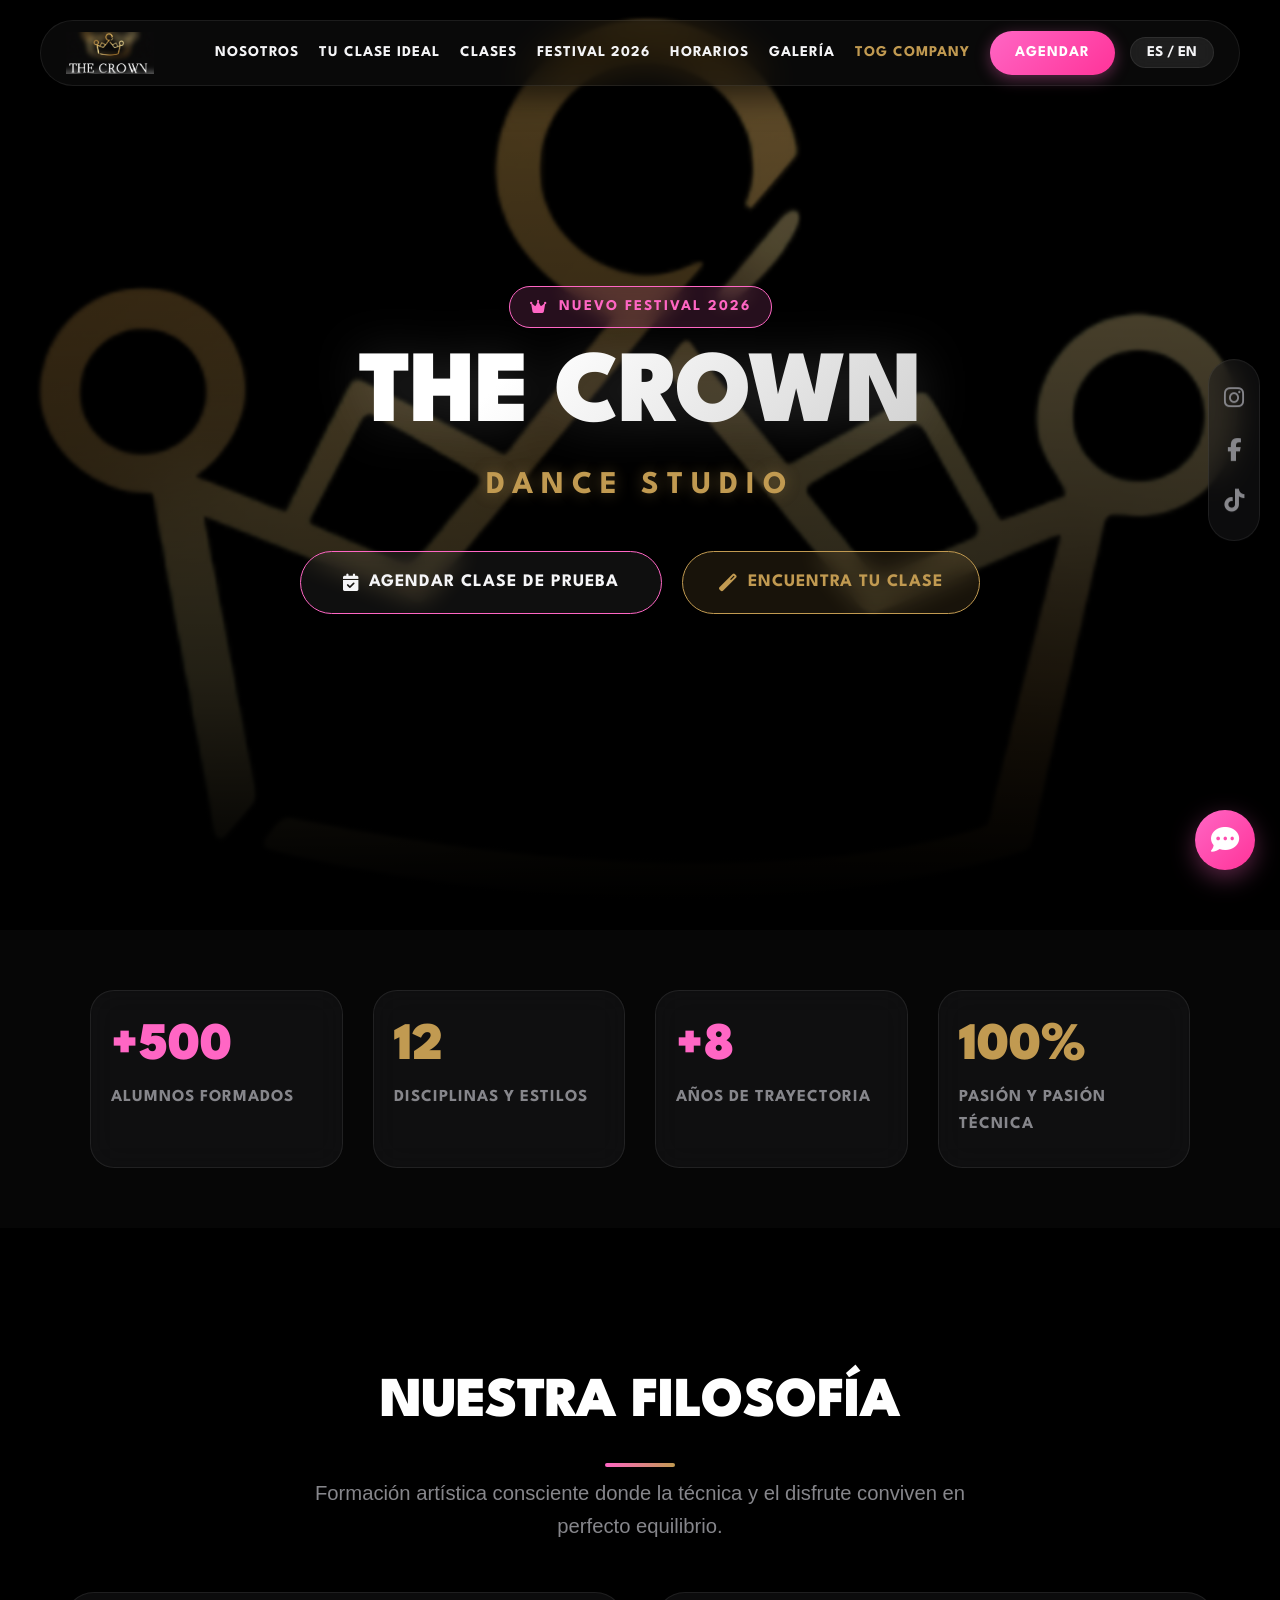
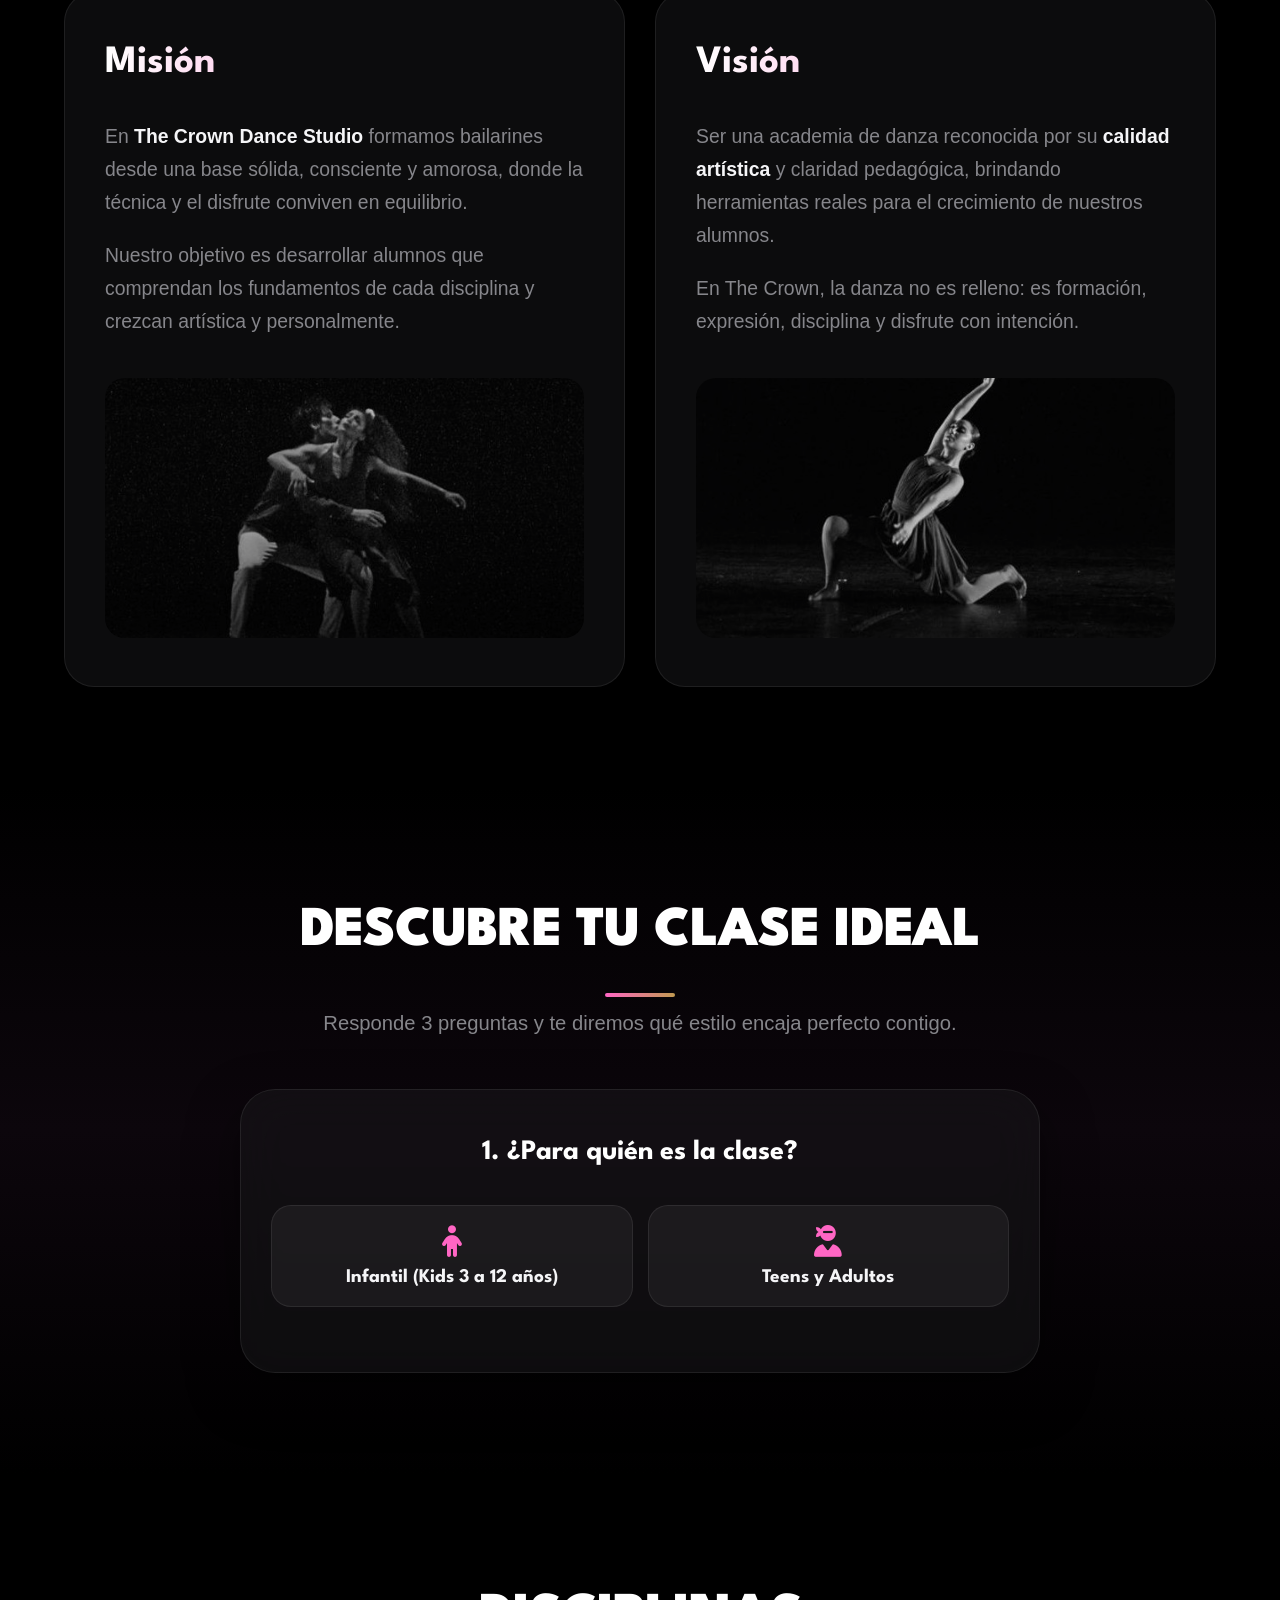
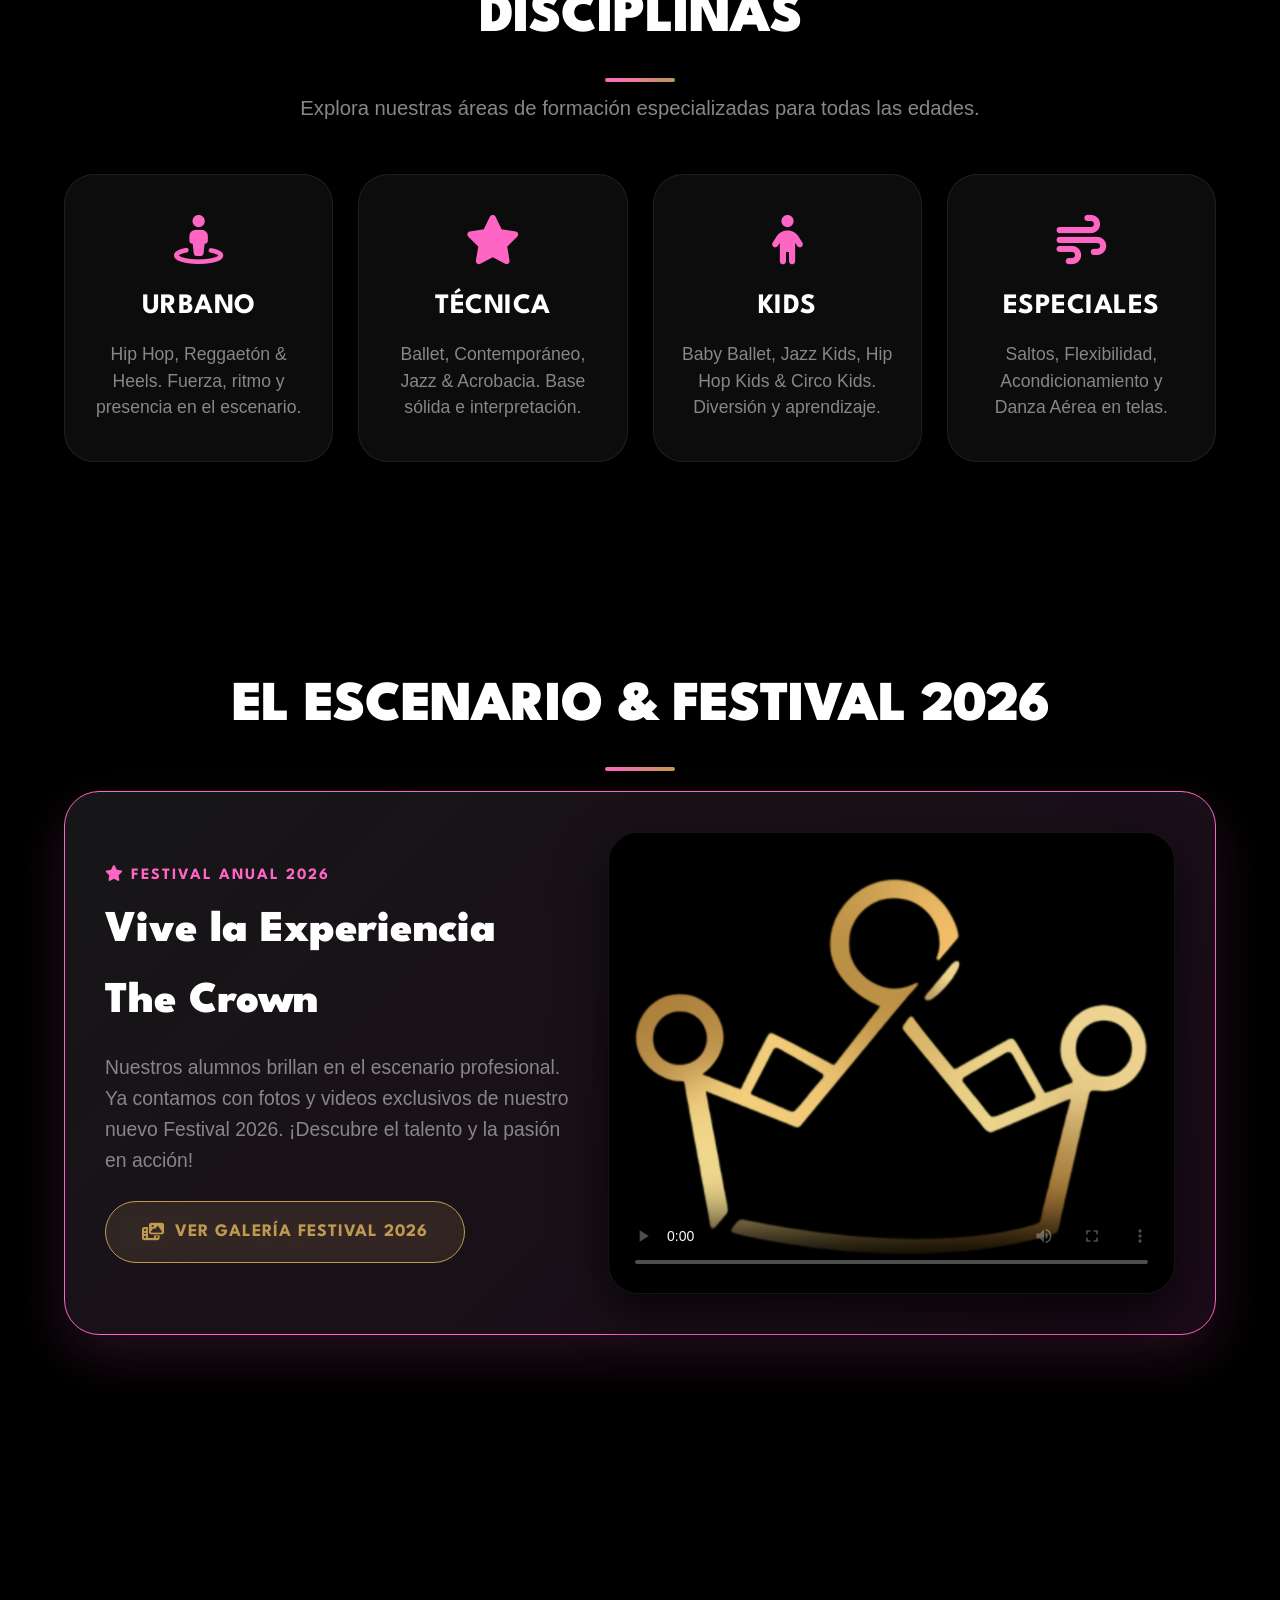
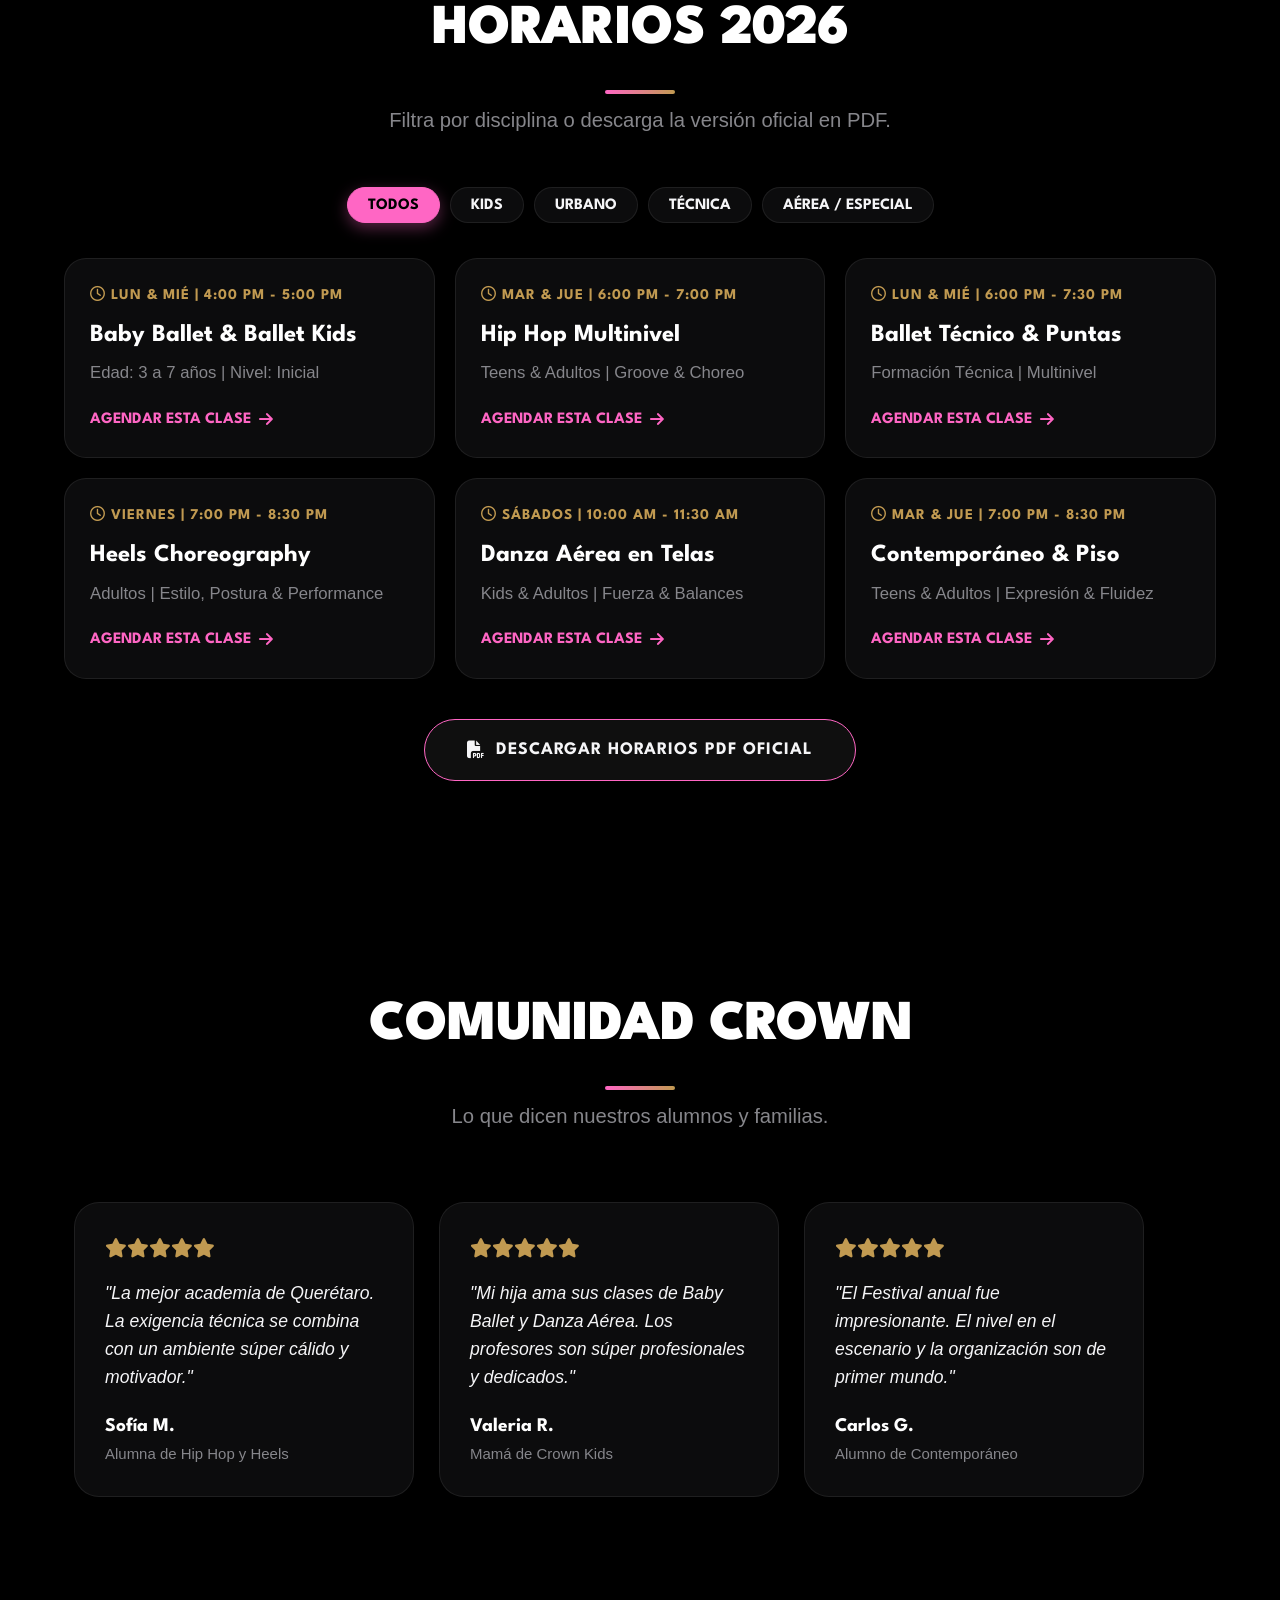
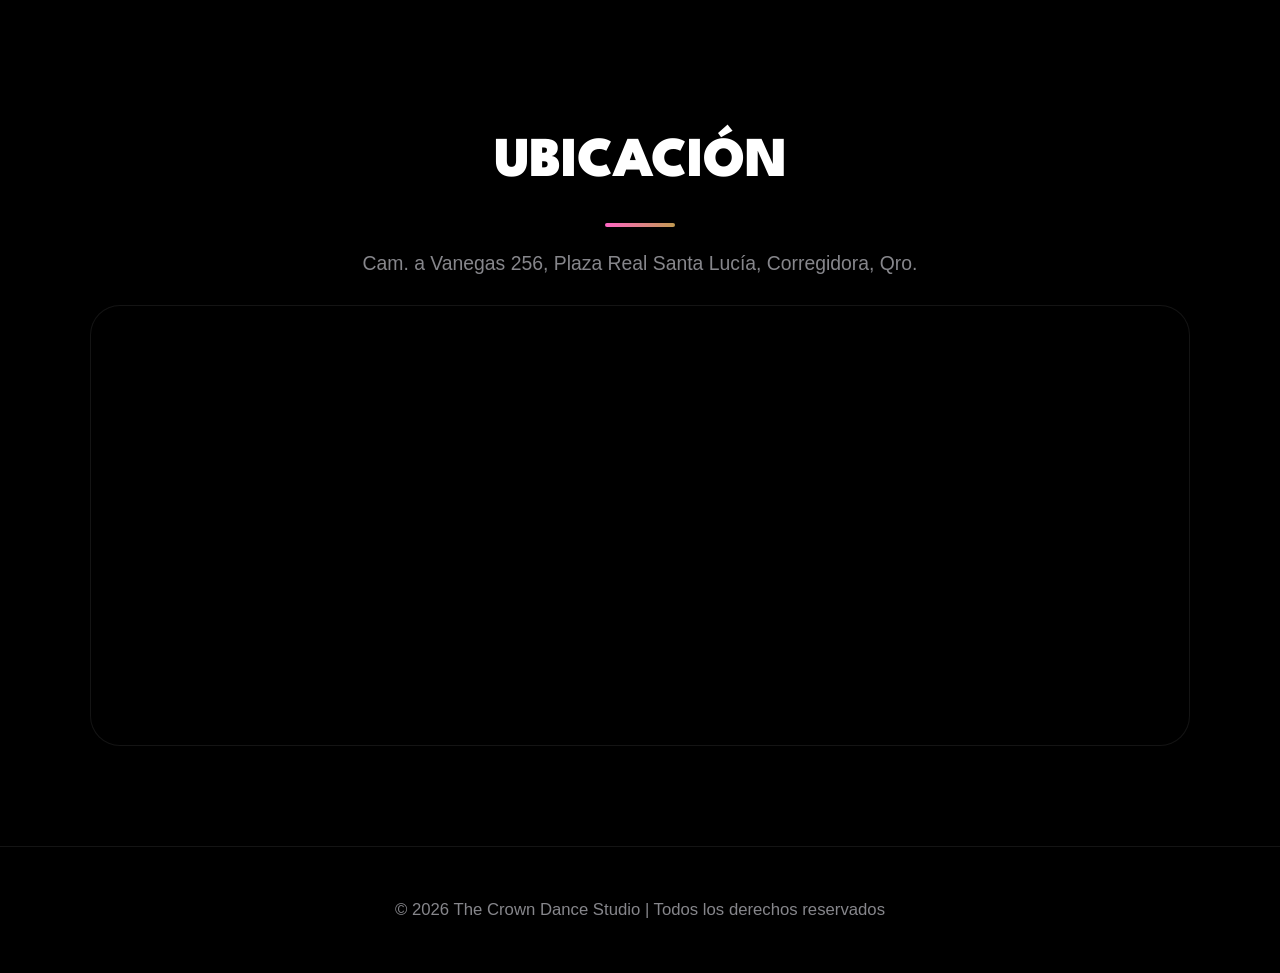
==== index.html @ 31aaa852 "Feat: Redisenio interactivo completo para The Crown Dance Studio - Quiz, Horarios 2026, Lightbox y F" ====
<!DOCTYPE html>
<html lang="es">
<head>
    <meta charset="UTF-8">
    <meta name="viewport" content="width=device-width, initial-scale=1.0">
    
    <title>The Crown Dance Studio | Clases de Baile en Corregidora, Querétaro</title>
    <meta name="description" content="Aprende a bailar en The Crown Dance Studio en Plaza Real Santa Lucía, Corregidora, Querétaro. Clases de Hip Hop, Ballet, Jazz, Reggaetón, Heels, Danza Aérea y Baby Ballet.">
    <meta name="robots" content="index, follow">
    
    <link rel="icon" type="image/png" href="logo_corona.png">
    
    <link rel="preconnect" href="https://fonts.googleapis.com">
    <link rel="preconnect" href="https://fonts.gstatic.com" crossorigin>
    <link href="https://fonts.googleapis.com/css2?family=League+Spartan:wght@400;600;700;900&display=swap" rel="stylesheet">
    <link href="https://fonts.cdnfonts.com/css/glacial-indifference-2" rel="stylesheet">
    <link rel="stylesheet" href="https://cdnjs.cloudflare.com/ajax/libs/font-awesome/6.4.0/css/all.min.css">
    
    <style>
        /* --- AJUSTE GLOBAL --- */
        * {
            box-sizing: border-box;
            margin: 0;
            padding: 0;
            -webkit-font-smoothing: antialiased;
        }

        /* --- PALETA DE COLORES INSTITUCIONAL (iOS 27 / NOON STYLE) --- */
        :root {
            --apple-dark: #000000;
            --apple-surface: rgba(28, 28, 30, 0.45);
            --apple-surface-hover: rgba(40, 40, 45, 0.65);
            --apple-border: rgba(255, 255, 255, 0.08);
            --apple-border-bright: rgba(255, 102, 196, 0.4);
            --rosa-neon: #FF66C4;
            --rosa-glow: rgba(255, 102, 196, 0.35);
            --dorado: #C19A51;
            --dorado-glow: rgba(193, 154, 81, 0.25);
            --text-primary: #f5f5f7;
            --text-secondary: #86868b;
            --mouse-x: 50vw;
            --mouse-y: 50vh;
        }
        
        html, body { 
            scroll-behavior: smooth; 
            max-width: 100vw; 
            overflow-x: hidden; 
            background-color: var(--apple-dark);
            color: var(--text-primary);
            font-family: 'Glacial Indifference', sans-serif;
            font-size: 1.1rem;
            line-height: 1.6;
        }

        /* LUZ AMBIENTAL DE FONDO INTERACTIVA (SPOTLIGHT CURSOR) */
        body::before {
            content: ''; position: fixed; top: -10%; left: -10%;
            width: 55vw; height: 55vw; background: radial-gradient(circle, var(--rosa-glow) 0%, transparent 70%);
            z-index: -3; pointer-events: none; filter: blur(90px); transition: transform 0.2s ease-out;
        }
        body::after {
            content: ''; position: fixed; bottom: -20%; right: -10%;
            width: 65vw; height: 65vw; background: radial-gradient(circle, var(--dorado-glow) 0%, transparent 70%);
            z-index: -3; pointer-events: none; filter: blur(100px);
        }

        .cursor-glow {
            position: fixed; width: 350px; height: 350px;
            background: radial-gradient(circle, rgba(255, 102, 196, 0.12) 0%, rgba(193, 154, 81, 0.05) 40%, transparent 70%);
            border-radius: 50%; pointer-events: none; z-index: -2;
            transform: translate(-50%, -50%);
            left: var(--mouse-x); top: var(--mouse-y);
            transition: width 0.3s, height 0.3s;
        }

        /* --- CLASES IDIOMA --- */
        .en { display: none; }
        .lang-btn {
            background: rgba(255,255,255,0.08); border: 1px solid var(--apple-border); color: var(--text-primary);
            padding: 8px 16px; cursor: pointer; font-family: 'League Spartan', sans-serif;
            font-weight: 700; font-size: 0.85rem; margin-left: 15px; 
            border-radius: 20px; transition: 0.3s cubic-bezier(0.25, 0.8, 0.25, 1);
            backdrop-filter: blur(10px);
        }
        .lang-btn:hover { background: var(--rosa-neon); color: #000; border-color: var(--rosa-neon); transform: scale(1.05); }

        /* --- NAV FLOTANTE --- */
        .navbar {
            position: fixed; top: 20px; left: 50%; transform: translateX(-50%);
            width: 95%; max-width: 1200px;
            background: rgba(15, 15, 15, 0.65);
            backdrop-filter: saturate(180%) blur(20px); -webkit-backdrop-filter: saturate(180%) blur(20px);
            border: 1px solid var(--apple-border); border-radius: 40px; padding: 10px 25px; 
            z-index: 1000;
            display: flex; justify-content: space-between; align-items: center;
            transition: top 0.4s cubic-bezier(0.25, 0.8, 0.25, 1), opacity 0.4s, border-color 0.3s;
            box-shadow: 0 10px 30px rgba(0,0,0,0.6);
        }
        .navbar:hover { border-color: rgba(255, 102, 196, 0.25); }
        .nav-hidden { top: -100px; opacity: 0; }

        .nav-logo { display: flex; align-items: center; text-decoration: none; }
        .nav-logo img { height: 42px; width: auto; transition: 0.3s; }
        .nav-logo img:hover { transform: scale(1.08) rotate(-2deg); }

        /* --- BOTÓN HAMBURGUESA --- */
        .hamburger {
            display: none; color: var(--text-primary); font-size: 1.5rem;
            cursor: pointer; transition: 0.3s; padding: 5px;
        }
        .hamburger:hover { color: var(--rosa-neon); transform: scale(1.1); }

        .nav-links { display: flex; align-items: center; }
        .nav-links a {
            color: var(--text-primary); text-decoration: none; margin-left: 20px;
            font-size: 0.85rem; text-transform: uppercase; letter-spacing: 1px;
            transition: 0.3s; font-weight: 700; font-family: 'League Spartan', sans-serif;
            position: relative;
        }
        .nav-links a:not(.nav-cta)::after {
            content: ''; position: absolute; bottom: -4px; left: 0; width: 0%; height: 2px;
            background: var(--rosa-neon); transition: width 0.3s ease; border-radius: 2px;
        }
        .nav-links a:not(.nav-cta):hover::after { width: 100%; }
        .nav-links a:not(.nav-cta):hover { color: var(--rosa-neon); }
        
        .nav-cta {
            background: linear-gradient(135deg, var(--rosa-neon), #ff3399);
            color: #fff !important; padding: 10px 25px; border-radius: 30px; margin-left: 20px;
            font-weight: 700; border: none; box-shadow: 0 4px 15px var(--rosa-glow);
            transition: 0.3s ease;
        }
        .nav-cta:hover { transform: translateY(-2px) scale(1.03); box-shadow: 0 8px 25px var(--rosa-glow); }

        /* --- HEADER HERO --- */
        header {
            position: relative; height: 100vh; min-height: 650px;
            display: flex; flex-direction: column; justify-content: center; align-items: center;
            text-align: center; overflow: hidden; z-index: 1;
        }
        .video-bg { position: absolute; top: 0; left: 0; width: 100%; height: 100%; object-fit: cover; z-index: 1; opacity: 0.68; filter: brightness(0.85); transition: transform 0.5s ease-out; }
        .video-overlay { position: absolute; top: 0; left: 0; width: 100%; height: 100%; background: linear-gradient(to bottom, rgba(0,0,0,0.25) 0%, rgba(0,0,0,0.75) 75%, #000 100%); z-index: 2; }
        .header-content { position: relative; z-index: 3; padding: 0 20px; max-width: 900px; }
        
        .badge-festival {
            display: inline-flex; align-items: center; gap: 10px; background: rgba(255, 102, 196, 0.15);
            border: 1px solid var(--rosa-neon); padding: 8px 20px; border-radius: 30px;
            font-family: 'League Spartan', sans-serif; font-size: 0.85rem; font-weight: 700;
            color: var(--rosa-neon); text-transform: uppercase; letter-spacing: 2px;
            margin-bottom: 20px; backdrop-filter: blur(10px);
            animation: pulse-badge 2.5s infinite;
        }
        @keyframes pulse-badge {
            0% { box-shadow: 0 0 0 0 rgba(255, 102, 196, 0.4); }
            70% { box-shadow: 0 0 0 15px rgba(255, 102, 196, 0); }
            100% { box-shadow: 0 0 0 0 rgba(255, 102, 196, 0); }
        }

        .brand-name {
            font-family: 'League Spartan', sans-serif; font-weight: 900; font-size: clamp(3.8rem, 8vw, 7rem); margin: 0; 
            letter-spacing: -2px; text-transform: uppercase; line-height: 0.95;
            background: linear-gradient(135deg, #ffffff 30%, #cccccc 100%);
            -webkit-background-clip: text; -webkit-text-fill-color: transparent; filter: drop-shadow(0 4px 25px rgba(255,255,255,0.15));
        }
        .tagline { font-family: 'League Spartan', sans-serif; font-size: clamp(1.2rem, 3vw, 1.8rem); letter-spacing: 8px; text-transform: uppercase; margin-top: 15px; color: var(--dorado); font-weight: 700; text-shadow: 0 0 15px rgba(193, 154, 81, 0.4); }
        
        .hero-actions { display: flex; gap: 20px; justify-content: center; align-items: center; margin-top: 40px; flex-wrap: wrap; }
        
        .main-btn {
            padding: 16px 42px; background: rgba(255,255,255,0.06); backdrop-filter: blur(12px);
            border: 1px solid var(--rosa-neon); color: var(--text-primary); text-decoration: none; font-weight: 700;
            border-radius: 35px; letter-spacing: 1px; transition: 0.4s cubic-bezier(0.25, 0.8, 0.25, 1); cursor: pointer; display: inline-flex; align-items: center; gap: 10px;
            font-family: 'League Spartan', sans-serif; font-size: 1rem; text-transform: uppercase;
        }
        .main-btn:hover { background: var(--rosa-neon); border-color: var(--rosa-neon); color: #000; box-shadow: 0 0 35px var(--rosa-glow); transform: translateY(-4px); }

        .btn-gold {
            padding: 16px 36px; background: rgba(193, 154, 81, 0.12); backdrop-filter: blur(12px);
            border: 1px solid var(--dorado); color: var(--dorado); text-decoration: none; font-weight: 700;
            border-radius: 35px; letter-spacing: 1px; transition: 0.4s cubic-bezier(0.25, 0.8, 0.25, 1); cursor: pointer; display: inline-flex; align-items: center; gap: 10px;
            font-family: 'League Spartan', sans-serif; font-size: 1rem; text-transform: uppercase;
        }
        .btn-gold:hover { background: var(--dorado); color: #000; box-shadow: 0 0 30px rgba(193, 154, 81, 0.4); transform: translateY(-4px); }

        /* --- SECCIONES REVEAL --- */
        section { padding: 100px 5%; text-align: center; position: relative; z-index: 1; }
        .reveal { opacity: 0; transform: translateY(35px); transition: opacity 0.8s ease, transform 0.8s ease; }
        .reveal.active { opacity: 1; transform: translateY(0); }

        .section-title { color: #fff; font-family: 'League Spartan', sans-serif; font-size: clamp(2.2rem, 5vw, 3.2rem); margin-bottom: 20px; display: inline-block; text-transform: uppercase; letter-spacing: -1px; font-weight: 900; }
        .section-title::after { content: ''; display: block; width: 70px; height: 4px; background: linear-gradient(90deg, var(--rosa-neon), var(--dorado)); margin: 15px auto 0; border-radius: 5px; }
        .section-subtitle { color: var(--text-secondary); max-width: 700px; margin: -10px auto 50px auto; font-size: 1.15rem; }

        /* --- CONTADORES ANIMADOS --- */
        .stats-section { padding: 60px 5%; background: rgba(15, 15, 15, 0.4); border-y: 1px solid var(--apple-border); margin: 30px 0; }
        .stats-grid { display: grid; grid-template-columns: repeat(auto-fit, minmax(200px, 1fr)); gap: 30px; max-width: 1100px; margin: 0 auto; }
        .stat-card { background: var(--apple-surface); border: 1px solid var(--apple-border); border-radius: 24px; padding: 30px 20px; backdrop-filter: blur(15px); transition: 0.3s ease; }
        .stat-card:hover { border-color: var(--rosa-neon); transform: translateY(-5px); box-shadow: 0 10px 25px rgba(0,0,0,0.5); }
        .stat-number { font-family: 'League Spartan', sans-serif; font-size: 3rem; font-weight: 900; color: var(--rosa-neon); line-height: 1; margin-bottom: 10px; }
        .stat-number.gold { color: var(--dorado); }
        .stat-label { font-family: 'League Spartan', sans-serif; font-size: 0.95rem; text-transform: uppercase; letter-spacing: 1px; color: var(--text-secondary); font-weight: 700; }

        /* --- GLASS CARDS (Misión/Visión) --- */
        .mv-wrapper { display: flex; justify-content: center; align-items: stretch; gap: 30px; flex-wrap: wrap; max-width: 1200px; margin: 0 auto; }
        .mv-container { flex: 1 1 320px; background: var(--apple-surface); backdrop-filter: saturate(180%) blur(20px); -webkit-backdrop-filter: saturate(180%) blur(20px); border: 1px solid var(--apple-border); border-radius: 30px; padding: 40px; text-align: left; transition: 0.4s cubic-bezier(0.25, 0.8, 0.25, 1); position: relative; overflow: hidden; }
        .mv-container:hover { border-color: rgba(255,102,196,0.3); transform: translateY(-6px); box-shadow: 0 20px 40px rgba(0,0,0,0.6); }
        .mv-title-neon { font-family: 'League Spartan', sans-serif; font-size: 2.2rem; font-weight: 700; background: linear-gradient(90deg, #fff, var(--rosa-neon)); -webkit-background-clip: text; -webkit-text-fill-color: transparent; margin-bottom: 25px; }
        .mv-text { font-size: 1.1rem; color: var(--text-secondary); margin-bottom: 20px; line-height: 1.7; }
        .mv-highlight { font-weight: bold; color: var(--text-primary); }
        .mv-image { width: 100%; height: 260px; border-radius: 20px; margin-top: 20px; object-fit: cover; opacity: 0.88; transition: 0.4s ease; }
        .mv-container:hover .mv-image { opacity: 1; transform: scale(1.03); }

        /* --- QUIZ INTERACTIVO: ENCUENTRA TU CLASE --- */
        .quiz-section { background: linear-gradient(180deg, rgba(0,0,0,0.8) 0%, rgba(20,10,20,0.6) 50%, rgba(0,0,0,0.8) 100%); border-y: 1px solid var(--apple-border); }
        .quiz-container { max-width: 800px; margin: 0 auto; background: var(--apple-surface); backdrop-filter: blur(25px); border: 1px solid var(--apple-border); border-radius: 35px; padding: 40px 30px; text-align: center; box-shadow: 0 20px 50px rgba(0,0,0,0.5); }
        
        .quiz-step { display: none; }
        .quiz-step.active { display: block; animation: fadeInStep 0.4s ease-out; }
        @keyframes fadeInStep { from { opacity: 0; transform: translateY(15px); } to { opacity: 1; transform: translateY(0); } }

        .quiz-question { font-family: 'League Spartan', sans-serif; font-size: 1.6rem; font-weight: 700; color: #fff; margin-bottom: 30px; }
        .quiz-options { display: grid; grid-template-columns: repeat(auto-fit, minmax(220px, 1fr)); gap: 15px; margin-bottom: 25px; }
        
        .quiz-option-btn {
            background: rgba(255, 255, 255, 0.05); border: 1px solid var(--apple-border); border-radius: 20px;
            padding: 20px 15px; color: var(--text-primary); cursor: pointer; text-align: center;
            transition: 0.3s cubic-bezier(0.25, 0.8, 0.25, 1); font-family: 'League Spartan', sans-serif; font-size: 1.1rem; font-weight: 700;
        }
        .quiz-option-btn i { font-size: 1.8rem; display: block; margin-bottom: 10px; color: var(--rosa-neon); transition: 0.3s; }
        .quiz-option-btn:hover { background: rgba(255, 102, 196, 0.15); border-color: var(--rosa-neon); transform: translateY(-4px); }
        .quiz-option-btn:hover i { transform: scale(1.2); }

        .quiz-result-card {
            background: rgba(255, 102, 196, 0.1); border: 1px solid var(--rosa-neon); border-radius: 25px;
            padding: 30px; text-align: center; margin-top: 20px; backdrop-filter: blur(15px);
        }
        .quiz-result-card h4 { font-family: 'League Spartan', sans-serif; font-size: 2rem; color: #fff; margin-bottom: 10px; }
        .quiz-result-card p { color: var(--text-secondary); margin-bottom: 20px; font-size: 1.1rem; }

        /* --- CLASES GRID --- */
        .classes-grid { display: grid; grid-template-columns: repeat(auto-fit, minmax(260px, 1fr)); gap: 25px; max-width: 1200px; margin: 0 auto; }
        .card { background: var(--apple-surface); backdrop-filter: blur(20px); border: 1px solid var(--apple-border); border-radius: 30px; padding: 40px 25px; transition: 0.4s cubic-bezier(0.25, 0.8, 0.25, 1); text-decoration: none; display: block; text-align: center; position: relative; overflow: hidden; }
        .card::before { content: ''; position: absolute; top: 0; left: -100%; width: 100%; height: 100%; background: linear-gradient(90deg, transparent, rgba(255, 102, 196, 0.1), transparent); transition: 0.6s; }
        .card:hover::before { left: 100%; }
        .card:hover { border-color: var(--rosa-neon); transform: translateY(-10px); background: rgba(32, 32, 36, 0.85); box-shadow: 0 20px 40px rgba(0,0,0,0.6); }
        .card i { color: var(--rosa-neon); font-size: 2.8rem; margin-bottom: 20px; transition: 0.4s ease; display: inline-block; }
        .card:hover i { transform: scale(1.15) rotate(5deg); filter: drop-shadow(0 0 12px var(--rosa-glow)); }
        .card h3 { font-family: 'League Spartan', sans-serif; font-weight: 700; color: #fff; margin-bottom: 12px; font-size: 1.6rem; letter-spacing: 0.5px; }
        .card p { color: var(--text-secondary); font-size: 1rem; line-height: 1.5; }

        /* --- FESTIVAL 2026 HIGHLIGHT --- */
        .festival-banner {
            max-width: 1200px; margin: 0 auto 50px auto; background: linear-gradient(135deg, rgba(28,28,30,0.8), rgba(40,15,35,0.7));
            border: 1px solid var(--rosa-neon); border-radius: 35px; padding: 40px; display: grid; grid-template-columns: 1fr 1.2fr;
            gap: 30px; align-items: center; text-align: left; box-shadow: 0 20px 50px rgba(255, 102, 196, 0.15); backdrop-filter: blur(20px);
        }
        .festival-text h3 { font-family: 'League Spartan', sans-serif; font-size: 2.5rem; font-weight: 900; color: #fff; margin-bottom: 15px; }
        .festival-text p { color: var(--text-secondary); font-size: 1.1rem; margin-bottom: 25px; line-height: 1.6; }
        .video-container-glass { max-width: 1000px; margin: 0 auto; border-radius: 30px; overflow: hidden; border: 1px solid var(--apple-border); box-shadow: 0 20px 50px rgba(0,0,0,0.7); background: #000; padding: 10px; }
        .video-container-glass video { border-radius: 20px; display: block; width: 100%; height: auto; }

        /* --- HORARIOS INTERACTIVOS --- */
        .schedule-controls { display: flex; justify-content: center; gap: 10px; flex-wrap: wrap; margin-bottom: 35px; }
        .sched-btn {
            background: var(--apple-surface); border: 1px solid var(--apple-border); color: var(--text-primary);
            padding: 10px 20px; border-radius: 25px; font-family: 'League Spartan', sans-serif; font-weight: 700;
            font-size: 0.9rem; text-transform: uppercase; cursor: pointer; transition: 0.3s ease;
        }
        .sched-btn:hover, .sched-btn.active { background: var(--rosa-neon); color: #000; border-color: var(--rosa-neon); box-shadow: 0 5px 15px var(--rosa-glow); }

        .schedule-grid { display: grid; grid-template-columns: repeat(auto-fit, minmax(280px, 1fr)); gap: 20px; max-width: 1200px; margin: 0 auto; text-align: left; }
        .sched-card {
            background: var(--apple-surface); border: 1px solid var(--apple-border); border-radius: 22px; padding: 25px;
            backdrop-filter: blur(20px); transition: 0.3s ease; display: flex; flex-direction: column; justify-content: space-between;
        }
        .sched-card:hover { border-color: rgba(193, 154, 81, 0.5); transform: translateY(-4px); }
        .sched-time { font-family: 'League Spartan', sans-serif; font-size: 0.85rem; font-weight: 700; color: var(--dorado); text-transform: uppercase; letter-spacing: 1px; margin-bottom: 8px; }
        .sched-title { font-family: 'League Spartan', sans-serif; font-size: 1.4rem; font-weight: 700; color: #fff; margin-bottom: 5px; }
        .sched-meta { font-size: 0.95rem; color: var(--text-secondary); margin-bottom: 20px; }
        .sched-link { display: inline-flex; align-items: center; gap: 8px; color: var(--rosa-neon); text-decoration: none; font-family: 'League Spartan', sans-serif; font-weight: 700; font-size: 0.9rem; text-transform: uppercase; }
        .sched-link:hover { text-decoration: underline; }

        /* --- REVIEWS / TESTIMONIOS CAROUSEL --- */
        .reviews-slider { display: flex; gap: 25px; overflow-x: auto; padding: 20px 10px; scroll-snap-type: x mandatory; max-width: 1200px; margin: 0 auto; -webkit-overflow-scrolling: touch; }
        .reviews-slider::-webkit-scrollbar { height: 6px; }
        .reviews-slider::-webkit-scrollbar-thumb { background: var(--rosa-neon); border-radius: 10px; }
        .review-card {
            flex: 0 0 340px; scroll-snap-align: center; background: var(--apple-surface); border: 1px solid var(--apple-border);
            border-radius: 25px; padding: 30px; text-align: left; backdrop-filter: blur(20px); transition: 0.3s;
        }
        .review-card:hover { border-color: var(--rosa-neon); transform: translateY(-5px); }
        .stars { color: var(--dorado); margin-bottom: 15px; font-size: 1.1rem; }
        .review-text { font-size: 1rem; color: var(--text-primary); font-style: italic; margin-bottom: 20px; line-height: 1.6; }
        .author-name { font-family: 'League Spartan', sans-serif; font-weight: 700; color: #fff; font-size: 1.1rem; }
        .author-role { font-size: 0.85rem; color: var(--text-secondary); }

        /* --- WIDGET FLOTANTE SPEED DIAL --- */
        .fab-container { position: fixed; bottom: 30px; right: 25px; z-index: 1050; display: flex; flex-direction: column; align-items: flex-end; gap: 12px; }
        .fab-btn {
            width: 60px; height: 60px; border-radius: 50%; background: linear-gradient(135deg, var(--rosa-neon), #ff3399);
            color: #fff; display: flex; align-items: center; justify-content: center; font-size: 1.6rem;
            box-shadow: 0 8px 25px var(--rosa-glow); border: none; cursor: pointer; transition: 0.3s cubic-bezier(0.25, 0.8, 0.25, 1);
        }
        .fab-btn:hover { transform: scale(1.1) rotate(15deg); box-shadow: 0 12px 35px var(--rosa-glow); }
        .fab-menu { display: flex; flex-direction: column; gap: 10px; opacity: 0; pointer-events: none; transform: translateY(15px); transition: 0.3s ease; }
        .fab-container.active .fab-menu { opacity: 1; pointer-events: all; transform: translateY(0); }
        .fab-item {
            background: rgba(20, 20, 25, 0.95); backdrop-filter: blur(15px); border: 1px solid var(--apple-border);
            color: #fff; padding: 10px 20px; border-radius: 30px; text-decoration: none; font-family: 'League Spartan', sans-serif;
            font-size: 0.9rem; font-weight: 700; display: flex; align-items: center; gap: 10px; box-shadow: 0 8px 20px rgba(0,0,0,0.5);
            transition: 0.3s; white-space: nowrap;
        }
        .fab-item:hover { background: var(--rosa-neon); color: #000; border-color: var(--rosa-neon); transform: translateX(-5px); }

        /* --- SIDEBAR REDES --- */
        .social-sidebar { position: fixed; top: 50%; right: 20px; transform: translateY(-50%); z-index: 990; display: flex; flex-direction: column; gap: 15px; background: var(--apple-surface); backdrop-filter: blur(15px); border-radius: 30px; padding: 20px 15px; border: 1px solid var(--apple-border); }
        .social-sidebar a { color: var(--text-secondary); font-size: 1.3rem; transition: 0.3s; text-align: center; }
        .social-sidebar a:hover { color: var(--rosa-neon); transform: scale(1.25); }

        footer { background: transparent; padding: 50px 20px; color: var(--text-secondary); font-size: 0.95rem; text-align: center; border-top: 1px solid var(--apple-border); }

        /* --- RESPONSIVO --- */
        @media (max-width: 900px) {
            .festival-banner { grid-template-columns: 1fr; text-align: center; }
        }

        @media (max-width: 768px) {
            .navbar { flex-wrap: wrap; justify-content: space-between; align-items: center; padding: 12px 20px; border-radius: 25px; width: 92%; top: 12px; }
            .hamburger { display: block; }
            .nav-links { position: absolute; top: 70px; right: 0; width: 100%; background: rgba(15, 15, 15, 0.96); backdrop-filter: blur(25px); -webkit-backdrop-filter: blur(25px); border: 1px solid var(--apple-border); border-radius: 25px; flex-direction: column; align-items: center; padding: 25px 0; gap: 22px; box-shadow: 0 15px 40px rgba(0,0,0,0.7); opacity: 0; transform: translateY(-15px); pointer-events: none; transition: 0.4s cubic-bezier(0.25, 0.8, 0.25, 1); margin-top: 0; }
            .nav-links.active { opacity: 1; transform: translateY(0); pointer-events: all; }
            .nav-links a { margin-left: 0; font-size: 1.1rem; }
            .social-sidebar { display: none; }
            section { padding: 70px 5%; }
            .mv-container { padding: 30px 20px; }
            .quiz-container { padding: 30px 20px; }
        }
    </style>
</head>
<body>

    <!-- LIGHT SPOTLIGHT CURSOR -->
    <div class="cursor-glow" id="cursorGlow"></div>

    <!-- NAVBAR FLOTANTE -->
    <nav class="navbar">
        <a href="#inicio" class="nav-logo">
            <img src="logo.png" alt="Logotipo The Crown Dance Studio">
        </a>
        
        <div class="hamburger">
            <i class="fas fa-bars"></i>
        </div>

        <div class="nav-links">
            <a href="#nosotros"><span class="es">Nosotros</span><span class="en">About</span></a>
            <a href="#quiz"><span class="es">Tu Clase Ideal</span><span class="en">Match Class</span></a>
            <a href="#disciplinas"><span class="es">Clases</span><span class="en">Classes</span></a>
            <a href="#festivales"><span class="es">Festival 2026</span><span class="en">Festival 2026</span></a>
            <a href="#horarios"><span class="es">Horarios</span><span class="en">Schedule</span></a>
            <a href="galeria.html"><span class="es">Galería</span><span class="en">Gallery</span></a>
            <a href="dancecompanytog.html" style="color: var(--dorado);"><span class="es">TOG Company</span><span class="en">TOG Company</span></a>
            <a href="agenda.html" class="nav-cta">AGENDAR</a>
            <button class="lang-btn" onclick="toggleLanguage()">ES / EN</button>
        </div>
    </nav>

    <!-- HEADER HERO -->
    <header id="inicio">
        <video class="video-bg" id="heroVideo" autoplay muted loop playsinline poster="logo_corona.png">
            <source src="video-fondo.mp4" type="video/mp4">
        </video>
        <div class="video-overlay"></div>
        <div class="header-content">
            <div class="badge-festival">
                <i class="fas fa-crown"></i>
                <span class="es">Nuevo Festival 2026</span>
                <span class="en">New Festival 2026</span>
            </div>
            <h1 class="brand-name">The Crown</h1>
            <p class="tagline">Dance Studio</p>
            
            <div class="hero-actions">
                <a href="agenda.html" class="main-btn">
                    <i class="fas fa-calendar-check"></i>
                    <span class="es">Agendar Clase de Prueba</span>
                    <span class="en">Book Trial Class</span>
                </a>
                <a href="#quiz" class="btn-gold">
                    <i class="fas fa-magic"></i>
                    <span class="es">Encuentra tu Clase</span>
                    <span class="en">Find Your Style</span>
                </a>
            </div>
        </div>
    </header>

    <!-- METRICAS / STATS ANIMADAS -->
    <div class="stats-section">
        <div class="stats-grid">
            <div class="stat-card">
                <div class="stat-number" data-target="500">+0</div>
                <div class="stat-label"><span class="es">Alumnos Formados</span><span class="en">Dancers Formed</span></div>
            </div>
            <div class="stat-card">
                <div class="stat-number gold" data-target="12">0</div>
                <div class="stat-label"><span class="es">Disciplinas y Estilos</span><span class="en">Disciplines & Styles</span></div>
            </div>
            <div class="stat-card">
                <div class="stat-number" data-target="8">+0</div>
                <div class="stat-label"><span class="es">Años de Trayectoria</span><span class="en">Years of Excellence</span></div>
            </div>
            <div class="stat-card">
                <div class="stat-number gold" data-target="100">0%</div>
                <div class="stat-label"><span class="es">Pasión y Pasión Técnica</span><span class="en">Passion & Excellence</span></div>
            </div>
        </div>
    </div>

    <!-- SECCIÓN NOSOTROS (MISIÓN / VISIÓN) -->
    <section id="nosotros" class="reveal">
        <h2 class="section-title"><span class="es">Nuestra Filosofía</span><span class="en">Our Philosophy</span></h2>
        <p class="section-subtitle"><span class="es">Formación artística consciente donde la técnica y el disfrute conviven en perfecto equilibrio.</span><span class="en">Conscious artistic education where technique and enjoyment coexist in perfect balance.</span></p>
        
        <div class="mv-wrapper">
            <div class="mv-container">
                <h3 class="mv-title-neon"><span class="es">Misión</span><span class="en">Mission</span></h3>
                <div class="es">
                    <p class="mv-text">En <span class="mv-highlight">The Crown Dance Studio</span> formamos bailarines desde una base sólida, consciente y amorosa, donde la técnica y el disfrute conviven en equilibrio.</p>
                    <p class="mv-text">Nuestro objetivo es desarrollar alumnos que comprendan los fundamentos de cada disciplina y crezcan artística y personalmente.</p>
                </div>
                <div class="en">
                    <p class="mv-text">At <span class="mv-highlight">The Crown</span>, we train dancers from a solid, conscious, and loving foundation in balance.</p>
                    <p class="mv-text">Our goal is to develop students who understand the fundamentals of each discipline and grow artistically and personally.</p>
                </div>
                <img src="imagenmision.jpg" alt="Clases de baile The Crown" class="mv-image">
            </div>
            
            <div class="mv-container">
                <h3 class="mv-title-neon"><span class="es">Visión</span><span class="en">Vision</span></h3>
                <div class="es">
                    <p class="mv-text">Ser una academia de danza reconocida por su <span class="mv-highlight">calidad artística</span> y claridad pedagógica, brindando herramientas reales para el crecimiento de nuestros alumnos.</p>
                    <p class="mv-text">En The Crown, la danza no es relleno: es formación, expresión, disciplina y disfrute con intención.</p>
                </div>
                <div class="en">
                    <p class="mv-text">To be a dance academy recognized for its <span class="mv-highlight">artistic quality</span> and pedagogical clarity, providing real tools for growth.</p>
                    <p class="mv-text">At The Crown, dance is training, expression, discipline, and intentional enjoyment.</p>
                </div>
                <img src="imagenvision.jpg" alt="Presentación The Crown" class="mv-image">
            </div>
        </div>
    </section>

    <!-- QUIZ INTERACTIVO: ENCUENTRA TU CLASE IDEAL -->
    <section id="quiz" class="quiz-section reveal">
        <h2 class="section-title"><span class="es">Descubre tu Clase Ideal</span><span class="en">Find Your Ideal Class</span></h2>
        <p class="section-subtitle"><span class="es">Responde 3 preguntas y te diremos qué estilo encaja perfecto contigo.</span><span class="en">Answer 3 questions and find out which discipline fits you best.</span></p>

        <div class="quiz-container">
            <!-- PASO 1 -->
            <div class="quiz-step active" id="quizStep1">
                <div class="quiz-question"><span class="es">1. ¿Para quién es la clase?</span><span class="en">1. Who is the class for?</span></div>
                <div class="quiz-options">
                    <button class="quiz-option-btn" onclick="selectQuiz(1, 'kids')">
                        <i class="fas fa-child"></i>
                        <span class="es">Infantil (Kids 3 a 12 años)</span>
                        <span class="en">Kids (3 to 12 yrs)</span>
                    </button>
                    <button class="quiz-option-btn" onclick="selectQuiz(1, 'teens_adults')">
                        <i class="fas fa-user-ninja"></i>
                        <span class="es">Teens y Adultos</span>
                        <span class="en">Teens & Adults</span>
                    </button>
                </div>
            </div>

            <!-- PASO 2 -->
            <div class="quiz-step" id="quizStep2">
                <div class="quiz-question"><span class="es">2. ¿Qué energía o estilo prefieres?</span><span class="en">2. What style or energy do you prefer?</span></div>
                <div class="quiz-options">
                    <button class="quiz-option-btn" onclick="selectQuiz(2, 'urbano')">
                        <i class="fas fa-fire"></i>
                        <span class="es">Urbano & Fuerza (Hip Hop / Reggaetón / Heels)</span>
                        <span class="en">Urban & Energy (Hip Hop / Reggaeton / Heels)</span>
                    </button>
                    <button class="quiz-option-btn" onclick="selectQuiz(2, 'tecnica')">
                        <i class="fas fa-gem"></i>
                        <span class="es">Técnica & Elegancia (Ballet / Jazz / Contemporáneo)</span>
                        <span class="en">Technique & Elegance (Ballet / Jazz / Modern)</span>
                    </button>
                    <button class="quiz-option-btn" onclick="selectQuiz(2, 'aerea')">
                        <i class="fas fa-wind"></i>
                        <span class="es">Altura & Desafío (Danza Aérea / Acrobacia)</span>
                        <span class="en">Aerial & Heights (Aerial Dance / Acro)</span>
                    </button>
                </div>
            </div>

            <!-- RESULTADO -->
            <div class="quiz-step" id="quizResultStep">
                <div class="quiz-result-card">
                    <i class="fas fa-crown" style="font-size: 3rem; color: var(--dorado); margin-bottom: 15px;"></i>
                    <h4 id="quizResultTitle">Tu Clase Ideal es...</h4>
                    <p id="quizResultDesc">Cargando recomendación...</p>
                    <a id="quizResultBtn" href="agenda.html" class="main-btn">
                        <i class="fas fa-calendar-plus"></i> <span class="es">Agendar esta Clase</span><span class="en">Book this Class</span>
                    </a>
                    <br><br>
                    <button onclick="resetQuiz()" style="background: none; border: none; color: var(--text-secondary); cursor: pointer; text-decoration: underline; font-family: 'League Spartan'; font-size: 0.9rem;">
                        <span class="es">Reiniciar Quiz</span><span class="en">Restart Quiz</span>
                    </button>
                </div>
            </div>
        </div>
    </section>

    <!-- SECCIÓN CLASES -->
    <section id="disciplinas" class="reveal">
        <h2 class="section-title"><span class="es">Disciplinas</span><span class="en">Disciplines</span></h2>
        <p class="section-subtitle"><span class="es">Explora nuestras áreas de formación especializadas para todas las edades.</span><span class="en">Explore our specialized training areas for all ages.</span></p>
        
        <div class="classes-grid">
            <a href="galeria.html#urbano" class="card">
                <i class="fas fa-street-view"></i>
                <h3>URBANO</h3>
                <p><span class="es">Hip Hop, Reggaetón & Heels. Fuerza, ritmo y presencia en el escenario.</span><span class="en">Hip Hop, Reggaeton & Heels. Power, rhythm and stage presence.</span></p>
            </a>
            <a href="galeria.html#tecnica" class="card">
                <i class="fas fa-star"></i>
                <h3>TÉCNICA</h3>
                <p><span class="es">Ballet, Contemporáneo, Jazz & Acrobacia. Base sólida e interpretación.</span><span class="en">Ballet, Contemporary, Jazz & Acrobatic skills. Solid base & expression.</span></p>
            </a>
            <a href="galeria.html#kids" class="card">
                <i class="fas fa-child"></i>
                <h3>KIDS</h3>
                <p><span class="es">Baby Ballet, Jazz Kids, Hip Hop Kids & Circo Kids. Diversión y aprendizaje.</span><span class="en">Baby Ballet, Jazz Kids, Hip Hop Kids & Circus Kids. Fun & foundation.</span></p>
            </a>
            <a href="galeria.html#tecnica" class="card">
                <i class="fas fa-wind"></i>
                <h3>ESPECIALES</h3>
                <p><span class="es">Saltos, Flexibilidad, Acondicionamiento y Danza Aérea en telas.</span><span class="en">Jumps, Flexibility, Conditioning & Aerial Silk Dance.</span></p>
            </a>
        </div>
    </section>

    <!-- FESTIVAL 2026 BANNER & VIDEO -->
    <section id="festivales" class="reveal">
        <h2 class="section-title"><span class="es">El Escenario & Festival 2026</span><span class="en">The Stage & 2026 Festival</span></h2>
        
        <div class="festival-banner">
            <div class="festival-text">
                <div style="color: var(--rosa-neon); font-family: 'League Spartan'; font-size: 0.9rem; font-weight: 700; letter-spacing: 2px; text-transform: uppercase; margin-bottom: 8px;">
                    <i class="fas fa-star"></i> Festival Anual 2026
                </div>
                <h3><span class="es">Vive la Experiencia The Crown</span><span class="en">Experience The Crown Live</span></h3>
                <p><span class="es">Nuestros alumnos brillan en el escenario profesional. Ya contamos con fotos y videos exclusivos de nuestro nuevo Festival 2026. ¡Descubre el talento y la pasión en acción!</span><span class="en">Our dancers shine on professional stages. Explore photos and videos from our 2026 Festival.</span></p>
                <a href="galeria.html#eventos" class="btn-gold">
                    <i class="fas fa-photo-video"></i> <span class="es">Ver Galería Festival 2026</span><span class="en">View 2026 Gallery</span>
                </a>
            </div>
            <div class="video-container-glass">
                <video controls controlsList="nodownload" poster="logo_corona.png" preload="metadata">
                    <source src="festivales.mp4" type="video/mp4">
                    Tu navegador no soporta reproducción de video.
                </video>
            </div>
        </div>
    </section>

    <!-- HORARIOS INTERACTIVOS -->
    <section id="horarios" class="reveal">
        <h2 class="section-title"><span class="es">Horarios 2026</span><span class="en">2026 Schedule</span></h2>
        <p class="section-subtitle"><span class="es">Filtra por disciplina o descarga la versión oficial en PDF.</span><span class="en">Filter by discipline or download the official PDF version.</span></p>
        
        <div class="schedule-controls">
            <button class="sched-btn active" onclick="filterSchedule('all')">Todos</button>
            <button class="sched-btn" onclick="filterSchedule('kids')">Kids</button>
            <button class="sched-btn" onclick="filterSchedule('urbano')">Urbano</button>
            <button class="sched-btn" onclick="filterSchedule('tecnica')">Técnica</button>
            <button class="sched-btn" onclick="filterSchedule('aerea')">Aérea / Especial</button>
        </div>

        <div class="schedule-grid" id="scheduleGrid">
            <div class="sched-card" data-category="kids">
                <div>
                    <div class="sched-time"><i class="far fa-clock"></i> Lun & Mié | 4:00 PM - 5:00 PM</div>
                    <div class="sched-title">Baby Ballet & Ballet Kids</div>
                    <div class="sched-meta">Edad: 3 a 7 años | Nivel: Inicial</div>
                </div>
                <a href="agenda.html" class="sched-link"><span class="es">Agendar esta clase</span><span class="en">Book class</span> <i class="fas fa-arrow-right"></i></a>
            </div>

            <div class="sched-card" data-category="urbano">
                <div>
                    <div class="sched-time"><i class="far fa-clock"></i> Mar & Jue | 6:00 PM - 7:00 PM</div>
                    <div class="sched-title">Hip Hop Multinivel</div>
                    <div class="sched-meta">Teens & Adultos | Groove & Choreo</div>
                </div>
                <a href="agenda.html" class="sched-link"><span class="es">Agendar esta clase</span><span class="en">Book class</span> <i class="fas fa-arrow-right"></i></a>
            </div>

            <div class="sched-card" data-category="tecnica">
                <div>
                    <div class="sched-time"><i class="far fa-clock"></i> Lun & Mié | 6:00 PM - 7:30 PM</div>
                    <div class="sched-title">Ballet Técnico & Puntas</div>
                    <div class="sched-meta">Formación Técnica | Multinivel</div>
                </div>
                <a href="agenda.html" class="sched-link"><span class="es">Agendar esta clase</span><span class="en">Book class</span> <i class="fas fa-arrow-right"></i></a>
            </div>

            <div class="sched-card" data-category="urbano">
                <div>
                    <div class="sched-time"><i class="far fa-clock"></i> Viernes | 7:00 PM - 8:30 PM</div>
                    <div class="sched-title">Heels Choreography</div>
                    <div class="sched-meta">Adultos | Estilo, Postura & Performance</div>
                </div>
                <a href="agenda.html" class="sched-link"><span class="es">Agendar esta clase</span><span class="en">Book class</span> <i class="fas fa-arrow-right"></i></a>
            </div>

            <div class="sched-card" data-category="aerea">
                <div>
                    <div class="sched-time"><i class="far fa-clock"></i> Sábados | 10:00 AM - 11:30 AM</div>
                    <div class="sched-title">Danza Aérea en Telas</div>
                    <div class="sched-meta">Kids & Adultos | Fuerza & Balances</div>
                </div>
                <a href="agenda.html" class="sched-link"><span class="es">Agendar esta clase</span><span class="en">Book class</span> <i class="fas fa-arrow-right"></i></a>
            </div>

            <div class="sched-card" data-category="tecnica">
                <div>
                    <div class="sched-time"><i class="far fa-clock"></i> Mar & Jue | 7:00 PM - 8:30 PM</div>
                    <div class="sched-title">Contemporáneo & Piso</div>
                    <div class="sched-meta">Teens & Adultos | Expresión & Fluidez</div>
                </div>
                <a href="agenda.html" class="sched-link"><span class="es">Agendar esta clase</span><span class="en">Book class</span> <i class="fas fa-arrow-right"></i></a>
            </div>
        </div>

        <div style="margin-top: 40px;">
            <a href="horarios2026.pdf" download="horarios2026.pdf" class="main-btn" onclick="redirigirAgenda()">
                <i class="fas fa-file-pdf"></i>
                <span class="es">Descargar Horarios PDF Oficial</span><span class="en">Download PDF Schedule</span>
            </a>
        </div>
    </section>

    <!-- TESTIMONIOS Y COMUNIDAD -->
    <section class="reveal">
        <h2 class="section-title"><span class="es">Comunidad Crown</span><span class="en">Crown Community</span></h2>
        <p class="section-subtitle"><span class="es">Lo que dicen nuestros alumnos y familias.</span><span class="en">What our students and families say.</span></p>

        <div class="reviews-slider">
            <div class="review-card">
                <div class="stars"><i class="fas fa-star"></i><i class="fas fa-star"></i><i class="fas fa-star"></i><i class="fas fa-star"></i><i class="fas fa-star"></i></div>
                <p class="review-text">"La mejor academia de Querétaro. La exigencia técnica se combina con un ambiente súper cálido y motivador."</p>
                <div class="author-name">Sofía M.</div>
                <div class="author-role">Alumna de Hip Hop y Heels</div>
            </div>

            <div class="review-card">
                <div class="stars"><i class="fas fa-star"></i><i class="fas fa-star"></i><i class="fas fa-star"></i><i class="fas fa-star"></i><i class="fas fa-star"></i></div>
                <p class="review-text">"Mi hija ama sus clases de Baby Ballet y Danza Aérea. Los profesores son súper profesionales y dedicados."</p>
                <div class="author-name">Valeria R.</div>
                <div class="author-role">Mamá de Crown Kids</div>
            </div>

            <div class="review-card">
                <div class="stars"><i class="fas fa-star"></i><i class="fas fa-star"></i><i class="fas fa-star"></i><i class="fas fa-star"></i><i class="fas fa-star"></i></div>
                <p class="review-text">"El Festival anual fue impresionante. El nivel en el escenario y la organización son de primer mundo."</p>
                <div class="author-name">Carlos G.</div>
                <div class="author-role">Alumno de Contemporáneo</div>
            </div>
        </div>
    </section>

    <!-- UBICACIÓN -->
    <section id="ubicacion" class="reveal">
        <h2 class="section-title"><span class="es">Ubicación</span><span class="en">Location</span></h2>
        <p class="mv-text" style="text-align: center; margin-bottom: 25px;">Cam. a Vanegas 256, Plaza Real Santa Lucía, Corregidora, Qro.</p>
        <div class="video-container-glass" style="padding: 5px; max-width: 1100px;">
            <iframe src="https://www.google.com/maps/embed?pb=!1m18!1m12!1m3!1d3735.617931326265!2d-100.43576422502685!3d20.562777680971556!2m3!1f0!2f0!3f0!3m2!1i1024!2i768!4f13.1!3m3!1m2!1s0x85d345a331825851%3A0xc3f8e58604724a2e!2sPlaza%20Real%20Santa%20Luc%C3%ADa!5e0!3m2!1ses!2smx!4v1700000000000!5m2!1ses!2smx" width="100%" height="420" style="border-radius: 20px; border:0; filter: grayscale(100%) invert(92%) contrast(83%);" allowfullscreen="" loading="lazy"></iframe>
        </div>
    </section>

    <!-- SIDEBAR SOCIAL -->
    <div class="social-sidebar">
        <a href="https://www.instagram.com/thecrown.dancestudio" target="_blank" title="Instagram"><i class="fab fa-instagram"></i></a>
        <a href="https://www.facebook.com/thecrown.dancestudio" target="_blank" title="Facebook"><i class="fab fa-facebook-f"></i></a>
        <a href="https://www.tiktok.com" target="_blank" title="TikTok"><i class="fab fa-tiktok"></i></a>
    </div>

    <!-- WIDGET FLOTANTE INTERACTIVO -->
    <div class="fab-container" id="fabContainer">
        <div class="fab-menu">
            <a href="https://wa.me/524423479755?text=¡Hola!%20Me%20gustaría%20agendar%20una%20clase%20de%20prueba%20en%20The%20Crown%20Studio%20👑" target="_blank" class="fab-item">
                <i class="fab fa-whatsapp" style="color: #25D366;"></i> WhatsApp Directo
            </a>
            <a href="agenda.html" class="fab-item">
                <i class="fas fa-calendar-check" style="color: var(--rosa-neon);"></i> Agendar Clase
            </a>
            <a href="dancecompanytog.html" class="fab-item">
                <i class="fas fa-crown" style="color: var(--dorado);"></i> Eventos TOG
            </a>
        </div>
        <button class="fab-btn" id="fabToggle" title="Ayuda y Agendado Rápido">
            <i class="fas fa-comment-dots"></i>
        </button>
    </div>

    <footer>
        <p>© 2026 The Crown Dance Studio | Todos los derechos reservados</p>
    </footer>

    <script>
        // --- SPOTLIGHT CURSOR GLOW EFFECT ---
        const cursorGlow = document.getElementById('cursorGlow');
        window.addEventListener('mousemove', (e) => {
            document.documentElement.style.setProperty('--mouse-x', `${e.clientX}px`);
            document.documentElement.style.setProperty('--mouse-y', `${e.clientY}px`);
        });

        // --- SMART NAVBAR FLOTANTE ---
        let lastScrollTop = 0;
        const navbar = document.querySelector('.navbar');
        window.addEventListener('scroll', function() {
            let scrollTop = window.pageYOffset || document.documentElement.scrollTop;
            if (scrollTop > lastScrollTop && scrollTop > 120) { 
                navbar.classList.add('nav-hidden'); 
            } else { 
                navbar.classList.remove('nav-hidden'); 
            }
            lastScrollTop = scrollTop;
        });

        // --- SCROLL REVEAL ANIMATIONS ---
        const reveals = document.querySelectorAll('.reveal');
        const revealObserver = new IntersectionObserver((entries) => {
            entries.forEach(entry => {
                if (entry.isIntersecting) {
                    entry.target.classList.add('active');
                }
            });
        }, { threshold: 0.1 });
        reveals.forEach(r => revealObserver.observe(r));

        // --- CONTADORES ANIMADOS ---
        const statNumbers = document.querySelectorAll('.stat-number');
        let animatedStats = false;
        const statsSection = document.querySelector('.stats-section');

        const statsObserver = new IntersectionObserver((entries) => {
            entries.forEach(entry => {
                if (entry.isIntersecting && !animatedStats) {
                    animatedStats = true;
                    statNumbers.forEach(stat => {
                        const target = parseInt(stat.getAttribute('data-target'));
                        const isPercentage = stat.innerText.includes('%');
                        const hasPlus = stat.innerText.includes('+');
                        let count = 0;
                        const speed = target / 40;

                        const updateCount = () => {
                            count += speed;
                            if (count < target) {
                                stat.innerText = (hasPlus ? '+' : '') + Math.ceil(count) + (isPercentage ? '%' : '');
                                setTimeout(updateCount, 30);
                            } else {
                                stat.innerText = (hasPlus ? '+' : '') + target + (isPercentage ? '%' : '');
                            }
                        };
                        updateCount();
                    });
                }
            });
        }, { threshold: 0.3 });
        if (statsSection) statsObserver.observe(statsSection);

        // --- QUIZ INTERACTIVO CLASS MATCHER ---
        let quizAnswers = {};

        function selectQuiz(step, value) {
            if (step === 1) {
                quizAnswers.target = value;
                document.getElementById('quizStep1').classList.remove('active');
                document.getElementById('quizStep2').classList.add('active');
            } else if (step === 2) {
                quizAnswers.style = value;
                document.getElementById('quizStep2').classList.remove('active');
                showQuizResult();
            }
        }

        function showQuizResult() {
            const resultStep = document.getElementById('quizResultStep');
            const resultTitle = document.getElementById('quizResultTitle');
            const resultDesc = document.getElementById('quizResultDesc');
            const resultBtn = document.getElementById('quizResultBtn');

            resultStep.classList.add('active');

            if (quizAnswers.target === 'kids') {
                if (quizAnswers.style === 'urbano') {
                    resultTitle.innerText = "¡Hip Hop Kids!";
                    resultDesc.innerText = "La combinación perfecta de ritmo, coordinación y diversión para los más jóvenes.";
                } else if (quizAnswers.style === 'tecnica') {
                    resultTitle.innerText = "¡Baby Ballet / Jazz Kids!";
                    resultDesc.innerText = "Desarrolla la postura, gracia y fundamentos desde una edad temprana.";
                } else {
                    resultTitle.innerText = "¡Circo & Danza Aérea Kids!";
                    resultDesc.innerText = "Para pequeños aventureros que quieren volar y desarrollar flexibilidad.";
                }
            } else {
                if (quizAnswers.style === 'urbano') {
                    resultTitle.innerText = "¡Hip Hop & Heels Choreography!";
                    resultDesc.innerText = "Potencia tu presencia escénica, fuerza y seguridad en cada movimiento.";
                } else if (quizAnswers.style === 'tecnica') {
                    resultTitle.innerText = "¡Ballet Técnico o Contemporáneo!";
                    resultDesc.innerText = "Base sólida, expresión corporal y técnica de alto nivel para tu crecimiento.";
                } else {
                    resultTitle.innerText = "¡Danza Aérea en Telas & Acrobacia!";
                    resultDesc.innerText = "Desafía tus límites en las alturas trabajando fuerza muscular y arte corporal.";
                }
            }
        }

        function resetQuiz() {
            quizAnswers = {};
            document.getElementById('quizResultStep').classList.remove('active');
            document.getElementById('quizStep2').classList.remove('active');
            document.getElementById('quizStep1').classList.add('active');
        }

        // --- FILTRO DE HORARIOS ---
        function filterSchedule(category) {
            const btns = document.querySelectorAll('.sched-btn');
            btns.forEach(b => b.classList.remove('active'));
            event.target.classList.add('active');

            const cards = document.querySelectorAll('.sched-card');
            cards.forEach(card => {
                if (category === 'all' || card.getAttribute('data-category') === category) {
                    card.style.display = 'flex';
                } else {
                    card.style.display = 'none';
                }
            });
        }

        // --- FAB WIDGET FLOTANTE ---
        const fabContainer = document.getElementById('fabContainer');
        const fabToggle = document.getElementById('fabToggle');

        if (fabToggle) {
            fabToggle.addEventListener('click', () => {
                fabContainer.classList.toggle('active');
                const icon = fabToggle.querySelector('i');
                if (fabContainer.classList.contains('active')) {
                    icon.className = 'fas fa-times';
                } else {
                    icon.className = 'fas fa-comment-dots';
                }
            });
        }

        // REDIRECCION AUTOMATICA AL DESCARGAR PDF
        function redirigirAgenda() {
            setTimeout(() => { window.location.href = 'agenda.html'; }, 1500);
        }

        // LANGUAGE TOGGLE
        let currentLang = 'es';
        function toggleLanguage() {
            currentLang = (currentLang === 'es') ? 'en' : 'es';
            const esElements = document.querySelectorAll('.es');
            const enElements = document.querySelectorAll('.en');
            if (currentLang === 'es') {
                esElements.forEach(el => el.style.display = 'inline-block');
                enElements.forEach(el => el.style.display = 'none');
            } else {
                esElements.forEach(el => el.style.display = 'none');
                enElements.forEach(el => el.style.display = 'inline-block');
            }
        }

        // MENÚ HAMBURGUESA
        const hamburger = document.querySelector('.hamburger');
        const navLinks = document.querySelector('.nav-links');

        if (hamburger) {
            hamburger.addEventListener('click', () => {
                navLinks.classList.toggle('active');
                const icon = hamburger.querySelector('i');
                if (navLinks.classList.contains('active')) {
                    icon.classList.remove('fa-bars');
                    icon.classList.add('fa-times');
                } else {
                    icon.classList.remove('fa-times');
                    icon.classList.add('fa-bars');
                }
            });

            const links = navLinks.querySelectorAll('a, button');
            links.forEach(link => {
                link.addEventListener('click', () => {
                    navLinks.classList.remove('active');
                    const icon = hamburger.querySelector('i');
                    icon.classList.remove('fa-times');
                    icon.classList.add('fa-bars');
                });
            });
        }
    </script>
</body>
</html>
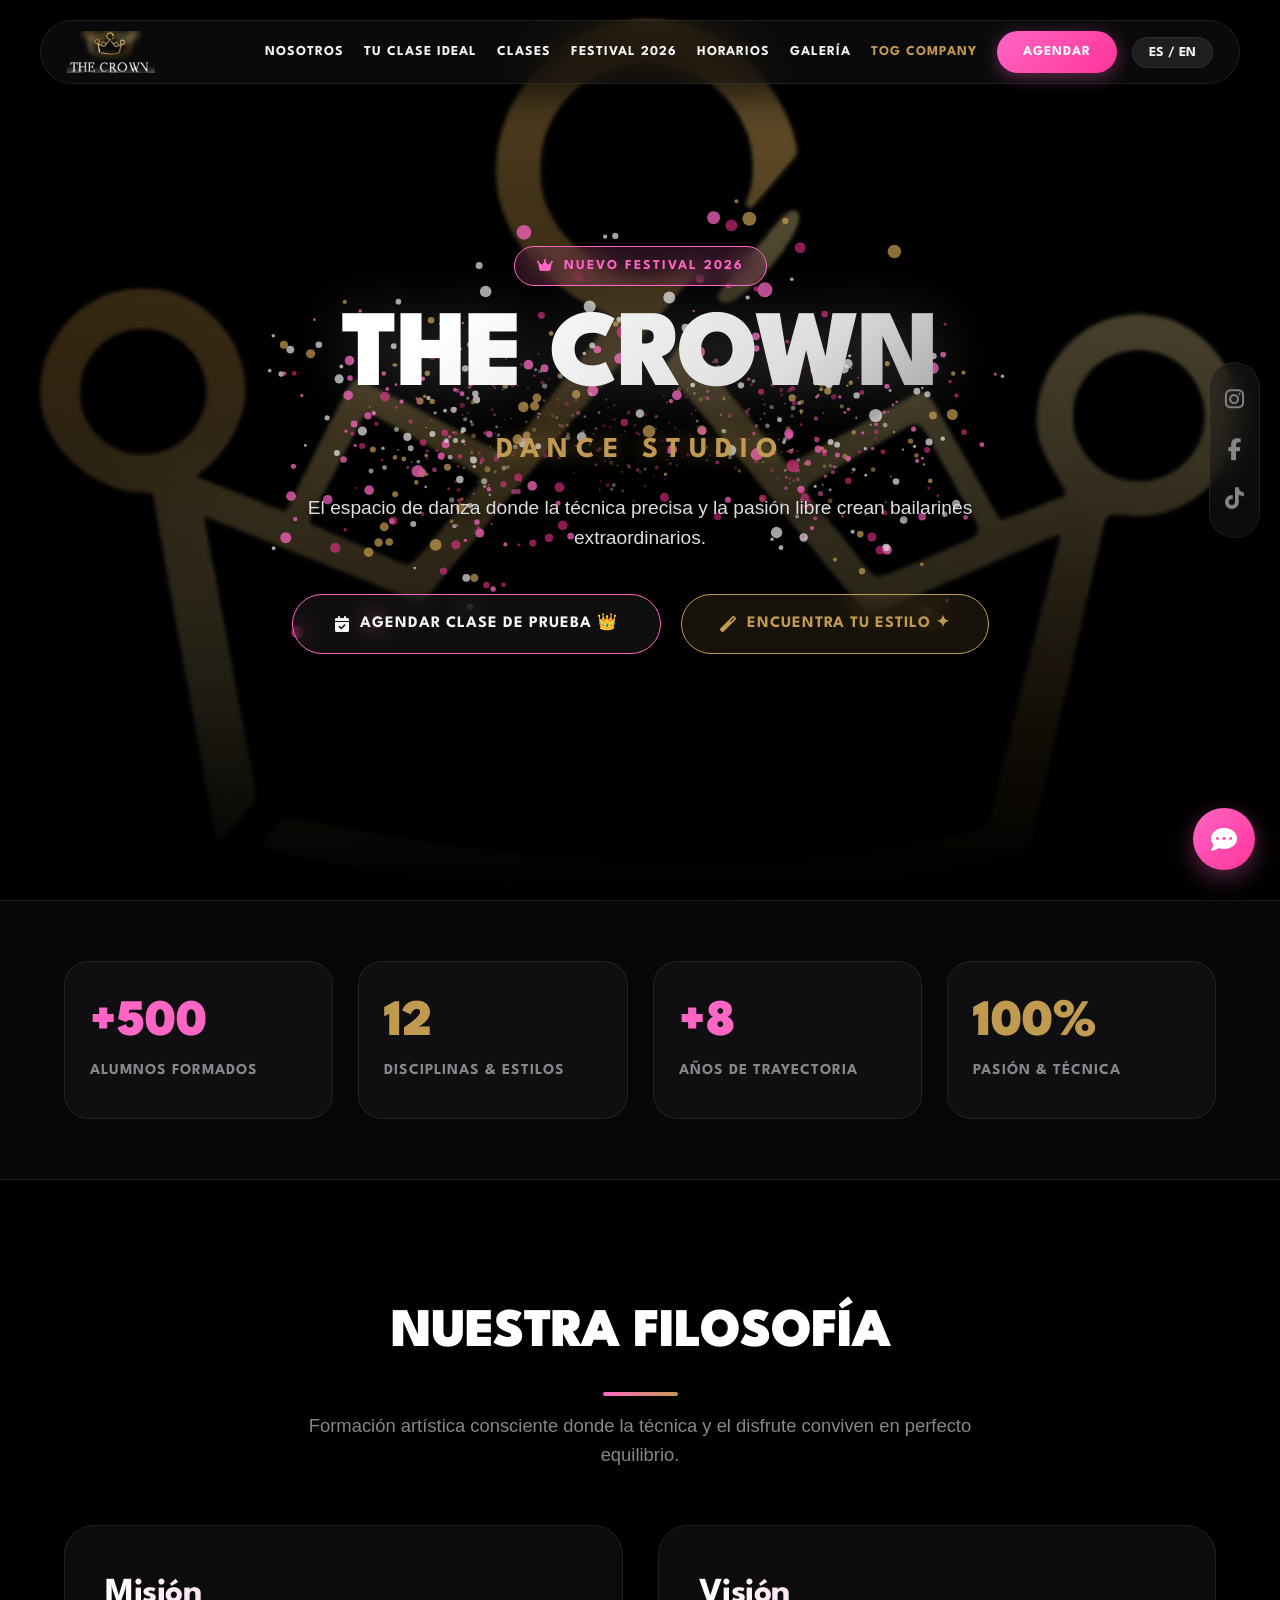
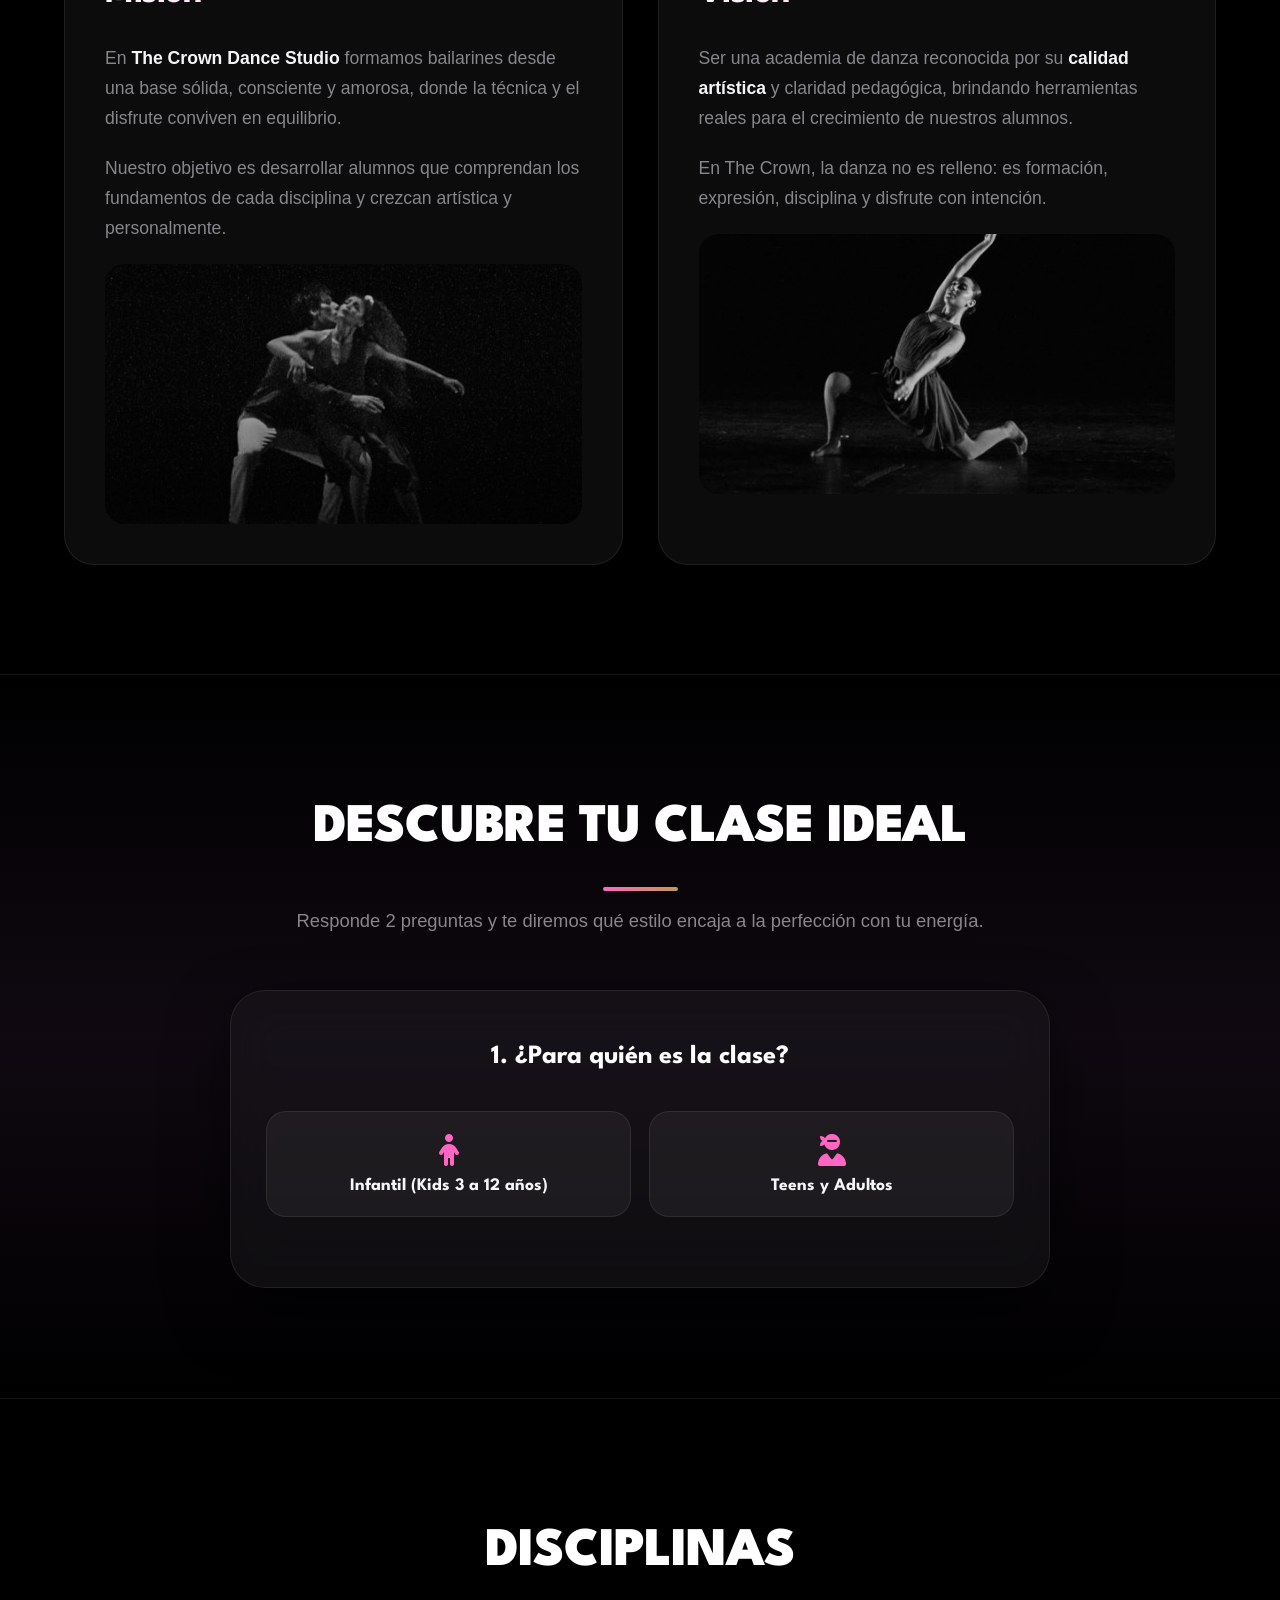
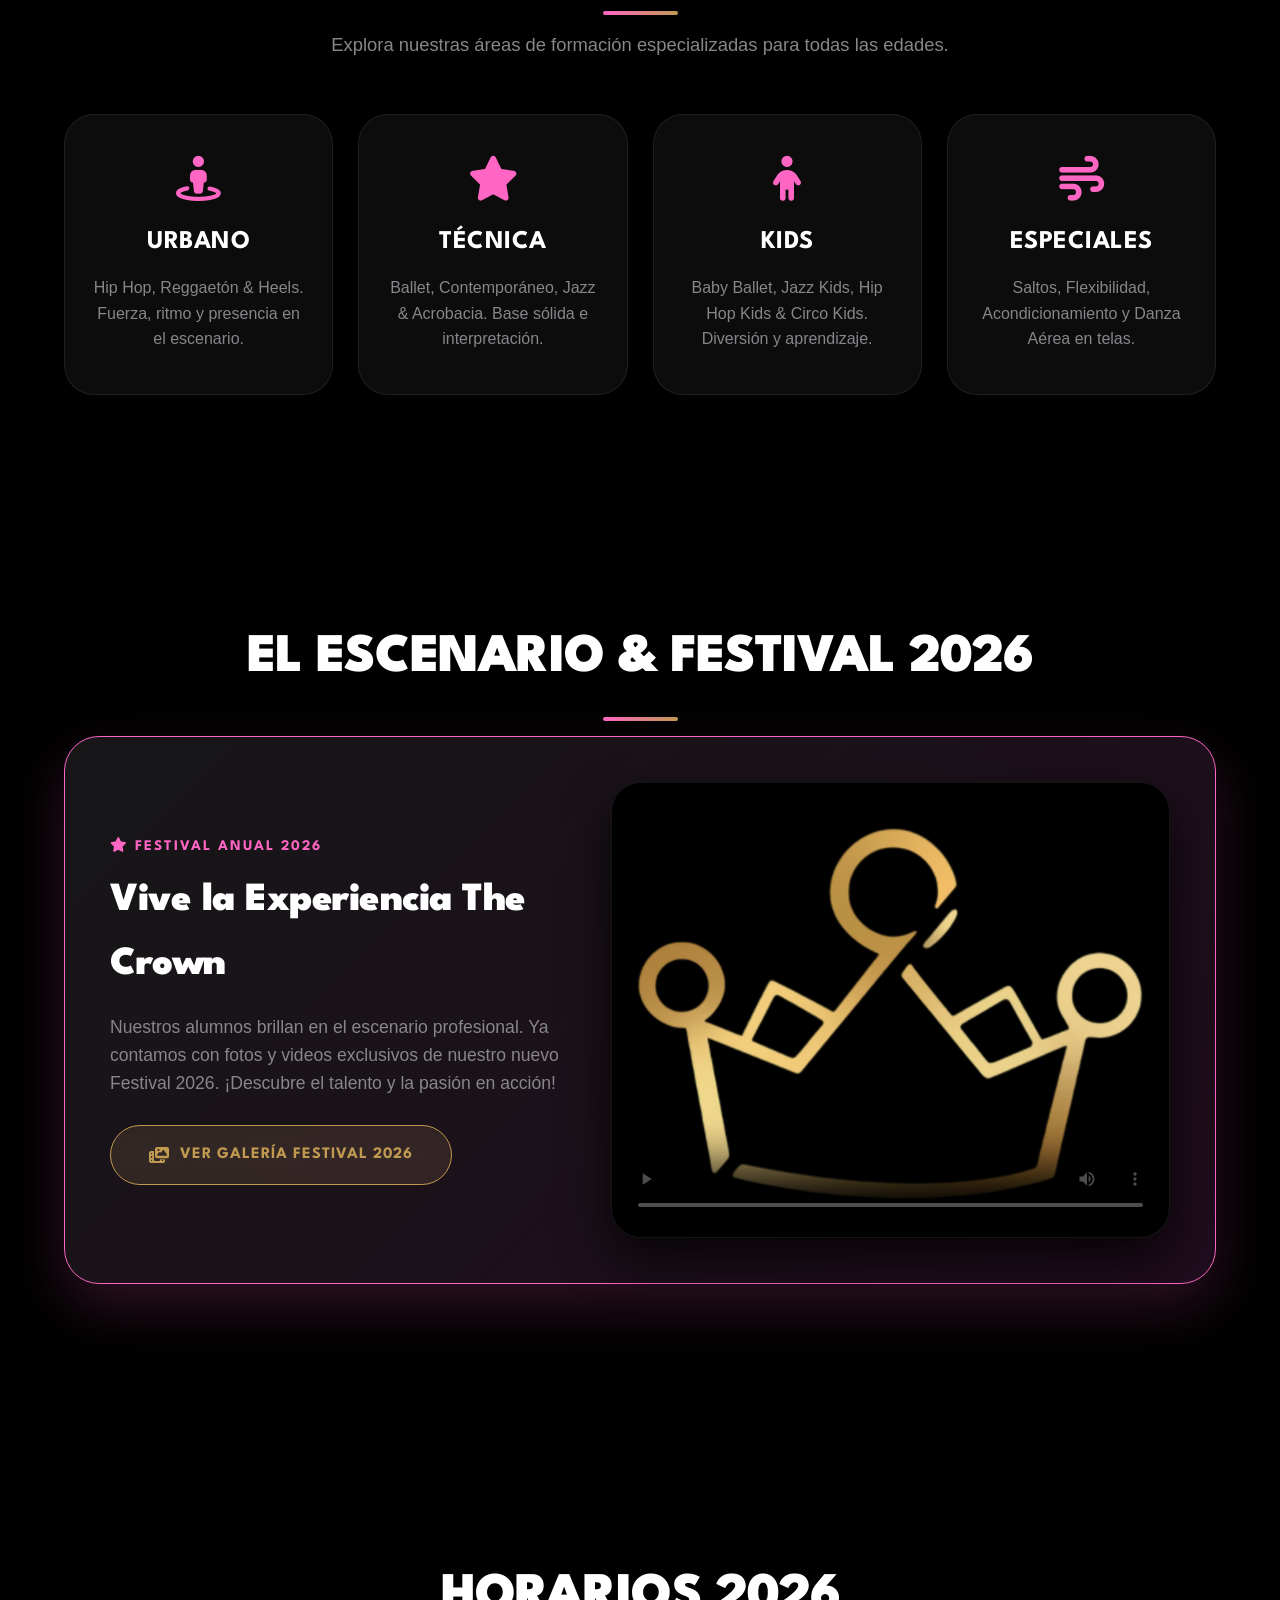
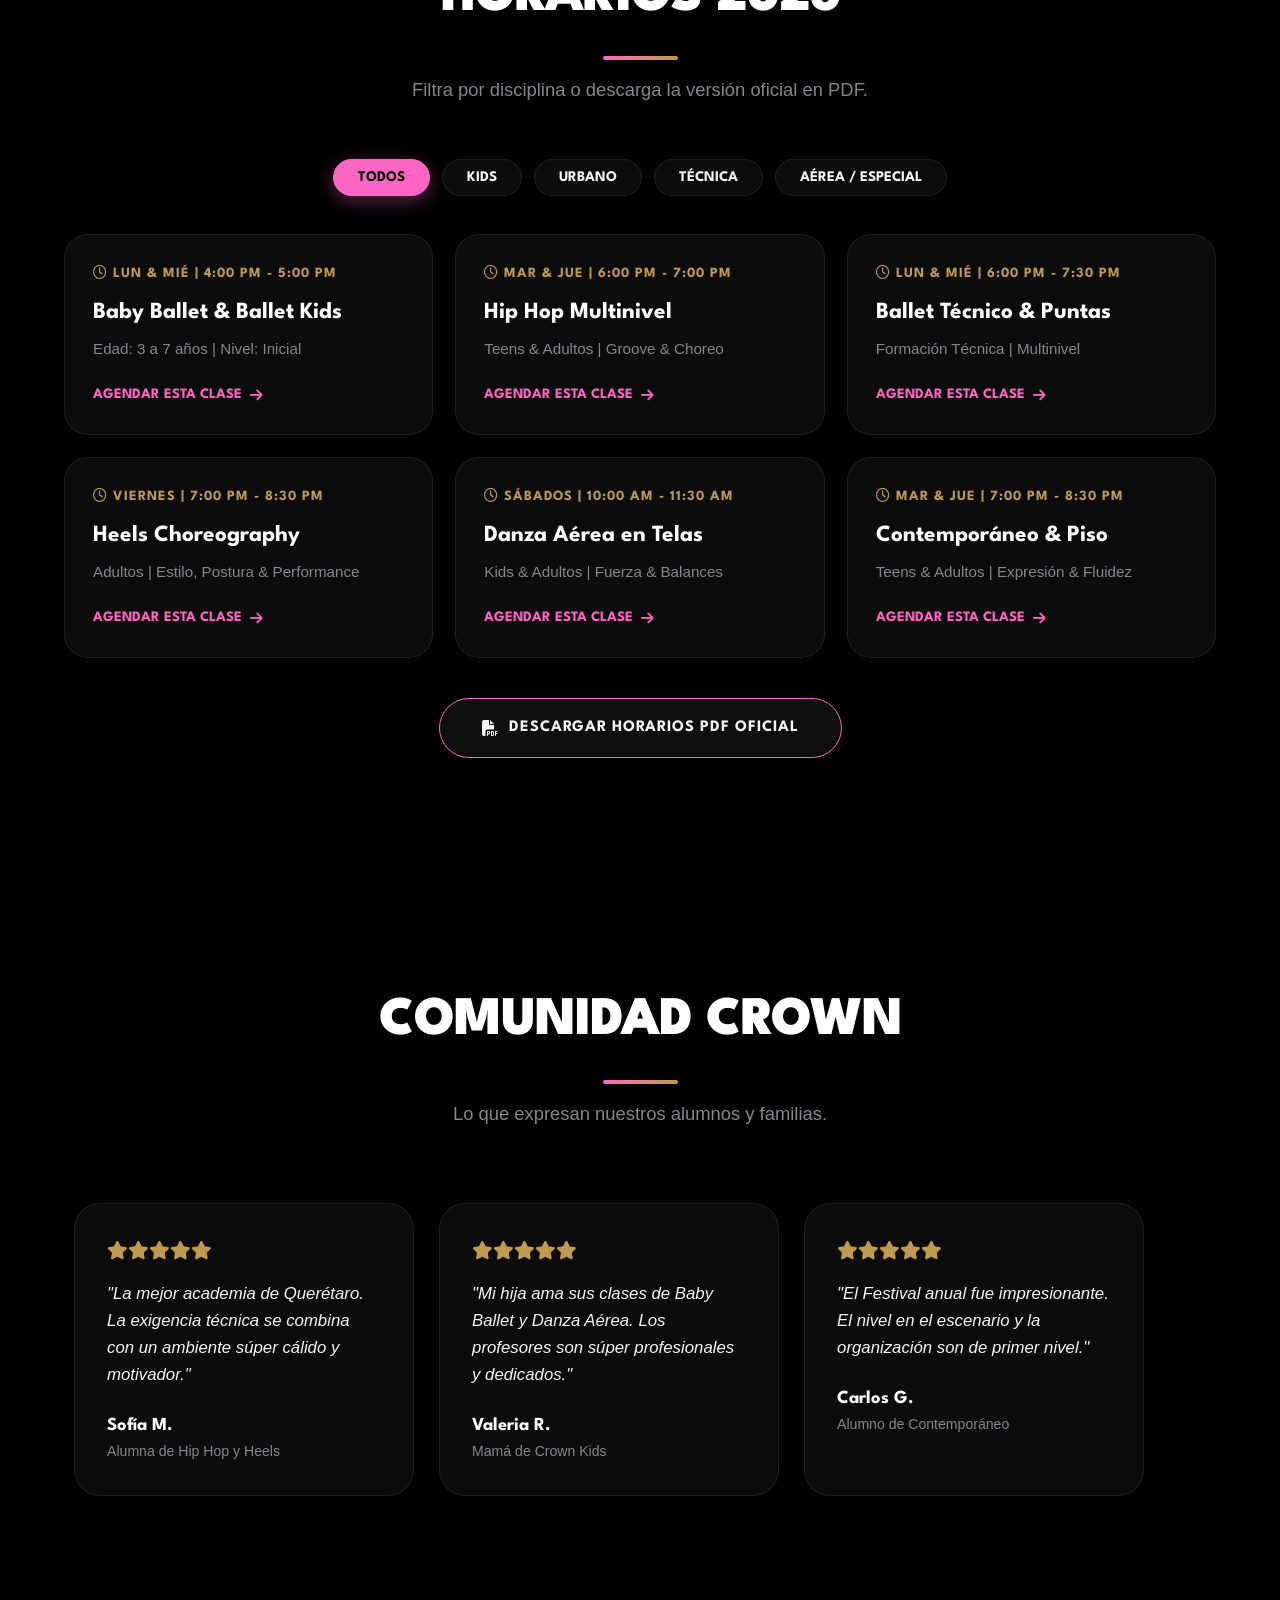
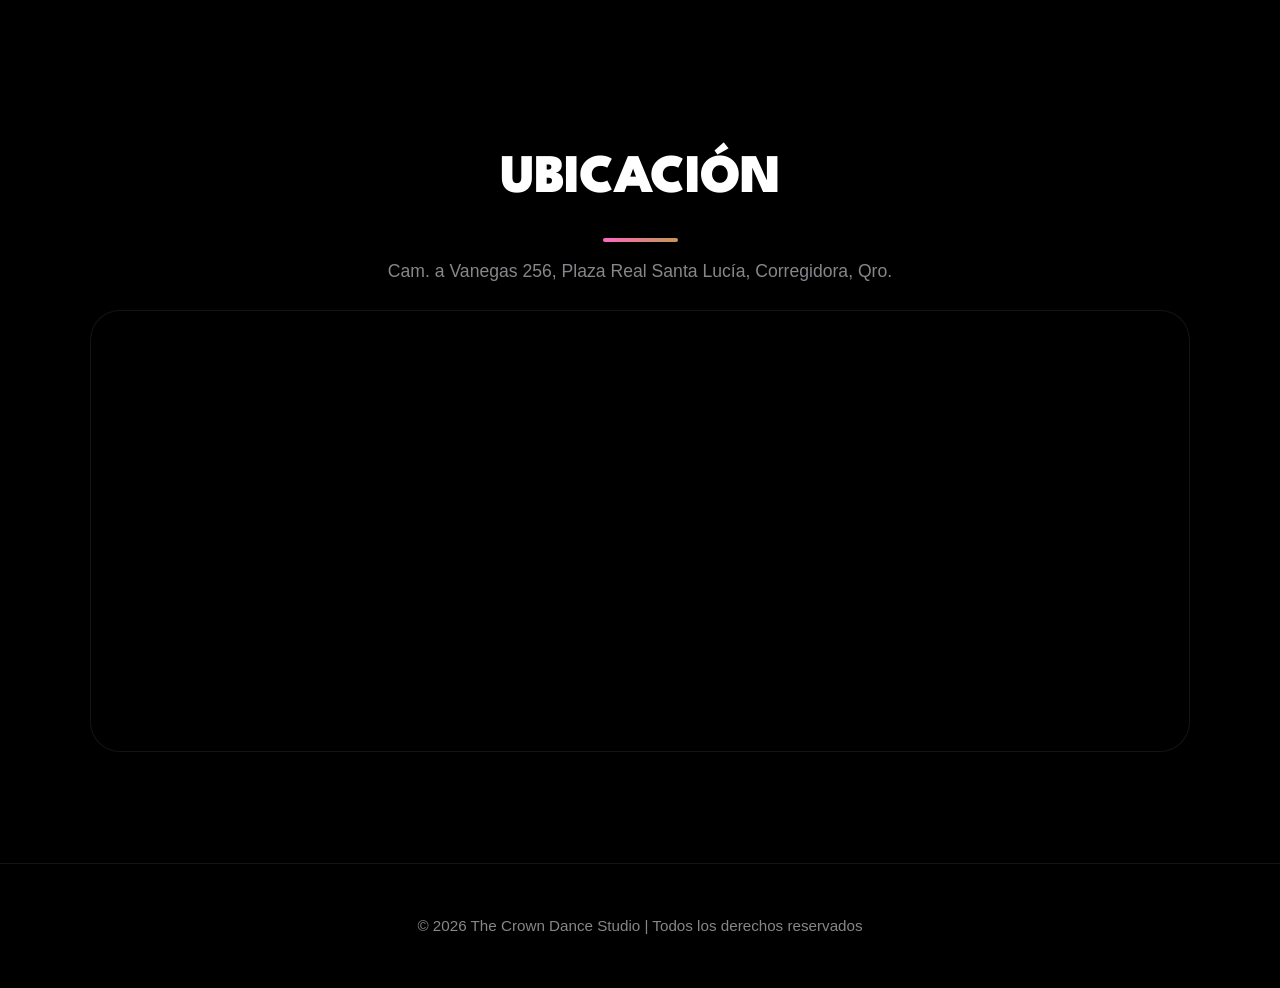
==== commit 046e03fe: "Feat: Arquitectura modular CSS/JS y Corona 3D interactiva en Canvas" ====
--- a/index.html
+++ b/index.html
@@ -10,346 +10,30 @@
     
     <link rel="icon" type="image/png" href="logo_corona.png">
     
+    <!-- Google Fonts Preconnect & Preload -->
     <link rel="preconnect" href="https://fonts.googleapis.com">
     <link rel="preconnect" href="https://fonts.gstatic.com" crossorigin>
     <link href="https://fonts.googleapis.com/css2?family=League+Spartan:wght@400;600;700;900&display=swap" rel="stylesheet">
     <link href="https://fonts.cdnfonts.com/css/glacial-indifference-2" rel="stylesheet">
     <link rel="stylesheet" href="https://cdnjs.cloudflare.com/ajax/libs/font-awesome/6.4.0/css/all.min.css">
     
-    <style>
-        /* --- AJUSTE GLOBAL --- */
-        * {
-            box-sizing: border-box;
-            margin: 0;
-            padding: 0;
-            -webkit-font-smoothing: antialiased;
-        }
-
-        /* --- PALETA DE COLORES INSTITUCIONAL (iOS 27 / NOON STYLE) --- */
-        :root {
-            --apple-dark: #000000;
-            --apple-surface: rgba(28, 28, 30, 0.45);
-            --apple-surface-hover: rgba(40, 40, 45, 0.65);
-            --apple-border: rgba(255, 255, 255, 0.08);
-            --apple-border-bright: rgba(255, 102, 196, 0.4);
-            --rosa-neon: #FF66C4;
-            --rosa-glow: rgba(255, 102, 196, 0.35);
-            --dorado: #C19A51;
-            --dorado-glow: rgba(193, 154, 81, 0.25);
-            --text-primary: #f5f5f7;
-            --text-secondary: #86868b;
-            --mouse-x: 50vw;
-            --mouse-y: 50vh;
-        }
-        
-        html, body { 
-            scroll-behavior: smooth; 
-            max-width: 100vw; 
-            overflow-x: hidden; 
-            background-color: var(--apple-dark);
-            color: var(--text-primary);
-            font-family: 'Glacial Indifference', sans-serif;
-            font-size: 1.1rem;
-            line-height: 1.6;
-        }
-
-        /* LUZ AMBIENTAL DE FONDO INTERACTIVA (SPOTLIGHT CURSOR) */
-        body::before {
-            content: ''; position: fixed; top: -10%; left: -10%;
-            width: 55vw; height: 55vw; background: radial-gradient(circle, var(--rosa-glow) 0%, transparent 70%);
-            z-index: -3; pointer-events: none; filter: blur(90px); transition: transform 0.2s ease-out;
-        }
-        body::after {
-            content: ''; position: fixed; bottom: -20%; right: -10%;
-            width: 65vw; height: 65vw; background: radial-gradient(circle, var(--dorado-glow) 0%, transparent 70%);
-            z-index: -3; pointer-events: none; filter: blur(100px);
-        }
-
-        .cursor-glow {
-            position: fixed; width: 350px; height: 350px;
-            background: radial-gradient(circle, rgba(255, 102, 196, 0.12) 0%, rgba(193, 154, 81, 0.05) 40%, transparent 70%);
-            border-radius: 50%; pointer-events: none; z-index: -2;
-            transform: translate(-50%, -50%);
-            left: var(--mouse-x); top: var(--mouse-y);
-            transition: width 0.3s, height 0.3s;
-        }
-
-        /* --- CLASES IDIOMA --- */
-        .en { display: none; }
-        .lang-btn {
-            background: rgba(255,255,255,0.08); border: 1px solid var(--apple-border); color: var(--text-primary);
-            padding: 8px 16px; cursor: pointer; font-family: 'League Spartan', sans-serif;
-            font-weight: 700; font-size: 0.85rem; margin-left: 15px; 
-            border-radius: 20px; transition: 0.3s cubic-bezier(0.25, 0.8, 0.25, 1);
-            backdrop-filter: blur(10px);
-        }
-        .lang-btn:hover { background: var(--rosa-neon); color: #000; border-color: var(--rosa-neon); transform: scale(1.05); }
-
-        /* --- NAV FLOTANTE --- */
-        .navbar {
-            position: fixed; top: 20px; left: 50%; transform: translateX(-50%);
-            width: 95%; max-width: 1200px;
-            background: rgba(15, 15, 15, 0.65);
-            backdrop-filter: saturate(180%) blur(20px); -webkit-backdrop-filter: saturate(180%) blur(20px);
-            border: 1px solid var(--apple-border); border-radius: 40px; padding: 10px 25px; 
-            z-index: 1000;
-            display: flex; justify-content: space-between; align-items: center;
-            transition: top 0.4s cubic-bezier(0.25, 0.8, 0.25, 1), opacity 0.4s, border-color 0.3s;
-            box-shadow: 0 10px 30px rgba(0,0,0,0.6);
-        }
-        .navbar:hover { border-color: rgba(255, 102, 196, 0.25); }
-        .nav-hidden { top: -100px; opacity: 0; }
-
-        .nav-logo { display: flex; align-items: center; text-decoration: none; }
-        .nav-logo img { height: 42px; width: auto; transition: 0.3s; }
-        .nav-logo img:hover { transform: scale(1.08) rotate(-2deg); }
-
-        /* --- BOTÓN HAMBURGUESA --- */
-        .hamburger {
-            display: none; color: var(--text-primary); font-size: 1.5rem;
-            cursor: pointer; transition: 0.3s; padding: 5px;
-        }
-        .hamburger:hover { color: var(--rosa-neon); transform: scale(1.1); }
-
-        .nav-links { display: flex; align-items: center; }
-        .nav-links a {
-            color: var(--text-primary); text-decoration: none; margin-left: 20px;
-            font-size: 0.85rem; text-transform: uppercase; letter-spacing: 1px;
-            transition: 0.3s; font-weight: 700; font-family: 'League Spartan', sans-serif;
-            position: relative;
-        }
-        .nav-links a:not(.nav-cta)::after {
-            content: ''; position: absolute; bottom: -4px; left: 0; width: 0%; height: 2px;
-            background: var(--rosa-neon); transition: width 0.3s ease; border-radius: 2px;
-        }
-        .nav-links a:not(.nav-cta):hover::after { width: 100%; }
-        .nav-links a:not(.nav-cta):hover { color: var(--rosa-neon); }
-        
-        .nav-cta {
-            background: linear-gradient(135deg, var(--rosa-neon), #ff3399);
-            color: #fff !important; padding: 10px 25px; border-radius: 30px; margin-left: 20px;
-            font-weight: 700; border: none; box-shadow: 0 4px 15px var(--rosa-glow);
-            transition: 0.3s ease;
-        }
-        .nav-cta:hover { transform: translateY(-2px) scale(1.03); box-shadow: 0 8px 25px var(--rosa-glow); }
-
-        /* --- HEADER HERO --- */
-        header {
-            position: relative; height: 100vh; min-height: 650px;
-            display: flex; flex-direction: column; justify-content: center; align-items: center;
-            text-align: center; overflow: hidden; z-index: 1;
-        }
-        .video-bg { position: absolute; top: 0; left: 0; width: 100%; height: 100%; object-fit: cover; z-index: 1; opacity: 0.68; filter: brightness(0.85); transition: transform 0.5s ease-out; }
-        .video-overlay { position: absolute; top: 0; left: 0; width: 100%; height: 100%; background: linear-gradient(to bottom, rgba(0,0,0,0.25) 0%, rgba(0,0,0,0.75) 75%, #000 100%); z-index: 2; }
-        .header-content { position: relative; z-index: 3; padding: 0 20px; max-width: 900px; }
-        
-        .badge-festival {
-            display: inline-flex; align-items: center; gap: 10px; background: rgba(255, 102, 196, 0.15);
-            border: 1px solid var(--rosa-neon); padding: 8px 20px; border-radius: 30px;
-            font-family: 'League Spartan', sans-serif; font-size: 0.85rem; font-weight: 700;
-            color: var(--rosa-neon); text-transform: uppercase; letter-spacing: 2px;
-            margin-bottom: 20px; backdrop-filter: blur(10px);
-            animation: pulse-badge 2.5s infinite;
-        }
-        @keyframes pulse-badge {
-            0% { box-shadow: 0 0 0 0 rgba(255, 102, 196, 0.4); }
-            70% { box-shadow: 0 0 0 15px rgba(255, 102, 196, 0); }
-            100% { box-shadow: 0 0 0 0 rgba(255, 102, 196, 0); }
-        }
-
-        .brand-name {
-            font-family: 'League Spartan', sans-serif; font-weight: 900; font-size: clamp(3.8rem, 8vw, 7rem); margin: 0; 
-            letter-spacing: -2px; text-transform: uppercase; line-height: 0.95;
-            background: linear-gradient(135deg, #ffffff 30%, #cccccc 100%);
-            -webkit-background-clip: text; -webkit-text-fill-color: transparent; filter: drop-shadow(0 4px 25px rgba(255,255,255,0.15));
-        }
-        .tagline { font-family: 'League Spartan', sans-serif; font-size: clamp(1.2rem, 3vw, 1.8rem); letter-spacing: 8px; text-transform: uppercase; margin-top: 15px; color: var(--dorado); font-weight: 700; text-shadow: 0 0 15px rgba(193, 154, 81, 0.4); }
-        
-        .hero-actions { display: flex; gap: 20px; justify-content: center; align-items: center; margin-top: 40px; flex-wrap: wrap; }
-        
-        .main-btn {
-            padding: 16px 42px; background: rgba(255,255,255,0.06); backdrop-filter: blur(12px);
-            border: 1px solid var(--rosa-neon); color: var(--text-primary); text-decoration: none; font-weight: 700;
-            border-radius: 35px; letter-spacing: 1px; transition: 0.4s cubic-bezier(0.25, 0.8, 0.25, 1); cursor: pointer; display: inline-flex; align-items: center; gap: 10px;
-            font-family: 'League Spartan', sans-serif; font-size: 1rem; text-transform: uppercase;
-        }
-        .main-btn:hover { background: var(--rosa-neon); border-color: var(--rosa-neon); color: #000; box-shadow: 0 0 35px var(--rosa-glow); transform: translateY(-4px); }
-
-        .btn-gold {
-            padding: 16px 36px; background: rgba(193, 154, 81, 0.12); backdrop-filter: blur(12px);
-            border: 1px solid var(--dorado); color: var(--dorado); text-decoration: none; font-weight: 700;
-            border-radius: 35px; letter-spacing: 1px; transition: 0.4s cubic-bezier(0.25, 0.8, 0.25, 1); cursor: pointer; display: inline-flex; align-items: center; gap: 10px;
-            font-family: 'League Spartan', sans-serif; font-size: 1rem; text-transform: uppercase;
-        }
-        .btn-gold:hover { background: var(--dorado); color: #000; box-shadow: 0 0 30px rgba(193, 154, 81, 0.4); transform: translateY(-4px); }
-
-        /* --- SECCIONES REVEAL --- */
-        section { padding: 100px 5%; text-align: center; position: relative; z-index: 1; }
-        .reveal { opacity: 0; transform: translateY(35px); transition: opacity 0.8s ease, transform 0.8s ease; }
-        .reveal.active { opacity: 1; transform: translateY(0); }
-
-        .section-title { color: #fff; font-family: 'League Spartan', sans-serif; font-size: clamp(2.2rem, 5vw, 3.2rem); margin-bottom: 20px; display: inline-block; text-transform: uppercase; letter-spacing: -1px; font-weight: 900; }
-        .section-title::after { content: ''; display: block; width: 70px; height: 4px; background: linear-gradient(90deg, var(--rosa-neon), var(--dorado)); margin: 15px auto 0; border-radius: 5px; }
-        .section-subtitle { color: var(--text-secondary); max-width: 700px; margin: -10px auto 50px auto; font-size: 1.15rem; }
-
-        /* --- CONTADORES ANIMADOS --- */
-        .stats-section { padding: 60px 5%; background: rgba(15, 15, 15, 0.4); border-y: 1px solid var(--apple-border); margin: 30px 0; }
-        .stats-grid { display: grid; grid-template-columns: repeat(auto-fit, minmax(200px, 1fr)); gap: 30px; max-width: 1100px; margin: 0 auto; }
-        .stat-card { background: var(--apple-surface); border: 1px solid var(--apple-border); border-radius: 24px; padding: 30px 20px; backdrop-filter: blur(15px); transition: 0.3s ease; }
-        .stat-card:hover { border-color: var(--rosa-neon); transform: translateY(-5px); box-shadow: 0 10px 25px rgba(0,0,0,0.5); }
-        .stat-number { font-family: 'League Spartan', sans-serif; font-size: 3rem; font-weight: 900; color: var(--rosa-neon); line-height: 1; margin-bottom: 10px; }
-        .stat-number.gold { color: var(--dorado); }
-        .stat-label { font-family: 'League Spartan', sans-serif; font-size: 0.95rem; text-transform: uppercase; letter-spacing: 1px; color: var(--text-secondary); font-weight: 700; }
-
-        /* --- GLASS CARDS (Misión/Visión) --- */
-        .mv-wrapper { display: flex; justify-content: center; align-items: stretch; gap: 30px; flex-wrap: wrap; max-width: 1200px; margin: 0 auto; }
-        .mv-container { flex: 1 1 320px; background: var(--apple-surface); backdrop-filter: saturate(180%) blur(20px); -webkit-backdrop-filter: saturate(180%) blur(20px); border: 1px solid var(--apple-border); border-radius: 30px; padding: 40px; text-align: left; transition: 0.4s cubic-bezier(0.25, 0.8, 0.25, 1); position: relative; overflow: hidden; }
-        .mv-container:hover { border-color: rgba(255,102,196,0.3); transform: translateY(-6px); box-shadow: 0 20px 40px rgba(0,0,0,0.6); }
-        .mv-title-neon { font-family: 'League Spartan', sans-serif; font-size: 2.2rem; font-weight: 700; background: linear-gradient(90deg, #fff, var(--rosa-neon)); -webkit-background-clip: text; -webkit-text-fill-color: transparent; margin-bottom: 25px; }
-        .mv-text { font-size: 1.1rem; color: var(--text-secondary); margin-bottom: 20px; line-height: 1.7; }
-        .mv-highlight { font-weight: bold; color: var(--text-primary); }
-        .mv-image { width: 100%; height: 260px; border-radius: 20px; margin-top: 20px; object-fit: cover; opacity: 0.88; transition: 0.4s ease; }
-        .mv-container:hover .mv-image { opacity: 1; transform: scale(1.03); }
-
-        /* --- QUIZ INTERACTIVO: ENCUENTRA TU CLASE --- */
-        .quiz-section { background: linear-gradient(180deg, rgba(0,0,0,0.8) 0%, rgba(20,10,20,0.6) 50%, rgba(0,0,0,0.8) 100%); border-y: 1px solid var(--apple-border); }
-        .quiz-container { max-width: 800px; margin: 0 auto; background: var(--apple-surface); backdrop-filter: blur(25px); border: 1px solid var(--apple-border); border-radius: 35px; padding: 40px 30px; text-align: center; box-shadow: 0 20px 50px rgba(0,0,0,0.5); }
-        
-        .quiz-step { display: none; }
-        .quiz-step.active { display: block; animation: fadeInStep 0.4s ease-out; }
-        @keyframes fadeInStep { from { opacity: 0; transform: translateY(15px); } to { opacity: 1; transform: translateY(0); } }
-
-        .quiz-question { font-family: 'League Spartan', sans-serif; font-size: 1.6rem; font-weight: 700; color: #fff; margin-bottom: 30px; }
-        .quiz-options { display: grid; grid-template-columns: repeat(auto-fit, minmax(220px, 1fr)); gap: 15px; margin-bottom: 25px; }
-        
-        .quiz-option-btn {
-            background: rgba(255, 255, 255, 0.05); border: 1px solid var(--apple-border); border-radius: 20px;
-            padding: 20px 15px; color: var(--text-primary); cursor: pointer; text-align: center;
-            transition: 0.3s cubic-bezier(0.25, 0.8, 0.25, 1); font-family: 'League Spartan', sans-serif; font-size: 1.1rem; font-weight: 700;
-        }
-        .quiz-option-btn i { font-size: 1.8rem; display: block; margin-bottom: 10px; color: var(--rosa-neon); transition: 0.3s; }
-        .quiz-option-btn:hover { background: rgba(255, 102, 196, 0.15); border-color: var(--rosa-neon); transform: translateY(-4px); }
-        .quiz-option-btn:hover i { transform: scale(1.2); }
-
-        .quiz-result-card {
-            background: rgba(255, 102, 196, 0.1); border: 1px solid var(--rosa-neon); border-radius: 25px;
-            padding: 30px; text-align: center; margin-top: 20px; backdrop-filter: blur(15px);
-        }
-        .quiz-result-card h4 { font-family: 'League Spartan', sans-serif; font-size: 2rem; color: #fff; margin-bottom: 10px; }
-        .quiz-result-card p { color: var(--text-secondary); margin-bottom: 20px; font-size: 1.1rem; }
-
-        /* --- CLASES GRID --- */
-        .classes-grid { display: grid; grid-template-columns: repeat(auto-fit, minmax(260px, 1fr)); gap: 25px; max-width: 1200px; margin: 0 auto; }
-        .card { background: var(--apple-surface); backdrop-filter: blur(20px); border: 1px solid var(--apple-border); border-radius: 30px; padding: 40px 25px; transition: 0.4s cubic-bezier(0.25, 0.8, 0.25, 1); text-decoration: none; display: block; text-align: center; position: relative; overflow: hidden; }
-        .card::before { content: ''; position: absolute; top: 0; left: -100%; width: 100%; height: 100%; background: linear-gradient(90deg, transparent, rgba(255, 102, 196, 0.1), transparent); transition: 0.6s; }
-        .card:hover::before { left: 100%; }
-        .card:hover { border-color: var(--rosa-neon); transform: translateY(-10px); background: rgba(32, 32, 36, 0.85); box-shadow: 0 20px 40px rgba(0,0,0,0.6); }
-        .card i { color: var(--rosa-neon); font-size: 2.8rem; margin-bottom: 20px; transition: 0.4s ease; display: inline-block; }
-        .card:hover i { transform: scale(1.15) rotate(5deg); filter: drop-shadow(0 0 12px var(--rosa-glow)); }
-        .card h3 { font-family: 'League Spartan', sans-serif; font-weight: 700; color: #fff; margin-bottom: 12px; font-size: 1.6rem; letter-spacing: 0.5px; }
-        .card p { color: var(--text-secondary); font-size: 1rem; line-height: 1.5; }
-
-        /* --- FESTIVAL 2026 HIGHLIGHT --- */
-        .festival-banner {
-            max-width: 1200px; margin: 0 auto 50px auto; background: linear-gradient(135deg, rgba(28,28,30,0.8), rgba(40,15,35,0.7));
-            border: 1px solid var(--rosa-neon); border-radius: 35px; padding: 40px; display: grid; grid-template-columns: 1fr 1.2fr;
-            gap: 30px; align-items: center; text-align: left; box-shadow: 0 20px 50px rgba(255, 102, 196, 0.15); backdrop-filter: blur(20px);
-        }
-        .festival-text h3 { font-family: 'League Spartan', sans-serif; font-size: 2.5rem; font-weight: 900; color: #fff; margin-bottom: 15px; }
-        .festival-text p { color: var(--text-secondary); font-size: 1.1rem; margin-bottom: 25px; line-height: 1.6; }
-        .video-container-glass { max-width: 1000px; margin: 0 auto; border-radius: 30px; overflow: hidden; border: 1px solid var(--apple-border); box-shadow: 0 20px 50px rgba(0,0,0,0.7); background: #000; padding: 10px; }
-        .video-container-glass video { border-radius: 20px; display: block; width: 100%; height: auto; }
-
-        /* --- HORARIOS INTERACTIVOS --- */
-        .schedule-controls { display: flex; justify-content: center; gap: 10px; flex-wrap: wrap; margin-bottom: 35px; }
-        .sched-btn {
-            background: var(--apple-surface); border: 1px solid var(--apple-border); color: var(--text-primary);
-            padding: 10px 20px; border-radius: 25px; font-family: 'League Spartan', sans-serif; font-weight: 700;
-            font-size: 0.9rem; text-transform: uppercase; cursor: pointer; transition: 0.3s ease;
-        }
-        .sched-btn:hover, .sched-btn.active { background: var(--rosa-neon); color: #000; border-color: var(--rosa-neon); box-shadow: 0 5px 15px var(--rosa-glow); }
-
-        .schedule-grid { display: grid; grid-template-columns: repeat(auto-fit, minmax(280px, 1fr)); gap: 20px; max-width: 1200px; margin: 0 auto; text-align: left; }
-        .sched-card {
-            background: var(--apple-surface); border: 1px solid var(--apple-border); border-radius: 22px; padding: 25px;
-            backdrop-filter: blur(20px); transition: 0.3s ease; display: flex; flex-direction: column; justify-content: space-between;
-        }
-        .sched-card:hover { border-color: rgba(193, 154, 81, 0.5); transform: translateY(-4px); }
-        .sched-time { font-family: 'League Spartan', sans-serif; font-size: 0.85rem; font-weight: 700; color: var(--dorado); text-transform: uppercase; letter-spacing: 1px; margin-bottom: 8px; }
-        .sched-title { font-family: 'League Spartan', sans-serif; font-size: 1.4rem; font-weight: 700; color: #fff; margin-bottom: 5px; }
-        .sched-meta { font-size: 0.95rem; color: var(--text-secondary); margin-bottom: 20px; }
-        .sched-link { display: inline-flex; align-items: center; gap: 8px; color: var(--rosa-neon); text-decoration: none; font-family: 'League Spartan', sans-serif; font-weight: 700; font-size: 0.9rem; text-transform: uppercase; }
-        .sched-link:hover { text-decoration: underline; }
-
-        /* --- REVIEWS / TESTIMONIOS CAROUSEL --- */
-        .reviews-slider { display: flex; gap: 25px; overflow-x: auto; padding: 20px 10px; scroll-snap-type: x mandatory; max-width: 1200px; margin: 0 auto; -webkit-overflow-scrolling: touch; }
-        .reviews-slider::-webkit-scrollbar { height: 6px; }
-        .reviews-slider::-webkit-scrollbar-thumb { background: var(--rosa-neon); border-radius: 10px; }
-        .review-card {
-            flex: 0 0 340px; scroll-snap-align: center; background: var(--apple-surface); border: 1px solid var(--apple-border);
-            border-radius: 25px; padding: 30px; text-align: left; backdrop-filter: blur(20px); transition: 0.3s;
-        }
-        .review-card:hover { border-color: var(--rosa-neon); transform: translateY(-5px); }
-        .stars { color: var(--dorado); margin-bottom: 15px; font-size: 1.1rem; }
-        .review-text { font-size: 1rem; color: var(--text-primary); font-style: italic; margin-bottom: 20px; line-height: 1.6; }
-        .author-name { font-family: 'League Spartan', sans-serif; font-weight: 700; color: #fff; font-size: 1.1rem; }
-        .author-role { font-size: 0.85rem; color: var(--text-secondary); }
-
-        /* --- WIDGET FLOTANTE SPEED DIAL --- */
-        .fab-container { position: fixed; bottom: 30px; right: 25px; z-index: 1050; display: flex; flex-direction: column; align-items: flex-end; gap: 12px; }
-        .fab-btn {
-            width: 60px; height: 60px; border-radius: 50%; background: linear-gradient(135deg, var(--rosa-neon), #ff3399);
-            color: #fff; display: flex; align-items: center; justify-content: center; font-size: 1.6rem;
-            box-shadow: 0 8px 25px var(--rosa-glow); border: none; cursor: pointer; transition: 0.3s cubic-bezier(0.25, 0.8, 0.25, 1);
-        }
-        .fab-btn:hover { transform: scale(1.1) rotate(15deg); box-shadow: 0 12px 35px var(--rosa-glow); }
-        .fab-menu { display: flex; flex-direction: column; gap: 10px; opacity: 0; pointer-events: none; transform: translateY(15px); transition: 0.3s ease; }
-        .fab-container.active .fab-menu { opacity: 1; pointer-events: all; transform: translateY(0); }
-        .fab-item {
-            background: rgba(20, 20, 25, 0.95); backdrop-filter: blur(15px); border: 1px solid var(--apple-border);
-            color: #fff; padding: 10px 20px; border-radius: 30px; text-decoration: none; font-family: 'League Spartan', sans-serif;
-            font-size: 0.9rem; font-weight: 700; display: flex; align-items: center; gap: 10px; box-shadow: 0 8px 20px rgba(0,0,0,0.5);
-            transition: 0.3s; white-space: nowrap;
-        }
-        .fab-item:hover { background: var(--rosa-neon); color: #000; border-color: var(--rosa-neon); transform: translateX(-5px); }
-
-        /* --- SIDEBAR REDES --- */
-        .social-sidebar { position: fixed; top: 50%; right: 20px; transform: translateY(-50%); z-index: 990; display: flex; flex-direction: column; gap: 15px; background: var(--apple-surface); backdrop-filter: blur(15px); border-radius: 30px; padding: 20px 15px; border: 1px solid var(--apple-border); }
-        .social-sidebar a { color: var(--text-secondary); font-size: 1.3rem; transition: 0.3s; text-align: center; }
-        .social-sidebar a:hover { color: var(--rosa-neon); transform: scale(1.25); }
-
-        footer { background: transparent; padding: 50px 20px; color: var(--text-secondary); font-size: 0.95rem; text-align: center; border-top: 1px solid var(--apple-border); }
-
-        /* --- RESPONSIVO --- */
-        @media (max-width: 900px) {
-            .festival-banner { grid-template-columns: 1fr; text-align: center; }
-        }
-
-        @media (max-width: 768px) {
-            .navbar { flex-wrap: wrap; justify-content: space-between; align-items: center; padding: 12px 20px; border-radius: 25px; width: 92%; top: 12px; }
-            .hamburger { display: block; }
-            .nav-links { position: absolute; top: 70px; right: 0; width: 100%; background: rgba(15, 15, 15, 0.96); backdrop-filter: blur(25px); -webkit-backdrop-filter: blur(25px); border: 1px solid var(--apple-border); border-radius: 25px; flex-direction: column; align-items: center; padding: 25px 0; gap: 22px; box-shadow: 0 15px 40px rgba(0,0,0,0.7); opacity: 0; transform: translateY(-15px); pointer-events: none; transition: 0.4s cubic-bezier(0.25, 0.8, 0.25, 1); margin-top: 0; }
-            .nav-links.active { opacity: 1; transform: translateY(0); pointer-events: all; }
-            .nav-links a { margin-left: 0; font-size: 1.1rem; }
-            .social-sidebar { display: none; }
-            section { padding: 70px 5%; }
-            .mv-container { padding: 30px 20px; }
-            .quiz-container { padding: 30px 20px; }
-        }
-    </style>
+    <!-- Modular CSS System -->
+    <link rel="stylesheet" href="css/base.css">
+    <link rel="stylesheet" href="css/components.css">
+    <link rel="stylesheet" href="css/3d-effects.css">
 </head>
 <body>
 
-    <!-- LIGHT SPOTLIGHT CURSOR -->
+    <!-- SPOTLIGHT CURSOR GLOW -->
     <div class="cursor-glow" id="cursorGlow"></div>
 
-    <!-- NAVBAR FLOTANTE -->
+    <!-- NAVBAR FLOTANTE GLASS -->
     <nav class="navbar">
-        <a href="#inicio" class="nav-logo">
+        <a href="#inicio" class="nav-logo" title="The Crown Dance Studio">
             <img src="logo.png" alt="Logotipo The Crown Dance Studio">
         </a>
         
-        <div class="hamburger">
+        <div class="hamburger" aria-label="Abrir Menú">
             <i class="fas fa-bars"></i>
         </div>
 
@@ -366,31 +50,41 @@
         </div>
     </nav>
 
-    <!-- HEADER HERO -->
+    <!-- HEADER HERO CON CORONA 3D Y VIDEO -->
     <header id="inicio">
-        <video class="video-bg" id="heroVideo" autoplay muted loop playsinline poster="logo_corona.png">
+        <video class="video-bg" autoplay muted loop playsinline poster="logo_corona.png">
             <source src="video-fondo.mp4" type="video/mp4">
         </video>
         <div class="video-overlay"></div>
+        
+        <!-- CANVAS 3D INTERACTIVO CROWN PARTICLES -->
+        <canvas id="crown3dCanvas"></canvas>
+
         <div class="header-content">
             <div class="badge-festival">
                 <i class="fas fa-crown"></i>
                 <span class="es">Nuevo Festival 2026</span>
-                <span class="en">New Festival 2026</span>
-            </div>
+                <span class="en">New 2026 Festival</span>
+            </div>
+            
             <h1 class="brand-name">The Crown</h1>
             <p class="tagline">Dance Studio</p>
             
+            <p style="max-width: 680px; margin: 20px auto 0 auto; font-size: 1.2rem; color: #ddd; text-shadow: 0 2px 10px rgba(0,0,0,0.8);">
+                <span class="es">El espacio de danza donde la técnica precisa y la pasión libre crean bailarines extraordinarios.</span>
+                <span class="en">The dance space where solid technique and artistic passion build extraordinary dancers.</span>
+            </p>
+
             <div class="hero-actions">
                 <a href="agenda.html" class="main-btn">
                     <i class="fas fa-calendar-check"></i>
-                    <span class="es">Agendar Clase de Prueba</span>
-                    <span class="en">Book Trial Class</span>
+                    <span class="es">Agendar Clase de Prueba 👑</span>
+                    <span class="en">Book Trial Class 👑</span>
                 </a>
                 <a href="#quiz" class="btn-gold">
                     <i class="fas fa-magic"></i>
-                    <span class="es">Encuentra tu Clase</span>
-                    <span class="en">Find Your Style</span>
+                    <span class="es">Encuentra tu Estilo ✦</span>
+                    <span class="en">Find Your Style ✦</span>
                 </a>
             </div>
         </div>
@@ -401,11 +95,11 @@
         <div class="stats-grid">
             <div class="stat-card">
                 <div class="stat-number" data-target="500">+0</div>
-                <div class="stat-label"><span class="es">Alumnos Formados</span><span class="en">Dancers Formed</span></div>
+                <div class="stat-label"><span class="es">Alumnos Formados</span><span class="en">Dancers Trained</span></div>
             </div>
             <div class="stat-card">
                 <div class="stat-number gold" data-target="12">0</div>
-                <div class="stat-label"><span class="es">Disciplinas y Estilos</span><span class="en">Disciplines & Styles</span></div>
+                <div class="stat-label"><span class="es">Disciplinas & Estilos</span><span class="en">Disciplines & Styles</span></div>
             </div>
             <div class="stat-card">
                 <div class="stat-number" data-target="8">+0</div>
@@ -413,7 +107,7 @@
             </div>
             <div class="stat-card">
                 <div class="stat-number gold" data-target="100">0%</div>
-                <div class="stat-label"><span class="es">Pasión y Pasión Técnica</span><span class="en">Passion & Excellence</span></div>
+                <div class="stat-label"><span class="es">Pasión & Técnica</span><span class="en">Passion & Technique</span></div>
             </div>
         </div>
     </div>
@@ -421,7 +115,10 @@
     <!-- SECCIÓN NOSOTROS (MISIÓN / VISIÓN) -->
     <section id="nosotros" class="reveal">
         <h2 class="section-title"><span class="es">Nuestra Filosofía</span><span class="en">Our Philosophy</span></h2>
-        <p class="section-subtitle"><span class="es">Formación artística consciente donde la técnica y el disfrute conviven en perfecto equilibrio.</span><span class="en">Conscious artistic education where technique and enjoyment coexist in perfect balance.</span></p>
+        <p class="section-subtitle">
+            <span class="es">Formación artística consciente donde la técnica y el disfrute conviven en perfecto equilibrio.</span>
+            <span class="en">Conscious artistic education where technique and joy coexist in perfect balance.</span>
+        </p>
         
         <div class="mv-wrapper">
             <div class="mv-container">
@@ -455,7 +152,10 @@
     <!-- QUIZ INTERACTIVO: ENCUENTRA TU CLASE IDEAL -->
     <section id="quiz" class="quiz-section reveal">
         <h2 class="section-title"><span class="es">Descubre tu Clase Ideal</span><span class="en">Find Your Ideal Class</span></h2>
-        <p class="section-subtitle"><span class="es">Responde 3 preguntas y te diremos qué estilo encaja perfecto contigo.</span><span class="en">Answer 3 questions and find out which discipline fits you best.</span></p>
+        <p class="section-subtitle">
+            <span class="es">Responde 2 preguntas y te diremos qué estilo encaja a la perfección con tu energía.</span>
+            <span class="en">Answer 2 questions and discover which discipline best fits your energy.</span>
+        </p>
 
         <div class="quiz-container">
             <!-- PASO 1 -->
@@ -482,17 +182,17 @@
                     <button class="quiz-option-btn" onclick="selectQuiz(2, 'urbano')">
                         <i class="fas fa-fire"></i>
                         <span class="es">Urbano & Fuerza (Hip Hop / Reggaetón / Heels)</span>
-                        <span class="en">Urban & Energy (Hip Hop / Reggaeton / Heels)</span>
+                        <span class="en">Urban & Power (Hip Hop / Reggaeton / Heels)</span>
                     </button>
                     <button class="quiz-option-btn" onclick="selectQuiz(2, 'tecnica')">
                         <i class="fas fa-gem"></i>
                         <span class="es">Técnica & Elegancia (Ballet / Jazz / Contemporáneo)</span>
-                        <span class="en">Technique & Elegance (Ballet / Jazz / Modern)</span>
+                        <span class="en">Technique & Grace (Ballet / Jazz / Contemporary)</span>
                     </button>
                     <button class="quiz-option-btn" onclick="selectQuiz(2, 'aerea')">
                         <i class="fas fa-wind"></i>
                         <span class="es">Altura & Desafío (Danza Aérea / Acrobacia)</span>
-                        <span class="en">Aerial & Heights (Aerial Dance / Acro)</span>
+                        <span class="en">Aerial & Heights (Aerial Silk / Acro)</span>
                     </button>
                 </div>
             </div>
@@ -500,14 +200,14 @@
             <!-- RESULTADO -->
             <div class="quiz-step" id="quizResultStep">
                 <div class="quiz-result-card">
-                    <i class="fas fa-crown" style="font-size: 3rem; color: var(--dorado); margin-bottom: 15px;"></i>
+                    <i class="fas fa-crown" style="font-size: 3.2rem; color: var(--dorado); margin-bottom: 15px;"></i>
                     <h4 id="quizResultTitle">Tu Clase Ideal es...</h4>
                     <p id="quizResultDesc">Cargando recomendación...</p>
                     <a id="quizResultBtn" href="agenda.html" class="main-btn">
                         <i class="fas fa-calendar-plus"></i> <span class="es">Agendar esta Clase</span><span class="en">Book this Class</span>
                     </a>
                     <br><br>
-                    <button onclick="resetQuiz()" style="background: none; border: none; color: var(--text-secondary); cursor: pointer; text-decoration: underline; font-family: 'League Spartan'; font-size: 0.9rem;">
+                    <button onclick="resetQuiz()" style="background: none; border: none; color: var(--text-secondary); cursor: pointer; text-decoration: underline; font-family: var(--font-heading); font-size: 0.95rem;">
                         <span class="es">Reiniciar Quiz</span><span class="en">Restart Quiz</span>
                     </button>
                 </div>
@@ -518,7 +218,10 @@
     <!-- SECCIÓN CLASES -->
     <section id="disciplinas" class="reveal">
         <h2 class="section-title"><span class="es">Disciplinas</span><span class="en">Disciplines</span></h2>
-        <p class="section-subtitle"><span class="es">Explora nuestras áreas de formación especializadas para todas las edades.</span><span class="en">Explore our specialized training areas for all ages.</span></p>
+        <p class="section-subtitle">
+            <span class="es">Explora nuestras áreas de formación especializadas para todas las edades.</span>
+            <span class="en">Explore our specialized training areas for dancers of all ages.</span>
+        </p>
         
         <div class="classes-grid">
             <a href="galeria.html#urbano" class="card">
@@ -550,12 +253,12 @@
         
         <div class="festival-banner">
             <div class="festival-text">
-                <div style="color: var(--rosa-neon); font-family: 'League Spartan'; font-size: 0.9rem; font-weight: 700; letter-spacing: 2px; text-transform: uppercase; margin-bottom: 8px;">
+                <div style="color: var(--rosa-neon); font-family: var(--font-heading); font-size: 0.92rem; font-weight: 700; letter-spacing: 2px; text-transform: uppercase; margin-bottom: 10px;">
                     <i class="fas fa-star"></i> Festival Anual 2026
                 </div>
                 <h3><span class="es">Vive la Experiencia The Crown</span><span class="en">Experience The Crown Live</span></h3>
                 <p><span class="es">Nuestros alumnos brillan en el escenario profesional. Ya contamos con fotos y videos exclusivos de nuestro nuevo Festival 2026. ¡Descubre el talento y la pasión en acción!</span><span class="en">Our dancers shine on professional stages. Explore photos and videos from our 2026 Festival.</span></p>
-                <a href="galeria.html#eventos" class="btn-gold">
+                <a href="galeria.html#festival2026" class="btn-gold">
                     <i class="fas fa-photo-video"></i> <span class="es">Ver Galería Festival 2026</span><span class="en">View 2026 Gallery</span>
                 </a>
             </div>
@@ -571,14 +274,17 @@
     <!-- HORARIOS INTERACTIVOS -->
     <section id="horarios" class="reveal">
         <h2 class="section-title"><span class="es">Horarios 2026</span><span class="en">2026 Schedule</span></h2>
-        <p class="section-subtitle"><span class="es">Filtra por disciplina o descarga la versión oficial en PDF.</span><span class="en">Filter by discipline or download the official PDF version.</span></p>
+        <p class="section-subtitle">
+            <span class="es">Filtra por disciplina o descarga la versión oficial en PDF.</span>
+            <span class="en">Filter by discipline or download the official PDF schedule.</span>
+        </p>
         
         <div class="schedule-controls">
-            <button class="sched-btn active" onclick="filterSchedule('all')">Todos</button>
-            <button class="sched-btn" onclick="filterSchedule('kids')">Kids</button>
-            <button class="sched-btn" onclick="filterSchedule('urbano')">Urbano</button>
-            <button class="sched-btn" onclick="filterSchedule('tecnica')">Técnica</button>
-            <button class="sched-btn" onclick="filterSchedule('aerea')">Aérea / Especial</button>
+            <button class="sched-btn active" onclick="filterSchedule('all', this)">Todos</button>
+            <button class="sched-btn" onclick="filterSchedule('kids', this)">Kids</button>
+            <button class="sched-btn" onclick="filterSchedule('urbano', this)">Urbano</button>
+            <button class="sched-btn" onclick="filterSchedule('tecnica', this)">Técnica</button>
+            <button class="sched-btn" onclick="filterSchedule('aerea', this)">Aérea / Especial</button>
         </div>
 
         <div class="schedule-grid" id="scheduleGrid">
@@ -588,7 +294,7 @@
                     <div class="sched-title">Baby Ballet & Ballet Kids</div>
                     <div class="sched-meta">Edad: 3 a 7 años | Nivel: Inicial</div>
                 </div>
-                <a href="agenda.html" class="sched-link"><span class="es">Agendar esta clase</span><span class="en">Book class</span> <i class="fas fa-arrow-right"></i></a>
+                <a href="agenda.html?disciplina=baby_ballet" class="sched-link"><span class="es">Agendar esta clase</span><span class="en">Book class</span> <i class="fas fa-arrow-right"></i></a>
             </div>
 
             <div class="sched-card" data-category="urbano">
@@ -597,7 +303,7 @@
                     <div class="sched-title">Hip Hop Multinivel</div>
                     <div class="sched-meta">Teens & Adultos | Groove & Choreo</div>
                 </div>
-                <a href="agenda.html" class="sched-link"><span class="es">Agendar esta clase</span><span class="en">Book class</span> <i class="fas fa-arrow-right"></i></a>
+                <a href="agenda.html?disciplina=hip_hop_multinivel" class="sched-link"><span class="es">Agendar esta clase</span><span class="en">Book class</span> <i class="fas fa-arrow-right"></i></a>
             </div>
 
             <div class="sched-card" data-category="tecnica">
@@ -606,7 +312,7 @@
                     <div class="sched-title">Ballet Técnico & Puntas</div>
                     <div class="sched-meta">Formación Técnica | Multinivel</div>
                 </div>
-                <a href="agenda.html" class="sched-link"><span class="es">Agendar esta clase</span><span class="en">Book class</span> <i class="fas fa-arrow-right"></i></a>
+                <a href="agenda.html?disciplina=ballet_1" class="sched-link"><span class="es">Agendar esta clase</span><span class="en">Book class</span> <i class="fas fa-arrow-right"></i></a>
             </div>
 
             <div class="sched-card" data-category="urbano">
@@ -615,7 +321,7 @@
                     <div class="sched-title">Heels Choreography</div>
                     <div class="sched-meta">Adultos | Estilo, Postura & Performance</div>
                 </div>
-                <a href="agenda.html" class="sched-link"><span class="es">Agendar esta clase</span><span class="en">Book class</span> <i class="fas fa-arrow-right"></i></a>
+                <a href="agenda.html?disciplina=heels" class="sched-link"><span class="es">Agendar esta clase</span><span class="en">Book class</span> <i class="fas fa-arrow-right"></i></a>
             </div>
 
             <div class="sched-card" data-category="aerea">
@@ -624,7 +330,7 @@
                     <div class="sched-title">Danza Aérea en Telas</div>
                     <div class="sched-meta">Kids & Adultos | Fuerza & Balances</div>
                 </div>
-                <a href="agenda.html" class="sched-link"><span class="es">Agendar esta clase</span><span class="en">Book class</span> <i class="fas fa-arrow-right"></i></a>
+                <a href="agenda.html?disciplina=danza_aerea_multinivel" class="sched-link"><span class="es">Agendar esta clase</span><span class="en">Book class</span> <i class="fas fa-arrow-right"></i></a>
             </div>
 
             <div class="sched-card" data-category="tecnica">
@@ -633,12 +339,12 @@
                     <div class="sched-title">Contemporáneo & Piso</div>
                     <div class="sched-meta">Teens & Adultos | Expresión & Fluidez</div>
                 </div>
-                <a href="agenda.html" class="sched-link"><span class="es">Agendar esta clase</span><span class="en">Book class</span> <i class="fas fa-arrow-right"></i></a>
+                <a href="agenda.html?disciplina=contemporaneo_multinivel" class="sched-link"><span class="es">Agendar esta clase</span><span class="en">Book class</span> <i class="fas fa-arrow-right"></i></a>
             </div>
         </div>
 
         <div style="margin-top: 40px;">
-            <a href="horarios2026.pdf" download="horarios2026.pdf" class="main-btn" onclick="redirigirAgenda()">
+            <a href="horarios2026.pdf" download="horarios2026.pdf" class="main-btn" onclick="setTimeout(() => { window.location.href = 'agenda.html'; }, 1500)">
                 <i class="fas fa-file-pdf"></i>
                 <span class="es">Descargar Horarios PDF Oficial</span><span class="en">Download PDF Schedule</span>
             </a>
@@ -648,7 +354,10 @@
     <!-- TESTIMONIOS Y COMUNIDAD -->
     <section class="reveal">
         <h2 class="section-title"><span class="es">Comunidad Crown</span><span class="en">Crown Community</span></h2>
-        <p class="section-subtitle"><span class="es">Lo que dicen nuestros alumnos y familias.</span><span class="en">What our students and families say.</span></p>
+        <p class="section-subtitle">
+            <span class="es">Lo que expresan nuestros alumnos y familias.</span>
+            <span class="en">What our students and families share.</span>
+        </p>
 
         <div class="reviews-slider">
             <div class="review-card">
@@ -667,7 +376,7 @@
 
             <div class="review-card">
                 <div class="stars"><i class="fas fa-star"></i><i class="fas fa-star"></i><i class="fas fa-star"></i><i class="fas fa-star"></i><i class="fas fa-star"></i></div>
-                <p class="review-text">"El Festival anual fue impresionante. El nivel en el escenario y la organización son de primer mundo."</p>
+                <p class="review-text">"El Festival anual fue impresionante. El nivel en el escenario y la organización son de primer nivel."</p>
                 <div class="author-name">Carlos G.</div>
                 <div class="author-role">Alumno de Contemporáneo</div>
             </div>
@@ -677,8 +386,8 @@
     <!-- UBICACIÓN -->
     <section id="ubicacion" class="reveal">
         <h2 class="section-title"><span class="es">Ubicación</span><span class="en">Location</span></h2>
-        <p class="mv-text" style="text-align: center; margin-bottom: 25px;">Cam. a Vanegas 256, Plaza Real Santa Lucía, Corregidora, Qro.</p>
-        <div class="video-container-glass" style="padding: 5px; max-width: 1100px;">
+        <p style="text-align: center; margin-bottom: 25px; color: var(--text-secondary);">Cam. a Vanegas 256, Plaza Real Santa Lucía, Corregidora, Qro.</p>
+        <div class="video-container-glass" style="padding: 6px; max-width: 1100px;">
             <iframe src="https://www.google.com/maps/embed?pb=!1m18!1m12!1m3!1d3735.617931326265!2d-100.43576422502685!3d20.562777680971556!2m3!1f0!2f0!3f0!3m2!1i1024!2i768!4f13.1!3m3!1m2!1s0x85d345a331825851%3A0xc3f8e58604724a2e!2sPlaza%20Real%20Santa%20Luc%C3%ADa!5e0!3m2!1ses!2smx!4v1700000000000!5m2!1ses!2smx" width="100%" height="420" style="border-radius: 20px; border:0; filter: grayscale(100%) invert(92%) contrast(83%);" allowfullscreen="" loading="lazy"></iframe>
         </div>
     </section>
@@ -690,7 +399,7 @@
         <a href="https://www.tiktok.com" target="_blank" title="TikTok"><i class="fab fa-tiktok"></i></a>
     </div>
 
-    <!-- WIDGET FLOTANTE INTERACTIVO -->
+    <!-- WIDGET FLOTANTE INTERACTIVO (FAB SPEED DIAL) -->
     <div class="fab-container" id="fabContainer">
         <div class="fab-menu">
             <a href="https://wa.me/524423479755?text=¡Hola!%20Me%20gustaría%20agendar%20una%20clase%20de%20prueba%20en%20The%20Crown%20Studio%20👑" target="_blank" class="fab-item">
@@ -712,204 +421,7 @@
         <p>© 2026 The Crown Dance Studio | Todos los derechos reservados</p>
     </footer>
 
-    <script>
-        // --- SPOTLIGHT CURSOR GLOW EFFECT ---
-        const cursorGlow = document.getElementById('cursorGlow');
-        window.addEventListener('mousemove', (e) => {
-            document.documentElement.style.setProperty('--mouse-x', `${e.clientX}px`);
-            document.documentElement.style.setProperty('--mouse-y', `${e.clientY}px`);
-        });
-
-        // --- SMART NAVBAR FLOTANTE ---
-        let lastScrollTop = 0;
-        const navbar = document.querySelector('.navbar');
-        window.addEventListener('scroll', function() {
-            let scrollTop = window.pageYOffset || document.documentElement.scrollTop;
-            if (scrollTop > lastScrollTop && scrollTop > 120) { 
-                navbar.classList.add('nav-hidden'); 
-            } else { 
-                navbar.classList.remove('nav-hidden'); 
-            }
-            lastScrollTop = scrollTop;
-        });
-
-        // --- SCROLL REVEAL ANIMATIONS ---
-        const reveals = document.querySelectorAll('.reveal');
-        const revealObserver = new IntersectionObserver((entries) => {
-            entries.forEach(entry => {
-                if (entry.isIntersecting) {
-                    entry.target.classList.add('active');
-                }
-            });
-        }, { threshold: 0.1 });
-        reveals.forEach(r => revealObserver.observe(r));
-
-        // --- CONTADORES ANIMADOS ---
-        const statNumbers = document.querySelectorAll('.stat-number');
-        let animatedStats = false;
-        const statsSection = document.querySelector('.stats-section');
-
-        const statsObserver = new IntersectionObserver((entries) => {
-            entries.forEach(entry => {
-                if (entry.isIntersecting && !animatedStats) {
-                    animatedStats = true;
-                    statNumbers.forEach(stat => {
-                        const target = parseInt(stat.getAttribute('data-target'));
-                        const isPercentage = stat.innerText.includes('%');
-                        const hasPlus = stat.innerText.includes('+');
-                        let count = 0;
-                        const speed = target / 40;
-
-                        const updateCount = () => {
-                            count += speed;
-                            if (count < target) {
-                                stat.innerText = (hasPlus ? '+' : '') + Math.ceil(count) + (isPercentage ? '%' : '');
-                                setTimeout(updateCount, 30);
-                            } else {
-                                stat.innerText = (hasPlus ? '+' : '') + target + (isPercentage ? '%' : '');
-                            }
-                        };
-                        updateCount();
-                    });
-                }
-            });
-        }, { threshold: 0.3 });
-        if (statsSection) statsObserver.observe(statsSection);
-
-        // --- QUIZ INTERACTIVO CLASS MATCHER ---
-        let quizAnswers = {};
-
-        function selectQuiz(step, value) {
-            if (step === 1) {
-                quizAnswers.target = value;
-                document.getElementById('quizStep1').classList.remove('active');
-                document.getElementById('quizStep2').classList.add('active');
-            } else if (step === 2) {
-                quizAnswers.style = value;
-                document.getElementById('quizStep2').classList.remove('active');
-                showQuizResult();
-            }
-        }
-
-        function showQuizResult() {
-            const resultStep = document.getElementById('quizResultStep');
-            const resultTitle = document.getElementById('quizResultTitle');
-            const resultDesc = document.getElementById('quizResultDesc');
-            const resultBtn = document.getElementById('quizResultBtn');
-
-            resultStep.classList.add('active');
-
-            if (quizAnswers.target === 'kids') {
-                if (quizAnswers.style === 'urbano') {
-                    resultTitle.innerText = "¡Hip Hop Kids!";
-                    resultDesc.innerText = "La combinación perfecta de ritmo, coordinación y diversión para los más jóvenes.";
-                } else if (quizAnswers.style === 'tecnica') {
-                    resultTitle.innerText = "¡Baby Ballet / Jazz Kids!";
-                    resultDesc.innerText = "Desarrolla la postura, gracia y fundamentos desde una edad temprana.";
-                } else {
-                    resultTitle.innerText = "¡Circo & Danza Aérea Kids!";
-                    resultDesc.innerText = "Para pequeños aventureros que quieren volar y desarrollar flexibilidad.";
-                }
-            } else {
-                if (quizAnswers.style === 'urbano') {
-                    resultTitle.innerText = "¡Hip Hop & Heels Choreography!";
-                    resultDesc.innerText = "Potencia tu presencia escénica, fuerza y seguridad en cada movimiento.";
-                } else if (quizAnswers.style === 'tecnica') {
-                    resultTitle.innerText = "¡Ballet Técnico o Contemporáneo!";
-                    resultDesc.innerText = "Base sólida, expresión corporal y técnica de alto nivel para tu crecimiento.";
-                } else {
-                    resultTitle.innerText = "¡Danza Aérea en Telas & Acrobacia!";
-                    resultDesc.innerText = "Desafía tus límites en las alturas trabajando fuerza muscular y arte corporal.";
-                }
-            }
-        }
-
-        function resetQuiz() {
-            quizAnswers = {};
-            document.getElementById('quizResultStep').classList.remove('active');
-            document.getElementById('quizStep2').classList.remove('active');
-            document.getElementById('quizStep1').classList.add('active');
-        }
-
-        // --- FILTRO DE HORARIOS ---
-        function filterSchedule(category) {
-            const btns = document.querySelectorAll('.sched-btn');
-            btns.forEach(b => b.classList.remove('active'));
-            event.target.classList.add('active');
-
-            const cards = document.querySelectorAll('.sched-card');
-            cards.forEach(card => {
-                if (category === 'all' || card.getAttribute('data-category') === category) {
-                    card.style.display = 'flex';
-                } else {
-                    card.style.display = 'none';
-                }
-            });
-        }
-
-        // --- FAB WIDGET FLOTANTE ---
-        const fabContainer = document.getElementById('fabContainer');
-        const fabToggle = document.getElementById('fabToggle');
-
-        if (fabToggle) {
-            fabToggle.addEventListener('click', () => {
-                fabContainer.classList.toggle('active');
-                const icon = fabToggle.querySelector('i');
-                if (fabContainer.classList.contains('active')) {
-                    icon.className = 'fas fa-times';
-                } else {
-                    icon.className = 'fas fa-comment-dots';
-                }
-            });
-        }
-
-        // REDIRECCION AUTOMATICA AL DESCARGAR PDF
-        function redirigirAgenda() {
-            setTimeout(() => { window.location.href = 'agenda.html'; }, 1500);
-        }
-
-        // LANGUAGE TOGGLE
-        let currentLang = 'es';
-        function toggleLanguage() {
-            currentLang = (currentLang === 'es') ? 'en' : 'es';
-            const esElements = document.querySelectorAll('.es');
-            const enElements = document.querySelectorAll('.en');
-            if (currentLang === 'es') {
-                esElements.forEach(el => el.style.display = 'inline-block');
-                enElements.forEach(el => el.style.display = 'none');
-            } else {
-                esElements.forEach(el => el.style.display = 'none');
-                enElements.forEach(el => el.style.display = 'inline-block');
-            }
-        }
-
-        // MENÚ HAMBURGUESA
-        const hamburger = document.querySelector('.hamburger');
-        const navLinks = document.querySelector('.nav-links');
-
-        if (hamburger) {
-            hamburger.addEventListener('click', () => {
-                navLinks.classList.toggle('active');
-                const icon = hamburger.querySelector('i');
-                if (navLinks.classList.contains('active')) {
-                    icon.classList.remove('fa-bars');
-                    icon.classList.add('fa-times');
-                } else {
-                    icon.classList.remove('fa-times');
-                    icon.classList.add('fa-bars');
-                }
-            });
-
-            const links = navLinks.querySelectorAll('a, button');
-            links.forEach(link => {
-                link.addEventListener('click', () => {
-                    navLinks.classList.remove('active');
-                    const icon = hamburger.querySelector('i');
-                    icon.classList.remove('fa-times');
-                    icon.classList.add('fa-bars');
-                });
-            });
-        }
-    </script>
+    <!-- MAIN JAVASCRIPT MODULE -->
+    <script type="module" src="js/main.js"></script>
 </body>
 </html>
--- a/css/base.css
+++ b/css/base.css
@@ -0,0 +1,153 @@
+/* ==========================================================================
+   THE CROWN DANCE STUDIO - BASE & DESIGN SYSTEM (iOS 27 / APPLE DARK GLASS)
+   ========================================================================== */
+
+:root {
+    /* Paleta Institucional */
+    --apple-dark: #000000;
+    --apple-surface: rgba(28, 28, 30, 0.45);
+    --apple-surface-hover: rgba(38, 38, 44, 0.75);
+    --apple-border: rgba(255, 255, 255, 0.08);
+    --apple-border-bright: rgba(255, 102, 196, 0.4);
+    
+    /* Neón & Acentos */
+    --rosa-neon: #FF66C4;
+    --rosa-glow: rgba(255, 102, 196, 0.35);
+    --dorado: #C19A51;
+    --dorado-glow: rgba(193, 154, 81, 0.25);
+    
+    /* TOG Corporate */
+    --tog-red: #8B0000;
+    --tog-red-light: #FF2E2E;
+    
+    /* Tipografía & UI */
+    --text-primary: #f5f5f7;
+    --text-secondary: #86868b;
+    --font-heading: 'League Spartan', -apple-system, BlinkMacSystemFont, sans-serif;
+    --font-body: 'Glacial Indifference', sans-serif;
+    --font-cinzel: 'Cinzel Decorative', serif;
+    
+    /* Variables de interacción */
+    --mouse-x: 50vw;
+    --mouse-y: 50vh;
+    --transition-smooth: 0.4s cubic-bezier(0.25, 0.8, 0.25, 1);
+}
+
+/* Reset Global */
+*, *::before, *::after {
+    box-sizing: border-box;
+    margin: 0;
+    padding: 0;
+    -webkit-font-smoothing: antialiased;
+    -moz-osx-font-smoothing: grayscale;
+}
+
+html {
+    scroll-behavior: smooth;
+    font-size: 16px;
+    background-color: var(--apple-dark);
+}
+
+body {
+    max-width: 100vw;
+    overflow-x: hidden;
+    background-color: var(--apple-dark);
+    color: var(--text-primary);
+    font-family: var(--font-body);
+    font-size: 1.1rem;
+    line-height: 1.6;
+    position: relative;
+    min-height: 100vh;
+}
+
+/* Luces Ambientales de Fondo */
+body::before {
+    content: '';
+    position: fixed;
+    top: -15%;
+    left: -10%;
+    width: 60vw;
+    height: 60vw;
+    background: radial-gradient(circle, var(--rosa-glow) 0%, transparent 70%);
+    z-index: -3;
+    pointer-events: none;
+    filter: blur(100px);
+    transition: transform 0.2s ease-out;
+}
+
+body::after {
+    content: '';
+    position: fixed;
+    bottom: -20%;
+    right: -10%;
+    width: 65vw;
+    height: 65vw;
+    background: radial-gradient(circle, var(--dorado-glow) 0%, transparent 70%);
+    z-index: -3;
+    pointer-events: none;
+    filter: blur(110px);
+}
+
+/* Tipografías Globales */
+h1, h2, h3, h4, h5, h6 {
+    font-family: var(--font-heading);
+    font-weight: 700;
+    color: var(--text-primary);
+    letter-spacing: -0.5px;
+}
+
+p {
+    color: var(--text-secondary);
+}
+
+a {
+    color: inherit;
+    text-decoration: none;
+    transition: var(--transition-smooth);
+}
+
+img, video {
+    max-width: 100%;
+    height: auto;
+    display: block;
+}
+
+/* Soporte Multilenguaje */
+.en {
+    display: none;
+}
+
+body.lang-en .en {
+    display: inline-block;
+}
+
+body.lang-en .es {
+    display: none !important;
+}
+
+body.lang-en div.en,
+body.lang-en p.en,
+body.lang-en section.en,
+body.lang-en h2.en,
+body.lang-en h3.en {
+    display: block;
+}
+
+/* Scrollbar Personalizado */
+::-webkit-scrollbar {
+    width: 8px;
+    height: 8px;
+}
+
+::-webkit-scrollbar-track {
+    background: rgba(10, 10, 12, 0.9);
+}
+
+::-webkit-scrollbar-thumb {
+    background: rgba(255, 102, 196, 0.4);
+    border-radius: 4px;
+}
+
+::-webkit-scrollbar-thumb:hover {
+    background: var(--rosa-neon);
+}
--- a/css/components.css
+++ b/css/components.css
@@ -0,0 +1,1024 @@
+/* ==========================================================================
+   THE CROWN DANCE STUDIO - COMPONENTS & UI ELEMENTS
+   ========================================================================== */
+
+/* --- NAVBAR FLOTANTE (Pill Glass) --- */
+.navbar {
+    position: fixed;
+    top: 20px;
+    left: 50%;
+    transform: translateX(-50%);
+    width: 95%;
+    max-width: 1200px;
+    background: rgba(15, 15, 18, 0.7);
+    backdrop-filter: saturate(180%) blur(22px);
+    -webkit-backdrop-filter: saturate(180%) blur(22px);
+    border: 1px solid var(--apple-border);
+    border-radius: 40px;
+    padding: 10px 26px;
+    z-index: 1000;
+    display: flex;
+    justify-content: space-between;
+    align-items: center;
+    transition: top 0.4s var(--transition-smooth), opacity 0.4s, border-color 0.3s;
+    box-shadow: 0 12px 35px rgba(0, 0, 0, 0.65);
+}
+
+.navbar:hover {
+    border-color: rgba(255, 102, 196, 0.3);
+}
+
+.nav-hidden {
+    top: -100px;
+    opacity: 0;
+}
+
+.nav-logo {
+    display: flex;
+    align-items: center;
+}
+
+.nav-logo img {
+    height: 42px;
+    width: auto;
+    transition: transform 0.3s ease;
+}
+
+.nav-logo img:hover {
+    transform: scale(1.08) rotate(-2deg);
+}
+
+.hamburger {
+    display: none;
+    color: var(--text-primary);
+    font-size: 1.5rem;
+    cursor: pointer;
+    padding: 6px;
+    transition: color 0.3s, transform 0.3s;
+}
+
+.hamburger:hover {
+    color: var(--rosa-neon);
+    transform: scale(1.1);
+}
+
+.nav-links {
+    display: flex;
+    align-items: center;
+}
+
+.nav-links a {
+    color: var(--text-primary);
+    font-family: var(--font-heading);
+    font-size: 0.85rem;
+    font-weight: 700;
+    text-transform: uppercase;
+    letter-spacing: 1px;
+    margin-left: 20px;
+    position: relative;
+    padding: 4px 0;
+}
+
+.nav-links a:not(.nav-cta)::after {
+    content: '';
+    position: absolute;
+    bottom: -2px;
+    left: 0;
+    width: 0%;
+    height: 2px;
+    background: var(--rosa-neon);
+    transition: width 0.3s ease;
+    border-radius: 2px;
+}
+
+.nav-links a:not(.nav-cta):hover::after {
+    width: 100%;
+}
+
+.nav-links a:not(.nav-cta):hover {
+    color: var(--rosa-neon);
+}
+
+.nav-cta {
+    background: linear-gradient(135deg, var(--rosa-neon), #ff3399);
+    color: #fff !important;
+    padding: 10px 26px !important;
+    border-radius: 30px;
+    margin-left: 20px;
+    font-weight: 700;
+    box-shadow: 0 4px 18px var(--rosa-glow);
+    transition: transform 0.3s ease, box-shadow 0.3s ease;
+}
+
+.nav-cta:hover {
+    transform: translateY(-2px) scale(1.04);
+    box-shadow: 0 8px 25px var(--rosa-glow);
+}
+
+.lang-btn {
+    background: rgba(255, 255, 255, 0.08);
+    border: 1px solid var(--apple-border);
+    color: var(--text-primary);
+    padding: 8px 16px;
+    cursor: pointer;
+    font-family: var(--font-heading);
+    font-weight: 700;
+    font-size: 0.85rem;
+    margin-left: 15px;
+    border-radius: 20px;
+    transition: 0.3s;
+    backdrop-filter: blur(10px);
+}
+
+.lang-btn:hover {
+    background: var(--rosa-neon);
+    color: #000;
+    border-color: var(--rosa-neon);
+    transform: scale(1.05);
+}
+
+/* --- HEADER HERO --- */
+header#inicio {
+    position: relative;
+    height: 100vh;
+    min-height: 680px;
+    display: flex;
+    flex-direction: column;
+    justify-content: center;
+    align-items: center;
+    text-align: center;
+    overflow: hidden;
+    z-index: 1;
+}
+
+.video-bg {
+    position: absolute;
+    top: 0;
+    left: 0;
+    width: 100%;
+    height: 100%;
+    object-fit: cover;
+    z-index: 1;
+    opacity: 0.65;
+    filter: brightness(0.85);
+}
+
+.video-overlay {
+    position: absolute;
+    top: 0;
+    left: 0;
+    width: 100%;
+    height: 100%;
+    background: linear-gradient(to bottom, rgba(0,0,0,0.2) 0%, rgba(0,0,0,0.75) 75%, #000 100%);
+    z-index: 2;
+}
+
+.header-content {
+    position: relative;
+    z-index: 4;
+    padding: 0 20px;
+    max-width: 960px;
+}
+
+/* Badge Festival 2026 */
+.badge-festival {
+    display: inline-flex;
+    align-items: center;
+    gap: 10px;
+    background: rgba(255, 102, 196, 0.15);
+    border: 1px solid var(--rosa-neon);
+    padding: 8px 22px;
+    border-radius: 30px;
+    font-family: var(--font-heading);
+    font-size: 0.85rem;
+    font-weight: 700;
+    color: var(--rosa-neon);
+    text-transform: uppercase;
+    letter-spacing: 2px;
+    margin-bottom: 22px;
+    backdrop-filter: blur(12px);
+    animation: pulse-badge 2.5s infinite;
+}
+
+@keyframes pulse-badge {
+    0% { box-shadow: 0 0 0 0 rgba(255, 102, 196, 0.4); }
+    70% { box-shadow: 0 0 0 16px rgba(255, 102, 196, 0); }
+    100% { box-shadow: 0 0 0 0 rgba(255, 102, 196, 0); }
+}
+
+.brand-name {
+    font-family: var(--font-heading);
+    font-weight: 900;
+    font-size: clamp(3.8rem, 8.5vw, 7.5rem);
+    letter-spacing: -2.5px;
+    text-transform: uppercase;
+    line-height: 0.95;
+    margin: 0;
+    background: linear-gradient(135deg, #ffffff 20%, #dddddd 70%, #999999 100%);
+    -webkit-background-clip: text;
+    -webkit-text-fill-color: transparent;
+    filter: drop-shadow(0 6px 30px rgba(255, 255, 255, 0.18));
+}
+
+.tagline {
+    font-family: var(--font-heading);
+    font-size: clamp(1.2rem, 3vw, 1.8rem);
+    letter-spacing: 8px;
+    text-transform: uppercase;
+    margin-top: 15px;
+    color: var(--dorado);
+    font-weight: 700;
+    text-shadow: 0 0 20px rgba(193, 154, 81, 0.5);
+}
+
+.hero-actions {
+    display: flex;
+    gap: 20px;
+    justify-content: center;
+    align-items: center;
+    margin-top: 40px;
+    flex-wrap: wrap;
+}
+
+/* Botones Principales */
+.main-btn {
+    padding: 16px 42px;
+    background: rgba(255, 255, 255, 0.06);
+    backdrop-filter: blur(12px);
+    border: 1px solid var(--rosa-neon);
+    color: var(--text-primary);
+    font-family: var(--font-heading);
+    font-weight: 700;
+    font-size: 1rem;
+    text-transform: uppercase;
+    letter-spacing: 1px;
+    border-radius: 35px;
+    cursor: pointer;
+    display: inline-flex;
+    align-items: center;
+    gap: 10px;
+    transition: var(--transition-smooth);
+}
+
+.main-btn:hover {
+    background: var(--rosa-neon);
+    border-color: var(--rosa-neon);
+    color: #000;
+    box-shadow: 0 0 35px var(--rosa-glow);
+    transform: translateY(-4px);
+}
+
+.btn-gold {
+    padding: 16px 38px;
+    background: rgba(193, 154, 81, 0.12);
+    backdrop-filter: blur(12px);
+    border: 1px solid var(--dorado);
+    color: var(--dorado);
+    font-family: var(--font-heading);
+    font-weight: 700;
+    font-size: 1rem;
+    text-transform: uppercase;
+    letter-spacing: 1px;
+    border-radius: 35px;
+    cursor: pointer;
+    display: inline-flex;
+    align-items: center;
+    gap: 10px;
+    transition: var(--transition-smooth);
+}
+
+.btn-gold:hover {
+    background: var(--dorado);
+    color: #000;
+    box-shadow: 0 0 30px rgba(193, 154, 81, 0.45);
+    transform: translateY(-4px);
+}
+
+/* --- SECCIONES & ENCABEZADOS --- */
+section {
+    padding: 110px 5%;
+    text-align: center;
+    position: relative;
+    z-index: 1;
+}
+
+.section-title {
+    color: #fff;
+    font-family: var(--font-heading);
+    font-size: clamp(2.3rem, 5vw, 3.4rem);
+    margin-bottom: 15px;
+    display: inline-block;
+    text-transform: uppercase;
+    letter-spacing: -1px;
+    font-weight: 900;
+}
+
+.section-title::after {
+    content: '';
+    display: block;
+    width: 75px;
+    height: 4px;
+    background: linear-gradient(90deg, var(--rosa-neon), var(--dorado));
+    margin: 15px auto 0;
+    border-radius: 4px;
+}
+
+.section-subtitle {
+    color: var(--text-secondary);
+    max-width: 720px;
+    margin: 0 auto 55px auto;
+    font-size: 1.15rem;
+    line-height: 1.6;
+}
+
+/* --- STATS SECTION --- */
+.stats-section {
+    padding: 60px 5%;
+    background: rgba(15, 15, 18, 0.5);
+    border-top: 1px solid var(--apple-border);
+    border-bottom: 1px solid var(--apple-border);
+    position: relative;
+    z-index: 2;
+}
+
+.stats-grid {
+    display: grid;
+    grid-template-columns: repeat(auto-fit, minmax(220px, 1fr));
+    gap: 25px;
+    max-width: 1200px;
+    margin: 0 auto;
+}
+
+.stat-card {
+    background: var(--apple-surface);
+    border: 1px solid var(--apple-border);
+    border-radius: 24px;
+    padding: 35px 25px;
+    backdrop-filter: blur(15px);
+    transition: transform 0.3s ease, border-color 0.3s ease;
+}
+
+.stat-card:hover {
+    border-color: var(--rosa-neon);
+    transform: translateY(-6px);
+    box-shadow: 0 12px 30px rgba(0, 0, 0, 0.5);
+}
+
+.stat-number {
+    font-family: var(--font-heading);
+    font-size: 3.2rem;
+    font-weight: 900;
+    color: var(--rosa-neon);
+    line-height: 1;
+    margin-bottom: 10px;
+}
+
+.stat-number.gold {
+    color: var(--dorado);
+}
+
+.stat-label {
+    font-family: var(--font-heading);
+    font-size: 0.95rem;
+    text-transform: uppercase;
+    letter-spacing: 1px;
+    color: var(--text-secondary);
+    font-weight: 700;
+}
+
+/* --- GLASS CARDS (Misión/Visión) --- */
+.mv-wrapper {
+    display: flex;
+    justify-content: center;
+    align-items: stretch;
+    gap: 35px;
+    flex-wrap: wrap;
+    max-width: 1200px;
+    margin: 0 auto;
+}
+
+.mv-container {
+    flex: 1 1 340px;
+    background: var(--apple-surface);
+    backdrop-filter: saturate(180%) blur(20px);
+    -webkit-backdrop-filter: saturate(180%) blur(20px);
+    border: 1px solid var(--apple-border);
+    border-radius: 30px;
+    padding: 40px;
+    text-align: left;
+    transition: var(--transition-smooth);
+    position: relative;
+    overflow: hidden;
+}
+
+.mv-container:hover {
+    border-color: rgba(255, 102, 196, 0.35);
+    transform: translateY(-8px);
+    box-shadow: 0 22px 45px rgba(0, 0, 0, 0.65);
+}
+
+.mv-title-neon {
+    font-family: var(--font-heading);
+    font-size: 2.2rem;
+    font-weight: 700;
+    background: linear-gradient(90deg, #ffffff, var(--rosa-neon));
+    -webkit-background-clip: text;
+    -webkit-text-fill-color: transparent;
+    margin-bottom: 22px;
+}
+
+.mv-text {
+    font-size: 1.1rem;
+    color: var(--text-secondary);
+    margin-bottom: 20px;
+    line-height: 1.7;
+}
+
+.mv-highlight {
+    font-weight: bold;
+    color: var(--text-primary);
+}
+
+.mv-image {
+    width: 100%;
+    height: 260px;
+    border-radius: 20px;
+    margin-top: 20px;
+    object-fit: cover;
+    opacity: 0.88;
+    transition: 0.4s ease;
+}
+
+.mv-container:hover .mv-image {
+    opacity: 1;
+    transform: scale(1.03);
+}
+
+/* --- QUIZ INTERACTIVO: ENCUENTRA TU CLASE --- */
+.quiz-section {
+    background: linear-gradient(180deg, rgba(0,0,0,0.85) 0%, rgba(22,12,24,0.7) 50%, rgba(0,0,0,0.85) 100%);
+    border-top: 1px solid var(--apple-border);
+    border-bottom: 1px solid var(--apple-border);
+}
+
+.quiz-container {
+    max-width: 820px;
+    margin: 0 auto;
+    background: var(--apple-surface);
+    backdrop-filter: blur(25px);
+    border: 1px solid var(--apple-border);
+    border-radius: 35px;
+    padding: 45px 35px;
+    text-align: center;
+    box-shadow: 0 25px 60px rgba(0, 0, 0, 0.6);
+}
+
+.quiz-step {
+    display: none;
+}
+
+.quiz-step.active {
+    display: block;
+    animation: fadeInStep 0.4s ease-out;
+}
+
+@keyframes fadeInStep {
+    from { opacity: 0; transform: translateY(18px); }
+    to { opacity: 1; transform: translateY(0); }
+}
+
+.quiz-question {
+    font-family: var(--font-heading);
+    font-size: 1.65rem;
+    font-weight: 700;
+    color: #fff;
+    margin-bottom: 32px;
+}
+
+.quiz-options {
+    display: grid;
+    grid-template-columns: repeat(auto-fit, minmax(230px, 1fr));
+    gap: 18px;
+    margin-bottom: 25px;
+}
+
+.quiz-option-btn {
+    background: rgba(255, 255, 255, 0.05);
+    border: 1px solid var(--apple-border);
+    border-radius: 20px;
+    padding: 22px 18px;
+    color: var(--text-primary);
+    cursor: pointer;
+    text-align: center;
+    transition: var(--transition-smooth);
+    font-family: var(--font-heading);
+    font-size: 1.1rem;
+    font-weight: 700;
+}
+
+.quiz-option-btn i {
+    font-size: 2rem;
+    display: block;
+    margin-bottom: 12px;
+    color: var(--rosa-neon);
+    transition: transform 0.3s ease;
+}
+
+.quiz-option-btn:hover {
+    background: rgba(255, 102, 196, 0.16);
+    border-color: var(--rosa-neon);
+    transform: translateY(-5px);
+    box-shadow: 0 8px 25px rgba(255, 102, 196, 0.2);
+}
+
+.quiz-option-btn:hover i {
+    transform: scale(1.2);
+}
+
+.quiz-result-card {
+    background: rgba(255, 102, 196, 0.1);
+    border: 1px solid var(--rosa-neon);
+    border-radius: 28px;
+    padding: 35px 25px;
+    text-align: center;
+    margin-top: 20px;
+    backdrop-filter: blur(15px);
+}
+
+.quiz-result-card h4 {
+    font-family: var(--font-heading);
+    font-size: 2.2rem;
+    color: #fff;
+    margin-bottom: 12px;
+}
+
+.quiz-result-card p {
+    color: var(--text-secondary);
+    margin-bottom: 25px;
+    font-size: 1.15rem;
+}
+
+/* --- CLASES GRID --- */
+.classes-grid {
+    display: grid;
+    grid-template-columns: repeat(auto-fit, minmax(260px, 1fr));
+    gap: 25px;
+    max-width: 1200px;
+    margin: 0 auto;
+}
+
+.card {
+    background: var(--apple-surface);
+    backdrop-filter: blur(20px);
+    border: 1px solid var(--apple-border);
+    border-radius: 30px;
+    padding: 42px 26px;
+    transition: var(--transition-smooth);
+    text-decoration: none;
+    display: block;
+    text-align: center;
+    position: relative;
+    overflow: hidden;
+}
+
+.card::before {
+    content: '';
+    position: absolute;
+    top: 0;
+    left: -100%;
+    width: 100%;
+    height: 100%;
+    background: linear-gradient(90deg, transparent, rgba(255, 102, 196, 0.12), transparent);
+    transition: 0.6s;
+}
+
+.card:hover::before {
+    left: 100%;
+}
+
+.card:hover {
+    border-color: var(--rosa-neon);
+    transform: translateY(-10px);
+    background: rgba(35, 35, 42, 0.85);
+    box-shadow: 0 20px 45px rgba(0, 0, 0, 0.65);
+}
+
+.card i {
+    color: var(--rosa-neon);
+    font-size: 2.8rem;
+    margin-bottom: 20px;
+    transition: transform 0.4s ease, filter 0.3s;
+    display: inline-block;
+}
+
+.card:hover i {
+    transform: scale(1.15) rotate(5deg);
+    filter: drop-shadow(0 0 14px var(--rosa-glow));
+}
+
+.card h3 {
+    font-family: var(--font-heading);
+    font-weight: 700;
+    color: #fff;
+    margin-bottom: 12px;
+    font-size: 1.6rem;
+    letter-spacing: 0.5px;
+}
+
+.card p {
+    color: var(--text-secondary);
+    font-size: 1rem;
+    line-height: 1.6;
+}
+
+/* --- FESTIVAL 2026 BANNER --- */
+.festival-banner {
+    max-width: 1200px;
+    margin: 0 auto 50px auto;
+    background: linear-gradient(135deg, rgba(28, 28, 30, 0.8), rgba(42, 16, 38, 0.75));
+    border: 1px solid var(--rosa-neon);
+    border-radius: 35px;
+    padding: 45px;
+    display: grid;
+    grid-template-columns: 1fr 1.2fr;
+    gap: 35px;
+    align-items: center;
+    text-align: left;
+    box-shadow: 0 22px 55px rgba(255, 102, 196, 0.18);
+    backdrop-filter: blur(20px);
+}
+
+.festival-text h3 {
+    font-family: var(--font-heading);
+    font-size: 2.5rem;
+    font-weight: 900;
+    color: #fff;
+    margin-bottom: 16px;
+}
+
+.festival-text p {
+    color: var(--text-secondary);
+    font-size: 1.1rem;
+    margin-bottom: 28px;
+    line-height: 1.6;
+}
+
+.video-container-glass {
+    max-width: 1000px;
+    margin: 0 auto;
+    border-radius: 30px;
+    overflow: hidden;
+    border: 1px solid var(--apple-border);
+    box-shadow: 0 22px 50px rgba(0, 0, 0, 0.75);
+    background: #000;
+    padding: 10px;
+}
+
+.video-container-glass video {
+    border-radius: 20px;
+    display: block;
+    width: 100%;
+    height: auto;
+}
+
+/* --- HORARIOS INTERACTIVOS --- */
+.schedule-controls {
+    display: flex;
+    justify-content: center;
+    gap: 12px;
+    flex-wrap: wrap;
+    margin-bottom: 38px;
+}
+
+.sched-btn {
+    background: var(--apple-surface);
+    border: 1px solid var(--apple-border);
+    color: var(--text-primary);
+    padding: 11px 24px;
+    border-radius: 25px;
+    font-family: var(--font-heading);
+    font-weight: 700;
+    font-size: 0.92rem;
+    text-transform: uppercase;
+    cursor: pointer;
+    transition: var(--transition-smooth);
+}
+
+.sched-btn:hover, .sched-btn.active {
+    background: var(--rosa-neon);
+    color: #000;
+    border-color: var(--rosa-neon);
+    box-shadow: 0 5px 18px var(--rosa-glow);
+}
+
+.schedule-grid {
+    display: grid;
+    grid-template-columns: repeat(auto-fit, minmax(280px, 1fr));
+    gap: 22px;
+    max-width: 1200px;
+    margin: 0 auto;
+    text-align: left;
+}
+
+.sched-card {
+    background: var(--apple-surface);
+    border: 1px solid var(--apple-border);
+    border-radius: 24px;
+    padding: 28px;
+    backdrop-filter: blur(20px);
+    transition: var(--transition-smooth);
+    display: flex;
+    flex-direction: column;
+    justify-content: space-between;
+}
+
+.sched-card:hover {
+    border-color: rgba(193, 154, 81, 0.5);
+    transform: translateY(-5px);
+    box-shadow: 0 12px 30px rgba(0, 0, 0, 0.55);
+}
+
+.sched-time {
+    font-family: var(--font-heading);
+    font-size: 0.88rem;
+    font-weight: 700;
+    color: var(--dorado);
+    text-transform: uppercase;
+    letter-spacing: 1px;
+    margin-bottom: 8px;
+}
+
+.sched-title {
+    font-family: var(--font-heading);
+    font-size: 1.45rem;
+    font-weight: 700;
+    color: #fff;
+    margin-bottom: 6px;
+}
+
+.sched-meta {
+    font-size: 0.95rem;
+    color: var(--text-secondary);
+    margin-bottom: 22px;
+}
+
+.sched-link {
+    display: inline-flex;
+    align-items: center;
+    gap: 8px;
+    color: var(--rosa-neon);
+    font-family: var(--font-heading);
+    font-weight: 700;
+    font-size: 0.9rem;
+    text-transform: uppercase;
+}
+
+.sched-link:hover {
+    text-decoration: underline;
+}
+
+/* --- REVIEWS / TESTIMONIOS SLIDER --- */
+.reviews-slider {
+    display: flex;
+    gap: 25px;
+    overflow-x: auto;
+    padding: 20px 10px;
+    scroll-snap-type: x mandatory;
+    max-width: 1200px;
+    margin: 0 auto;
+    -webkit-overflow-scrolling: touch;
+}
+
+.reviews-slider::-webkit-scrollbar {
+    height: 6px;
+}
+
+.reviews-slider::-webkit-scrollbar-thumb {
+    background: var(--rosa-neon);
+    border-radius: 10px;
+}
+
+.review-card {
+    flex: 0 0 340px;
+    scroll-snap-align: center;
+    background: var(--apple-surface);
+    border: 1px solid var(--apple-border);
+    border-radius: 26px;
+    padding: 32px;
+    text-align: left;
+    backdrop-filter: blur(20px);
+    transition: var(--transition-smooth);
+}
+
+.review-card:hover {
+    border-color: var(--rosa-neon);
+    transform: translateY(-6px);
+}
+
+.stars {
+    color: var(--dorado);
+    margin-bottom: 16px;
+    font-size: 1.15rem;
+}
+
+.review-text {
+    font-size: 1.05rem;
+    color: var(--text-primary);
+    font-style: italic;
+    margin-bottom: 22px;
+    line-height: 1.6;
+}
+
+.author-name {
+    font-family: var(--font-heading);
+    font-weight: 700;
+    color: #fff;
+    font-size: 1.15rem;
+}
+
+.author-role {
+    font-size: 0.88rem;
+    color: var(--text-secondary);
+}
+
+/* --- FAB SPEED DIAL FLOTANTE --- */
+.fab-container {
+    position: fixed;
+    bottom: 30px;
+    right: 25px;
+    z-index: 1050;
+    display: flex;
+    flex-direction: column;
+    align-items: flex-end;
+    gap: 12px;
+}
+
+.fab-btn {
+    width: 62px;
+    height: 62px;
+    border-radius: 50%;
+    background: linear-gradient(135deg, var(--rosa-neon), #ff3399);
+    color: #fff;
+    display: flex;
+    align-items: center;
+    justify-content: center;
+    font-size: 1.65rem;
+    box-shadow: 0 8px 25px var(--rosa-glow);
+    border: none;
+    cursor: pointer;
+    transition: transform 0.3s cubic-bezier(0.25, 0.8, 0.25, 1), box-shadow 0.3s;
+}
+
+.fab-btn:hover {
+    transform: scale(1.1) rotate(15deg);
+    box-shadow: 0 12px 35px var(--rosa-glow);
+}
+
+.fab-menu {
+    display: flex;
+    flex-direction: column;
+    gap: 10px;
+    opacity: 0;
+    pointer-events: none;
+    transform: translateY(15px);
+    transition: var(--transition-smooth);
+}
+
+.fab-container.active .fab-menu {
+    opacity: 1;
+    pointer-events: all;
+    transform: translateY(0);
+}
+
+.fab-item {
+    background: rgba(20, 20, 25, 0.95);
+    backdrop-filter: blur(15px);
+    border: 1px solid var(--apple-border);
+    color: #fff;
+    padding: 11px 22px;
+    border-radius: 30px;
+    font-family: var(--font-heading);
+    font-size: 0.92rem;
+    font-weight: 700;
+    display: flex;
+    align-items: center;
+    gap: 10px;
+    box-shadow: 0 8px 22px rgba(0, 0, 0, 0.55);
+    transition: var(--transition-smooth);
+    white-space: nowrap;
+}
+
+.fab-item:hover {
+    background: var(--rosa-neon);
+    color: #000;
+    border-color: var(--rosa-neon);
+    transform: translateX(-5px);
+}
+
+/* --- SIDEBAR SOCIAL & FOOTER --- */
+.social-sidebar {
+    position: fixed;
+    top: 50%;
+    right: 20px;
+    transform: translateY(-50%);
+    z-index: 990;
+    display: flex;
+    flex-direction: column;
+    gap: 15px;
+    background: var(--apple-surface);
+    backdrop-filter: blur(15px);
+    border-radius: 30px;
+    padding: 20px 15px;
+    border: 1px solid var(--apple-border);
+}
+
+.social-sidebar a {
+    color: var(--text-secondary);
+    font-size: 1.35rem;
+    transition: 0.3s;
+    text-align: center;
+}
+
+.social-sidebar a:hover {
+    color: var(--rosa-neon);
+    transform: scale(1.25);
+}
+
+footer {
+    background: transparent;
+    padding: 50px 20px;
+    color: var(--text-secondary);
+    font-size: 0.95rem;
+    text-align: center;
+    border-top: 1px solid var(--apple-border);
+}
+
+/* --- RESPONSIVIDAD --- */
+@media (max-width: 900px) {
+    .festival-banner {
+        grid-template-columns: 1fr;
+        text-align: center;
+    }
+}
+
+@media (max-width: 768px) {
+    .navbar {
+        flex-wrap: wrap;
+        padding: 12px 20px;
+        border-radius: 25px;
+        width: 92%;
+        top: 12px;
+    }
+    
+    .hamburger {
+        display: block;
+    }
+    
+    .nav-links {
+        position: absolute;
+        top: 70px;
+        right: 0;
+        width: 100%;
+        background: rgba(15, 15, 18, 0.96);
+        backdrop-filter: blur(25px);
+        -webkit-backdrop-filter: blur(25px);
+        border: 1px solid var(--apple-border);
+        border-radius: 25px;
+        flex-direction: column;
+        align-items: center;
+        padding: 26px 0;
+        gap: 22px;
+        box-shadow: 0 15px 40px rgba(0, 0, 0, 0.7);
+        opacity: 0;
+        transform: translateY(-15px);
+        pointer-events: none;
+        transition: 0.4s cubic-bezier(0.25, 0.8, 0.25, 1);
+    }
+    
+    .nav-links.active {
+        opacity: 1;
+        transform: translateY(0);
+        pointer-events: all;
+    }
+    
+    .nav-links a {
+        margin-left: 0;
+        font-size: 1.1rem;
+    }
+    
+    .social-sidebar {
+        display: none;
+    }
+    
+    section {
+        padding: 75px 5%;
+    }
+    
+    .mv-container {
+        padding: 32px 22px;
+    }
+    
+    .quiz-container {
+        padding: 32px 20px;
+    }
+}
--- a/css/3d-effects.css
+++ b/css/3d-effects.css
@@ -0,0 +1,165 @@
+/* ==========================================================================
+   THE CROWN DANCE STUDIO - 3D EFFECTS, SPOTLIGHT GLOW & LIGHTBOX
+   ========================================================================== */
+
+/* --- CANVAS 3D INTERACTIVO HERO (Crown Particle WebGL/Canvas) --- */
+#crown3dCanvas {
+    position: absolute;
+    top: 0;
+    left: 0;
+    width: 100%;
+    height: 100%;
+    z-index: 3;
+    pointer-events: none;
+    opacity: 0.85;
+}
+
+/* --- SPOTLIGHT CURSOR GLOW --- */
+.cursor-glow {
+    position: fixed;
+    width: 380px;
+    height: 380px;
+    background: radial-gradient(circle, rgba(255, 102, 196, 0.14) 0%, rgba(193, 154, 81, 0.06) 45%, transparent 70%);
+    border-radius: 50%;
+    pointer-events: none;
+    z-index: -2;
+    transform: translate(-50%, -50%);
+    left: var(--mouse-x);
+    top: var(--mouse-y);
+    transition: width 0.3s ease, height 0.3s ease, opacity 0.3s ease;
+    will-change: left, top;
+}
+
+/* --- PERSPECTIVA Y TILT 3D EN CARDS --- */
+.tilt-card-container {
+    perspective: 1200px;
+}
+
+.tilt-3d {
+    transform-style: preserve-3d;
+    transition: transform 0.15s ease-out, box-shadow 0.3s ease, border-color 0.3s ease;
+    will-change: transform;
+}
+
+.tilt-3d-inner {
+    transform: translateZ(30px);
+    transition: transform 0.3s ease;
+}
+
+/* --- SCROLL REVEAL ANIMATIONS --- */
+.reveal {
+    opacity: 0;
+    transform: translateY(35px);
+    transition: opacity 0.8s cubic-bezier(0.25, 0.8, 0.25, 1), transform 0.8s cubic-bezier(0.25, 0.8, 0.25, 1);
+    will-change: opacity, transform;
+}
+
+.reveal.active {
+    opacity: 1;
+    transform: translateY(0);
+}
+
+/* --- MODAL LIGHTBOX 3D (Galería) --- */
+.lightbox-modal {
+    position: fixed;
+    top: 0;
+    left: 0;
+    width: 100vw;
+    height: 100vh;
+    background: rgba(0, 0, 0, 0.94);
+    backdrop-filter: blur(25px);
+    -webkit-backdrop-filter: blur(25px);
+    z-index: 2000;
+    display: flex;
+    justify-content: center;
+    align-items: center;
+    opacity: 0;
+    pointer-events: none;
+    transition: opacity 0.35s ease;
+    padding: 20px;
+}
+
+.lightbox-modal.active {
+    opacity: 1;
+    pointer-events: all;
+}
+
+.lightbox-content {
+    max-width: 960px;
+    width: 100%;
+    max-height: 90vh;
+    background: rgba(22, 22, 28, 0.88);
+    border: 1px solid var(--apple-border-bright);
+    border-radius: 30px;
+    overflow: hidden;
+    display: flex;
+    flex-direction: column;
+    position: relative;
+    box-shadow: 0 30px 70px rgba(0, 0, 0, 0.95);
+    transform: scale(0.95);
+    transition: transform 0.35s cubic-bezier(0.25, 0.8, 0.25, 1);
+}
+
+.lightbox-modal.active .lightbox-content {
+    transform: scale(1);
+}
+
+.lightbox-close {
+    position: absolute;
+    top: 15px;
+    right: 20px;
+    background: rgba(255, 255, 255, 0.12);
+    border: 1px solid var(--apple-border);
+    color: #fff;
+    width: 42px;
+    height: 42px;
+    border-radius: 50%;
+    display: flex;
+    align-items: center;
+    justify-content: center;
+    font-size: 1.25rem;
+    cursor: pointer;
+    z-index: 10;
+    transition: 0.3s;
+}
+
+.lightbox-close:hover {
+    background: var(--rosa-neon);
+    color: #000;
+    transform: scale(1.1);
+}
+
+.lightbox-media-container {
+    width: 100%;
+    max-height: 65vh;
+    background: #000;
+    display: flex;
+    align-items: center;
+    justify-content: center;
+    overflow: hidden;
+}
+
+.lightbox-media-container img,
+.lightbox-media-container video {
+    max-width: 100%;
+    max-height: 65vh;
+    object-fit: contain;
+}
+
+.lightbox-info {
+    padding: 25px 30px;
+    text-align: left;
+}
+
+.lightbox-info h3 {
+    font-family: var(--font-heading);
+    font-size: 1.85rem;
+    font-weight: 700;
+    color: #fff;
+    margin-bottom: 6px;
+}
+
+.lightbox-info p {
+    color: var(--text-secondary);
+    font-size: 1.05rem;
+}
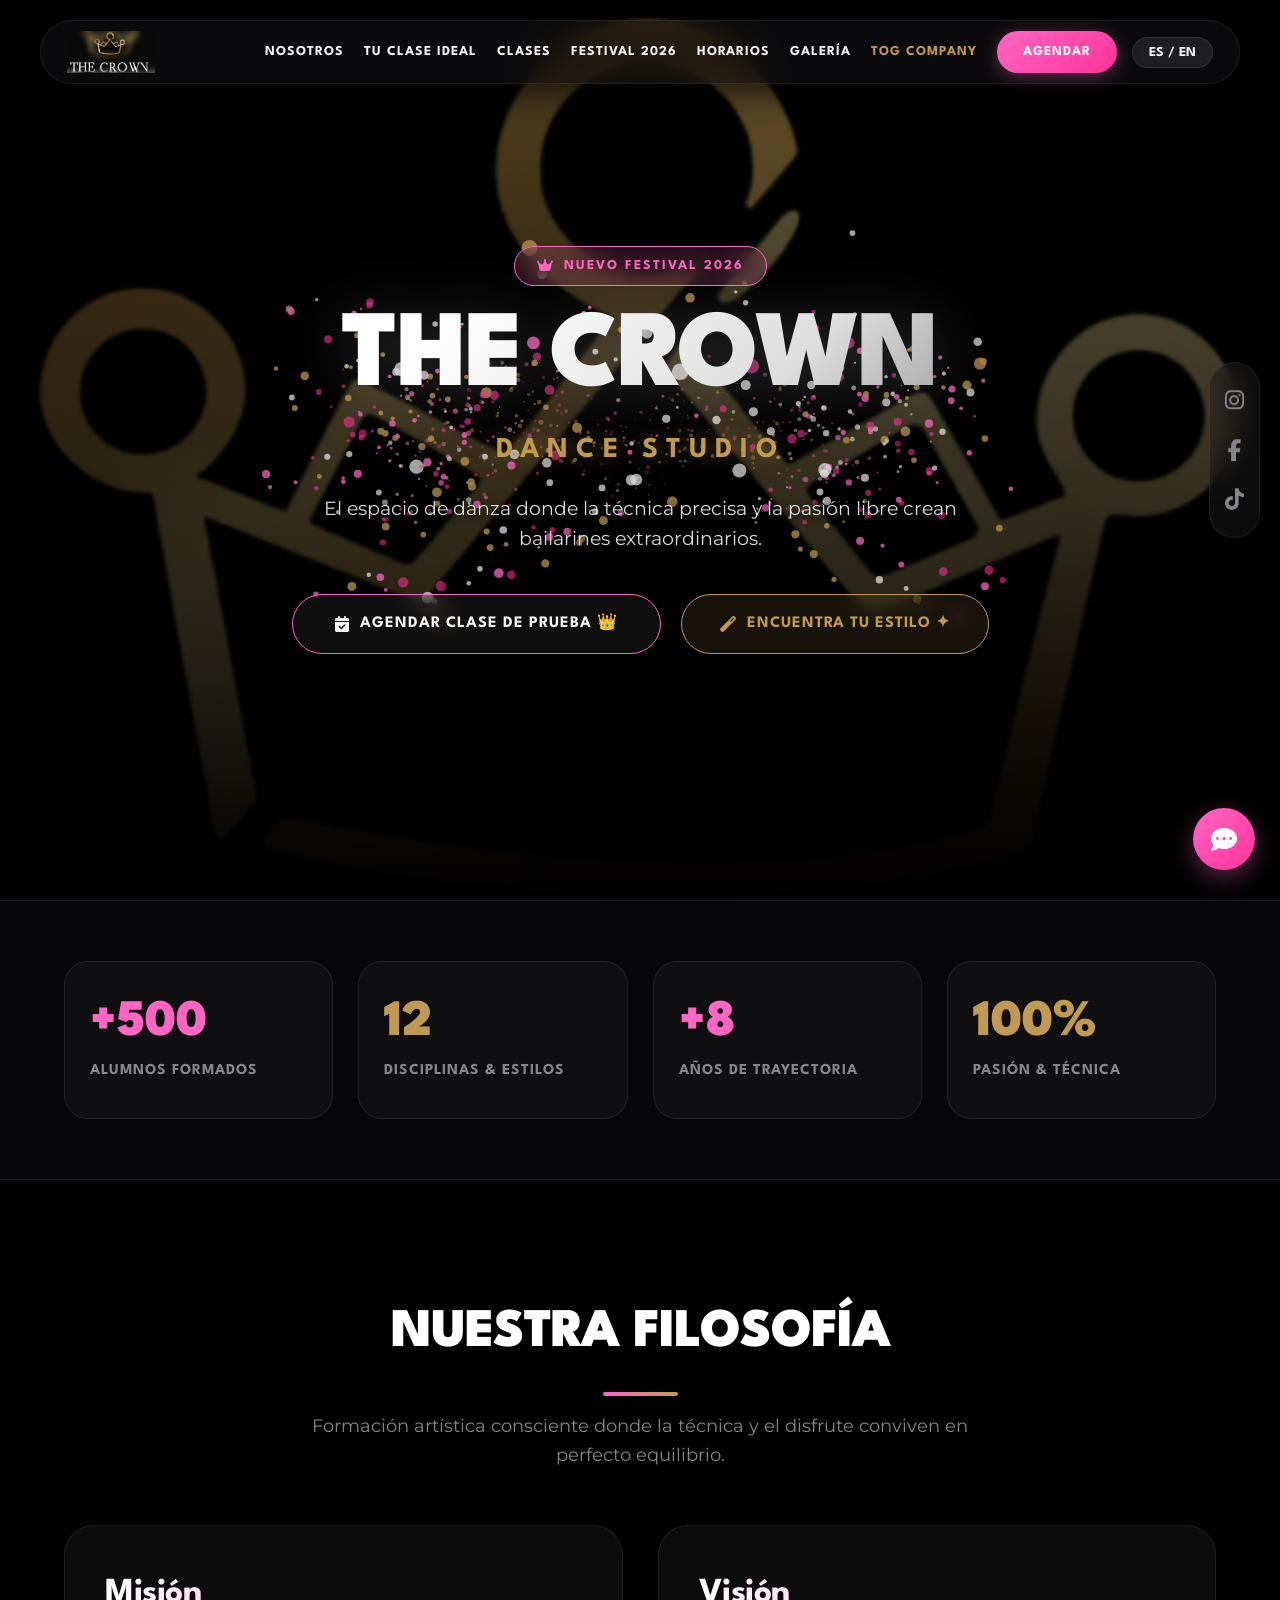
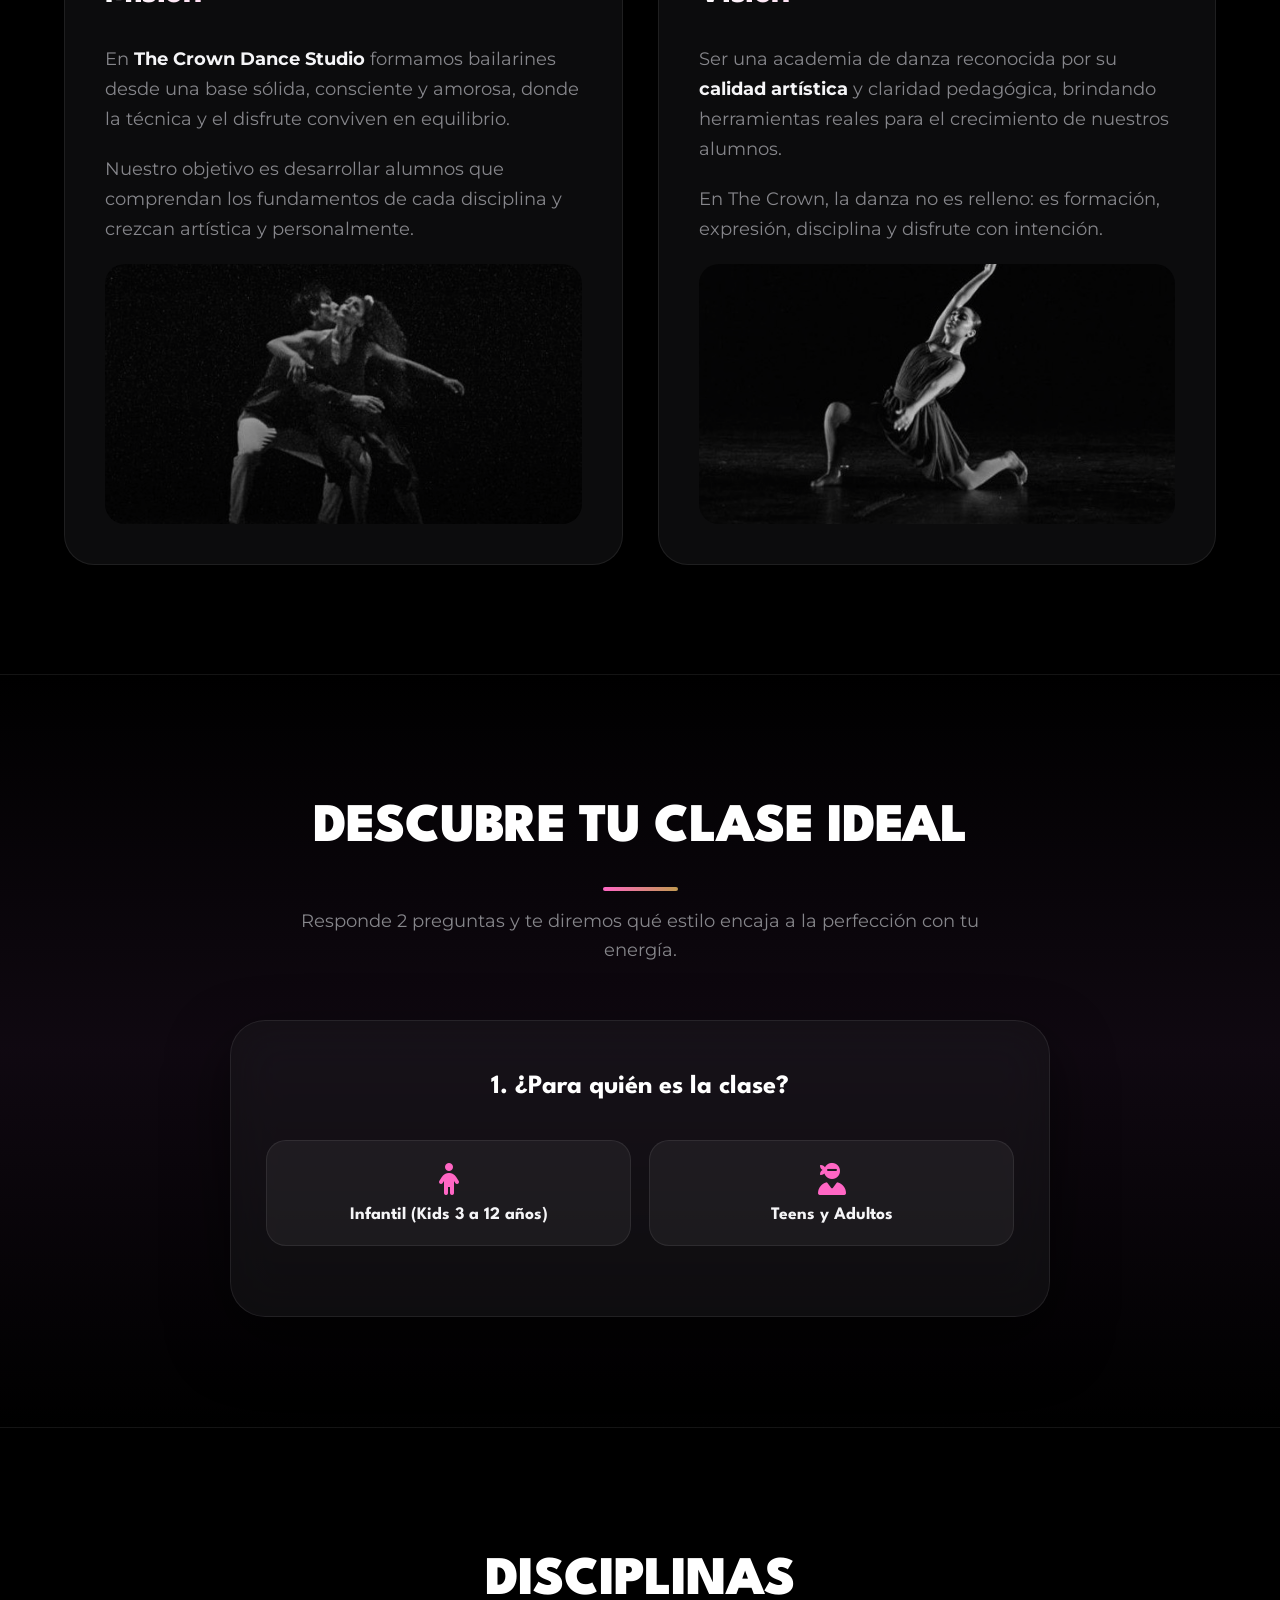
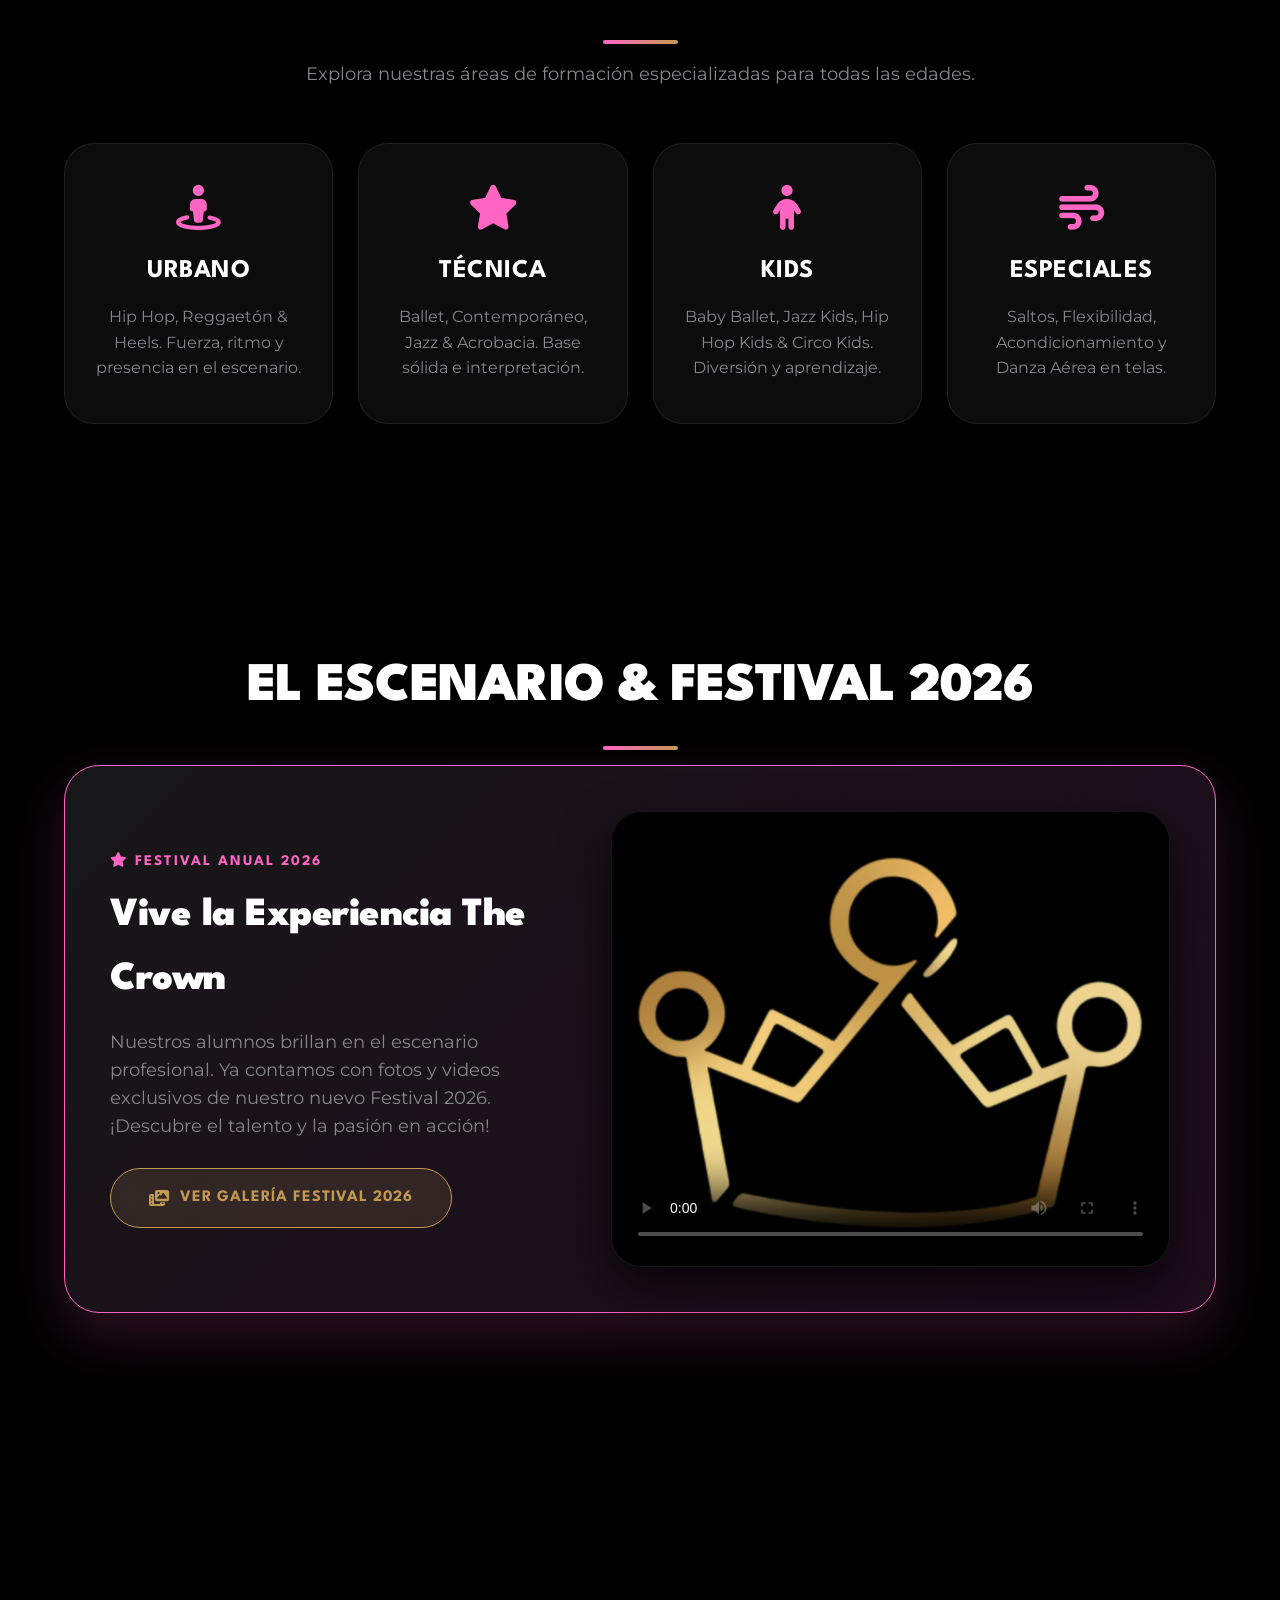
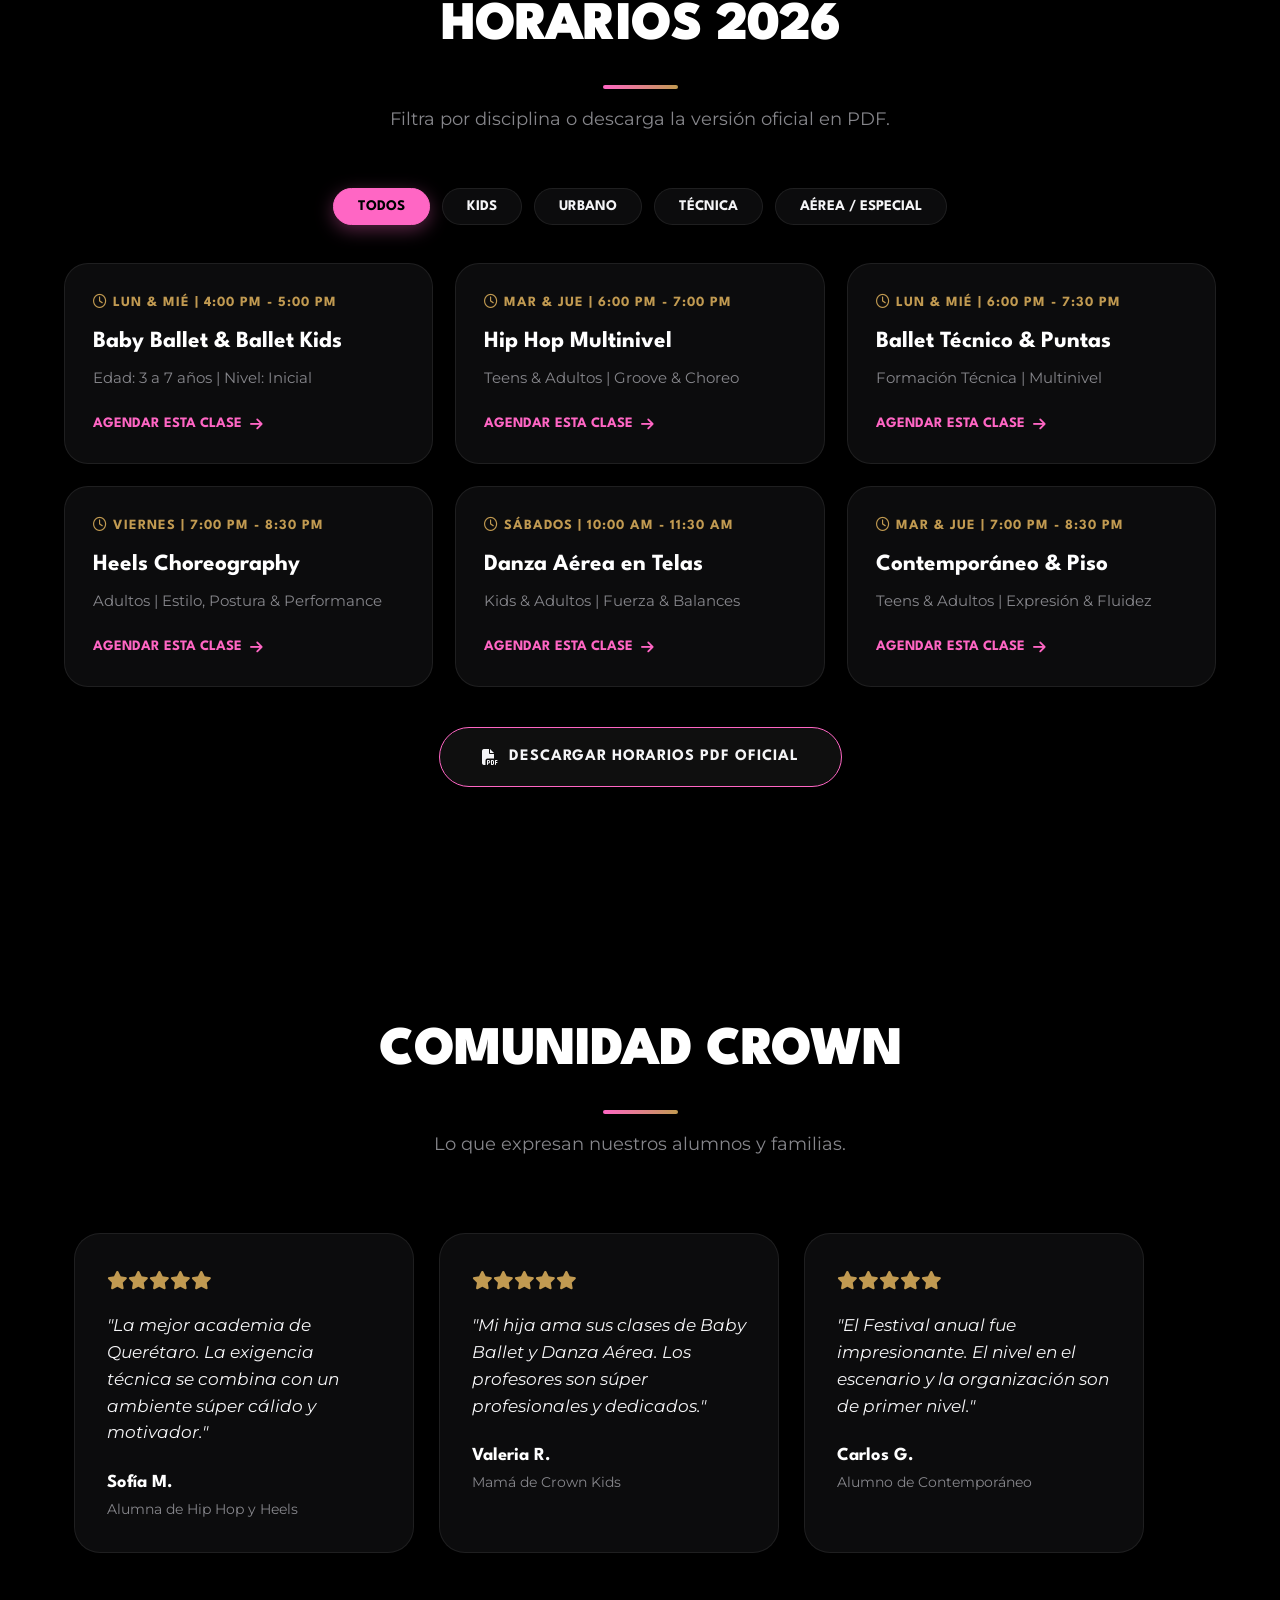
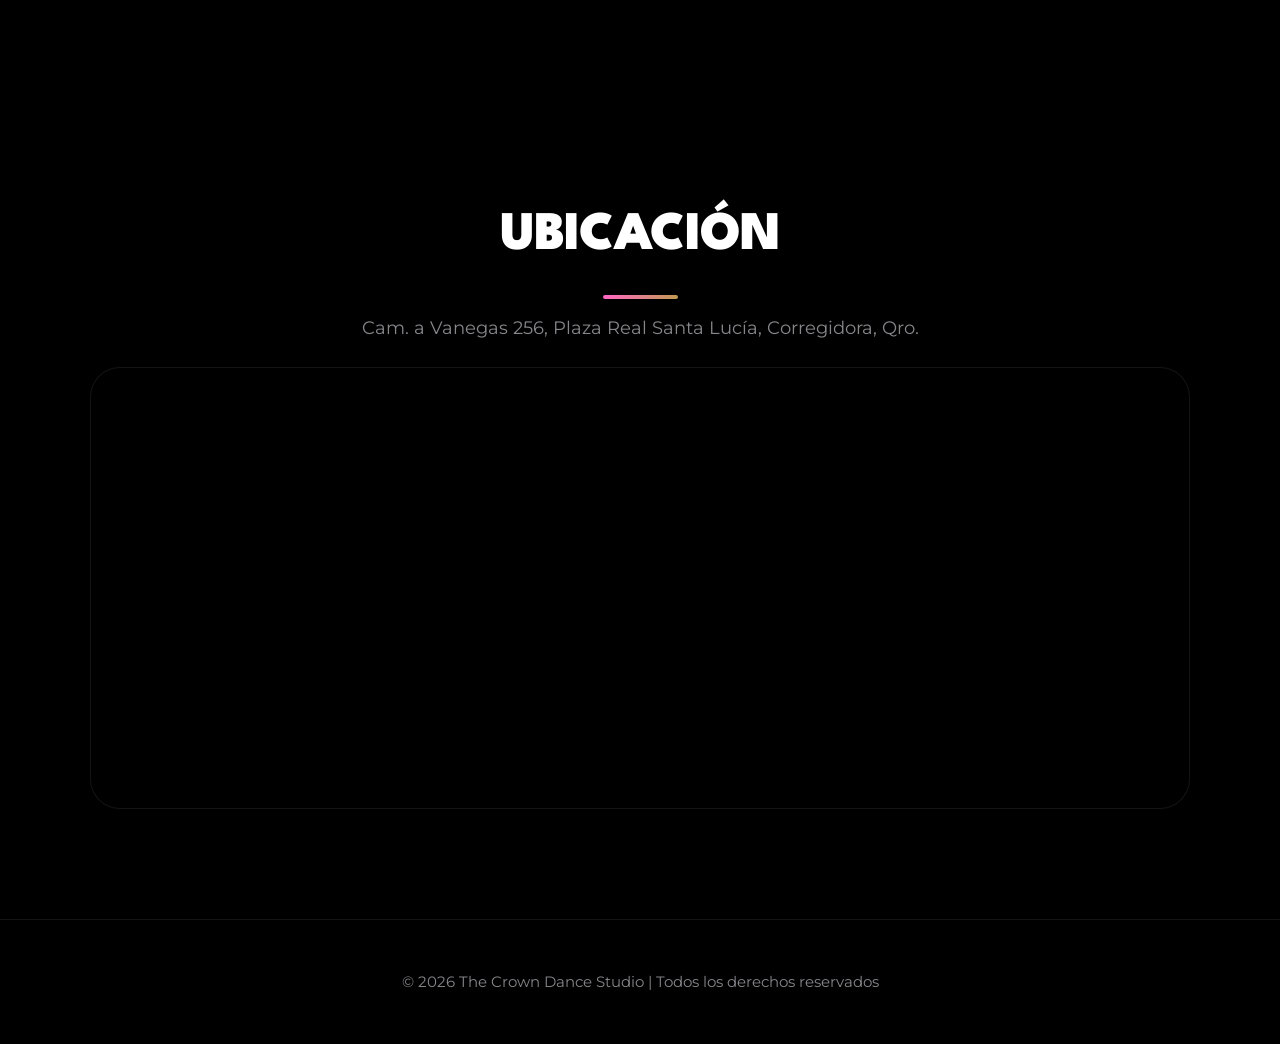
==== commit 32086460: "Fix: Optimizar carga en Safari móvil - eliminar bloqueo de cdnfonts, video preload y fallback reveal" ====
--- a/index.html
+++ b/index.html
@@ -13,8 +13,7 @@
     <!-- Google Fonts Preconnect & Preload -->
     <link rel="preconnect" href="https://fonts.googleapis.com">
     <link rel="preconnect" href="https://fonts.gstatic.com" crossorigin>
-    <link href="https://fonts.googleapis.com/css2?family=League+Spartan:wght@400;600;700;900&display=swap" rel="stylesheet">
-    <link href="https://fonts.cdnfonts.com/css/glacial-indifference-2" rel="stylesheet">
+    <link href="https://fonts.googleapis.com/css2?family=League+Spartan:wght@400;600;700;900&family=Montserrat:wght@300;400;500;700&display=swap" rel="stylesheet">
     <link rel="stylesheet" href="https://cdnjs.cloudflare.com/ajax/libs/font-awesome/6.4.0/css/all.min.css">
     
     <!-- Modular CSS System -->
@@ -52,7 +51,7 @@
 
     <!-- HEADER HERO CON CORONA 3D Y VIDEO -->
     <header id="inicio">
-        <video class="video-bg" autoplay muted loop playsinline poster="logo_corona.png">
+        <video class="video-bg" autoplay muted loop playsinline webkit-playsinline preload="metadata" poster="logo_corona.png">
             <source src="video-fondo.mp4" type="video/mp4">
         </video>
         <div class="video-overlay"></div>
--- a/css/base.css
+++ b/css/base.css
@@ -24,7 +24,7 @@
     --text-primary: #f5f5f7;
     --text-secondary: #86868b;
     --font-heading: 'League Spartan', -apple-system, BlinkMacSystemFont, sans-serif;
-    --font-body: 'Glacial Indifference', sans-serif;
+    --font-body: 'Glacial Indifference', 'Montserrat', -apple-system, BlinkMacSystemFont, 'Segoe UI', Roboto, sans-serif;
     --font-cinzel: 'Cinzel Decorative', serif;
     
     /* Variables de interacción */
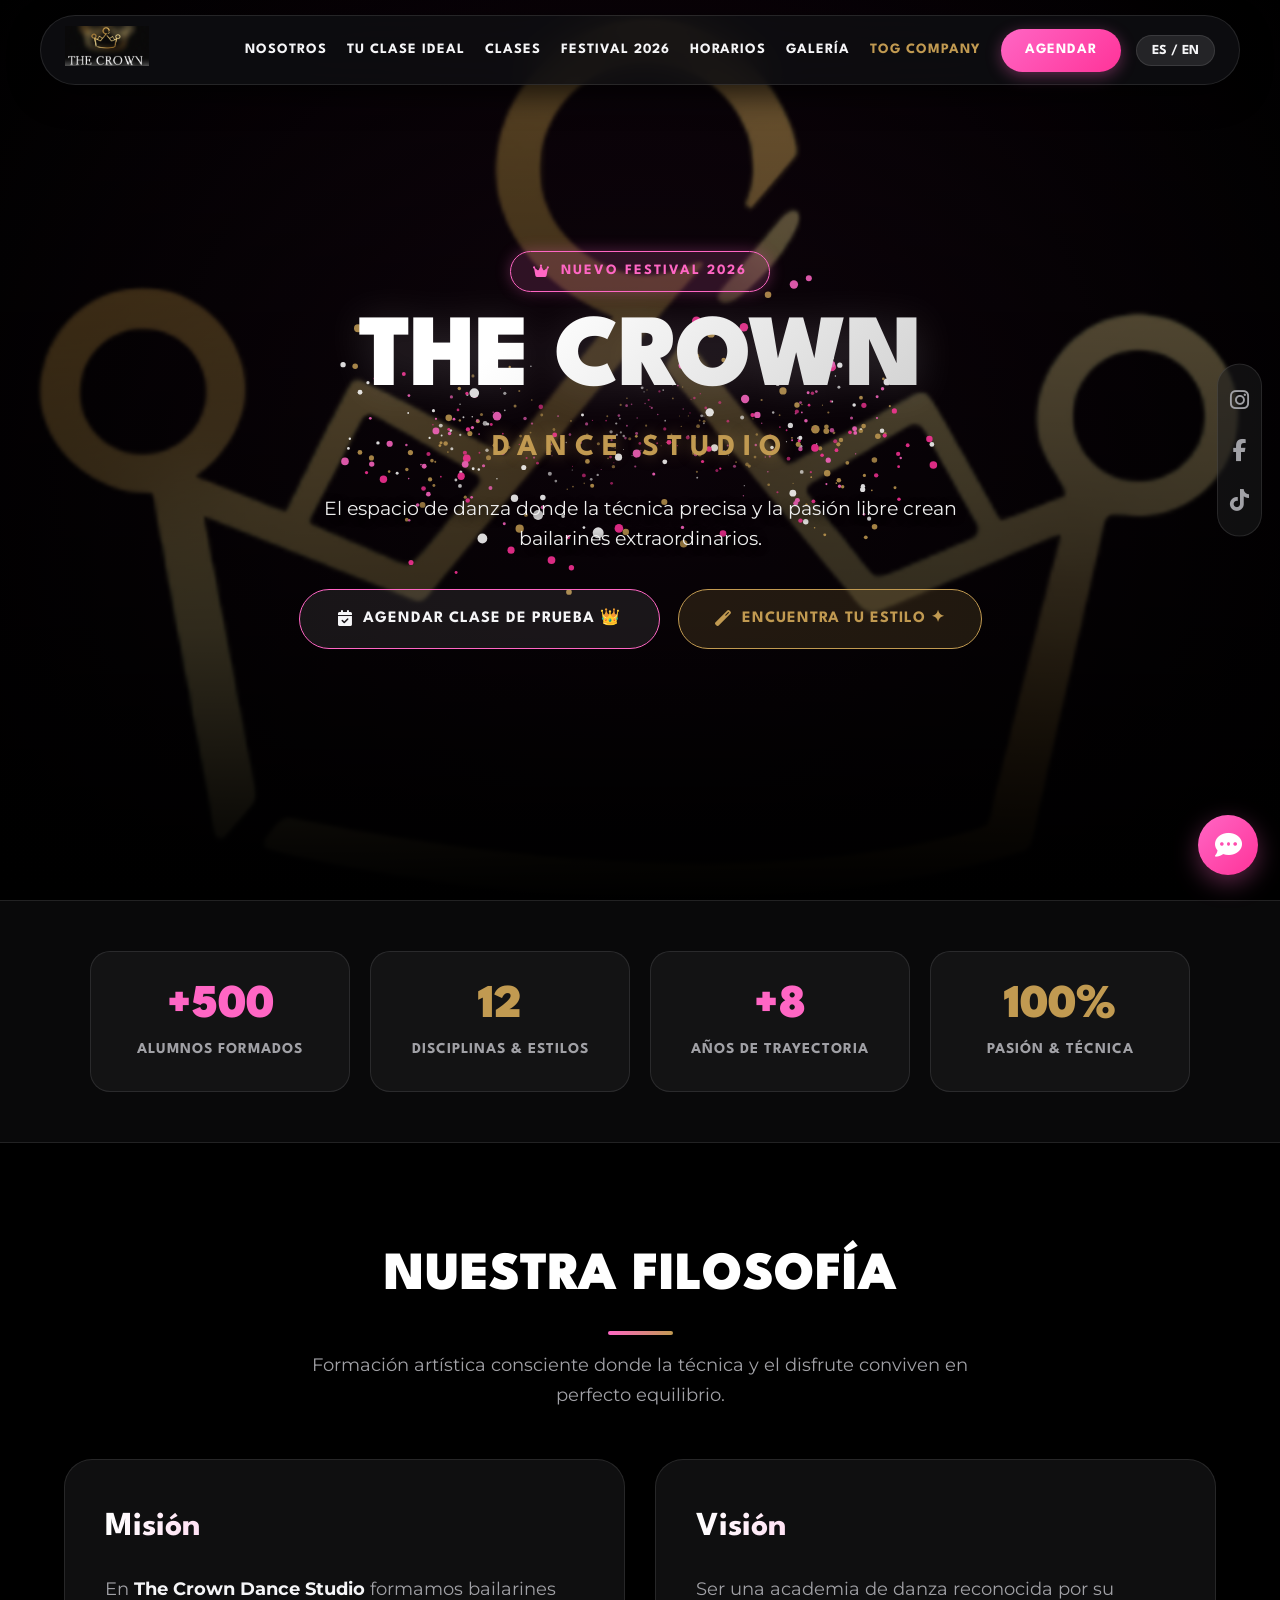
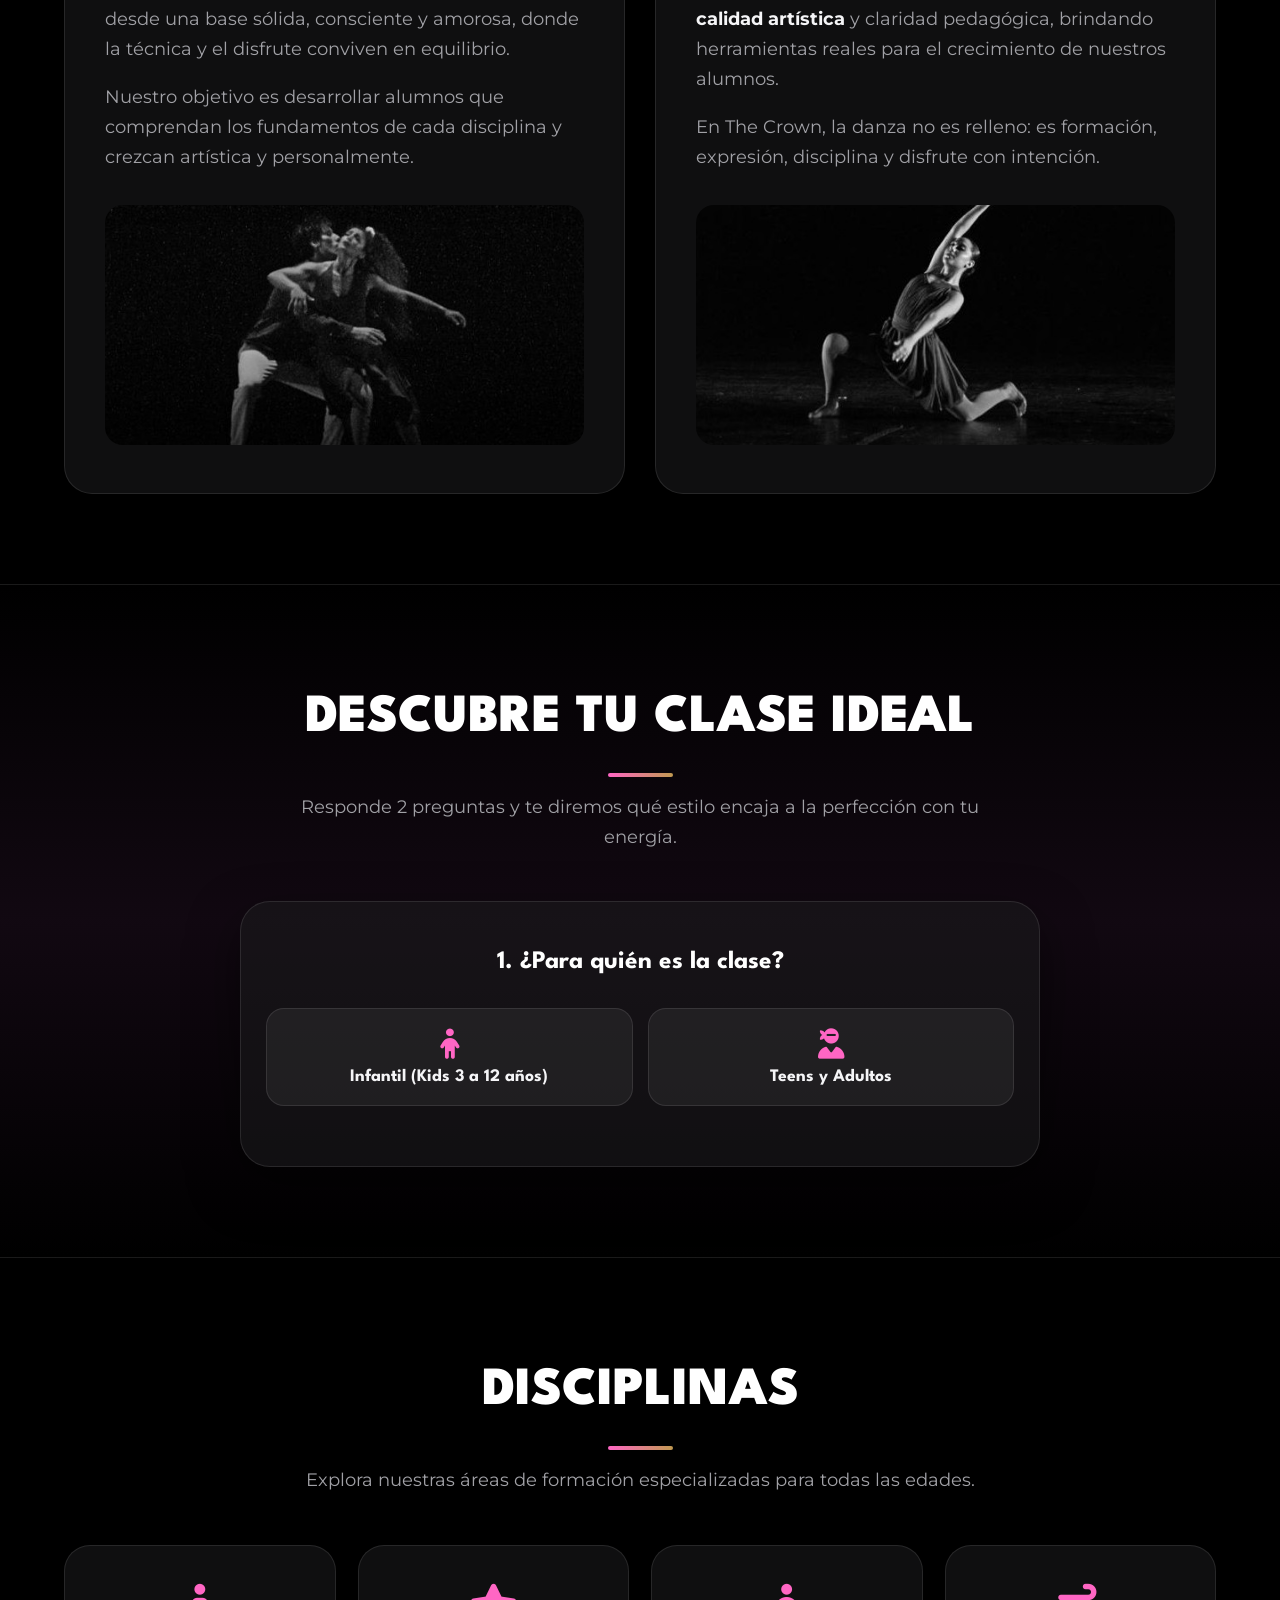
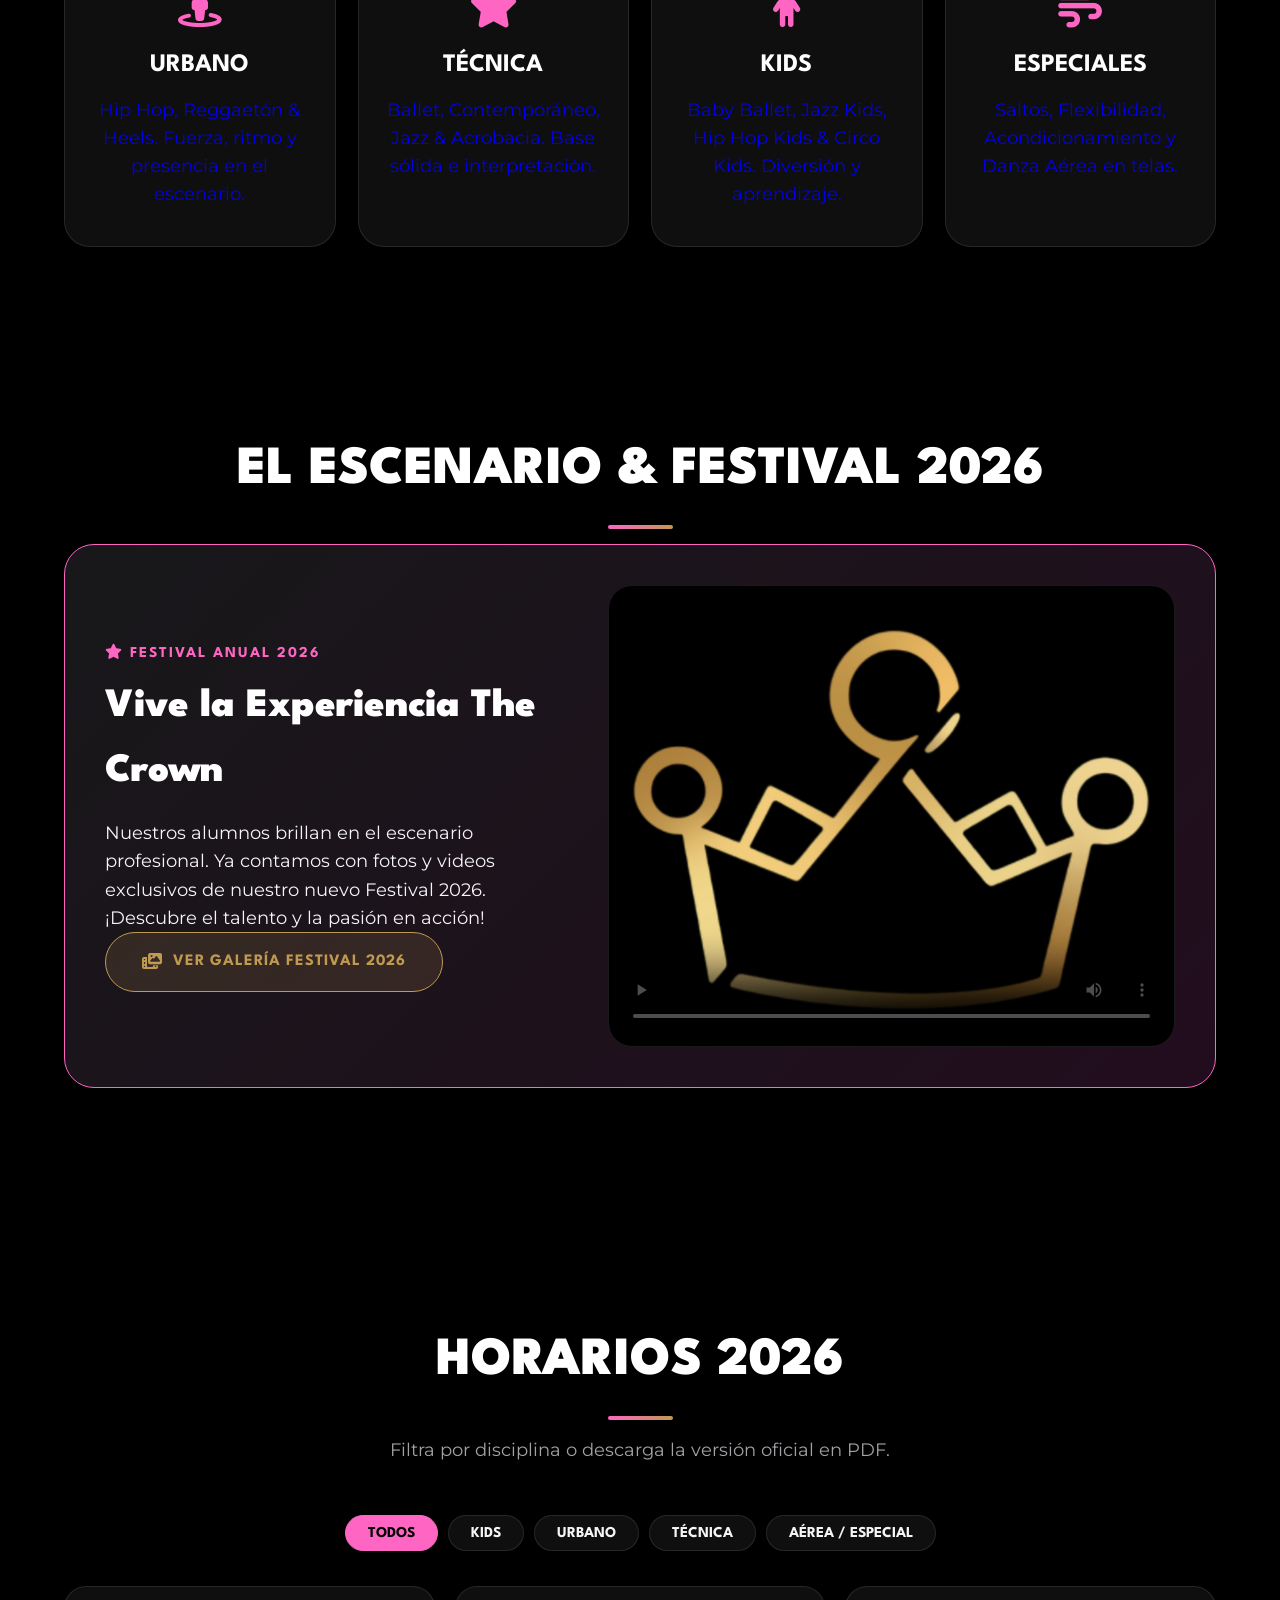
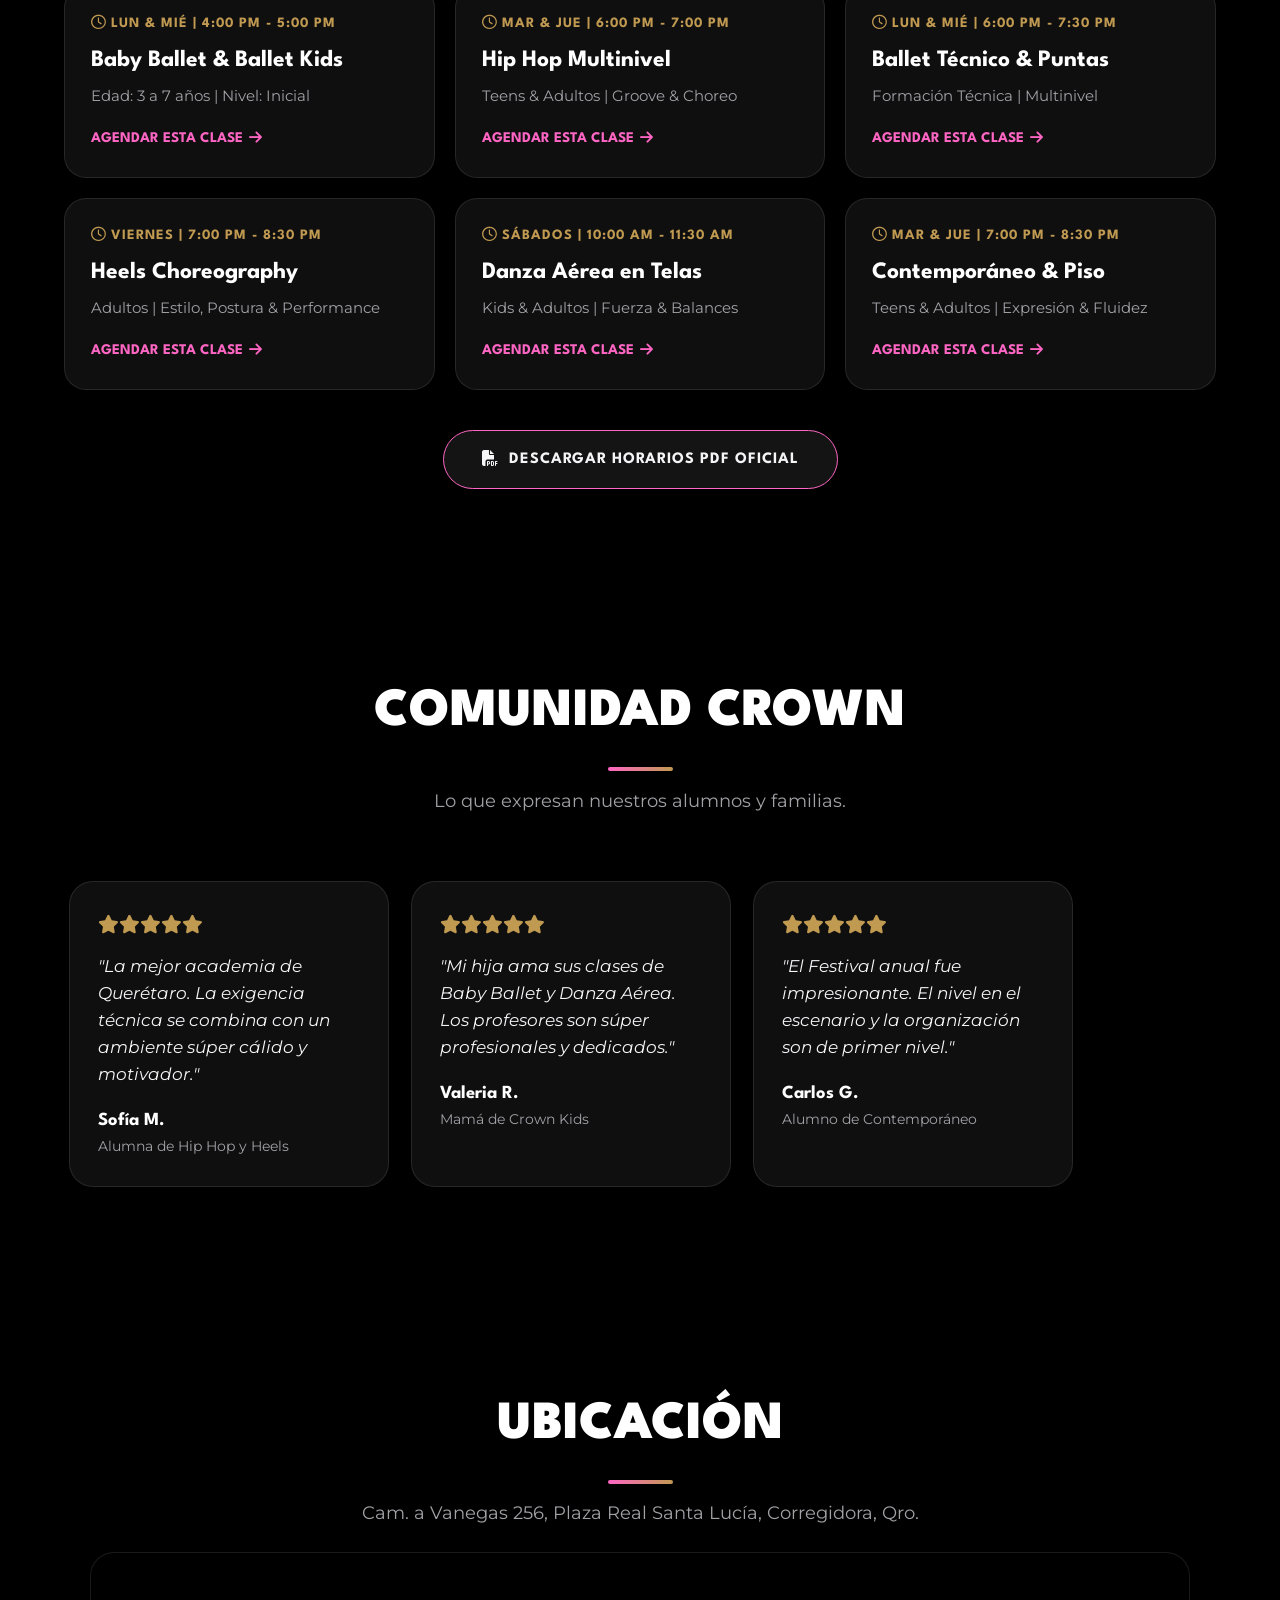
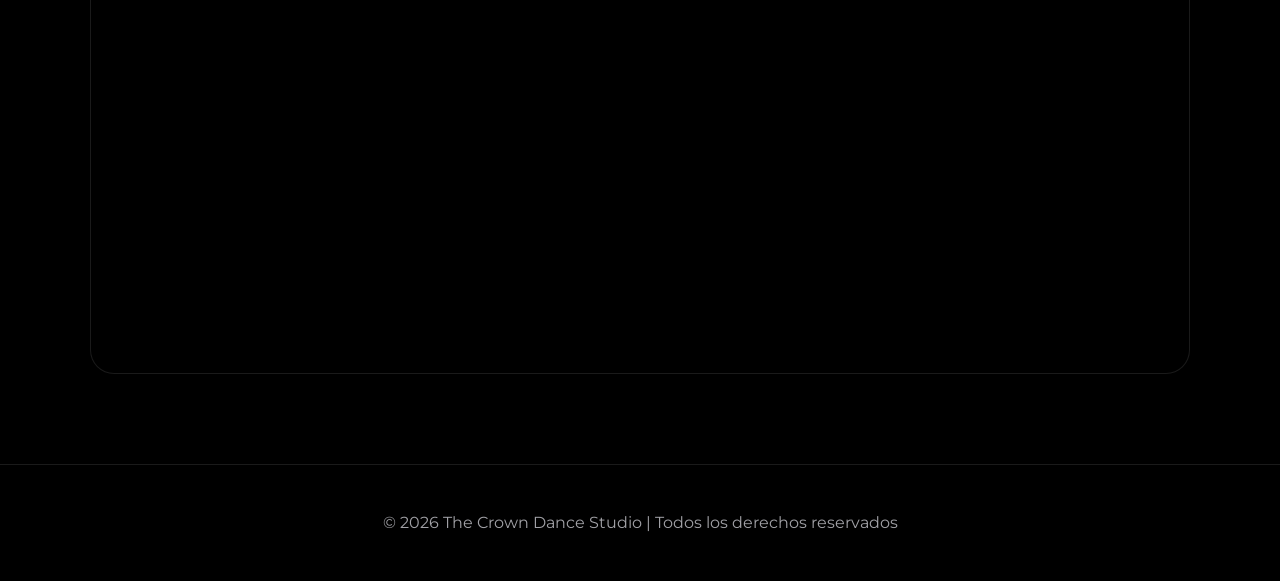
==== commit 5c819d25: "Fix: Versión auto-contenida ultra-compatible con Safari iOS móvil sin bloqueos de red" ====
--- a/index.html
+++ b/index.html
@@ -2,7 +2,7 @@
 <html lang="es">
 <head>
     <meta charset="UTF-8">
-    <meta name="viewport" content="width=device-width, initial-scale=1.0">
+    <meta name="viewport" content="width=device-width, initial-scale=1.0, maximum-scale=5.0">
     
     <title>The Crown Dance Studio | Clases de Baile en Corregidora, Querétaro</title>
     <meta name="description" content="Aprende a bailar en The Crown Dance Studio en Plaza Real Santa Lucía, Corregidora, Querétaro. Clases de Hip Hop, Ballet, Jazz, Reggaetón, Heels, Danza Aérea y Baby Ballet.">
@@ -10,16 +10,857 @@
     
     <link rel="icon" type="image/png" href="logo_corona.png">
     
-    <!-- Google Fonts Preconnect & Preload -->
+    <!-- Fuentes Google Fonts de Alta Velocidad (No Bloqueantes) -->
     <link rel="preconnect" href="https://fonts.googleapis.com">
     <link rel="preconnect" href="https://fonts.gstatic.com" crossorigin>
     <link href="https://fonts.googleapis.com/css2?family=League+Spartan:wght@400;600;700;900&family=Montserrat:wght@300;400;500;700&display=swap" rel="stylesheet">
     <link rel="stylesheet" href="https://cdnjs.cloudflare.com/ajax/libs/font-awesome/6.4.0/css/all.min.css">
     
-    <!-- Modular CSS System -->
-    <link rel="stylesheet" href="css/base.css">
-    <link rel="stylesheet" href="css/components.css">
-    <link rel="stylesheet" href="css/3d-effects.css">
+    <style>
+        /* --- VARIABLES GLOBALES INSTITUCIONALES --- */
+        :root {
+            --apple-dark: #000000;
+            --apple-surface: rgba(28, 28, 30, 0.55);
+            --apple-border: rgba(255, 255, 255, 0.1);
+            --apple-border-bright: rgba(255, 102, 196, 0.45);
+            --rosa-neon: #FF66C4;
+            --rosa-glow: rgba(255, 102, 196, 0.35);
+            --dorado: #C19A51;
+            --dorado-glow: rgba(193, 154, 81, 0.25);
+            --text-primary: #f5f5f7;
+            --text-secondary: #a1a1a6;
+            --font-heading: 'League Spartan', -apple-system, BlinkMacSystemFont, sans-serif;
+            --font-body: 'Montserrat', -apple-system, BlinkMacSystemFont, sans-serif;
+        }
+
+        /* --- RESET GLOBAL --- */
+        * {
+            box-sizing: border-box;
+            margin: 0;
+            padding: 0;
+            -webkit-font-smoothing: antialiased;
+        }
+
+        html, body {
+            max-width: 100vw;
+            overflow-x: hidden;
+            background-color: var(--apple-dark);
+            color: var(--text-primary);
+            font-family: var(--font-body);
+            font-size: 1.05rem;
+            line-height: 1.6;
+            scroll-behavior: smooth;
+        }
+
+        /* Luces ambientales seguras (sin bugs de blur en GPU móvil) */
+        body::before {
+            content: '';
+            position: fixed;
+            top: -10%;
+            left: -10%;
+            width: 50vw;
+            height: 50vw;
+            background: radial-gradient(circle, rgba(255, 102, 196, 0.2) 0%, transparent 70%);
+            z-index: -3;
+            pointer-events: none;
+        }
+
+        body::after {
+            content: '';
+            position: fixed;
+            bottom: -10%;
+            right: -10%;
+            width: 50vw;
+            height: 50vw;
+            background: radial-gradient(circle, rgba(193, 154, 81, 0.15) 0%, transparent 70%);
+            z-index: -3;
+            pointer-events: none;
+        }
+
+        /* Spotlight Cursor Glow */
+        .cursor-glow {
+            position: fixed;
+            width: 320px;
+            height: 320px;
+            background: radial-gradient(circle, rgba(255, 102, 196, 0.15) 0%, transparent 70%);
+            border-radius: 50%;
+            pointer-events: none;
+            z-index: -2;
+            transform: translate(-50%, -50%);
+            left: var(--mouse-x, -500px);
+            top: var(--mouse-y, -500px);
+            transition: width 0.3s, height 0.3s;
+        }
+
+        /* Soporte Idioma */
+        .en { display: none; }
+        body.lang-en .en { display: inline-block; }
+        body.lang-en .es { display: none !important; }
+        body.lang-en div.en, body.lang-en p.en, body.lang-en h2.en, body.lang-en h3.en { display: block; }
+
+        /* --- NAVBAR FLOTANTE --- */
+        .navbar {
+            position: fixed;
+            top: 15px;
+            left: 50%;
+            transform: translateX(-50%);
+            width: 95%;
+            max-width: 1200px;
+            background: rgba(15, 15, 18, 0.85);
+            backdrop-filter: blur(20px);
+            -webkit-backdrop-filter: blur(20px);
+            border: 1px solid var(--apple-border);
+            border-radius: 40px;
+            padding: 10px 24px;
+            z-index: 1000;
+            display: flex;
+            justify-content: space-between;
+            align-items: center;
+            box-shadow: 0 10px 30px rgba(0, 0, 0, 0.7);
+            transition: top 0.4s ease, opacity 0.4s ease;
+        }
+
+        .nav-hidden { top: -100px; opacity: 0; }
+
+        .nav-logo img {
+            height: 40px;
+            width: auto;
+            transition: transform 0.3s;
+        }
+        .nav-logo img:hover { transform: scale(1.05); }
+
+        .hamburger {
+            display: none;
+            color: #fff;
+            font-size: 1.5rem;
+            cursor: pointer;
+            padding: 5px;
+        }
+
+        .nav-links {
+            display: flex;
+            align-items: center;
+        }
+
+        .nav-links a {
+            color: var(--text-primary);
+            text-decoration: none;
+            margin-left: 20px;
+            font-size: 0.85rem;
+            text-transform: uppercase;
+            font-family: var(--font-heading);
+            font-weight: 700;
+            letter-spacing: 1px;
+            transition: color 0.3s;
+        }
+
+        .nav-links a:hover:not(.nav-cta) { color: var(--rosa-neon); }
+
+        .nav-cta {
+            background: linear-gradient(135deg, var(--rosa-neon), #ff3399);
+            color: #fff !important;
+            padding: 10px 24px;
+            border-radius: 30px;
+            margin-left: 20px;
+            font-weight: 700;
+            box-shadow: 0 4px 15px var(--rosa-glow);
+            transition: transform 0.3s, box-shadow 0.3s;
+        }
+        .nav-cta:hover { transform: translateY(-2px); box-shadow: 0 8px 25px var(--rosa-glow); }
+
+        .lang-btn {
+            background: rgba(255, 255, 255, 0.1);
+            border: 1px solid var(--apple-border);
+            color: var(--text-primary);
+            padding: 8px 15px;
+            cursor: pointer;
+            font-family: var(--font-heading);
+            font-weight: 700;
+            font-size: 0.82rem;
+            margin-left: 15px;
+            border-radius: 20px;
+            transition: 0.3s;
+        }
+        .lang-btn:hover { background: var(--rosa-neon); color: #000; }
+
+        /* --- HEADER HERO --- */
+        header#inicio {
+            position: relative;
+            height: 100vh;
+            min-height: 620px;
+            display: flex;
+            flex-direction: column;
+            justify-content: center;
+            align-items: center;
+            text-align: center;
+            overflow: hidden;
+            background: radial-gradient(circle at center, #1b0716 0%, #000000 100%);
+            z-index: 1;
+        }
+
+        .video-bg {
+            position: absolute;
+            top: 0;
+            left: 0;
+            width: 100%;
+            height: 100%;
+            object-fit: cover;
+            z-index: 1;
+            opacity: 0.65;
+        }
+
+        .video-overlay {
+            position: absolute;
+            top: 0;
+            left: 0;
+            width: 100%;
+            height: 100%;
+            background: linear-gradient(to bottom, rgba(0,0,0,0.3) 0%, rgba(0,0,0,0.7) 70%, #000 100%);
+            z-index: 2;
+        }
+
+        #crown3dCanvas {
+            position: absolute;
+            top: 0;
+            left: 0;
+            width: 100%;
+            height: 100%;
+            z-index: 3;
+            pointer-events: none;
+            opacity: 0.85;
+        }
+
+        .header-content {
+            position: relative;
+            z-index: 4;
+            padding: 0 20px;
+            max-width: 900px;
+        }
+
+        .badge-festival {
+            display: inline-flex;
+            align-items: center;
+            gap: 10px;
+            background: rgba(255, 102, 196, 0.15);
+            border: 1px solid var(--rosa-neon);
+            padding: 8px 22px;
+            border-radius: 30px;
+            font-family: var(--font-heading);
+            font-size: 0.85rem;
+            font-weight: 700;
+            color: var(--rosa-neon);
+            text-transform: uppercase;
+            letter-spacing: 2px;
+            margin-bottom: 20px;
+            box-shadow: 0 0 15px rgba(255, 102, 196, 0.3);
+        }
+
+        .brand-name {
+            font-family: var(--font-heading);
+            font-weight: 900;
+            font-size: clamp(3.5rem, 8vw, 7rem);
+            margin: 0;
+            letter-spacing: -2px;
+            text-transform: uppercase;
+            line-height: 0.95;
+            background: linear-gradient(135deg, #ffffff 30%, #cccccc 100%);
+            -webkit-background-clip: text;
+            -webkit-text-fill-color: transparent;
+            filter: drop-shadow(0 4px 20px rgba(255,255,255,0.15));
+        }
+
+        .tagline {
+            font-family: var(--font-heading);
+            font-size: clamp(1.1rem, 3vw, 1.8rem);
+            letter-spacing: 8px;
+            text-transform: uppercase;
+            margin-top: 15px;
+            color: var(--dorado);
+            font-weight: 700;
+            text-shadow: 0 0 15px rgba(193, 154, 81, 0.4);
+        }
+
+        .hero-actions {
+            display: flex;
+            gap: 18px;
+            justify-content: center;
+            align-items: center;
+            margin-top: 35px;
+            flex-wrap: wrap;
+        }
+
+        .main-btn {
+            padding: 16px 38px;
+            background: rgba(255, 255, 255, 0.08);
+            border: 1px solid var(--rosa-neon);
+            color: var(--text-primary);
+            text-decoration: none;
+            font-weight: 700;
+            border-radius: 35px;
+            letter-spacing: 1px;
+            cursor: pointer;
+            display: inline-flex;
+            align-items: center;
+            gap: 10px;
+            font-family: var(--font-heading);
+            font-size: 0.95rem;
+            text-transform: uppercase;
+            transition: 0.3s;
+        }
+        .main-btn:hover {
+            background: var(--rosa-neon);
+            color: #000;
+            box-shadow: 0 0 30px var(--rosa-glow);
+            transform: translateY(-3px);
+        }
+
+        .btn-gold {
+            padding: 16px 36px;
+            background: rgba(193, 154, 81, 0.15);
+            border: 1px solid var(--dorado);
+            color: var(--dorado);
+            text-decoration: none;
+            font-weight: 700;
+            border-radius: 35px;
+            letter-spacing: 1px;
+            cursor: pointer;
+            display: inline-flex;
+            align-items: center;
+            gap: 10px;
+            font-family: var(--font-heading);
+            font-size: 0.95rem;
+            text-transform: uppercase;
+            transition: 0.3s;
+        }
+        .btn-gold:hover {
+            background: var(--dorado);
+            color: #000;
+            box-shadow: 0 0 25px rgba(193, 154, 81, 0.4);
+            transform: translateY(-3px);
+        }
+
+        /* --- STATS SECTION --- */
+        .stats-section {
+            padding: 50px 5%;
+            background: rgba(15, 15, 18, 0.6);
+            border-top: 1px solid var(--apple-border);
+            border-bottom: 1px solid var(--apple-border);
+        }
+
+        .stats-grid {
+            display: grid;
+            grid-template-columns: repeat(auto-fit, minmax(200px, 1fr));
+            gap: 20px;
+            max-width: 1100px;
+            margin: 0 auto;
+        }
+
+        .stat-card {
+            background: var(--apple-surface);
+            border: 1px solid var(--apple-border);
+            border-radius: 20px;
+            padding: 30px 20px;
+            text-align: center;
+            transition: transform 0.3s;
+        }
+        .stat-card:hover { transform: translateY(-5px); border-color: var(--rosa-neon); }
+
+        .stat-number {
+            font-family: var(--font-heading);
+            font-size: 2.8rem;
+            font-weight: 900;
+            color: var(--rosa-neon);
+            line-height: 1;
+            margin-bottom: 8px;
+        }
+        .stat-number.gold { color: var(--dorado); }
+
+        .stat-label {
+            font-family: var(--font-heading);
+            font-size: 0.9rem;
+            text-transform: uppercase;
+            letter-spacing: 1px;
+            color: var(--text-secondary);
+            font-weight: 700;
+        }
+
+        /* --- SECCIONES --- */
+        section {
+            padding: 90px 5%;
+            text-align: center;
+            position: relative;
+            z-index: 1;
+        }
+
+        .section-title {
+            color: #fff;
+            font-family: var(--font-heading);
+            font-size: clamp(2.2rem, 5vw, 3.2rem);
+            margin-bottom: 15px;
+            display: inline-block;
+            text-transform: uppercase;
+            font-weight: 900;
+        }
+        .section-title::after {
+            content: '';
+            display: block;
+            width: 65px;
+            height: 4px;
+            background: linear-gradient(90deg, var(--rosa-neon), var(--dorado));
+            margin: 12px auto 0;
+            border-radius: 4px;
+        }
+
+        .section-subtitle {
+            color: var(--text-secondary);
+            max-width: 700px;
+            margin: 0 auto 50px auto;
+            font-size: 1.1rem;
+        }
+
+        /* --- GLASS CARDS (Misión/Visión) --- */
+        .mv-wrapper {
+            display: flex;
+            justify-content: center;
+            align-items: stretch;
+            gap: 30px;
+            flex-wrap: wrap;
+            max-width: 1200px;
+            margin: 0 auto;
+        }
+
+        .mv-container {
+            flex: 1 1 320px;
+            background: var(--apple-surface);
+            border: 1px solid var(--apple-border);
+            border-radius: 28px;
+            padding: 40px;
+            text-align: left;
+            transition: transform 0.3s, border-color 0.3s;
+        }
+        .mv-container:hover {
+            border-color: rgba(255, 102, 196, 0.4);
+            transform: translateY(-5px);
+        }
+
+        .mv-title-neon {
+            font-family: var(--font-heading);
+            font-size: 2rem;
+            font-weight: 700;
+            background: linear-gradient(90deg, #fff, var(--rosa-neon));
+            -webkit-background-clip: text;
+            -webkit-text-fill-color: transparent;
+            margin-bottom: 20px;
+        }
+
+        .mv-text {
+            font-size: 1.05rem;
+            color: var(--text-secondary);
+            margin-bottom: 18px;
+            line-height: 1.7;
+        }
+
+        .mv-highlight {
+            font-weight: bold;
+            color: var(--text-primary);
+        }
+
+        .mv-image {
+            width: 100%;
+            height: 240px;
+            border-radius: 18px;
+            margin-top: 15px;
+            object-fit: cover;
+        }
+
+        /* --- QUIZ INTERACTIVO --- */
+        .quiz-section {
+            background: linear-gradient(180deg, rgba(0,0,0,0.9) 0%, rgba(25, 12, 25, 0.7) 50%, rgba(0,0,0,0.9) 100%);
+            border-top: 1px solid var(--apple-border);
+            border-bottom: 1px solid var(--apple-border);
+        }
+
+        .quiz-container {
+            max-width: 800px;
+            margin: 0 auto;
+            background: var(--apple-surface);
+            border: 1px solid var(--apple-border);
+            border-radius: 30px;
+            padding: 40px 25px;
+            text-align: center;
+            box-shadow: 0 20px 50px rgba(0,0,0,0.5);
+        }
+
+        .quiz-step { display: none; }
+        .quiz-step.active { display: block; animation: fadeIn 0.4s ease-out; }
+        @keyframes fadeIn { from { opacity: 0; transform: translateY(10px); } to { opacity: 1; transform: translateY(0); } }
+
+        .quiz-question {
+            font-family: var(--font-heading);
+            font-size: 1.5rem;
+            font-weight: 700;
+            color: #fff;
+            margin-bottom: 25px;
+        }
+
+        .quiz-options {
+            display: grid;
+            grid-template-columns: repeat(auto-fit, minmax(220px, 1fr));
+            gap: 15px;
+            margin-bottom: 20px;
+        }
+
+        .quiz-option-btn {
+            background: rgba(255, 255, 255, 0.06);
+            border: 1px solid var(--apple-border);
+            border-radius: 18px;
+            padding: 20px 15px;
+            color: var(--text-primary);
+            cursor: pointer;
+            font-family: var(--font-heading);
+            font-size: 1.05rem;
+            font-weight: 700;
+            transition: 0.3s;
+        }
+        .quiz-option-btn i {
+            font-size: 1.8rem;
+            display: block;
+            margin-bottom: 10px;
+            color: var(--rosa-neon);
+        }
+        .quiz-option-btn:hover {
+            background: rgba(255, 102, 196, 0.18);
+            border-color: var(--rosa-neon);
+            transform: translateY(-4px);
+        }
+
+        .quiz-result-card {
+            background: rgba(255, 102, 196, 0.12);
+            border: 1px solid var(--rosa-neon);
+            border-radius: 24px;
+            padding: 30px 20px;
+            margin-top: 15px;
+        }
+        .quiz-result-card h4 {
+            font-family: var(--font-heading);
+            font-size: 2rem;
+            color: #fff;
+            margin-bottom: 10px;
+        }
+
+        /* --- CLASES GRID --- */
+        .classes-grid {
+            display: grid;
+            grid-template-columns: repeat(auto-fit, minmax(260px, 1fr));
+            gap: 22px;
+            max-width: 1200px;
+            margin: 0 auto;
+        }
+
+        .card {
+            background: var(--apple-surface);
+            border: 1px solid var(--apple-border);
+            border-radius: 26px;
+            padding: 38px 24px;
+            text-decoration: none;
+            display: block;
+            text-align: center;
+            transition: transform 0.3s, border-color 0.3s;
+        }
+        .card:hover {
+            border-color: var(--rosa-neon);
+            transform: translateY(-8px);
+            box-shadow: 0 15px 35px rgba(0,0,0,0.6);
+        }
+        .card i {
+            color: var(--rosa-neon);
+            font-size: 2.6rem;
+            margin-bottom: 18px;
+            display: inline-block;
+        }
+        .card h3 {
+            font-family: var(--font-heading);
+            font-weight: 700;
+            color: #fff;
+            margin-bottom: 10px;
+            font-size: 1.5rem;
+        }
+
+        /* --- FESTIVAL BANNER --- */
+        .festival-banner {
+            max-width: 1200px;
+            margin: 0 auto 50px auto;
+            background: linear-gradient(135deg, rgba(28,28,30,0.85), rgba(42, 16, 38, 0.8));
+            border: 1px solid var(--rosa-neon);
+            border-radius: 30px;
+            padding: 40px;
+            display: grid;
+            grid-template-columns: 1fr 1.2fr;
+            gap: 30px;
+            align-items: center;
+            text-align: left;
+        }
+
+        .festival-text h3 {
+            font-family: var(--font-heading);
+            font-size: 2.4rem;
+            font-weight: 900;
+            color: #fff;
+            margin-bottom: 15px;
+        }
+
+        .video-container-glass {
+            max-width: 1000px;
+            margin: 0 auto;
+            border-radius: 24px;
+            overflow: hidden;
+            border: 1px solid var(--apple-border);
+            background: #000;
+            padding: 8px;
+        }
+        .video-container-glass video {
+            border-radius: 18px;
+            display: block;
+            width: 100%;
+            height: auto;
+        }
+
+        /* --- HORARIOS GRID --- */
+        .schedule-controls {
+            display: flex;
+            justify-content: center;
+            gap: 10px;
+            flex-wrap: wrap;
+            margin-bottom: 35px;
+        }
+
+        .sched-btn {
+            background: var(--apple-surface);
+            border: 1px solid var(--apple-border);
+            color: var(--text-primary);
+            padding: 10px 22px;
+            border-radius: 25px;
+            font-family: var(--font-heading);
+            font-weight: 700;
+            font-size: 0.9rem;
+            text-transform: uppercase;
+            cursor: pointer;
+            transition: 0.3s;
+        }
+        .sched-btn:hover, .sched-btn.active {
+            background: var(--rosa-neon);
+            color: #000;
+            border-color: var(--rosa-neon);
+        }
+
+        .schedule-grid {
+            display: grid;
+            grid-template-columns: repeat(auto-fit, minmax(280px, 1fr));
+            gap: 20px;
+            max-width: 1200px;
+            margin: 0 auto;
+            text-align: left;
+        }
+
+        .sched-card {
+            background: var(--apple-surface);
+            border: 1px solid var(--apple-border);
+            border-radius: 22px;
+            padding: 26px;
+            display: flex;
+            flex-direction: column;
+            justify-content: space-between;
+            transition: transform 0.3s;
+        }
+        .sched-card:hover { transform: translateY(-4px); border-color: rgba(193, 154, 81, 0.6); }
+
+        .sched-time {
+            font-family: var(--font-heading);
+            font-size: 0.85rem;
+            font-weight: 700;
+            color: var(--dorado);
+            text-transform: uppercase;
+            letter-spacing: 1px;
+            margin-bottom: 6px;
+        }
+        .sched-title {
+            font-family: var(--font-heading);
+            font-size: 1.4rem;
+            font-weight: 700;
+            color: #fff;
+            margin-bottom: 5px;
+        }
+        .sched-meta {
+            font-size: 0.92rem;
+            color: var(--text-secondary);
+            margin-bottom: 18px;
+        }
+        .sched-link {
+            color: var(--rosa-neon);
+            font-family: var(--font-heading);
+            font-weight: 700;
+            font-size: 0.88rem;
+            text-transform: uppercase;
+            text-decoration: none;
+            display: inline-flex;
+            align-items: center;
+            gap: 6px;
+        }
+        .sched-link:hover { text-decoration: underline; }
+
+        /* --- REVIEWS SLIDER --- */
+        .reviews-slider {
+            display: flex;
+            gap: 22px;
+            overflow-x: auto;
+            padding: 15px 5px;
+            scroll-snap-type: x mandatory;
+            max-width: 1200px;
+            margin: 0 auto;
+            -webkit-overflow-scrolling: touch;
+        }
+        .reviews-slider::-webkit-scrollbar { height: 6px; }
+        .reviews-slider::-webkit-scrollbar-thumb { background: var(--rosa-neon); border-radius: 10px; }
+
+        .review-card {
+            flex: 0 0 320px;
+            scroll-snap-align: center;
+            background: var(--apple-surface);
+            border: 1px solid var(--apple-border);
+            border-radius: 24px;
+            padding: 28px;
+            text-align: left;
+        }
+        .stars { color: var(--dorado); margin-bottom: 14px; font-size: 1.1rem; }
+        .review-text { font-size: 1rem; color: var(--text-primary); font-style: italic; margin-bottom: 18px; }
+        .author-name { font-family: var(--font-heading); font-weight: 700; color: #fff; font-size: 1.1rem; }
+        .author-role { font-size: 0.85rem; color: var(--text-secondary); }
+
+        /* --- FAB WIDGET FLOTANTE --- */
+        .fab-container {
+            position: fixed;
+            bottom: 25px;
+            right: 22px;
+            z-index: 1050;
+            display: flex;
+            flex-direction: column;
+            align-items: flex-end;
+            gap: 10px;
+        }
+
+        .fab-btn {
+            width: 60px;
+            height: 60px;
+            border-radius: 50%;
+            background: linear-gradient(135deg, var(--rosa-neon), #ff3399);
+            color: #fff;
+            display: flex;
+            align-items: center;
+            justify-content: center;
+            font-size: 1.6rem;
+            box-shadow: 0 8px 25px var(--rosa-glow);
+            border: none;
+            cursor: pointer;
+            transition: transform 0.3s;
+        }
+        .fab-btn:hover { transform: scale(1.1); }
+
+        .fab-menu {
+            display: flex;
+            flex-direction: column;
+            gap: 8px;
+            opacity: 0;
+            pointer-events: none;
+            transform: translateY(15px);
+            transition: 0.3s;
+        }
+        .fab-container.active .fab-menu {
+            opacity: 1;
+            pointer-events: all;
+            transform: translateY(0);
+        }
+
+        .fab-item {
+            background: rgba(20, 20, 25, 0.95);
+            border: 1px solid var(--apple-border);
+            color: #fff;
+            padding: 10px 20px;
+            border-radius: 30px;
+            font-family: var(--font-heading);
+            font-size: 0.9rem;
+            font-weight: 700;
+            display: flex;
+            align-items: center;
+            gap: 10px;
+            text-decoration: none;
+            box-shadow: 0 6px 20px rgba(0,0,0,0.6);
+            white-space: nowrap;
+        }
+        .fab-item:hover { background: var(--rosa-neon); color: #000; }
+
+        /* Sidebar Redes & Footer */
+        .social-sidebar {
+            position: fixed;
+            top: 50%;
+            right: 18px;
+            transform: translateY(-50%);
+            z-index: 990;
+            display: flex;
+            flex-direction: column;
+            gap: 15px;
+            background: var(--apple-surface);
+            border-radius: 30px;
+            padding: 18px 12px;
+            border: 1px solid var(--apple-border);
+        }
+        .social-sidebar a { color: var(--text-secondary); font-size: 1.3rem; transition: 0.3s; text-align: center; }
+        .social-sidebar a:hover { color: var(--rosa-neon); transform: scale(1.2); }
+
+        footer {
+            background: transparent;
+            padding: 45px 20px;
+            color: var(--text-secondary);
+            font-size: 0.95rem;
+            text-align: center;
+            border-top: 1px solid var(--apple-border);
+        }
+
+        /* --- RESPONSIVO --- */
+        @media (max-width: 900px) {
+            .festival-banner { grid-template-columns: 1fr; text-align: center; }
+        }
+
+        @media (max-width: 768px) {
+            .navbar { width: 92%; padding: 12px 18px; }
+            .hamburger { display: block; }
+            .nav-links {
+                position: absolute;
+                top: 65px;
+                right: 0;
+                width: 100%;
+                background: rgba(15, 15, 18, 0.98);
+                border: 1px solid var(--apple-border);
+                border-radius: 20px;
+                flex-direction: column;
+                align-items: center;
+                padding: 24px 0;
+                gap: 20px;
+                opacity: 0;
+                transform: translateY(-15px);
+                pointer-events: none;
+                transition: 0.3s;
+            }
+            .nav-links.active {
+                opacity: 1;
+                transform: translateY(0);
+                pointer-events: all;
+            }
+            .nav-links a { margin-left: 0; font-size: 1.1rem; }
+            .social-sidebar { display: none; }
+            section { padding: 70px 5%; }
+            .mv-container { padding: 30px 20px; }
+        }
+    </style>
 </head>
 <body>
 
@@ -32,11 +873,11 @@
             <img src="logo.png" alt="Logotipo The Crown Dance Studio">
         </a>
         
-        <div class="hamburger" aria-label="Abrir Menú">
+        <div class="hamburger" aria-label="Abrir Menú" onclick="toggleMenu()">
             <i class="fas fa-bars"></i>
         </div>
 
-        <div class="nav-links">
+        <div class="nav-links" id="navLinks">
             <a href="#nosotros"><span class="es">Nosotros</span><span class="en">About</span></a>
             <a href="#quiz"><span class="es">Tu Clase Ideal</span><span class="en">Match Class</span></a>
             <a href="#disciplinas"><span class="es">Clases</span><span class="en">Classes</span></a>
@@ -69,7 +910,7 @@
             <h1 class="brand-name">The Crown</h1>
             <p class="tagline">Dance Studio</p>
             
-            <p style="max-width: 680px; margin: 20px auto 0 auto; font-size: 1.2rem; color: #ddd; text-shadow: 0 2px 10px rgba(0,0,0,0.8);">
+            <p style="max-width: 680px; margin: 20px auto 0 auto; font-size: 1.15rem; color: #eee; text-shadow: 0 2px 10px rgba(0,0,0,0.9);">
                 <span class="es">El espacio de danza donde la técnica precisa y la pasión libre crean bailarines extraordinarios.</span>
                 <span class="en">The dance space where solid technique and artistic passion build extraordinary dancers.</span>
             </p>
@@ -89,30 +930,30 @@
         </div>
     </header>
 
-    <!-- METRICAS / STATS ANIMADAS -->
+    <!-- METRICAS / STATS -->
     <div class="stats-section">
         <div class="stats-grid">
             <div class="stat-card">
-                <div class="stat-number" data-target="500">+0</div>
+                <div class="stat-number" data-target="500">+500</div>
                 <div class="stat-label"><span class="es">Alumnos Formados</span><span class="en">Dancers Trained</span></div>
             </div>
             <div class="stat-card">
-                <div class="stat-number gold" data-target="12">0</div>
+                <div class="stat-number gold" data-target="12">12</div>
                 <div class="stat-label"><span class="es">Disciplinas & Estilos</span><span class="en">Disciplines & Styles</span></div>
             </div>
             <div class="stat-card">
-                <div class="stat-number" data-target="8">+0</div>
+                <div class="stat-number" data-target="8">+8</div>
                 <div class="stat-label"><span class="es">Años de Trayectoria</span><span class="en">Years of Excellence</span></div>
             </div>
             <div class="stat-card">
-                <div class="stat-number gold" data-target="100">0%</div>
+                <div class="stat-number gold" data-target="100">100%</div>
                 <div class="stat-label"><span class="es">Pasión & Técnica</span><span class="en">Passion & Technique</span></div>
             </div>
         </div>
     </div>
 
     <!-- SECCIÓN NOSOTROS (MISIÓN / VISIÓN) -->
-    <section id="nosotros" class="reveal">
+    <section id="nosotros">
         <h2 class="section-title"><span class="es">Nuestra Filosofía</span><span class="en">Our Philosophy</span></h2>
         <p class="section-subtitle">
             <span class="es">Formación artística consciente donde la técnica y el disfrute conviven en perfecto equilibrio.</span>
@@ -149,7 +990,7 @@
     </section>
 
     <!-- QUIZ INTERACTIVO: ENCUENTRA TU CLASE IDEAL -->
-    <section id="quiz" class="quiz-section reveal">
+    <section id="quiz" class="quiz-section">
         <h2 class="section-title"><span class="es">Descubre tu Clase Ideal</span><span class="en">Find Your Ideal Class</span></h2>
         <p class="section-subtitle">
             <span class="es">Responde 2 preguntas y te diremos qué estilo encaja a la perfección con tu energía.</span>
@@ -199,9 +1040,9 @@
             <!-- RESULTADO -->
             <div class="quiz-step" id="quizResultStep">
                 <div class="quiz-result-card">
-                    <i class="fas fa-crown" style="font-size: 3.2rem; color: var(--dorado); margin-bottom: 15px;"></i>
+                    <i class="fas fa-crown" style="font-size: 3rem; color: var(--dorado); margin-bottom: 15px;"></i>
                     <h4 id="quizResultTitle">Tu Clase Ideal es...</h4>
-                    <p id="quizResultDesc">Cargando recomendación...</p>
+                    <p id="quizResultDesc" style="color: var(--text-secondary); margin-bottom: 20px;">Cargando recomendación...</p>
                     <a id="quizResultBtn" href="agenda.html" class="main-btn">
                         <i class="fas fa-calendar-plus"></i> <span class="es">Agendar esta Clase</span><span class="en">Book this Class</span>
                     </a>
@@ -215,7 +1056,7 @@
     </section>
 
     <!-- SECCIÓN CLASES -->
-    <section id="disciplinas" class="reveal">
+    <section id="disciplinas">
         <h2 class="section-title"><span class="es">Disciplinas</span><span class="en">Disciplines</span></h2>
         <p class="section-subtitle">
             <span class="es">Explora nuestras áreas de formación especializadas para todas las edades.</span>
@@ -247,12 +1088,12 @@
     </section>
 
     <!-- FESTIVAL 2026 BANNER & VIDEO -->
-    <section id="festivales" class="reveal">
+    <section id="festivales">
         <h2 class="section-title"><span class="es">El Escenario & Festival 2026</span><span class="en">The Stage & 2026 Festival</span></h2>
         
         <div class="festival-banner">
             <div class="festival-text">
-                <div style="color: var(--rosa-neon); font-family: var(--font-heading); font-size: 0.92rem; font-weight: 700; letter-spacing: 2px; text-transform: uppercase; margin-bottom: 10px;">
+                <div style="color: var(--rosa-neon); font-family: var(--font-heading); font-size: 0.9rem; font-weight: 700; letter-spacing: 2px; text-transform: uppercase; margin-bottom: 10px;">
                     <i class="fas fa-star"></i> Festival Anual 2026
                 </div>
                 <h3><span class="es">Vive la Experiencia The Crown</span><span class="en">Experience The Crown Live</span></h3>
@@ -271,7 +1112,7 @@
     </section>
 
     <!-- HORARIOS INTERACTIVOS -->
-    <section id="horarios" class="reveal">
+    <section id="horarios">
         <h2 class="section-title"><span class="es">Horarios 2026</span><span class="en">2026 Schedule</span></h2>
         <p class="section-subtitle">
             <span class="es">Filtra por disciplina o descarga la versión oficial en PDF.</span>
@@ -351,7 +1192,7 @@
     </section>
 
     <!-- TESTIMONIOS Y COMUNIDAD -->
-    <section class="reveal">
+    <section>
         <h2 class="section-title"><span class="es">Comunidad Crown</span><span class="en">Crown Community</span></h2>
         <p class="section-subtitle">
             <span class="es">Lo que expresan nuestros alumnos y familias.</span>
@@ -383,11 +1224,11 @@
     </section>
 
     <!-- UBICACIÓN -->
-    <section id="ubicacion" class="reveal">
+    <section id="ubicacion">
         <h2 class="section-title"><span class="es">Ubicación</span><span class="en">Location</span></h2>
         <p style="text-align: center; margin-bottom: 25px; color: var(--text-secondary);">Cam. a Vanegas 256, Plaza Real Santa Lucía, Corregidora, Qro.</p>
         <div class="video-container-glass" style="padding: 6px; max-width: 1100px;">
-            <iframe src="https://www.google.com/maps/embed?pb=!1m18!1m12!1m3!1d3735.617931326265!2d-100.43576422502685!3d20.562777680971556!2m3!1f0!2f0!3f0!3m2!1i1024!2i768!4f13.1!3m3!1m2!1s0x85d345a331825851%3A0xc3f8e58604724a2e!2sPlaza%20Real%20Santa%20Luc%C3%ADa!5e0!3m2!1ses!2smx!4v1700000000000!5m2!1ses!2smx" width="100%" height="420" style="border-radius: 20px; border:0; filter: grayscale(100%) invert(92%) contrast(83%);" allowfullscreen="" loading="lazy"></iframe>
+            <iframe src="https://www.google.com/maps/embed?pb=!1m18!1m12!1m3!1d3735.617931326265!2d-100.43576422502685!3d20.562777680971556!2m3!1f0!2f0!3f0!3m2!1i1024!2i768!4f13.1!3m3!1m2!1s0x85d345a331825851%3A0xc3f8e58604724a2e!2sPlaza%20Real%20Santa%20Luc%C3%ADa!5e0!3m2!1ses!2smx!4v1700000000000!5m2!1ses!2smx" width="100%" height="400" style="border-radius: 18px; border:0; filter: grayscale(100%) invert(92%) contrast(83%);" allowfullscreen="" loading="lazy"></iframe>
         </div>
     </section>
 
@@ -420,7 +1261,227 @@
         <p>© 2026 The Crown Dance Studio | Todos los derechos reservados</p>
     </footer>
 
-    <!-- MAIN JAVASCRIPT MODULE -->
-    <script type="module" src="js/main.js"></script>
+    <!-- JAVASCRIPT DIRECTO SIN ES MODULES EXTERNOS (COMPATIBILIDAD TOTAL) -->
+    <script>
+        // 1. Spotlight Cursor Glow
+        window.addEventListener('mousemove', function(e) {
+            document.documentElement.style.setProperty('--mouse-x', e.clientX + 'px');
+            document.documentElement.style.setProperty('--mouse-y', e.clientY + 'px');
+        }, { passive: true });
+
+        // 2. Smart Floating Navbar
+        var lastScrollTop = 0;
+        var navbar = document.querySelector('.navbar');
+        window.addEventListener('scroll', function() {
+            var scrollTop = window.pageYOffset || document.documentElement.scrollTop;
+            if (navbar) {
+                if (scrollTop > lastScrollTop && scrollTop > 100) {
+                    navbar.classList.add('nav-hidden');
+                } else {
+                    navbar.classList.remove('nav-hidden');
+                }
+            }
+            lastScrollTop = scrollTop;
+        }, { passive: true });
+
+        // 3. Menú Hamburguesa
+        function toggleMenu() {
+            var navLinks = document.getElementById('navLinks');
+            var icon = document.querySelector('.hamburger i');
+            if (navLinks) {
+                navLinks.classList.toggle('active');
+                if (icon) {
+                    if (navLinks.classList.contains('active')) {
+                        icon.classList.remove('fa-bars');
+                        icon.classList.add('fa-times');
+                    } else {
+                        icon.classList.remove('fa-times');
+                        icon.classList.add('fa-bars');
+                    }
+                }
+            }
+        }
+
+        // 4. Idioma
+        function toggleLanguage() {
+            document.body.classList.toggle('lang-en');
+        }
+
+        // 5. FAB Speed Dial
+        var fabContainer = document.getElementById('fabContainer');
+        var fabToggle = document.getElementById('fabToggle');
+        if (fabToggle && fabContainer) {
+            fabToggle.addEventListener('click', function() {
+                fabContainer.classList.toggle('active');
+                var icon = fabToggle.querySelector('i');
+                if (icon) {
+                    icon.className = fabContainer.classList.contains('active') ? 'fas fa-times' : 'fas fa-comment-dots';
+                }
+            });
+        }
+
+        // 6. Quiz Interactivo
+        var quizAnswers = {};
+        function selectQuiz(step, value) {
+            if (step === 1) {
+                quizAnswers.target = value;
+                document.getElementById('quizStep1').classList.remove('active');
+                document.getElementById('quizStep2').classList.add('active');
+            } else if (step === 2) {
+                quizAnswers.style = value;
+                document.getElementById('quizStep2').classList.remove('active');
+                showQuizResult();
+            }
+        }
+
+        function showQuizResult() {
+            var resStep = document.getElementById('quizResultStep');
+            var resTitle = document.getElementById('quizResultTitle');
+            var resDesc = document.getElementById('quizResultDesc');
+            var resBtn = document.getElementById('quizResultBtn');
+
+            if (!resStep || !resTitle || !resDesc || !resBtn) return;
+            resStep.classList.add('active');
+
+            var disc = 'hip_hop_multinivel';
+            if (quizAnswers.target === 'kids') {
+                if (quizAnswers.style === 'urbano') {
+                    resTitle.innerText = "¡Hip Hop Kids!";
+                    resDesc.innerText = "Ritmo, coordinación y diversión pura para los más jóvenes.";
+                    disc = 'hip_hop_kids';
+                } else if (quizAnswers.style === 'tecnica') {
+                    resTitle.innerText = "¡Baby Ballet / Jazz Kids!";
+                    resDesc.innerText = "Postura, gracia y fundamentos técnicos desde una edad temprana.";
+                    disc = 'baby_ballet';
+                } else {
+                    resTitle.innerText = "¡Circo & Danza Aérea Kids!";
+                    resDesc.innerText = "Fuerza, flexibilidad y diversión en telas para niños aventureros.";
+                    disc = 'danza_aerea_kids';
+                }
+            } else {
+                if (quizAnswers.style === 'urbano') {
+                    resTitle.innerText = "¡Hip Hop & Heels!";
+                    resDesc.innerText = "Presencia escénica, fuerza, ritmo y seguridad en el escenario.";
+                    disc = 'heels';
+                } else if (quizAnswers.style === 'tecnica') {
+                    resTitle.innerText = "¡Ballet o Contemporáneo!";
+                    resDesc.innerText = "Base técnica sólida, expresión corporal y movimiento consciente.";
+                    disc = 'ballet_1';
+                } else {
+                    resTitle.innerText = "¡Danza Aérea & Acrobacia!";
+                    resDesc.innerText = "Fuerza muscular, balances en las alturas y arte corporal.";
+                    disc = 'danza_aerea_multinivel';
+                }
+            }
+            resBtn.href = "agenda.html?disciplina=" + disc;
+        }
+
+        function resetQuiz() {
+            quizAnswers = {};
+            document.getElementById('quizResultStep').classList.remove('active');
+            document.getElementById('quizStep2').classList.remove('active');
+            document.getElementById('quizStep1').classList.add('active');
+        }
+
+        // 7. Filtro de Horarios
+        function filterSchedule(category, btnElement) {
+            var btns = document.querySelectorAll('.sched-btn');
+            btns.forEach(function(b) { b.classList.remove('active'); });
+            if (btnElement) btnElement.classList.add('active');
+
+            var cards = document.querySelectorAll('.sched-card');
+            cards.forEach(function(card) {
+                if (category === 'all' || card.getAttribute('data-category') === category) {
+                    card.style.display = 'flex';
+                } else {
+                    card.style.display = 'none';
+                }
+            });
+        }
+
+        // 8. Corona 3D Interactiva de Partículas (Canvas Nativo Ultraligero)
+        (function() {
+            var canvas = document.getElementById('crown3dCanvas');
+            if (!canvas) return;
+            var ctx = canvas.getContext('2d');
+            if (!ctx) return;
+
+            var width = (canvas.width = canvas.parentElement.offsetWidth || window.innerWidth);
+            var height = (canvas.height = canvas.parentElement.offsetHeight || window.innerHeight);
+
+            var isMobile = width < 768;
+            var particleCount = isMobile ? 180 : 450;
+            var particles = [];
+            var rotation = 0;
+            var tiltX = 0, tiltY = 0;
+            var targetTiltX = 0, targetTiltY = 0;
+
+            var colors = ['#FF66C4', '#C19A51', '#FFFFFF', '#FF3399'];
+
+            for (var i = 0; i < particleCount; i++) {
+                var theta = Math.random() * Math.PI * 2;
+                var radius = 160 + Math.random() * 110;
+                var crownH = (Math.random() - 0.5) * 120;
+                particles.push({
+                    x: Math.cos(theta) * radius,
+                    z: Math.sin(theta) * radius,
+                    y: crownH + Math.sin(theta * 5) * 35,
+                    size: Math.random() * 2 + 0.8,
+                    color: colors[Math.floor(Math.random() * colors.length)],
+                    pulse: Math.random() * Math.PI
+                });
+            }
+
+            window.addEventListener('mousemove', function(e) {
+                targetTiltY = (e.clientX / width - 0.5) * 0.35;
+                targetTiltX = (e.clientY / height - 0.5) * 0.35;
+            }, { passive: true });
+
+            window.addEventListener('resize', function() {
+                width = canvas.width = canvas.parentElement.offsetWidth || window.innerWidth;
+                height = canvas.height = canvas.parentElement.offsetHeight || window.innerHeight;
+            });
+
+            function render() {
+                ctx.clearRect(0, 0, width, height);
+
+                tiltX += (targetTiltX - tiltX) * 0.05;
+                tiltY += (targetTiltY - tiltY) * 0.05;
+                rotation += 0.007;
+
+                var cosR = Math.cos(rotation);
+                var sinR = Math.sin(rotation);
+                var cosT = Math.cos(tiltX);
+                var sinT = Math.sin(tiltX);
+
+                for (var j = 0; j < particles.length; j++) {
+                    var p = particles[j];
+                    var rx = p.x * cosR - p.z * sinR;
+                    var rz = p.x * sinR + p.z * cosR;
+                    var ry = p.y * cosT - rz * sinT;
+                    var rz2 = p.y * sinT + rz * cosT;
+
+                    var fov = 400;
+                    var scale = fov / (450 + rz2);
+
+                    if (scale > 0) {
+                        var px = width / 2 + rx * scale;
+                        var py = height / 2 + ry * scale - 15;
+                        p.pulse += 0.03;
+                        var sz = p.size * scale * (1 + Math.sin(p.pulse) * 0.2);
+
+                        ctx.beginPath();
+                        ctx.arc(px, py, Math.max(0.5, sz), 0, Math.PI * 2);
+                        ctx.fillStyle = p.color;
+                        ctx.globalAlpha = Math.min(1, Math.max(0.1, scale));
+                        ctx.fill();
+                    }
+                }
+                ctx.globalAlpha = 1;
+                requestAnimationFrame(render);
+            }
+            render();
+        })();
+    </script>
 </body>
 </html>
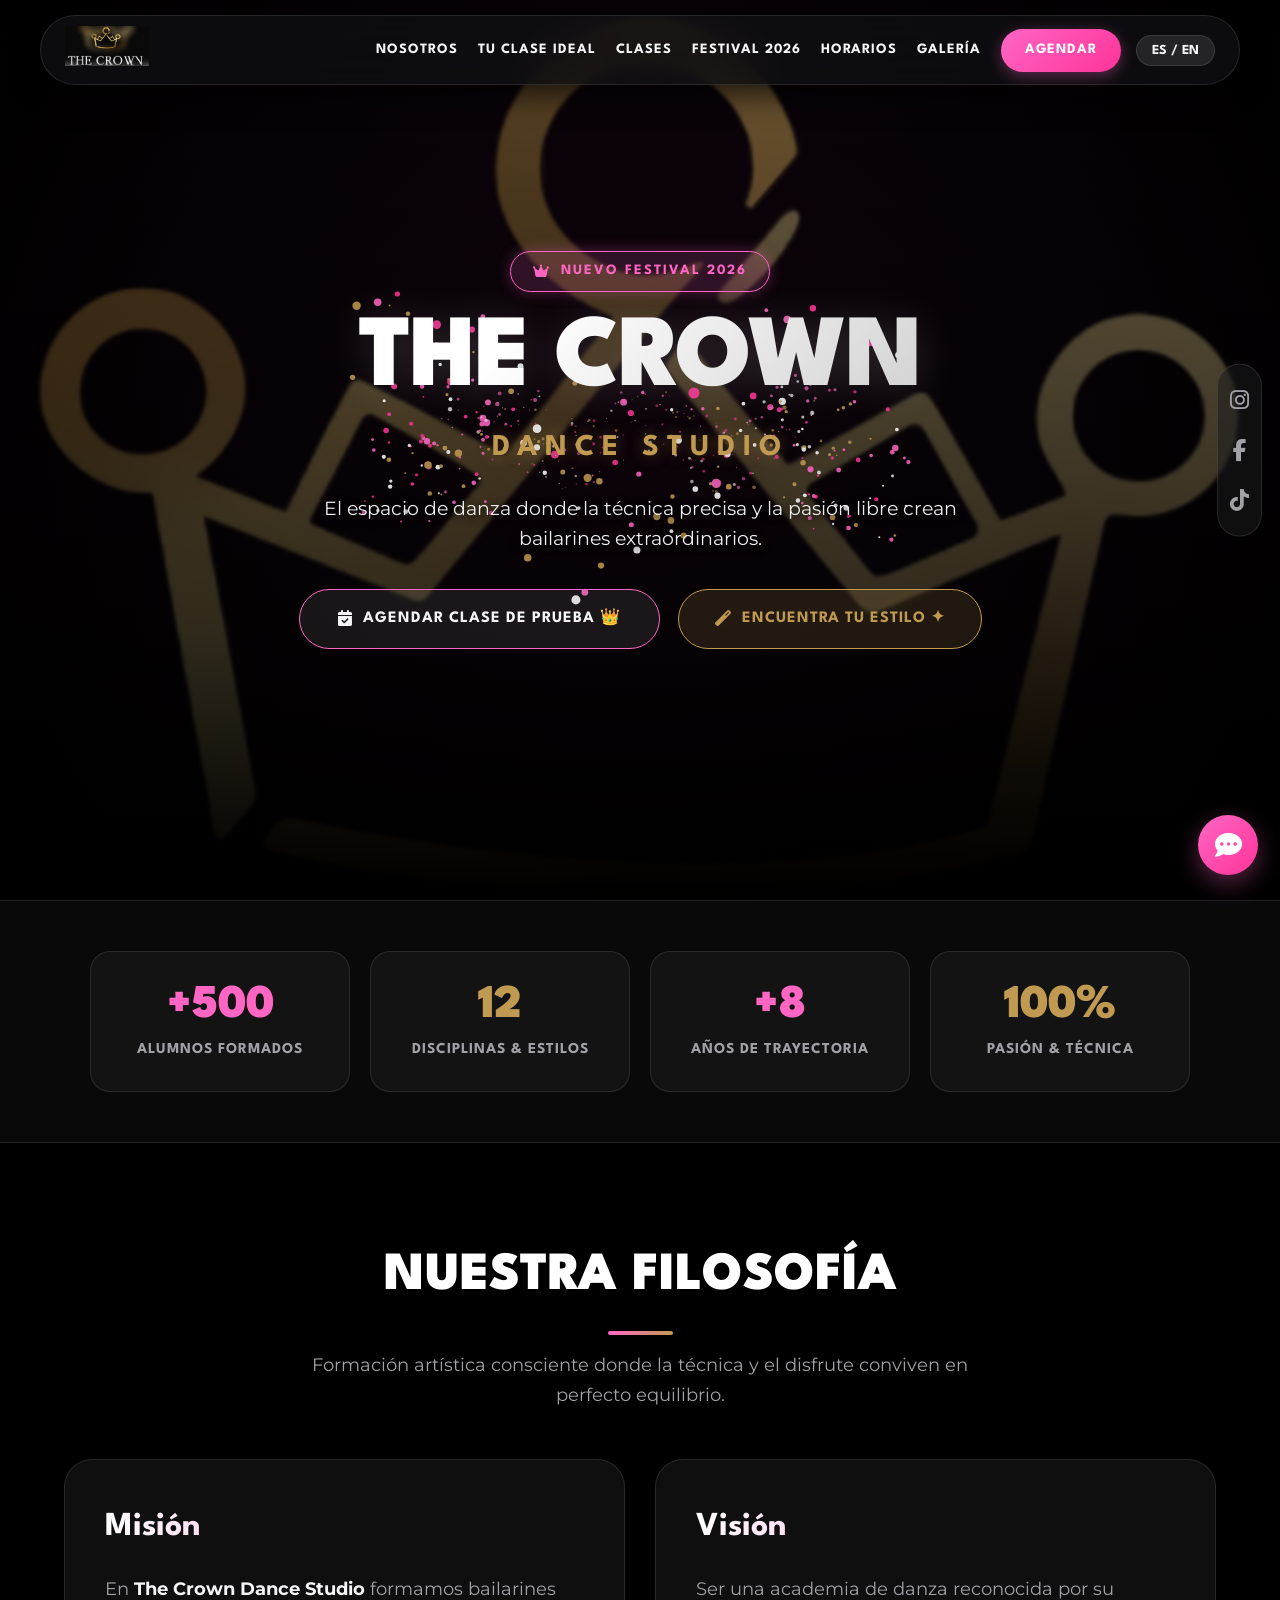
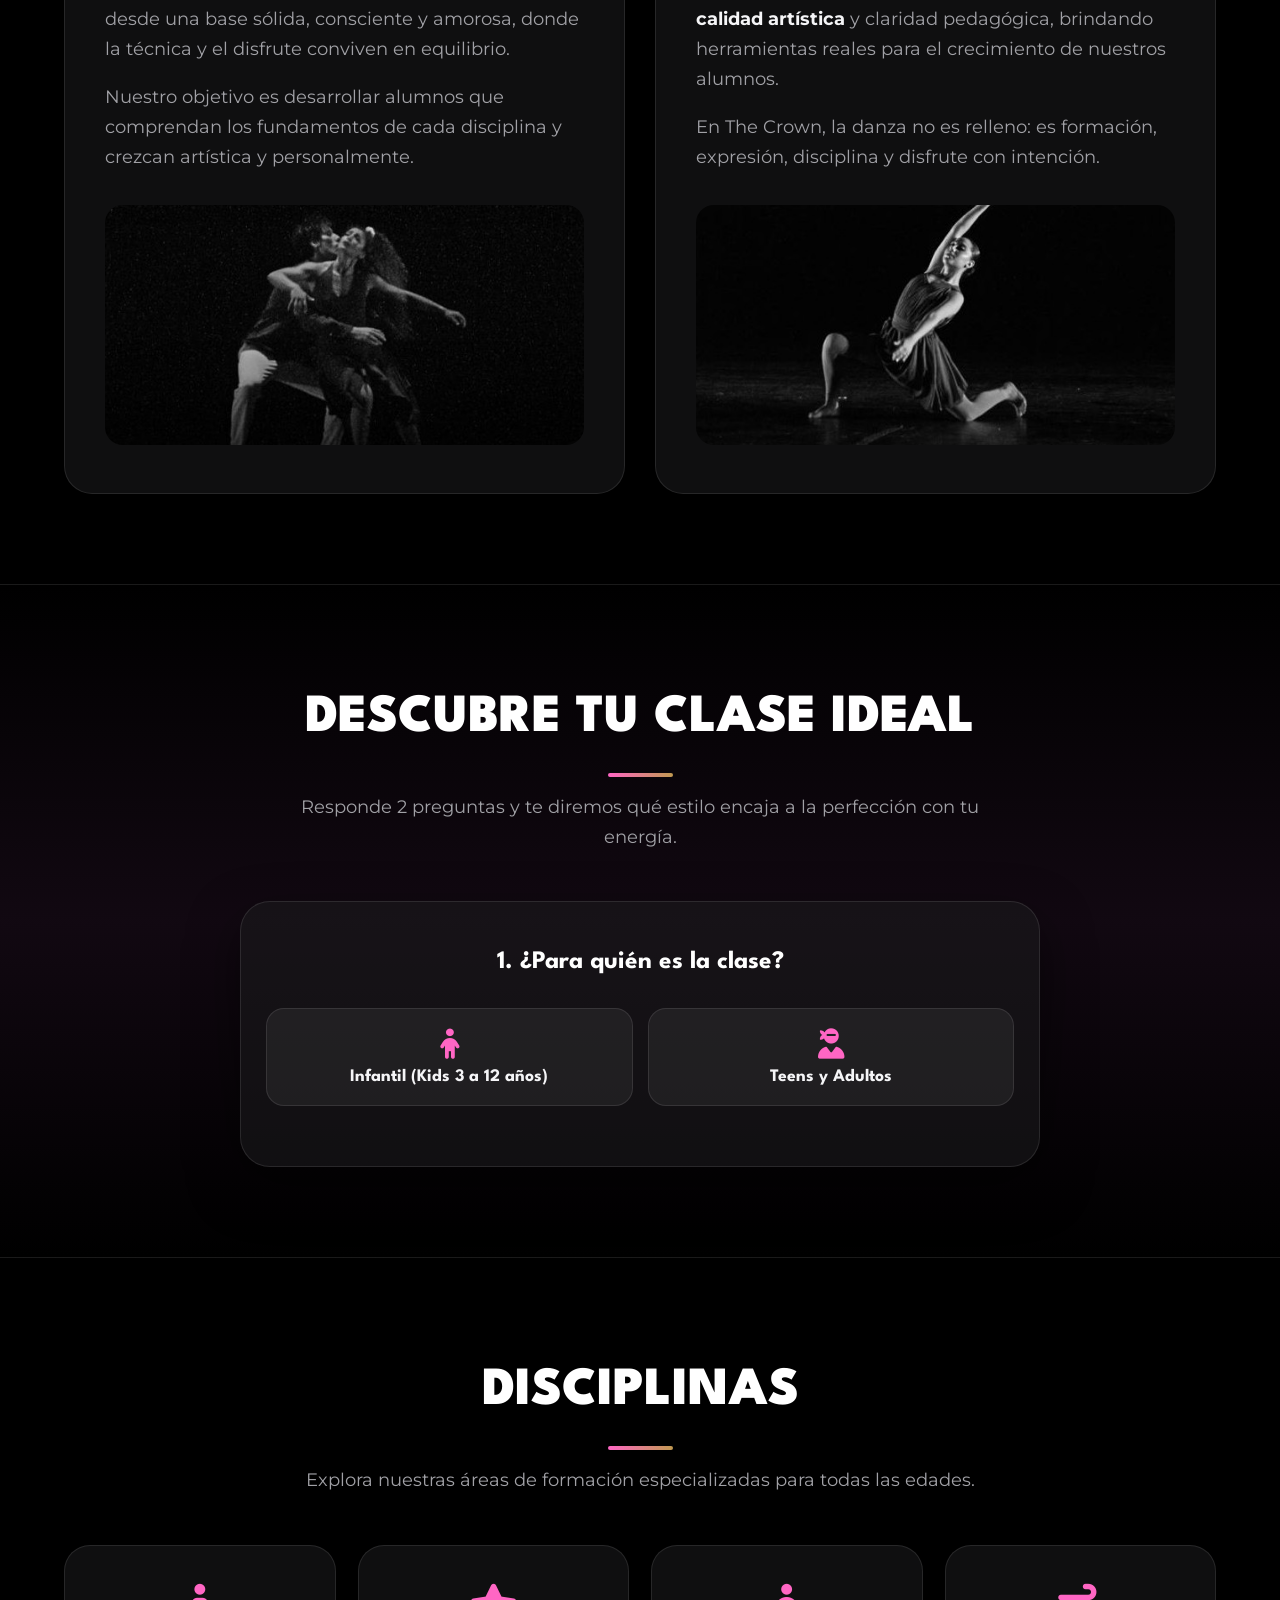
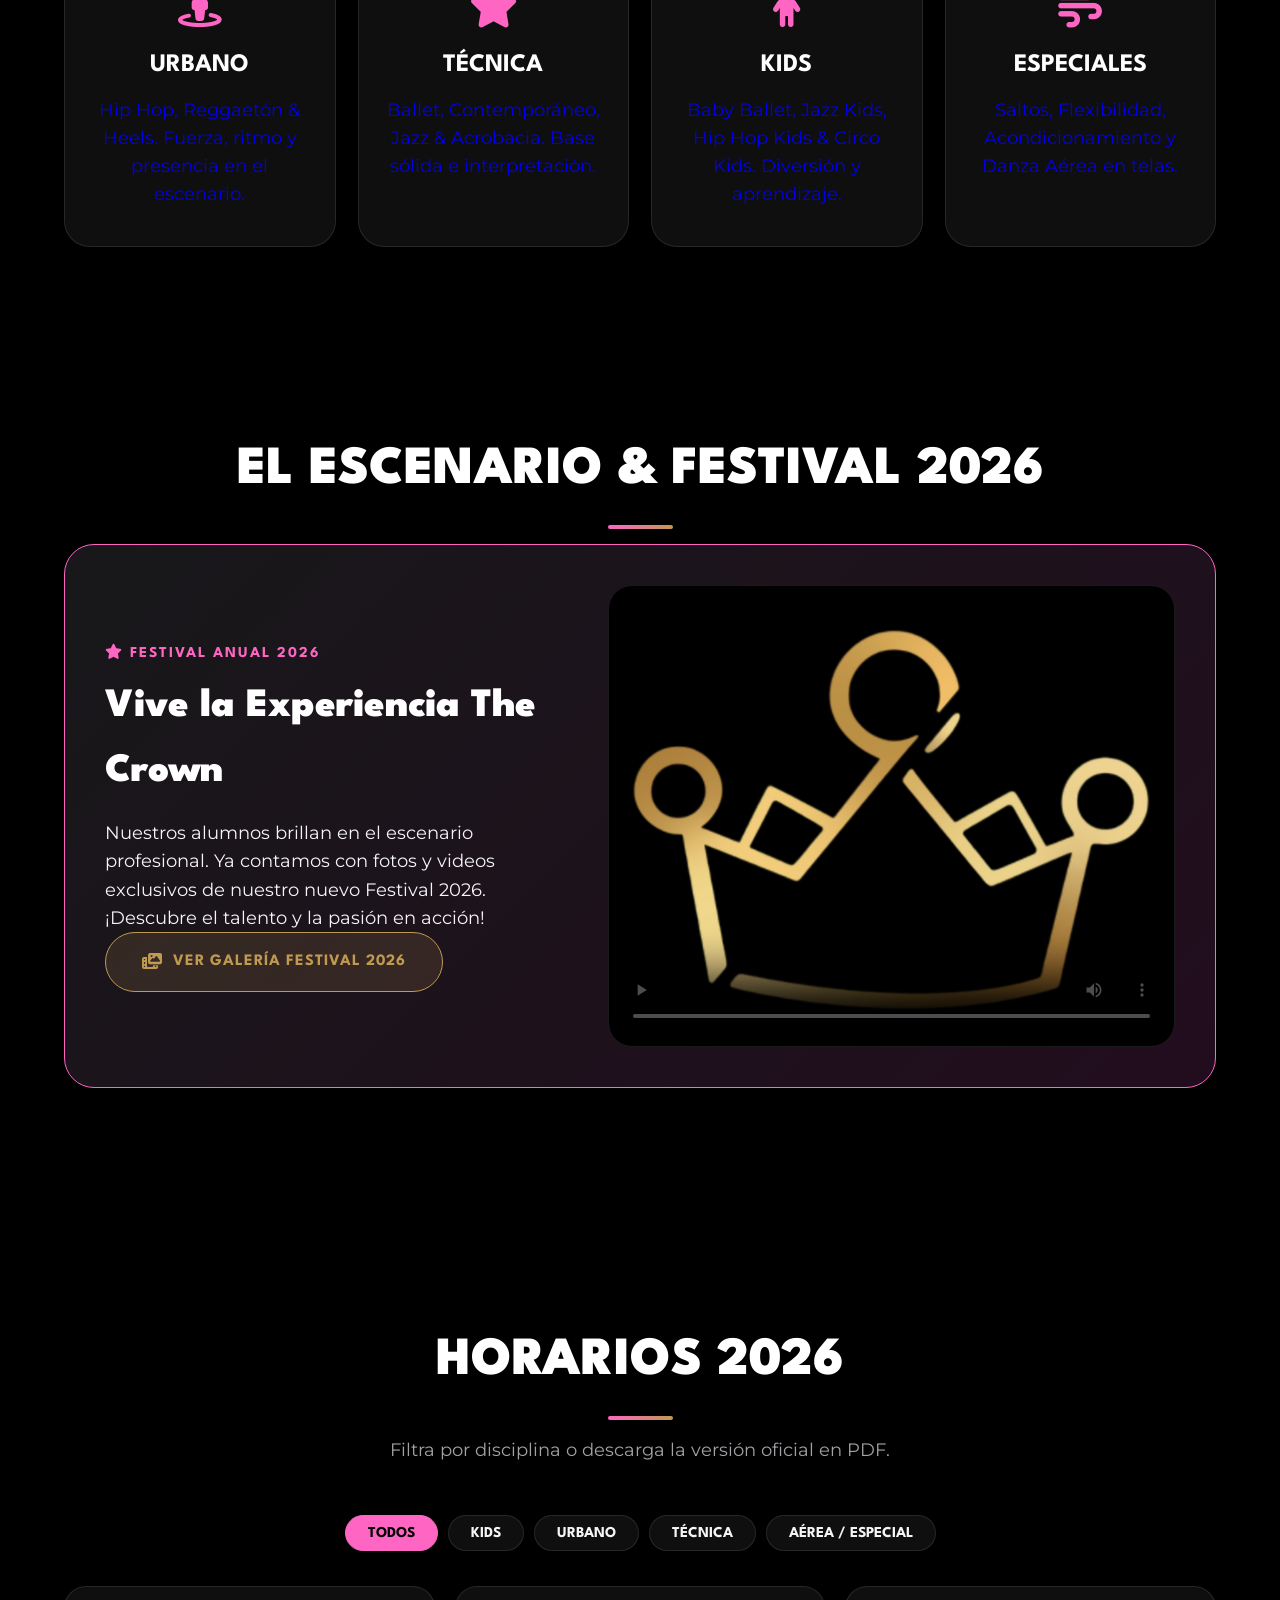
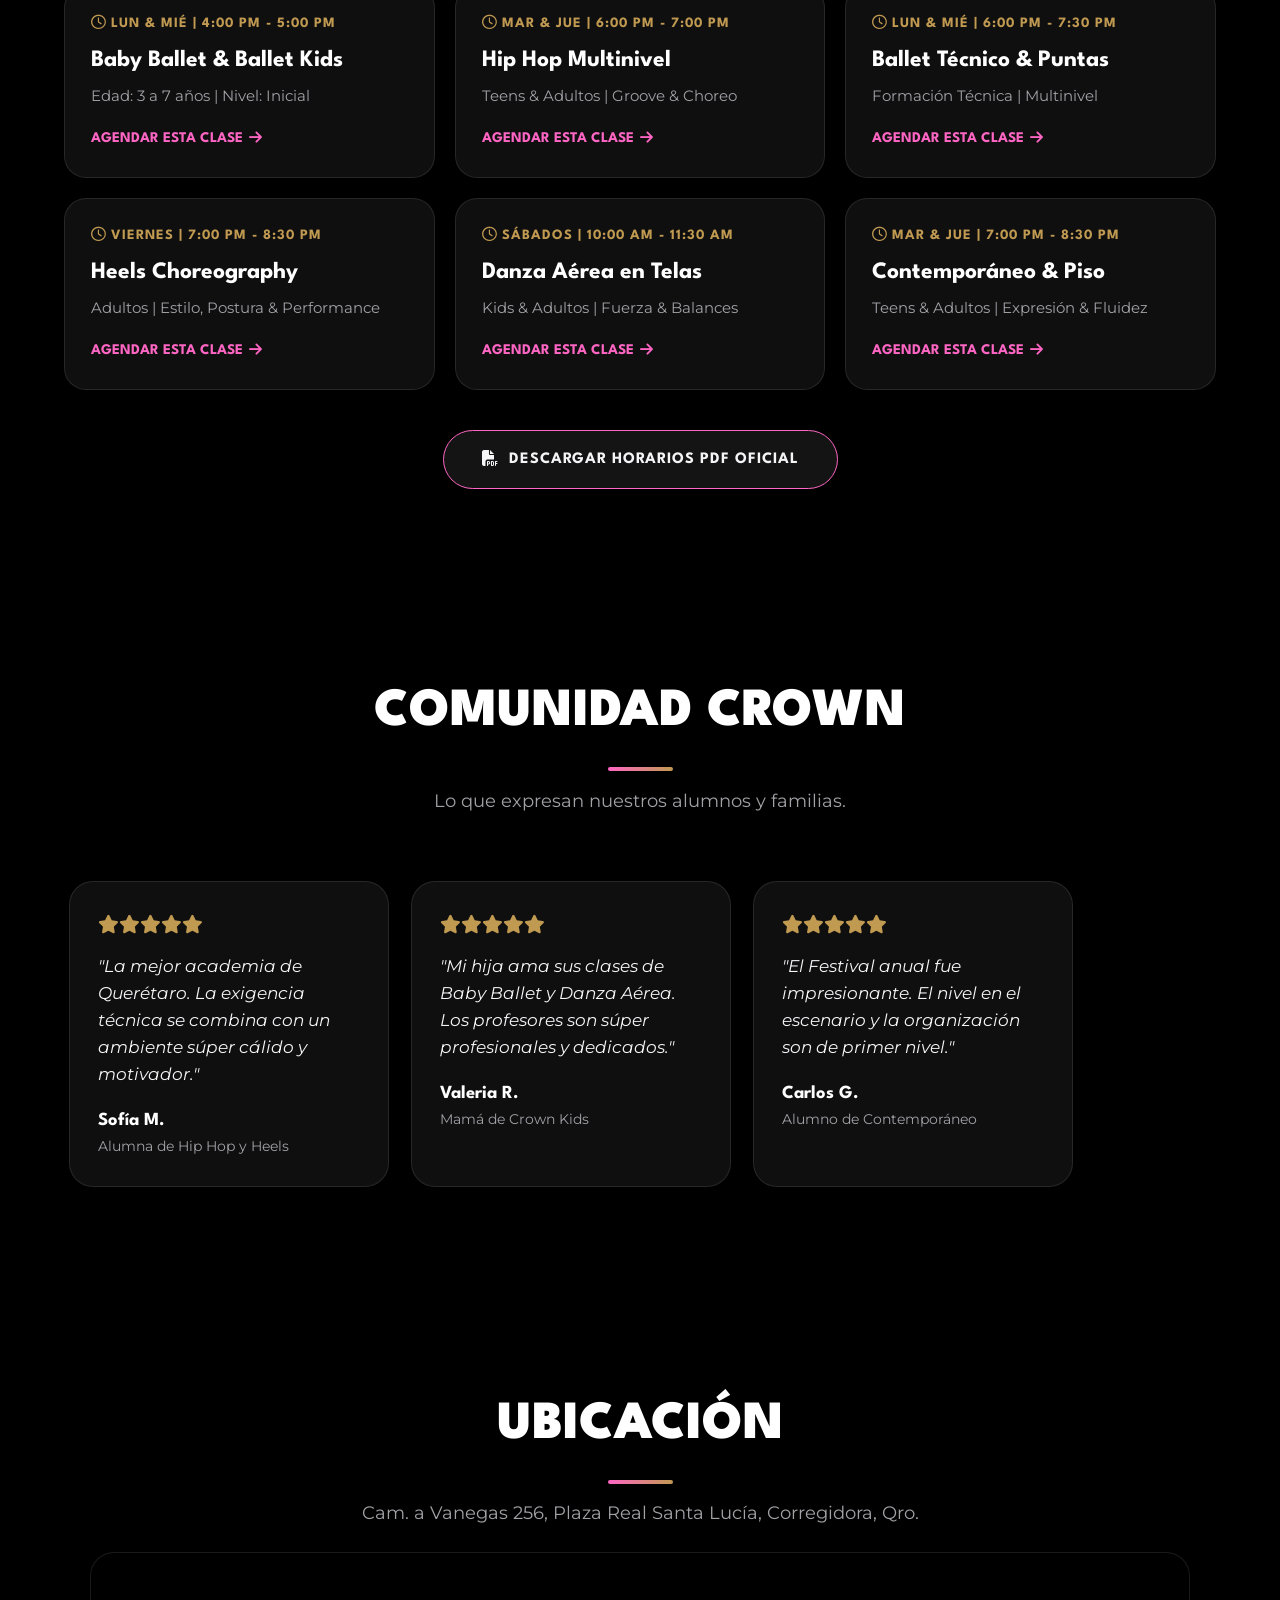
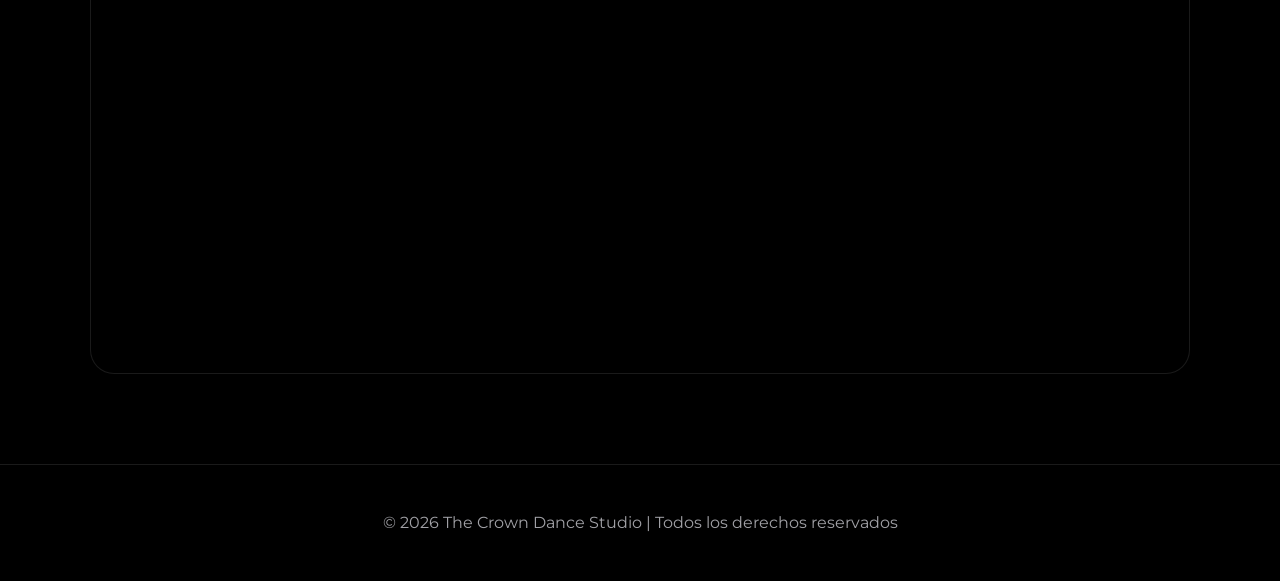
==== commit 985d126f: "Eliminar referencias y enlaces a la agencia TOG en menus y web" ====
--- a/index.html
+++ b/index.html
@@ -884,7 +884,6 @@
             <a href="#festivales"><span class="es">Festival 2026</span><span class="en">Festival 2026</span></a>
             <a href="#horarios"><span class="es">Horarios</span><span class="en">Schedule</span></a>
             <a href="galeria.html"><span class="es">Galería</span><span class="en">Gallery</span></a>
-            <a href="dancecompanytog.html" style="color: var(--dorado);"><span class="es">TOG Company</span><span class="en">TOG Company</span></a>
             <a href="agenda.html" class="nav-cta">AGENDAR</a>
             <button class="lang-btn" onclick="toggleLanguage()">ES / EN</button>
         </div>
@@ -1248,9 +1247,6 @@
             <a href="agenda.html" class="fab-item">
                 <i class="fas fa-calendar-check" style="color: var(--rosa-neon);"></i> Agendar Clase
             </a>
-            <a href="dancecompanytog.html" class="fab-item">
-                <i class="fas fa-crown" style="color: var(--dorado);"></i> Eventos TOG
-            </a>
         </div>
         <button class="fab-btn" id="fabToggle" title="Ayuda y Agendado Rápido">
             <i class="fas fa-comment-dots"></i>
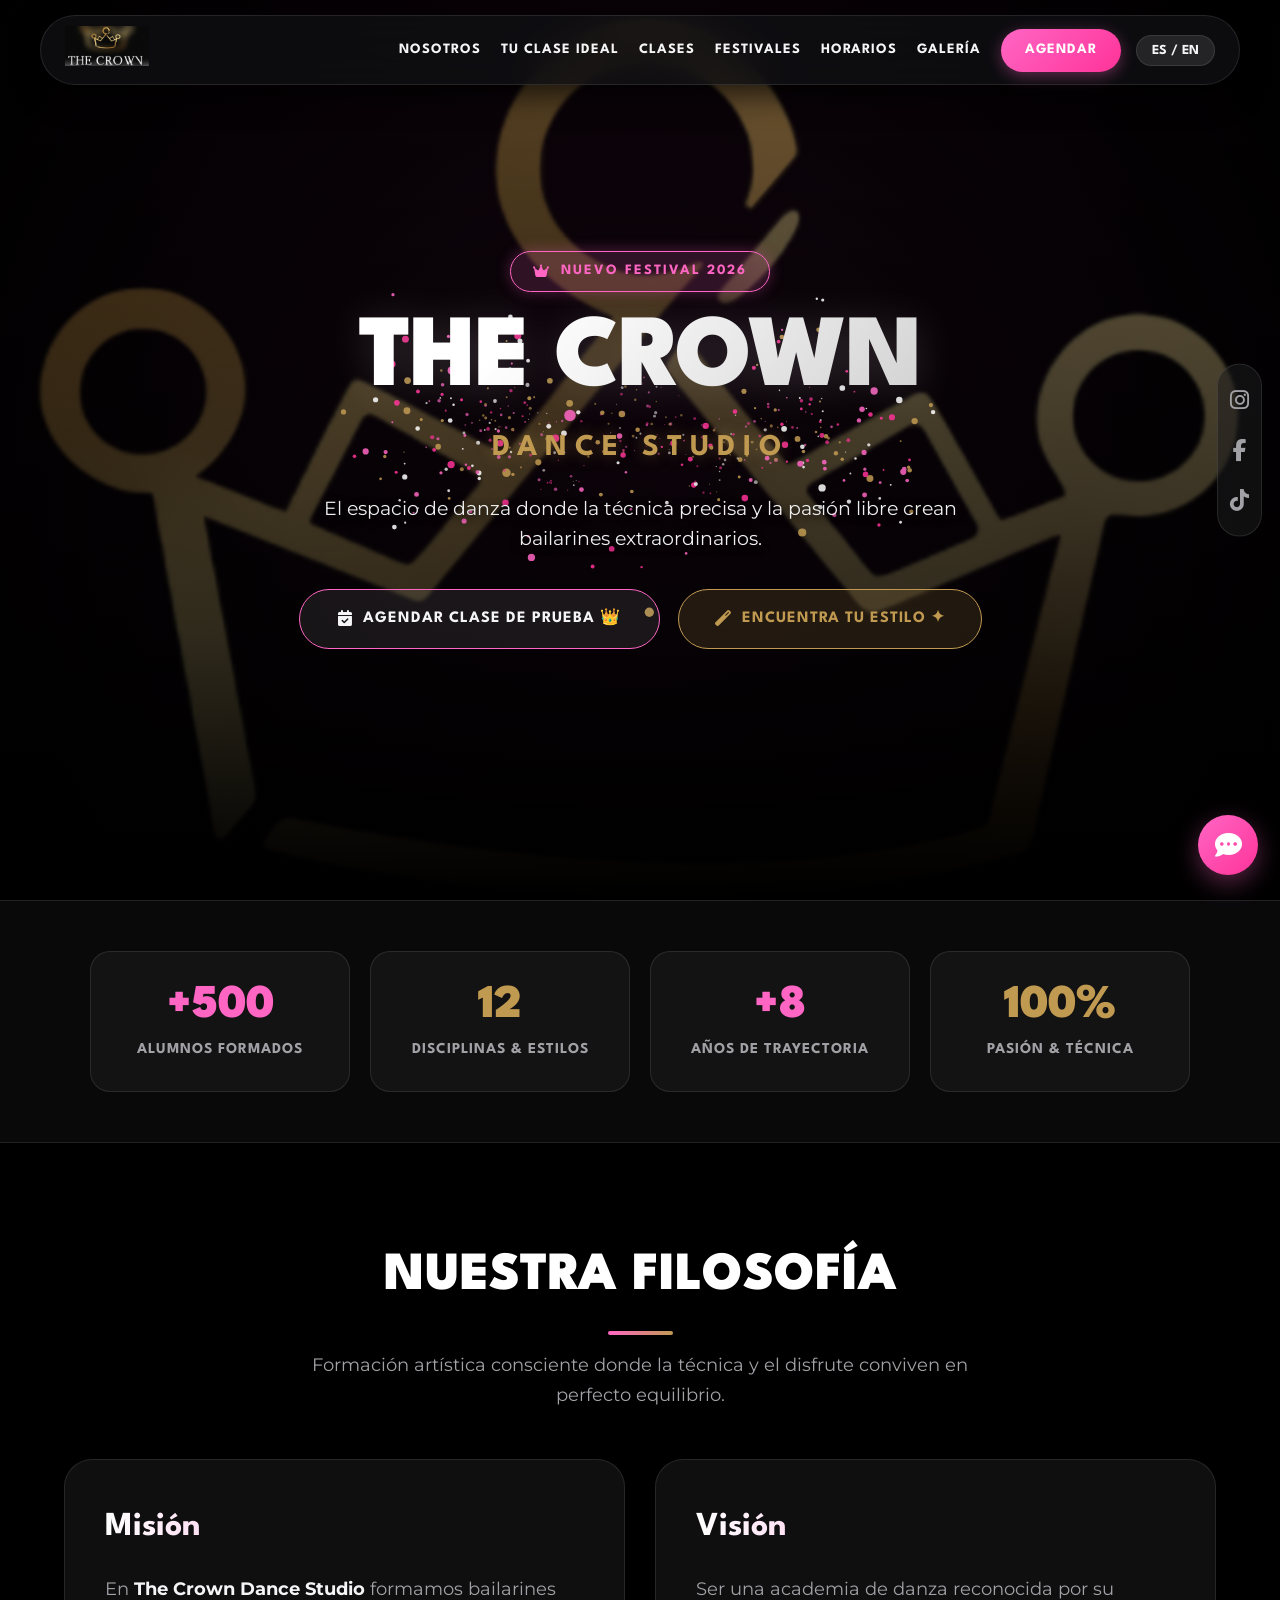
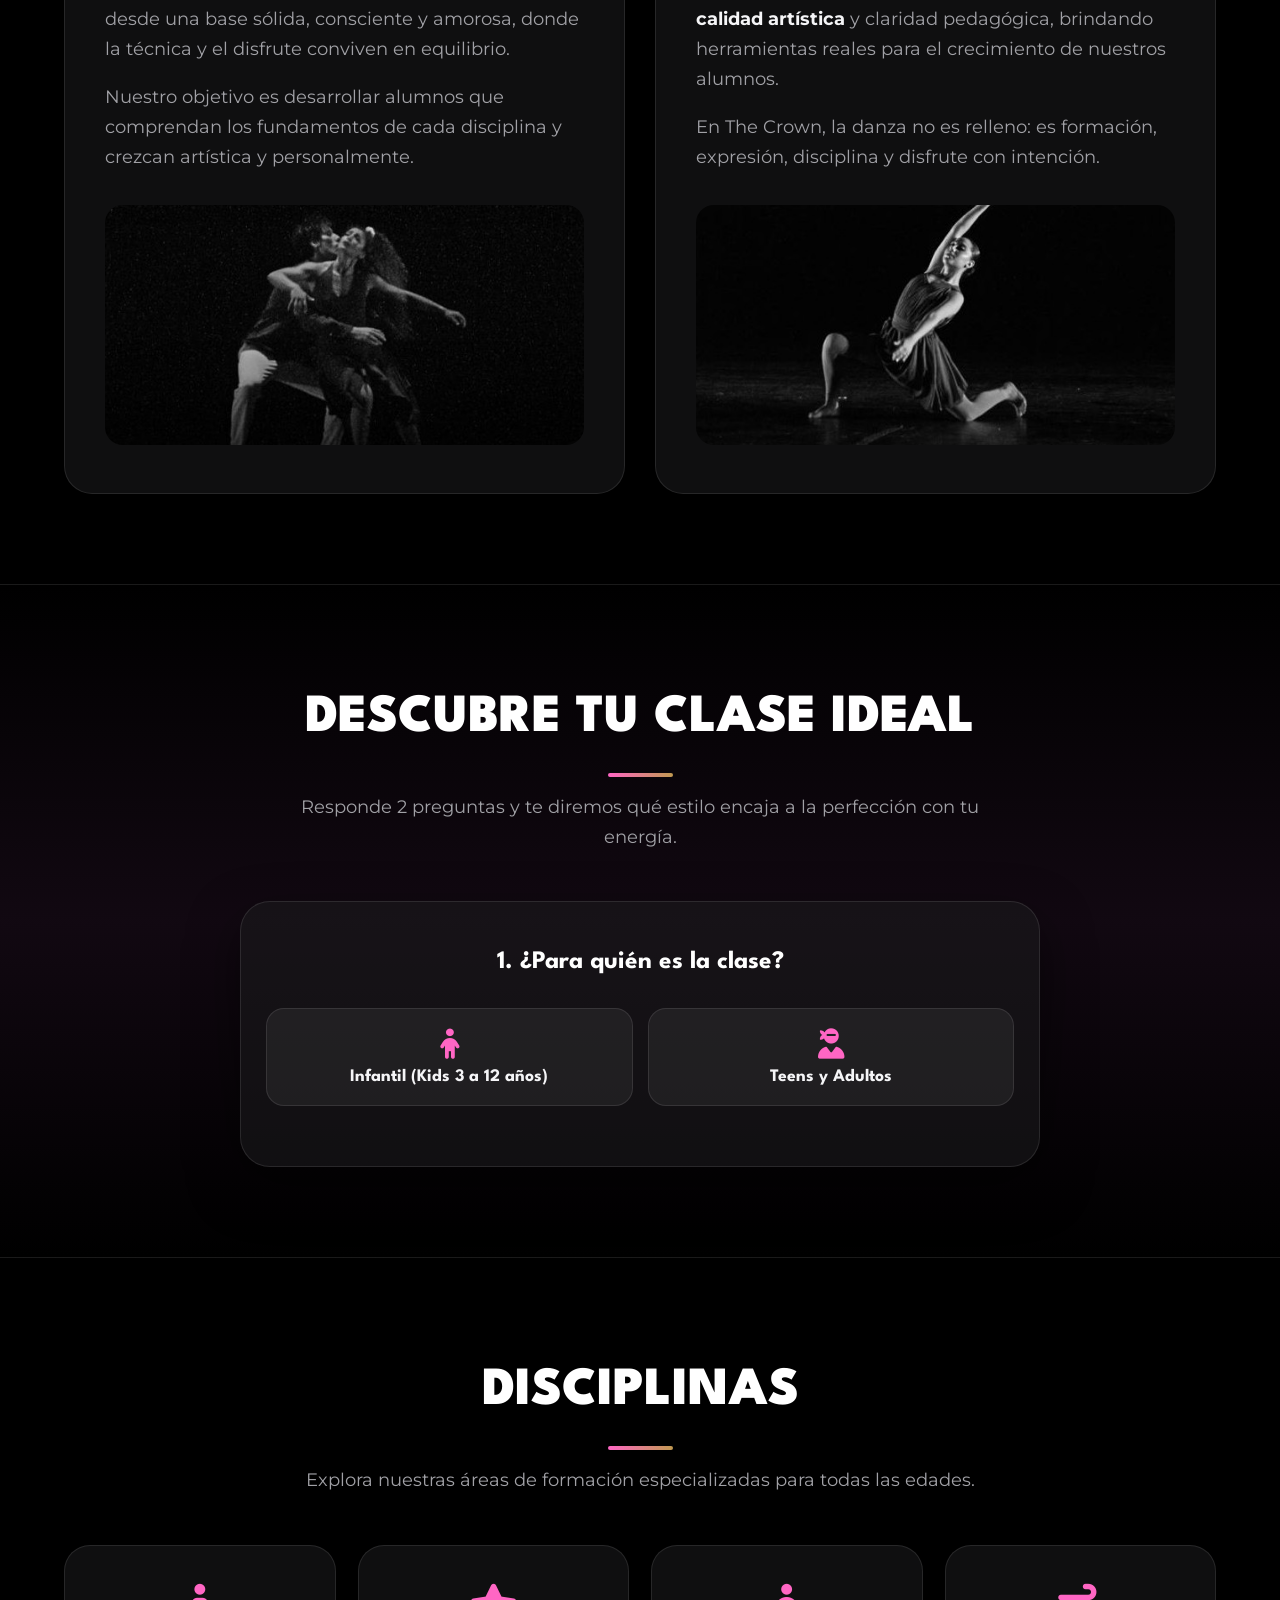
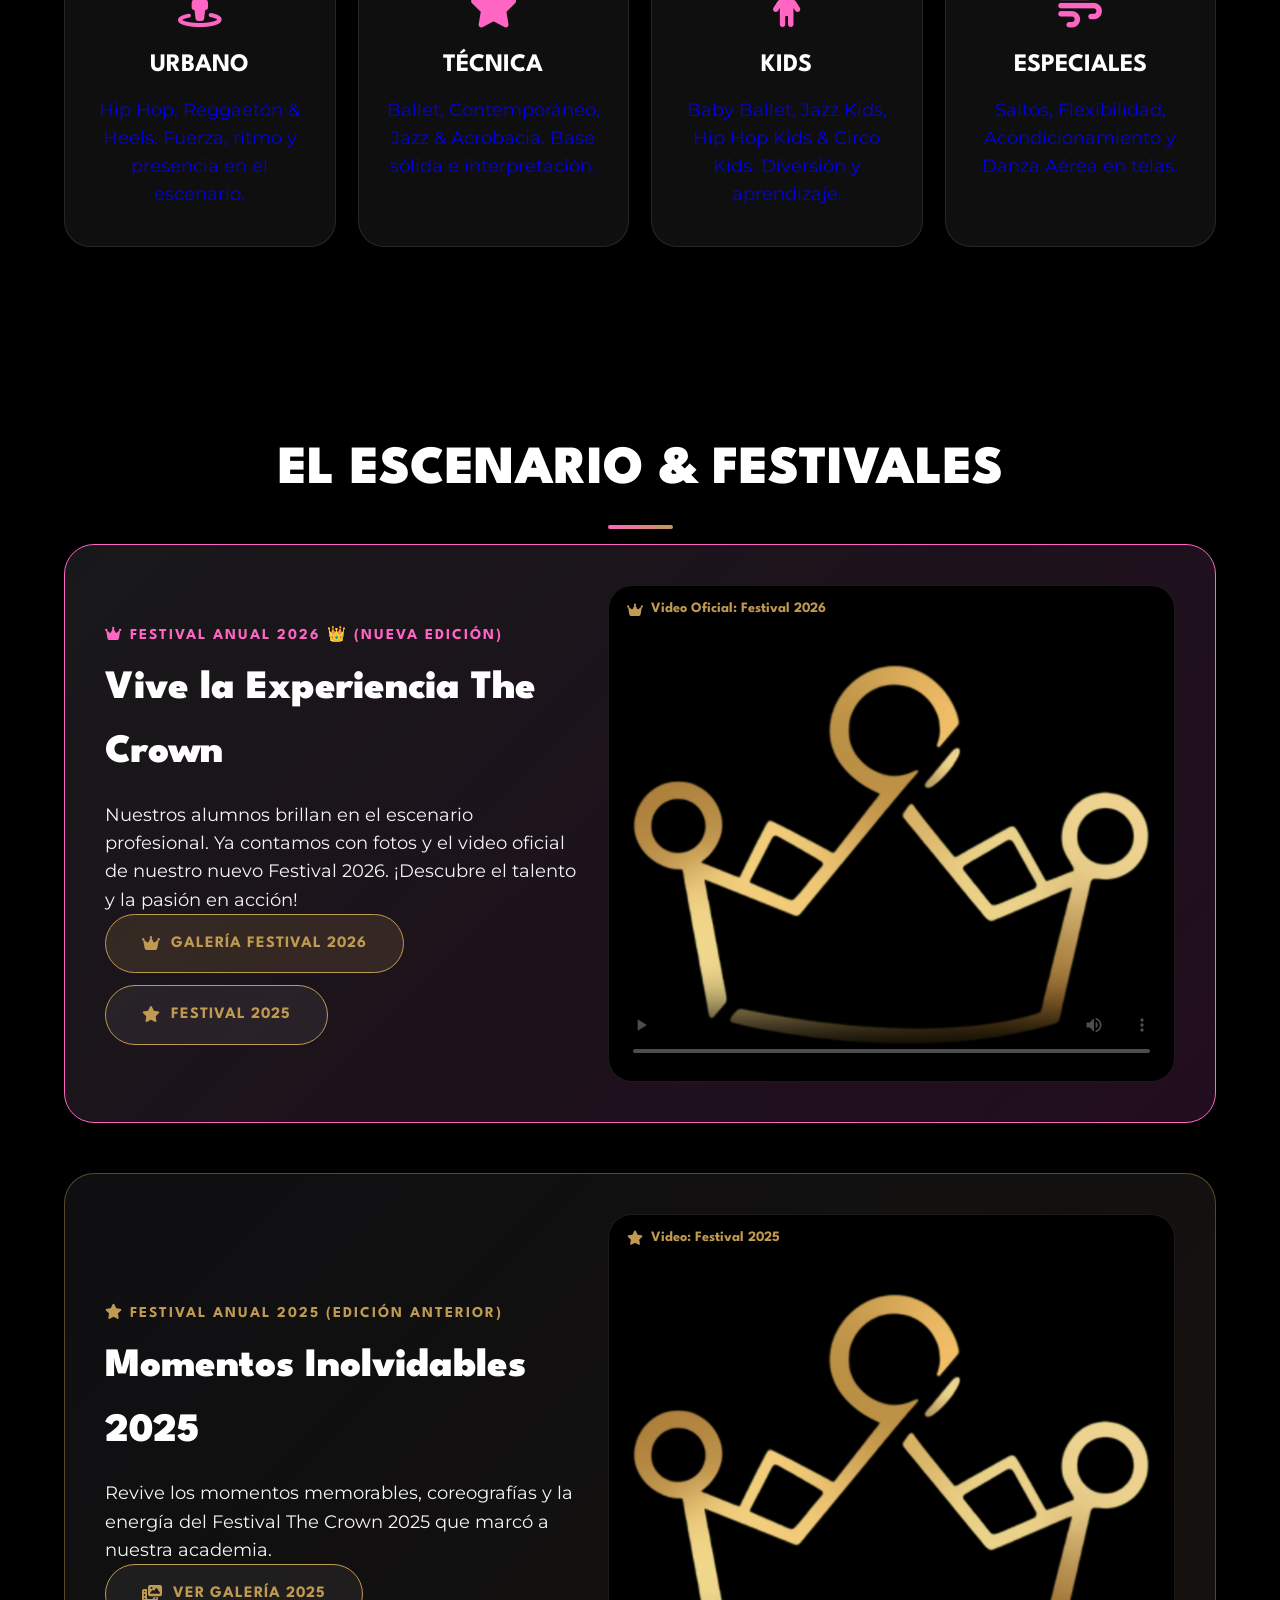
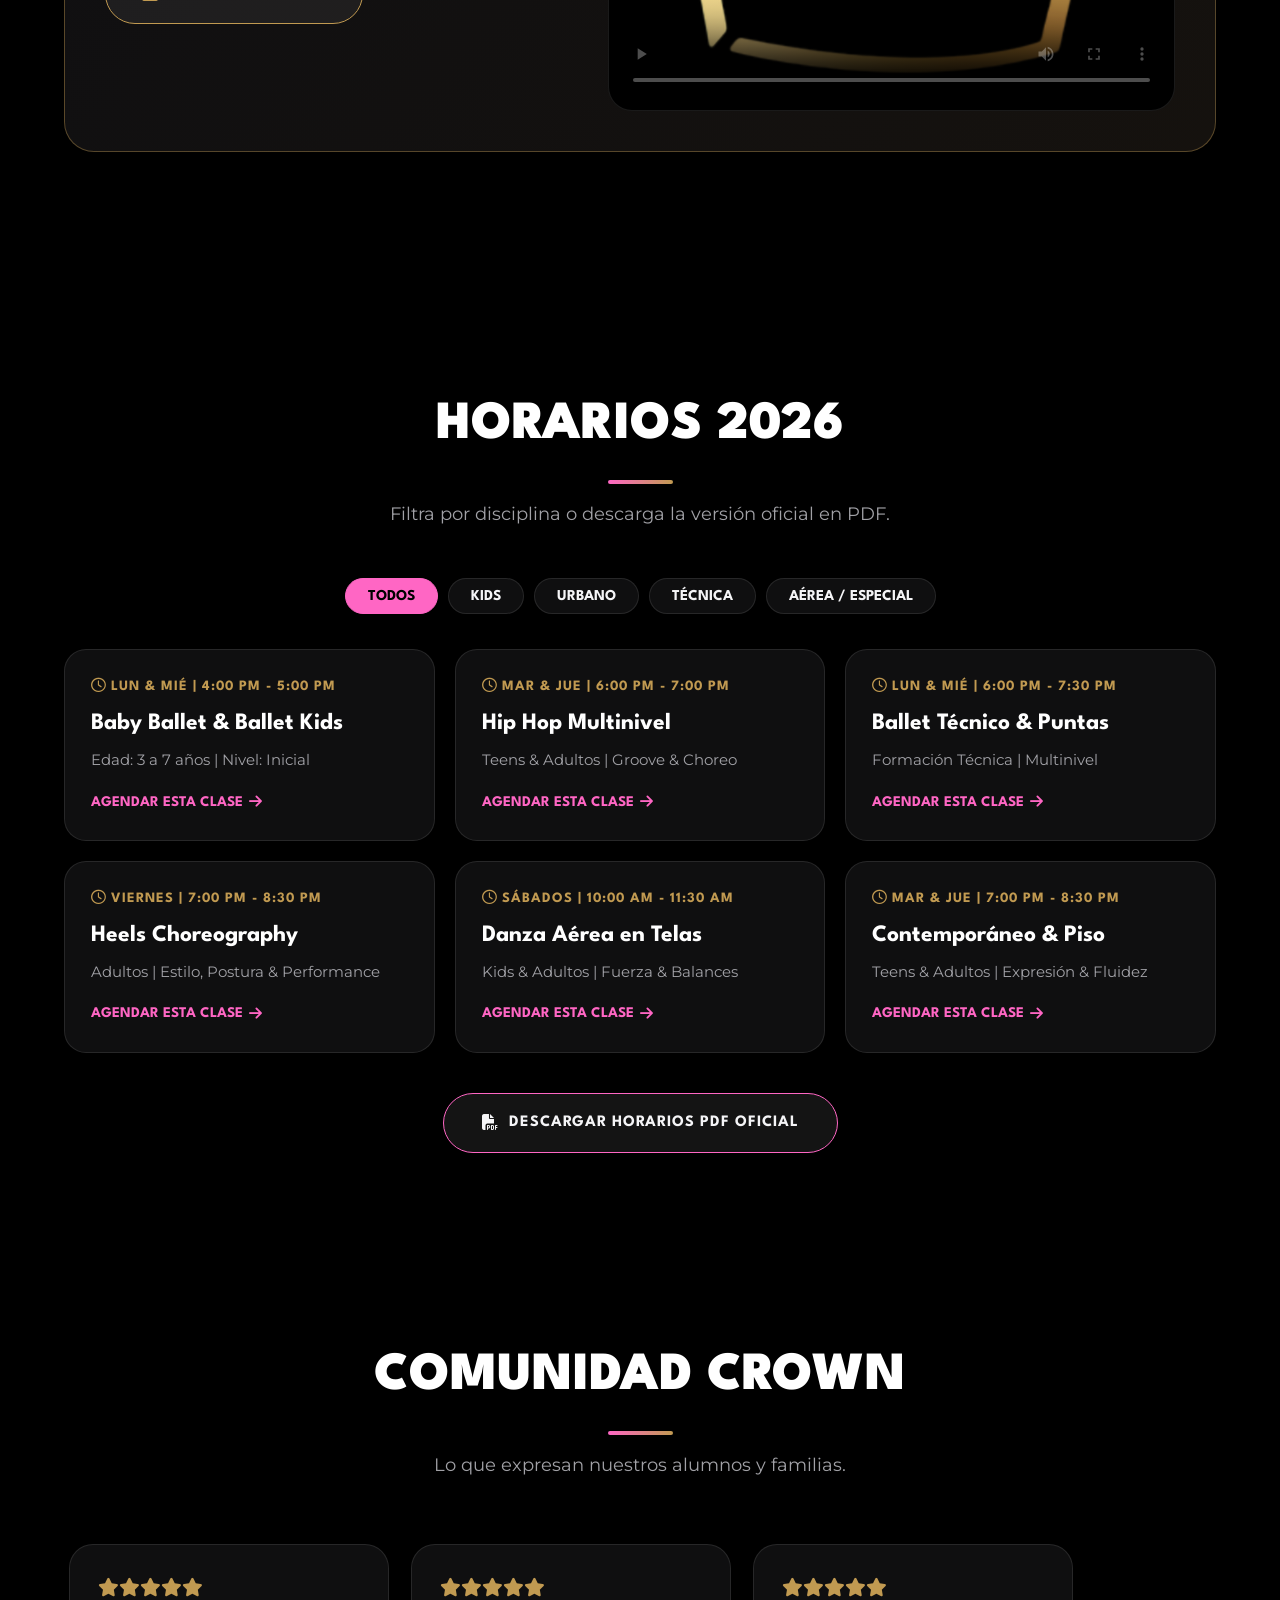
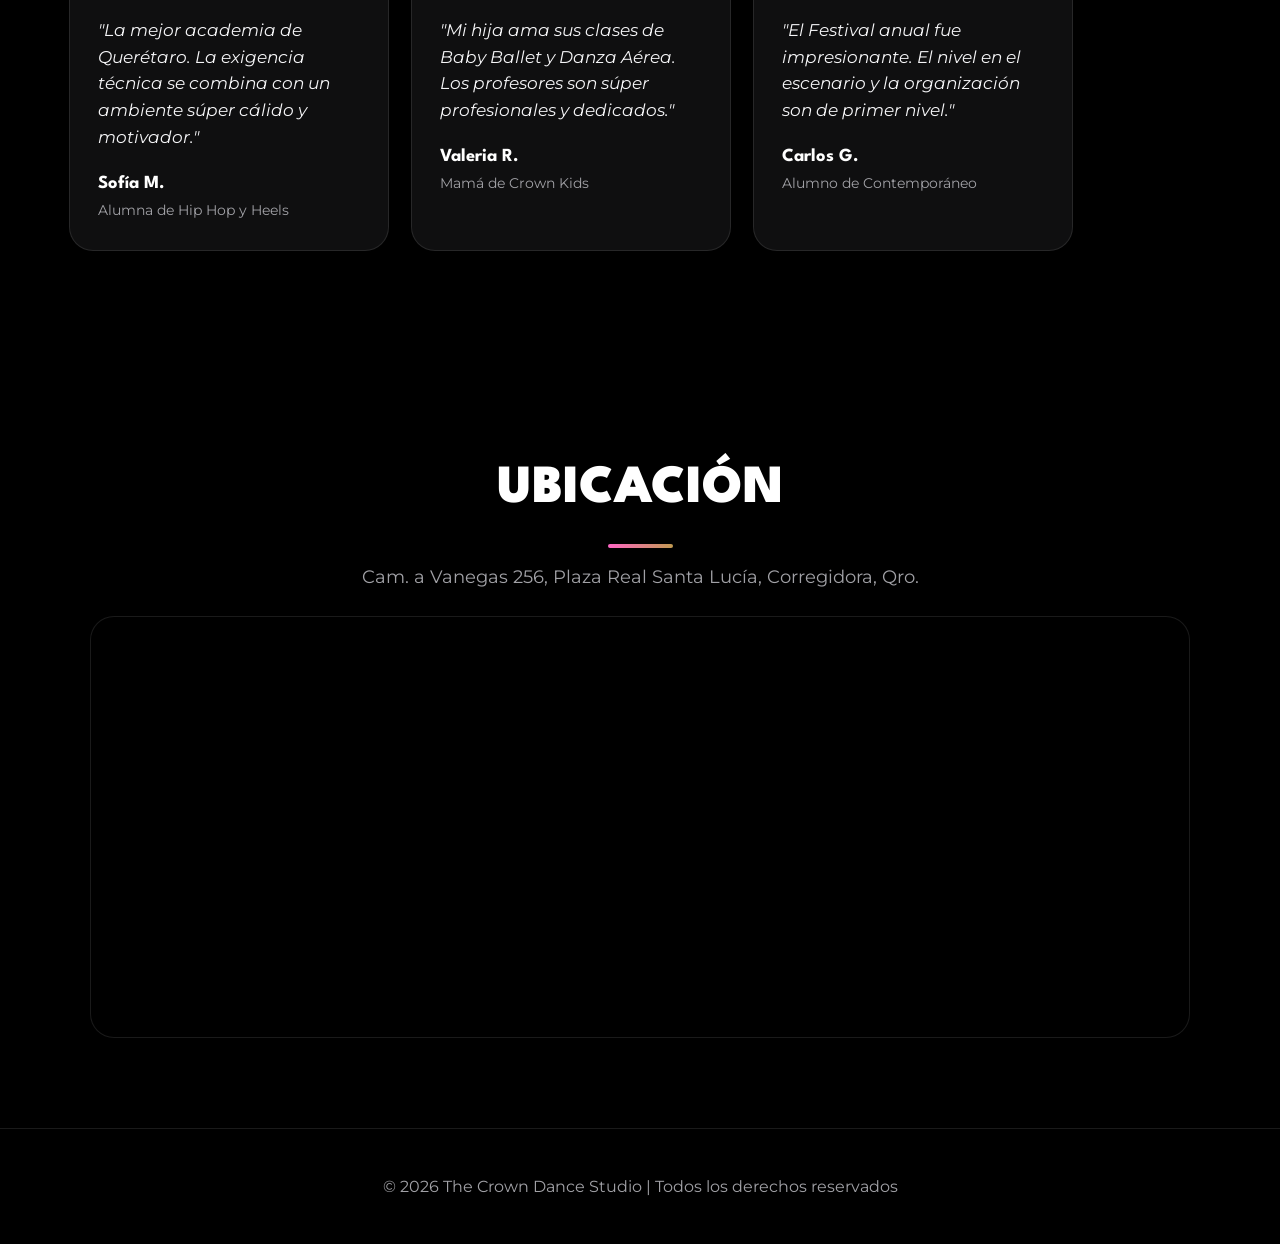
==== commit 25a9072e: "Actualizar galeria e index con estructura para Festival 2026 y Festival 2025" ====
--- a/index.html
+++ b/index.html
@@ -881,7 +881,7 @@
             <a href="#nosotros"><span class="es">Nosotros</span><span class="en">About</span></a>
             <a href="#quiz"><span class="es">Tu Clase Ideal</span><span class="en">Match Class</span></a>
             <a href="#disciplinas"><span class="es">Clases</span><span class="en">Classes</span></a>
-            <a href="#festivales"><span class="es">Festival 2026</span><span class="en">Festival 2026</span></a>
+            <a href="#festivales"><span class="es">Festivales</span><span class="en">Festivals</span></a>
             <a href="#horarios"><span class="es">Horarios</span><span class="en">Schedule</span></a>
             <a href="galeria.html"><span class="es">Galería</span><span class="en">Gallery</span></a>
             <a href="agenda.html" class="nav-cta">AGENDAR</a>
@@ -1088,20 +1088,52 @@
 
     <!-- FESTIVAL 2026 BANNER & VIDEO -->
     <section id="festivales">
-        <h2 class="section-title"><span class="es">El Escenario & Festival 2026</span><span class="en">The Stage & 2026 Festival</span></h2>
+        <h2 class="section-title"><span class="es">El Escenario & Festivales</span><span class="en">The Stage & Festivals</span></h2>
         
+        <!-- FESTIVAL 2026 DESTACADO -->
         <div class="festival-banner">
             <div class="festival-text">
                 <div style="color: var(--rosa-neon); font-family: var(--font-heading); font-size: 0.9rem; font-weight: 700; letter-spacing: 2px; text-transform: uppercase; margin-bottom: 10px;">
-                    <i class="fas fa-star"></i> Festival Anual 2026
+                    <i class="fas fa-crown"></i> Festival Anual 2026 👑 (Nueva Edición)
                 </div>
                 <h3><span class="es">Vive la Experiencia The Crown</span><span class="en">Experience The Crown Live</span></h3>
-                <p><span class="es">Nuestros alumnos brillan en el escenario profesional. Ya contamos con fotos y videos exclusivos de nuestro nuevo Festival 2026. ¡Descubre el talento y la pasión en acción!</span><span class="en">Our dancers shine on professional stages. Explore photos and videos from our 2026 Festival.</span></p>
-                <a href="galeria.html#festival2026" class="btn-gold">
-                    <i class="fas fa-photo-video"></i> <span class="es">Ver Galería Festival 2026</span><span class="en">View 2026 Gallery</span>
+                <p><span class="es">Nuestros alumnos brillan en el escenario profesional. Ya contamos con fotos y el video oficial de nuestro nuevo Festival 2026. ¡Descubre el talento y la pasión en acción!</span><span class="en">Our dancers shine on professional stages. Explore official footage and highlights from our 2026 Festival.</span></p>
+                <div style="display: flex; gap: 12px; flex-wrap: wrap;">
+                    <a href="galeria.html#festival2026" class="btn-gold">
+                        <i class="fas fa-crown"></i> <span class="es">Galería Festival 2026</span><span class="en">2026 Gallery</span>
+                    </a>
+                    <a href="galeria.html#festival2025" class="btn-gold" style="background: rgba(255,255,255,0.06); border: 1px solid var(--dorado); color: var(--dorado);">
+                        <i class="fas fa-star"></i> <span class="es">Festival 2025</span><span class="en">2025 Festival</span>
+                    </a>
+                </div>
+            </div>
+            <div class="video-container-glass">
+                <div style="padding: 4px 10px 8px 10px; font-family: var(--font-heading); font-size: 0.85rem; font-weight: 700; color: var(--dorado); display: flex; align-items: center; gap: 8px;">
+                    <i class="fas fa-crown"></i> Video Oficial: Festival 2026
+                </div>
+                <video controls controlsList="nodownload" poster="logo_corona.png" preload="metadata">
+                    <source src="festival2026.mp4" type="video/mp4">
+                    Tu navegador no soporta reproducción de video.
+                </video>
+            </div>
+        </div>
+
+        <!-- FESTIVAL 2025 (EDICIÓN ANTERIOR) -->
+        <div class="festival-banner" style="margin-top: 25px; background: linear-gradient(135deg, rgba(20, 20, 24, 0.75), rgba(30, 25, 20, 0.7)); border-color: rgba(193, 154, 81, 0.4); box-shadow: 0 15px 40px rgba(0, 0, 0, 0.5);">
+            <div class="festival-text">
+                <div style="color: var(--dorado); font-family: var(--font-heading); font-size: 0.9rem; font-weight: 700; letter-spacing: 2px; text-transform: uppercase; margin-bottom: 10px;">
+                    <i class="fas fa-star"></i> Festival Anual 2025 (Edición Anterior)
+                </div>
+                <h3><span class="es">Momentos Inolvidables 2025</span><span class="en">Unforgettable Moments 2025</span></h3>
+                <p><span class="es">Revive los momentos memorables, coreografías y la energía del Festival The Crown 2025 que marcó a nuestra academia.</span><span class="en">Relive the unforgettable moments, choreography and passion of The Crown 2025 Festival.</span></p>
+                <a href="galeria.html#festival2025" class="btn-gold" style="background: rgba(255,255,255,0.06); border: 1px solid var(--dorado); color: var(--dorado);">
+                    <i class="fas fa-photo-video"></i> <span class="es">Ver Galería 2025</span><span class="en">View 2025 Gallery</span>
                 </a>
             </div>
             <div class="video-container-glass">
+                <div style="padding: 4px 10px 8px 10px; font-family: var(--font-heading); font-size: 0.85rem; font-weight: 700; color: var(--dorado); display: flex; align-items: center; gap: 8px;">
+                    <i class="fas fa-star"></i> Video: Festival 2025
+                </div>
                 <video controls controlsList="nodownload" poster="logo_corona.png" preload="metadata">
                     <source src="festivales.mp4" type="video/mp4">
                     Tu navegador no soporta reproducción de video.
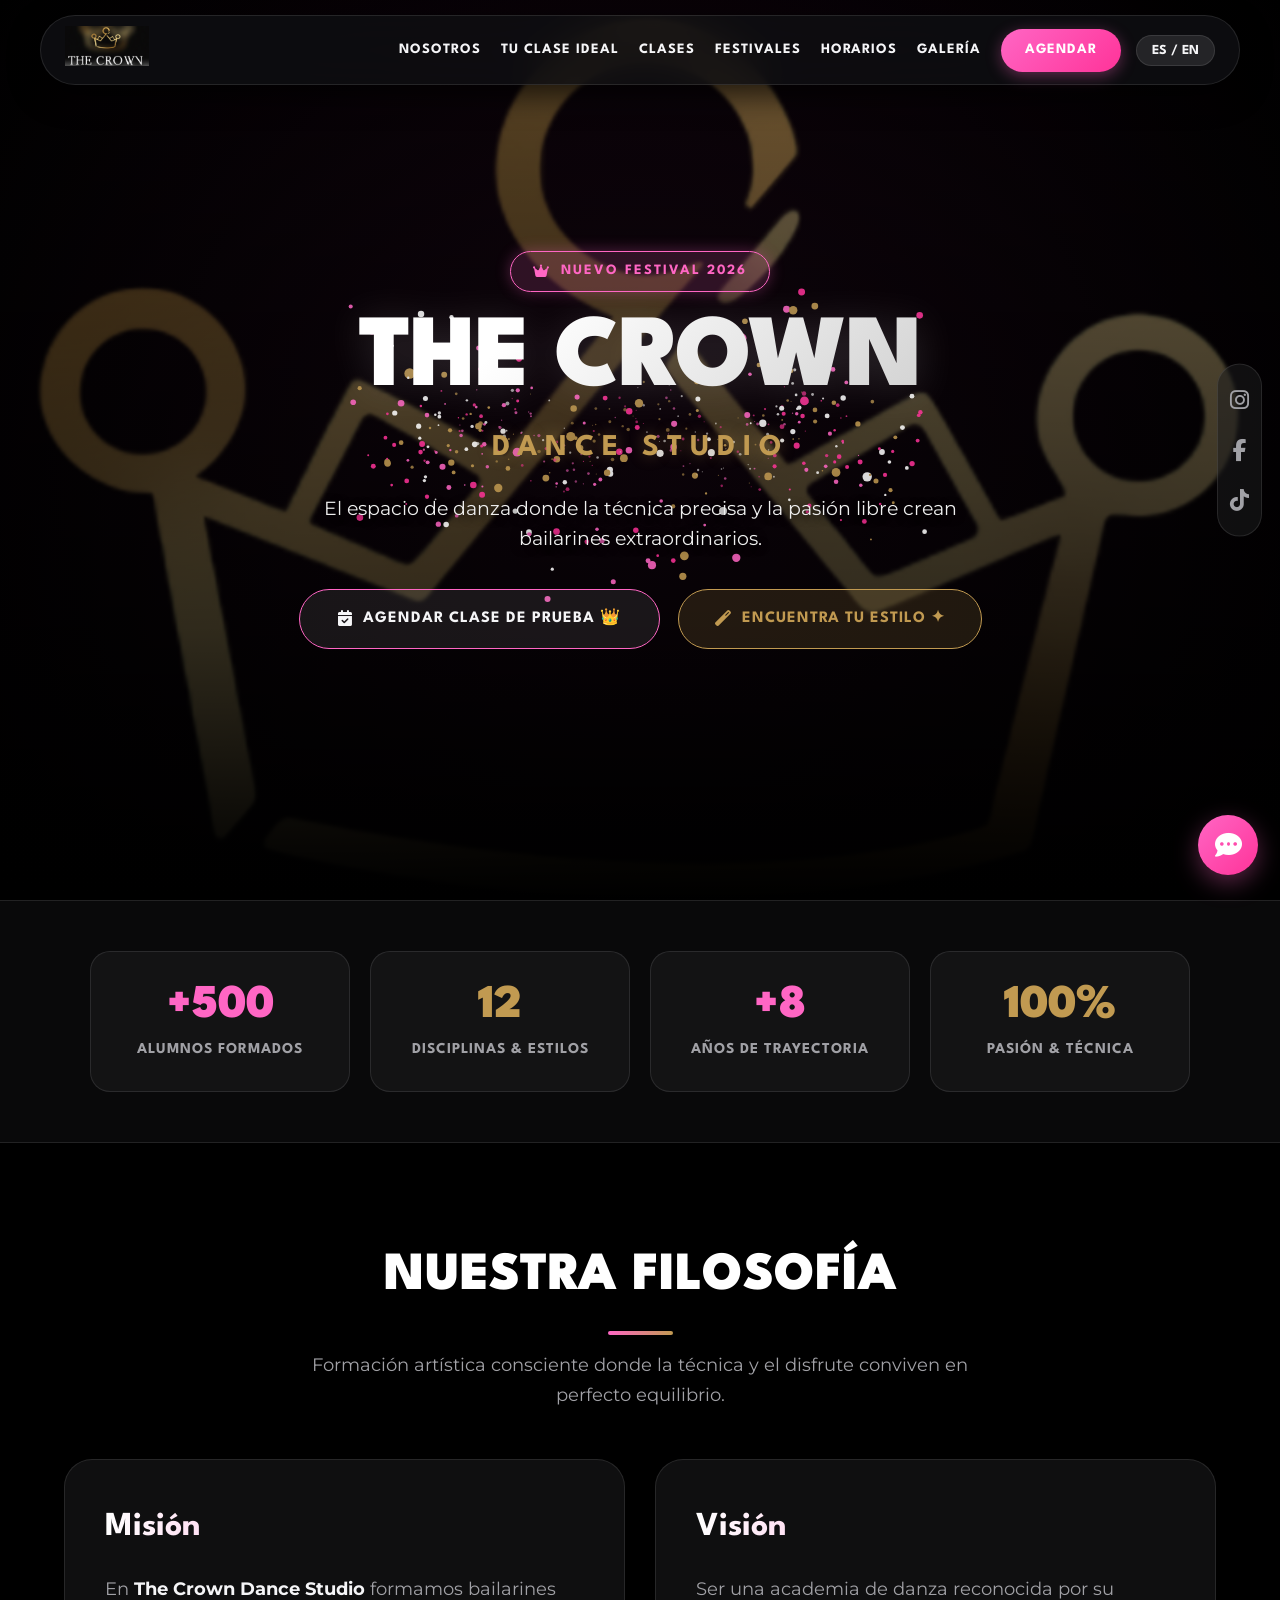
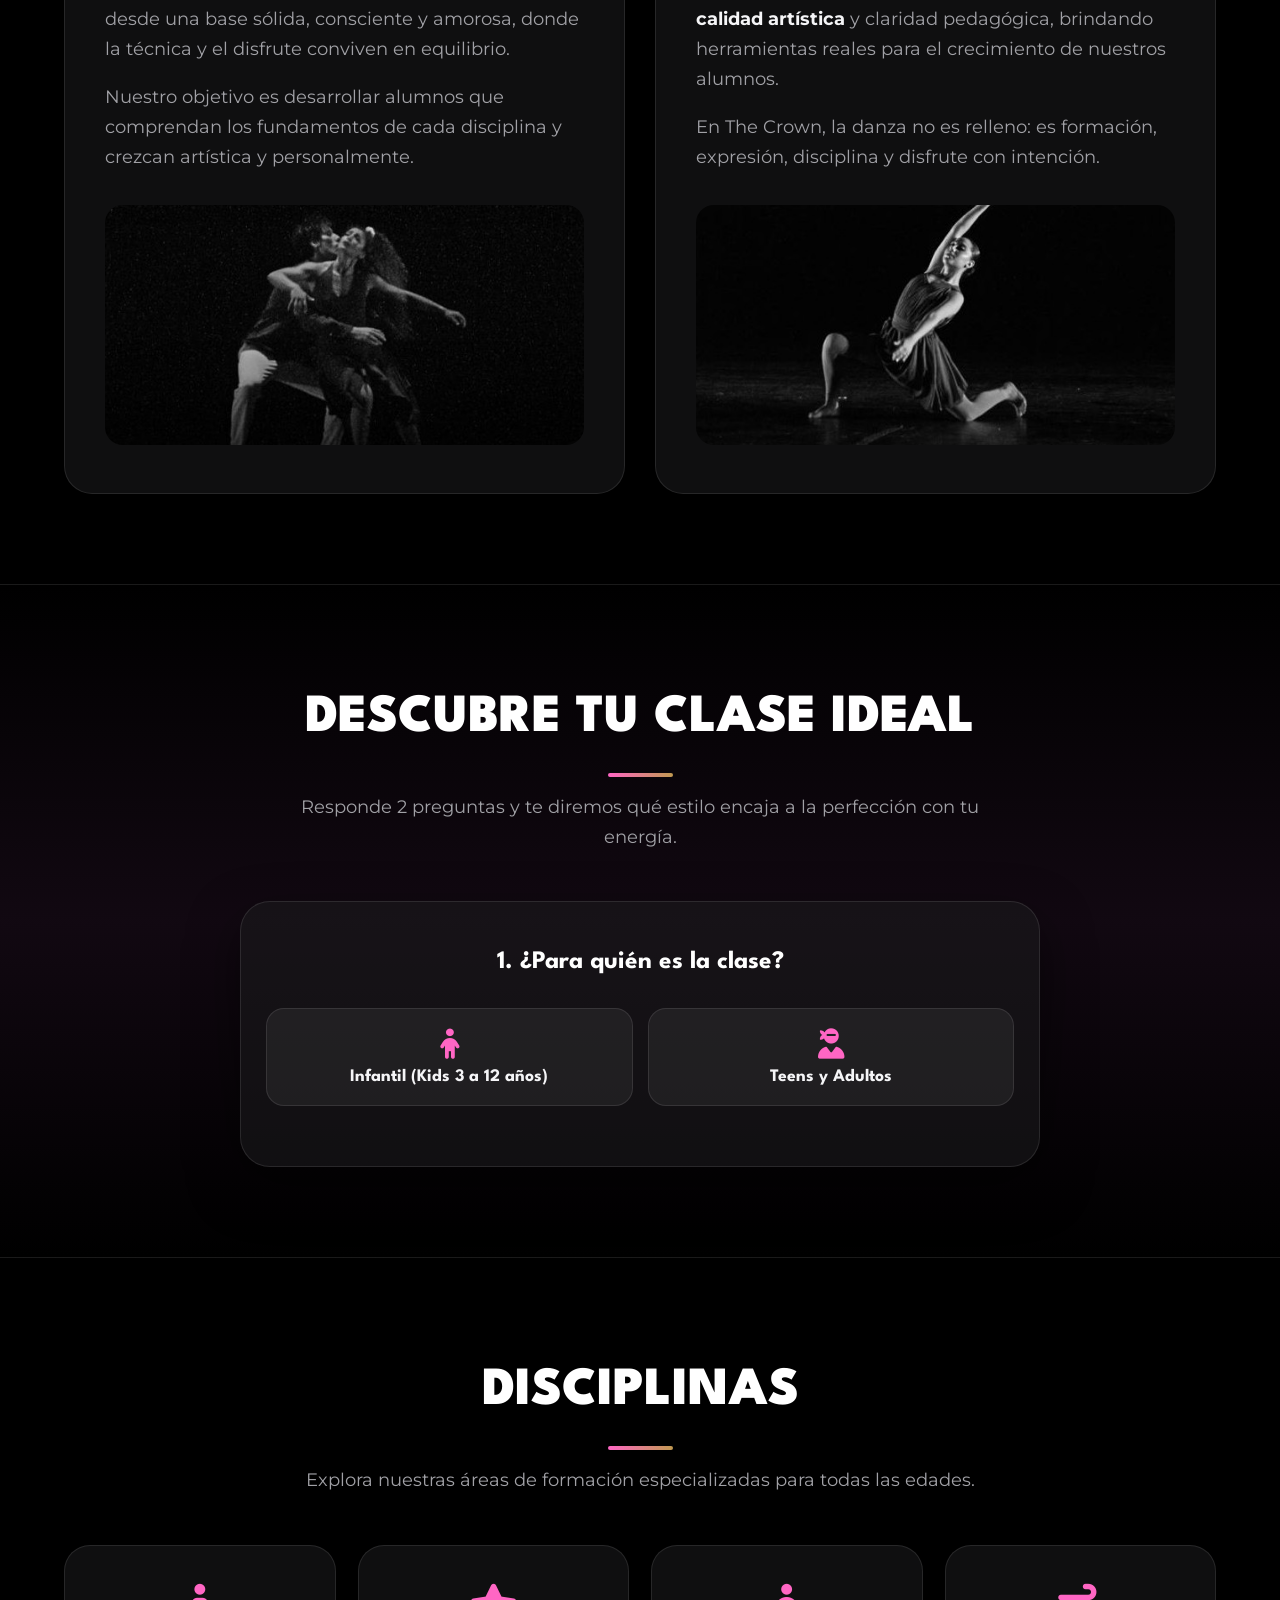
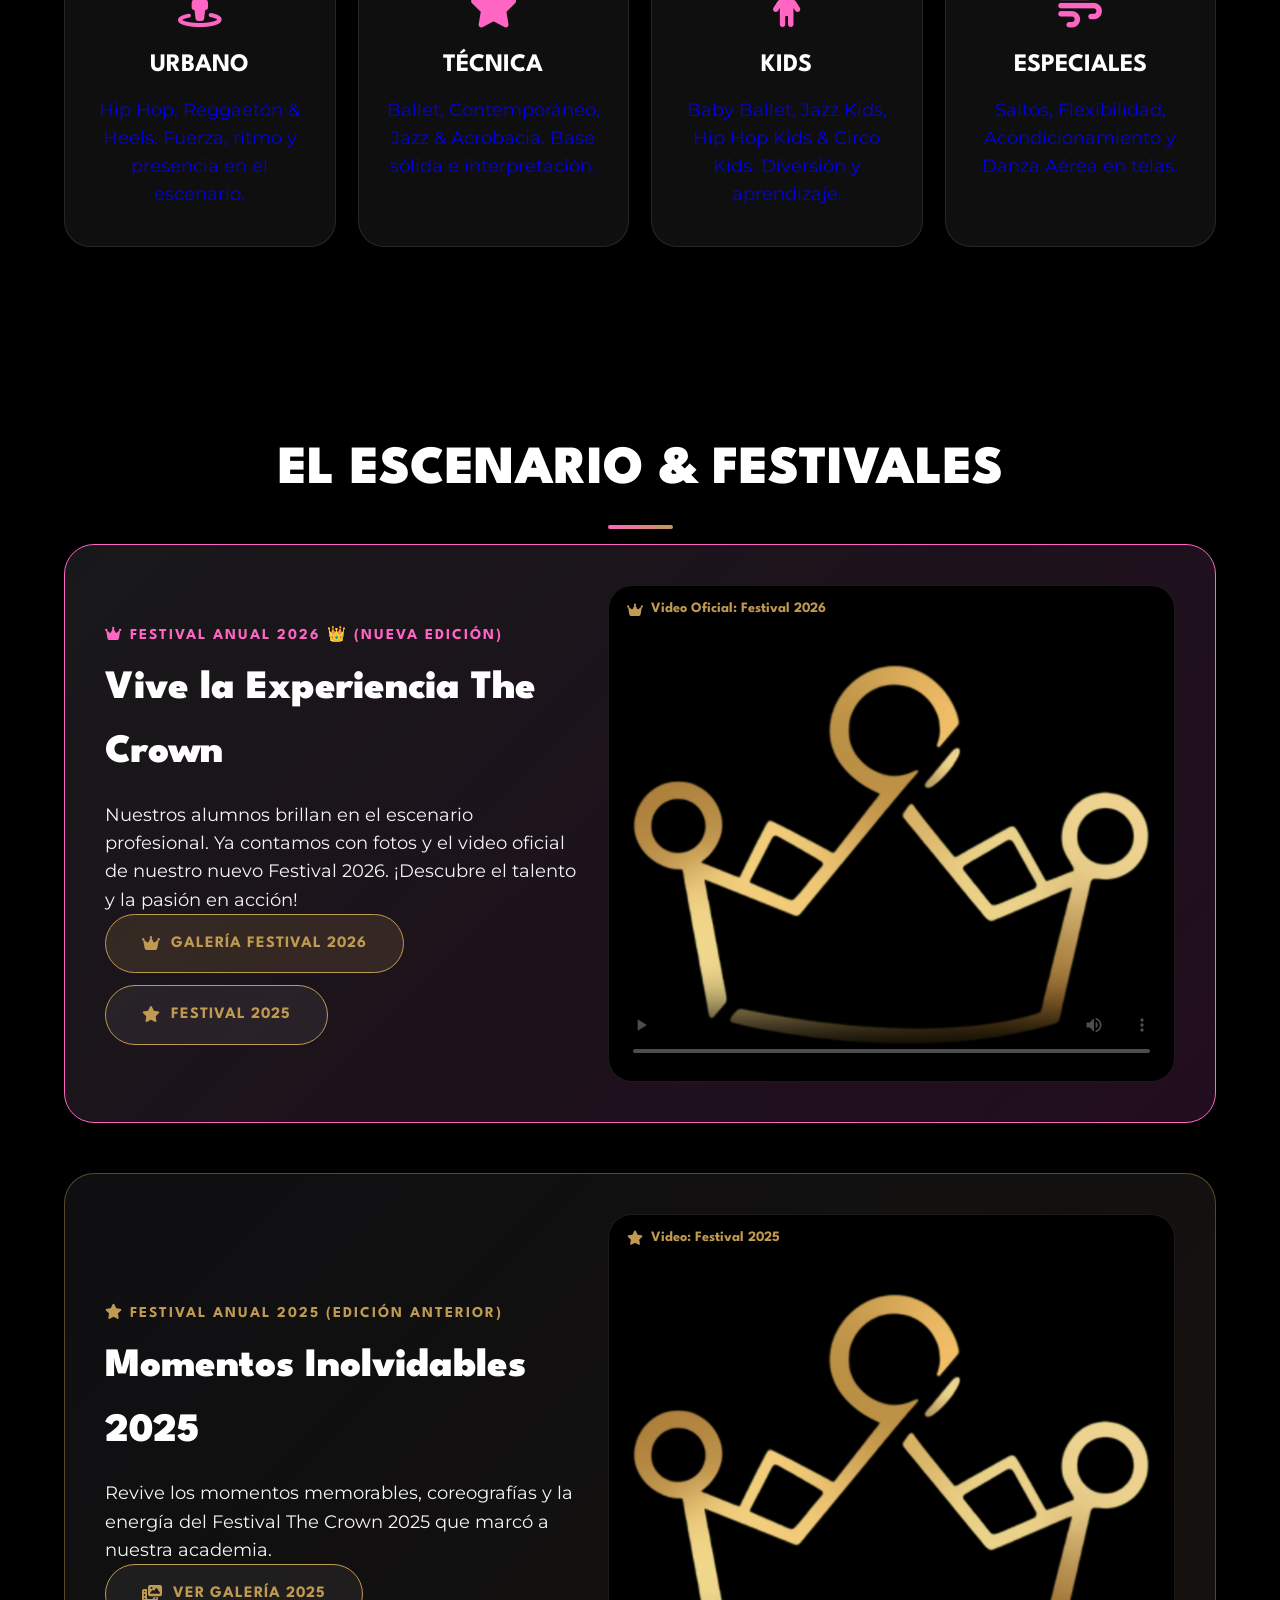
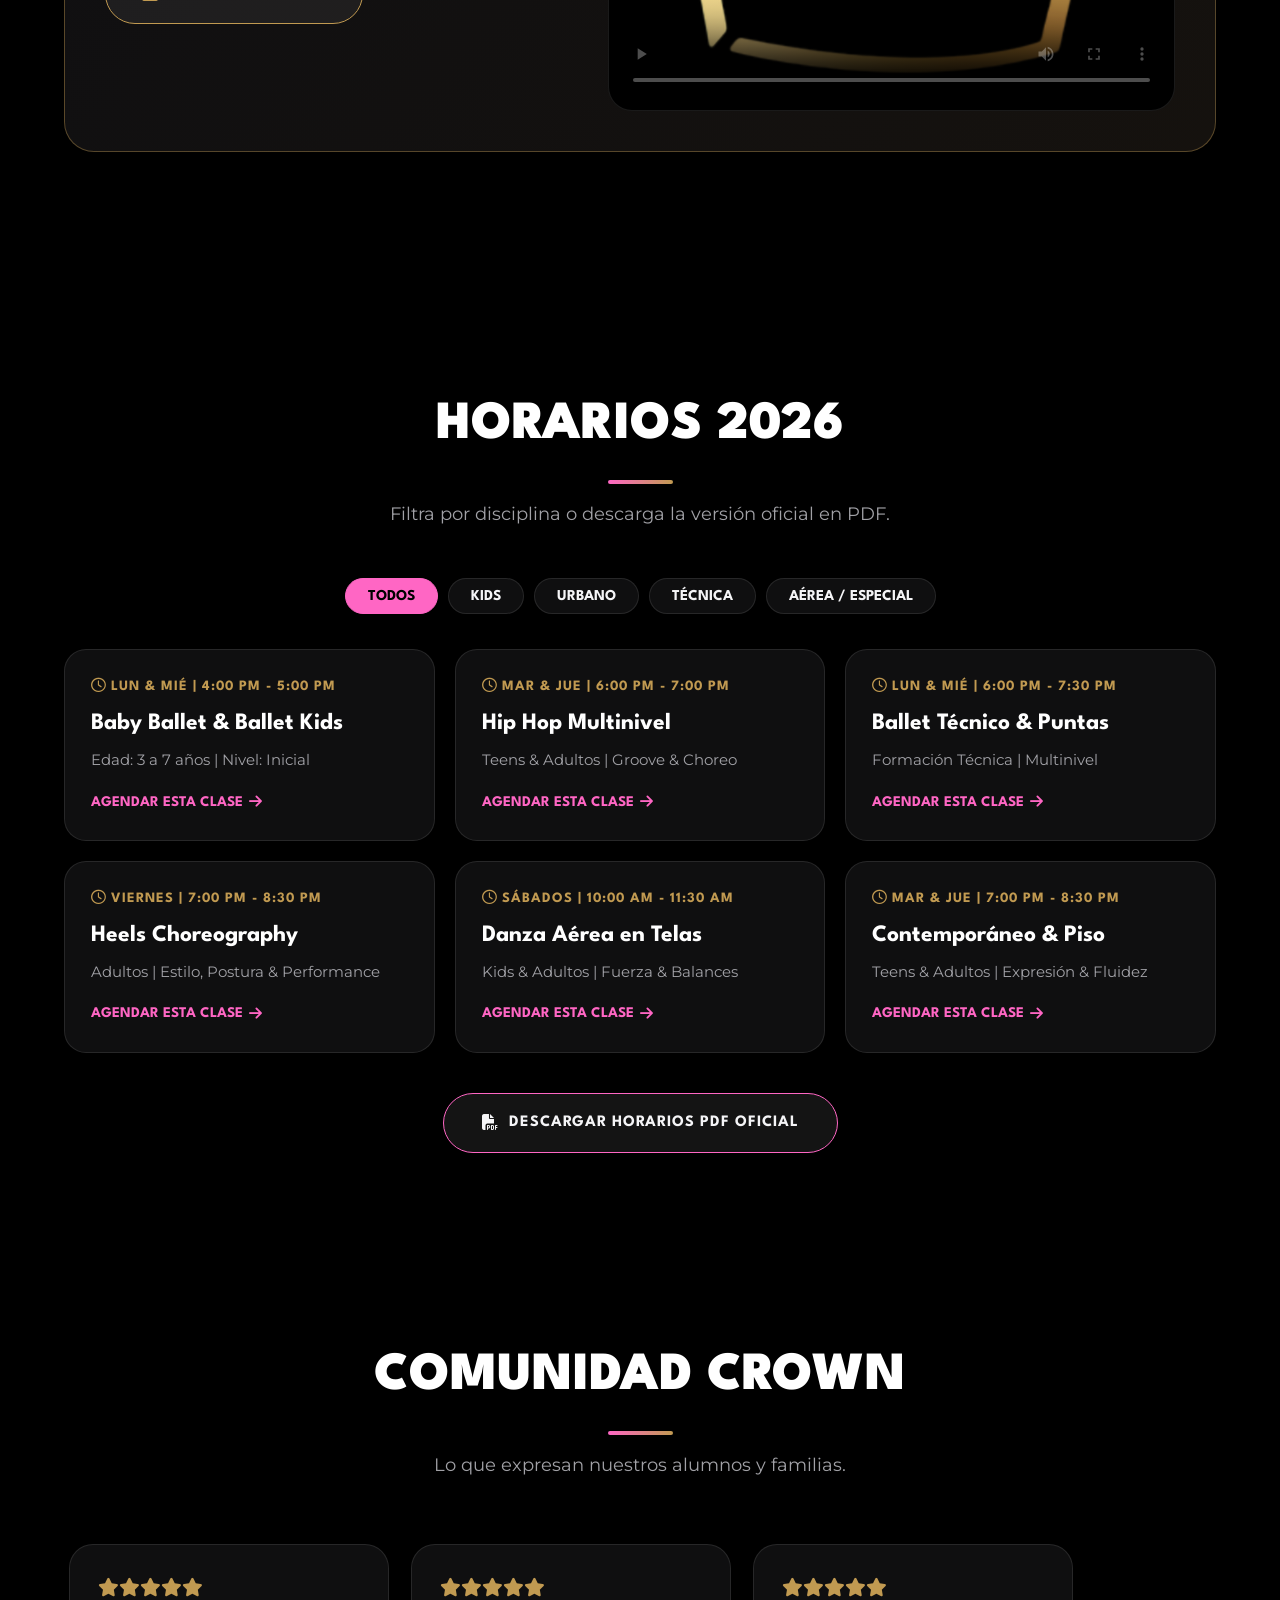
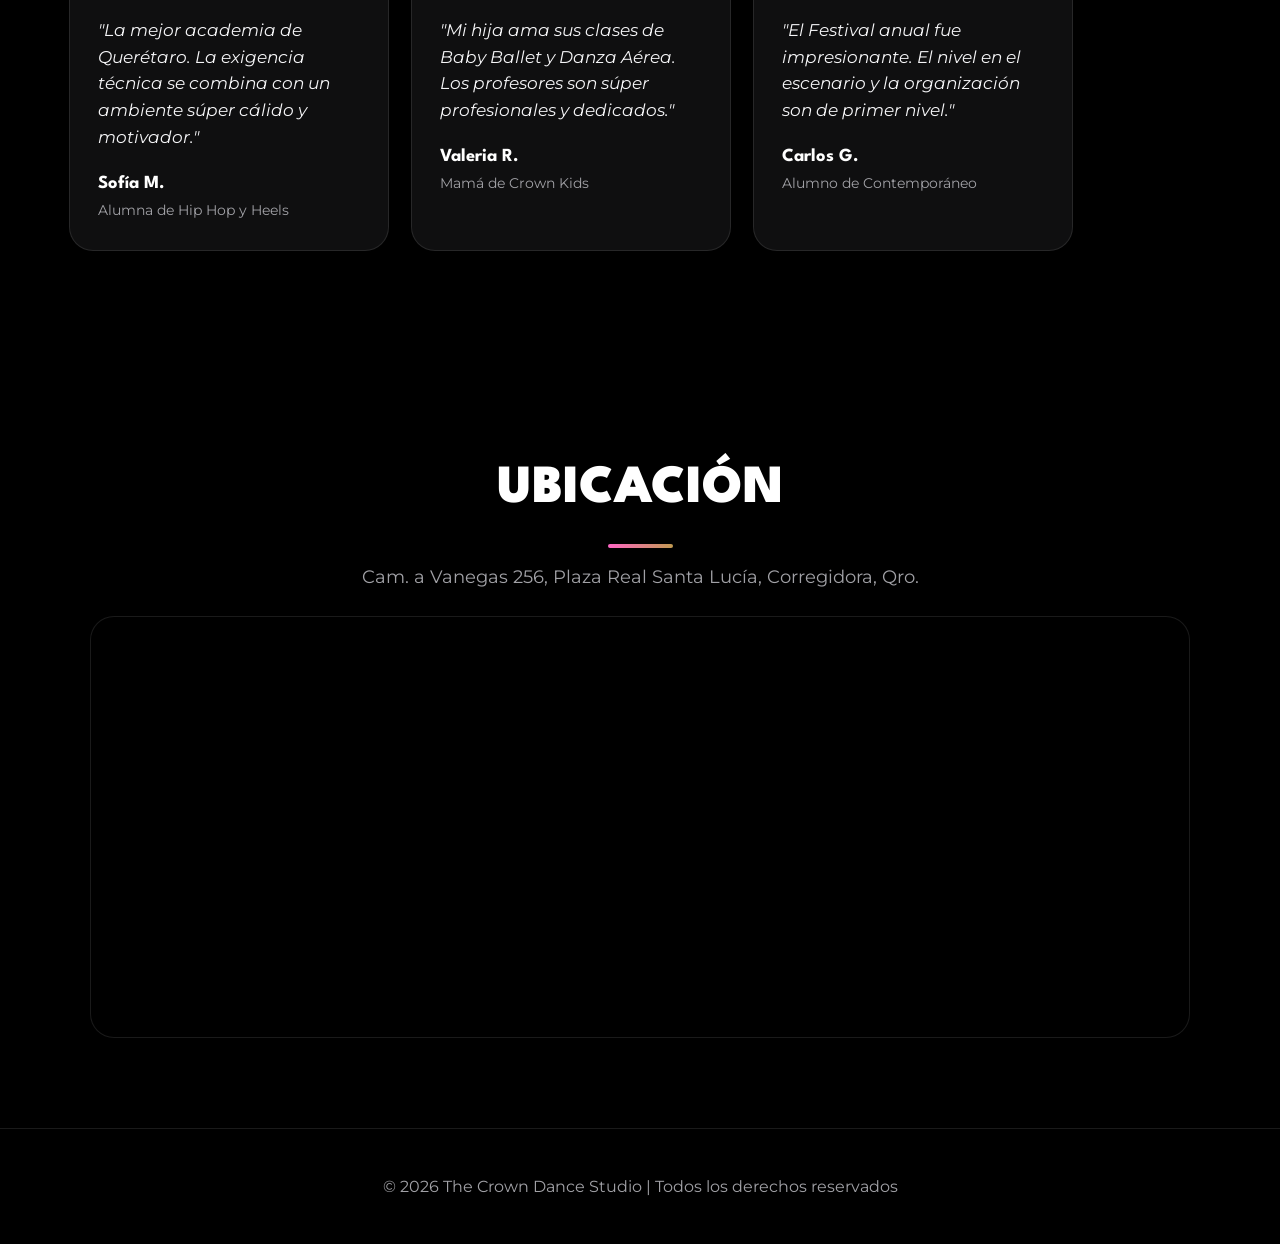
==== commit c745eab9: "Implementar galeria inmersiva y editorial inspirada en Rachel Neville Studios con masonry asimetrico" ====
--- a/index.html
+++ b/index.html
@@ -1063,22 +1063,22 @@
         </p>
         
         <div class="classes-grid">
-            <a href="galeria.html#urbano" class="card">
+            <a href="galeria.html#urbano-heels" class="card">
                 <i class="fas fa-street-view"></i>
                 <h3>URBANO</h3>
                 <p><span class="es">Hip Hop, Reggaetón & Heels. Fuerza, ritmo y presencia en el escenario.</span><span class="en">Hip Hop, Reggaeton & Heels. Power, rhythm and stage presence.</span></p>
             </a>
-            <a href="galeria.html#tecnica" class="card">
+            <a href="galeria.html#ballet-tecnica" class="card">
                 <i class="fas fa-star"></i>
                 <h3>TÉCNICA</h3>
                 <p><span class="es">Ballet, Contemporáneo, Jazz & Acrobacia. Base sólida e interpretación.</span><span class="en">Ballet, Contemporary, Jazz & Acrobatic skills. Solid base & expression.</span></p>
             </a>
-            <a href="galeria.html#kids" class="card">
+            <a href="galeria.html#backstage-emocion" class="card">
                 <i class="fas fa-child"></i>
                 <h3>KIDS</h3>
                 <p><span class="es">Baby Ballet, Jazz Kids, Hip Hop Kids & Circo Kids. Diversión y aprendizaje.</span><span class="en">Baby Ballet, Jazz Kids, Hip Hop Kids & Circus Kids. Fun & foundation.</span></p>
             </a>
-            <a href="galeria.html#tecnica" class="card">
+            <a href="galeria.html#ballet-tecnica" class="card">
                 <i class="fas fa-wind"></i>
                 <h3>ESPECIALES</h3>
                 <p><span class="es">Saltos, Flexibilidad, Acondicionamiento y Danza Aérea en telas.</span><span class="en">Jumps, Flexibility, Conditioning & Aerial Silk Dance.</span></p>
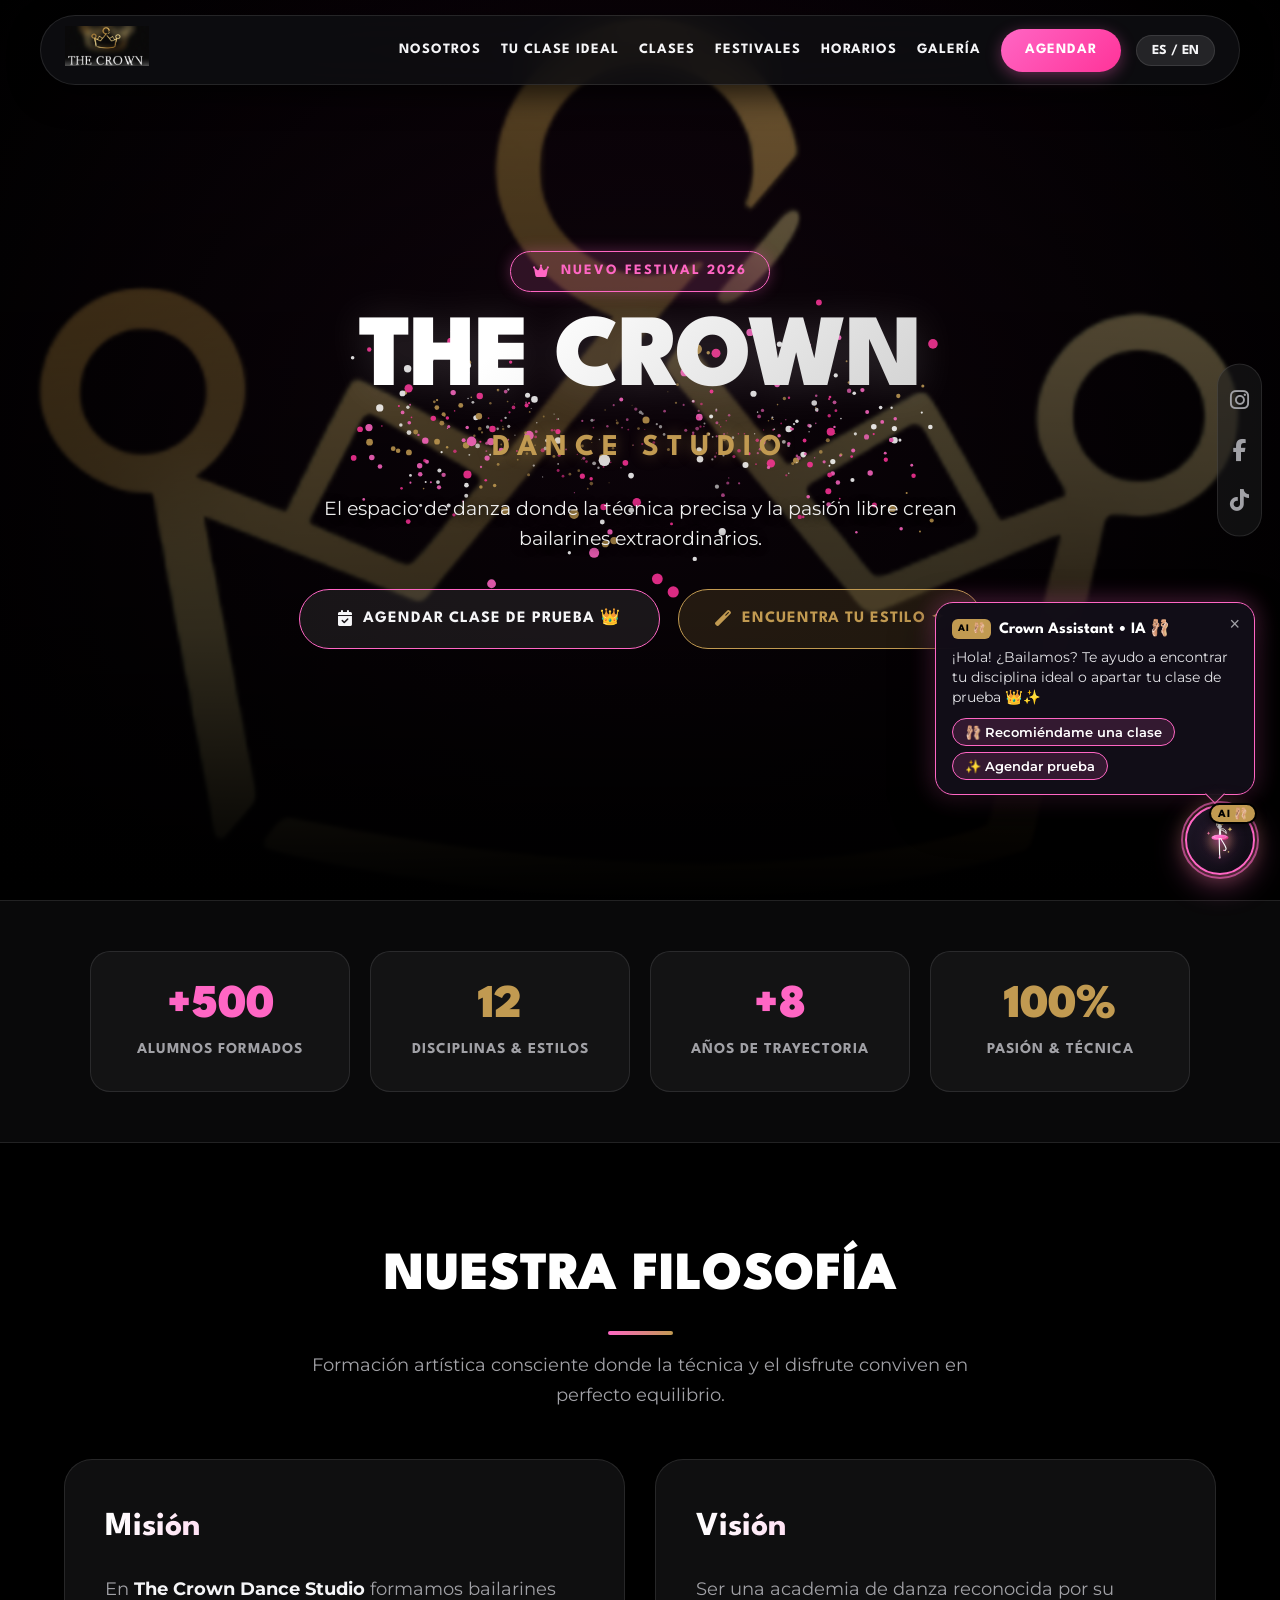
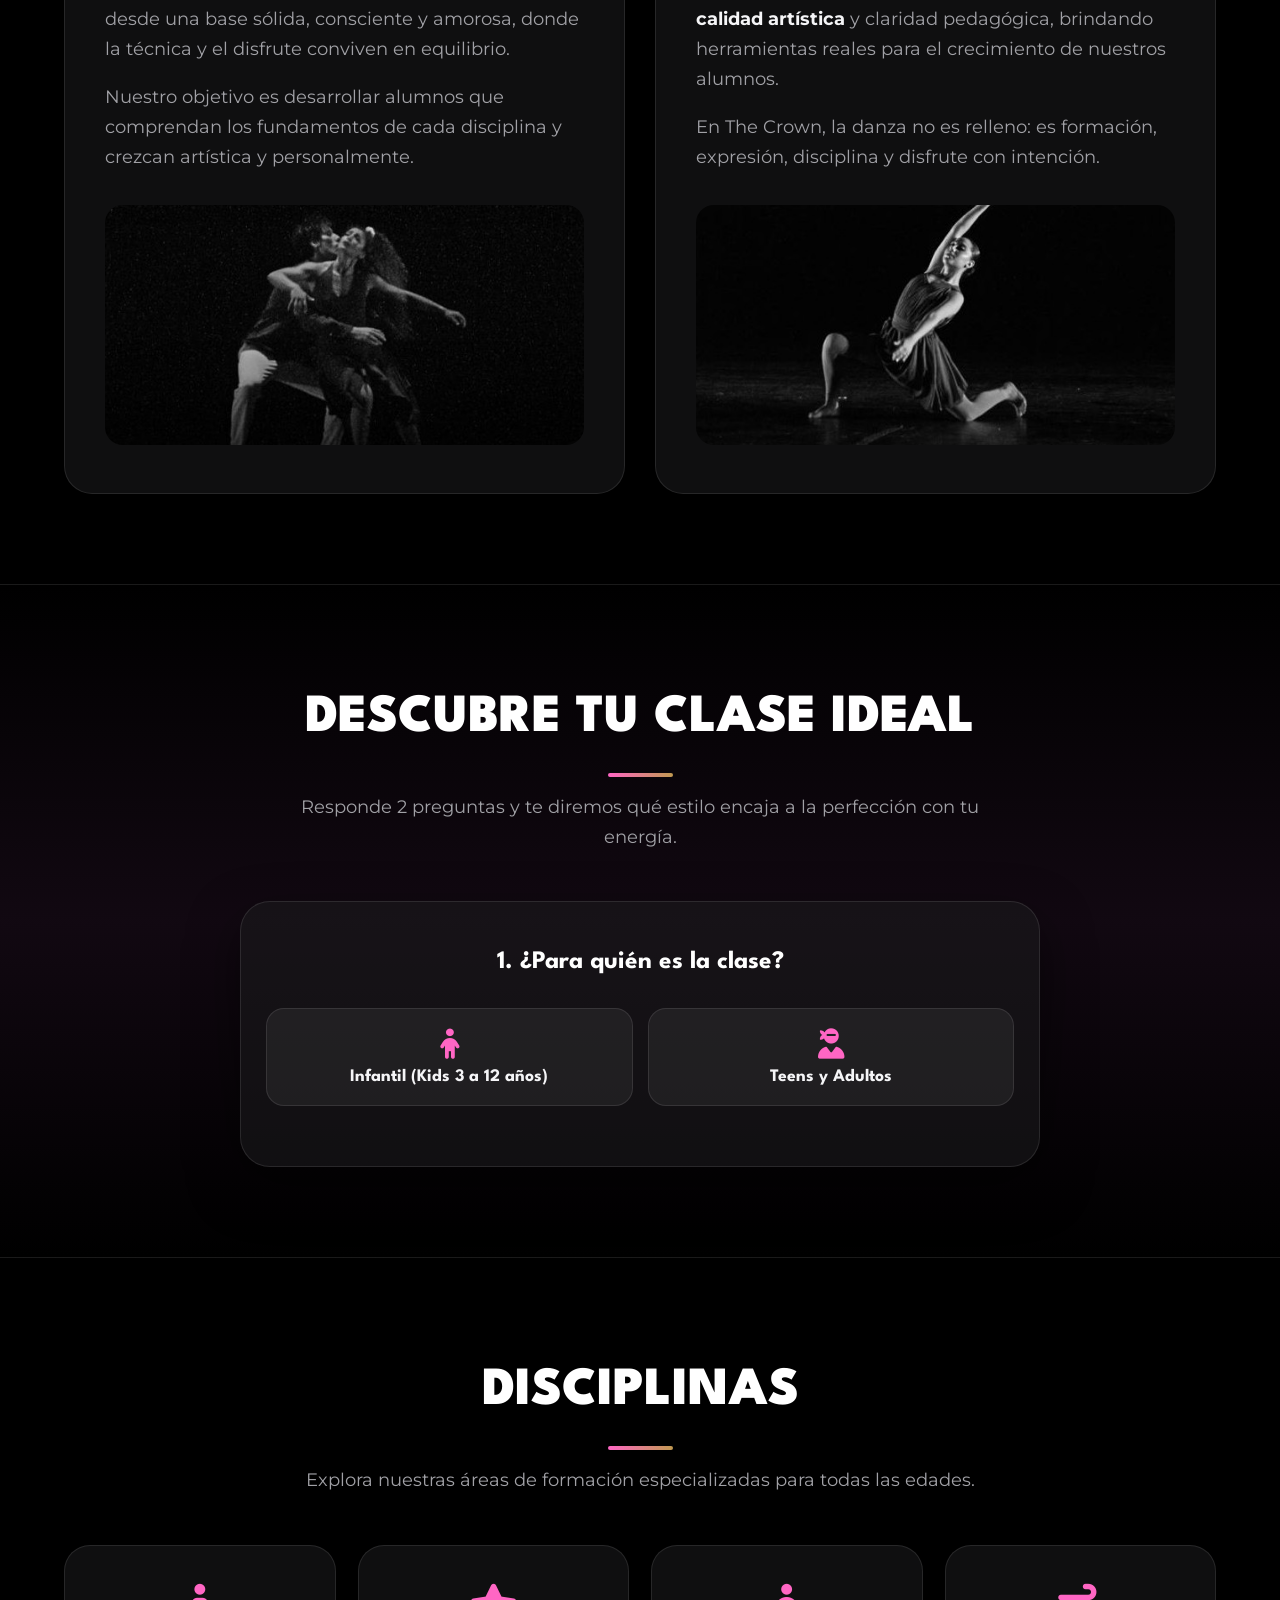
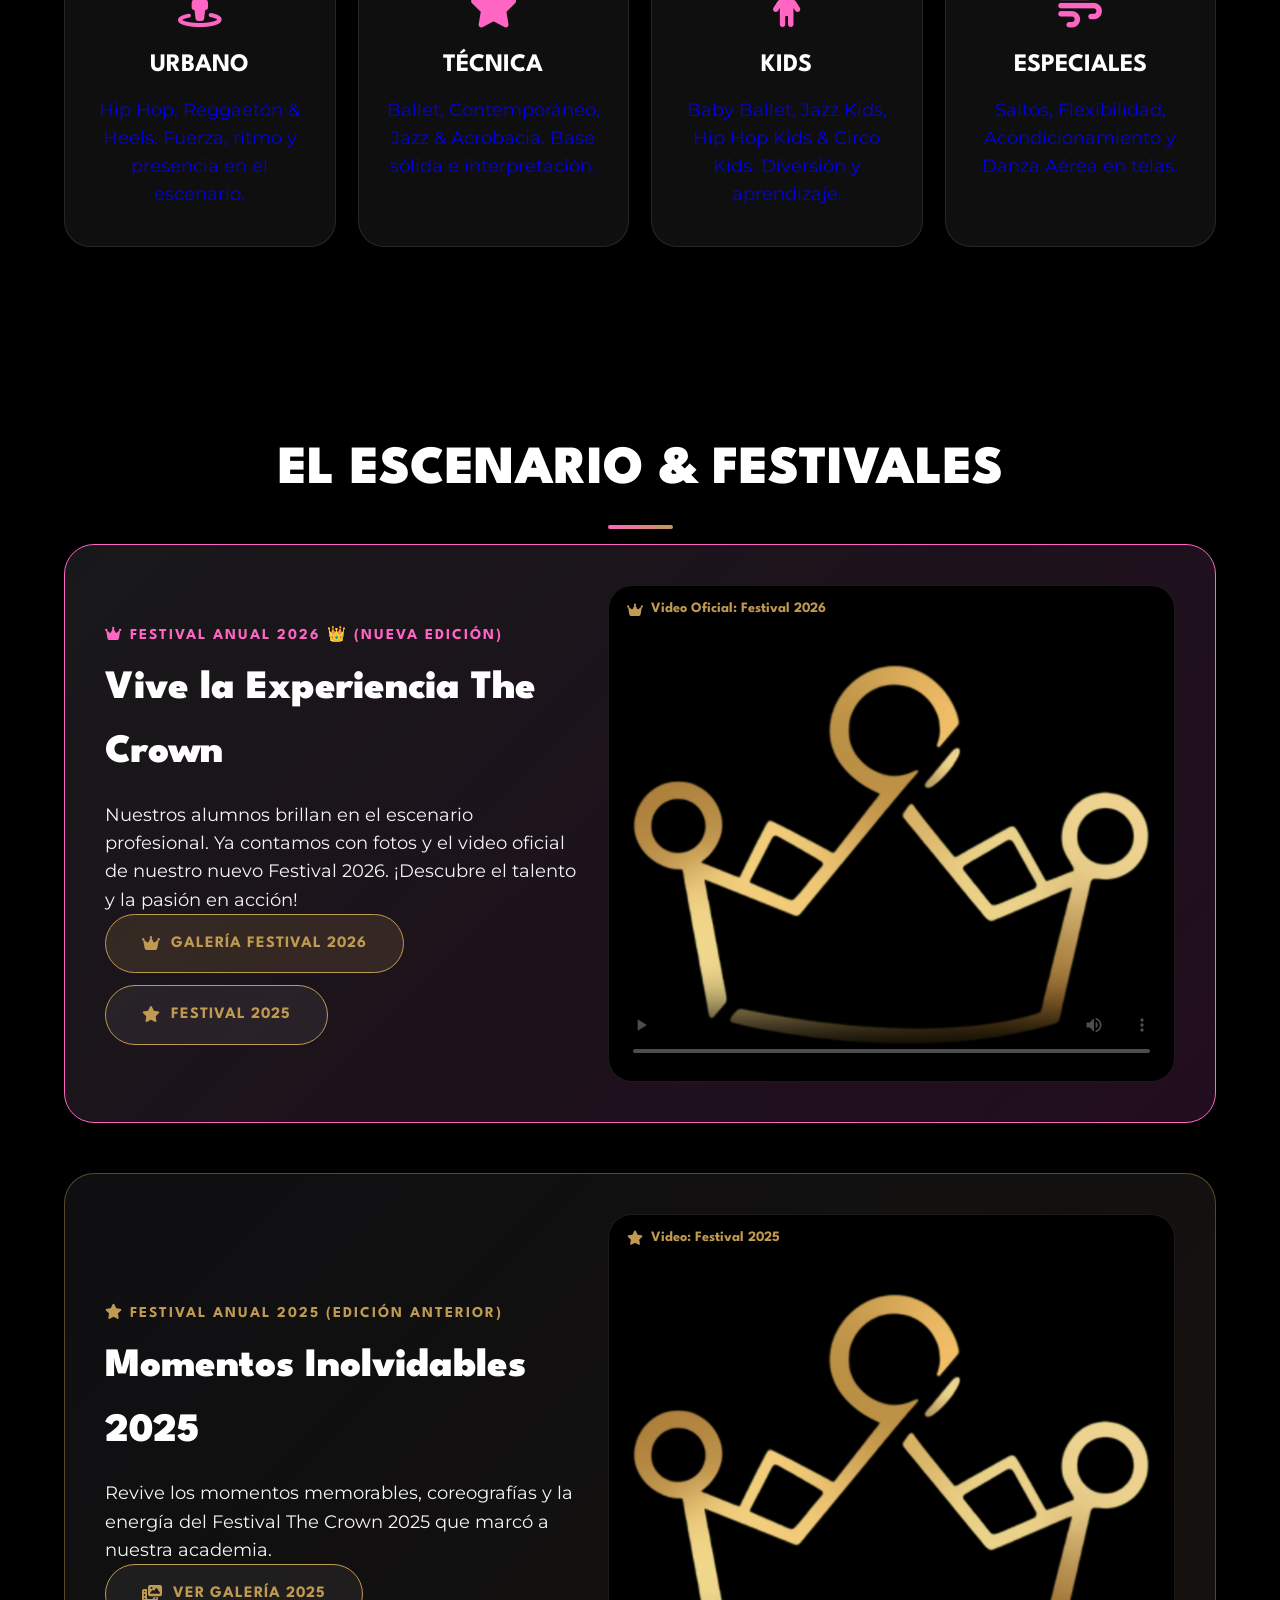
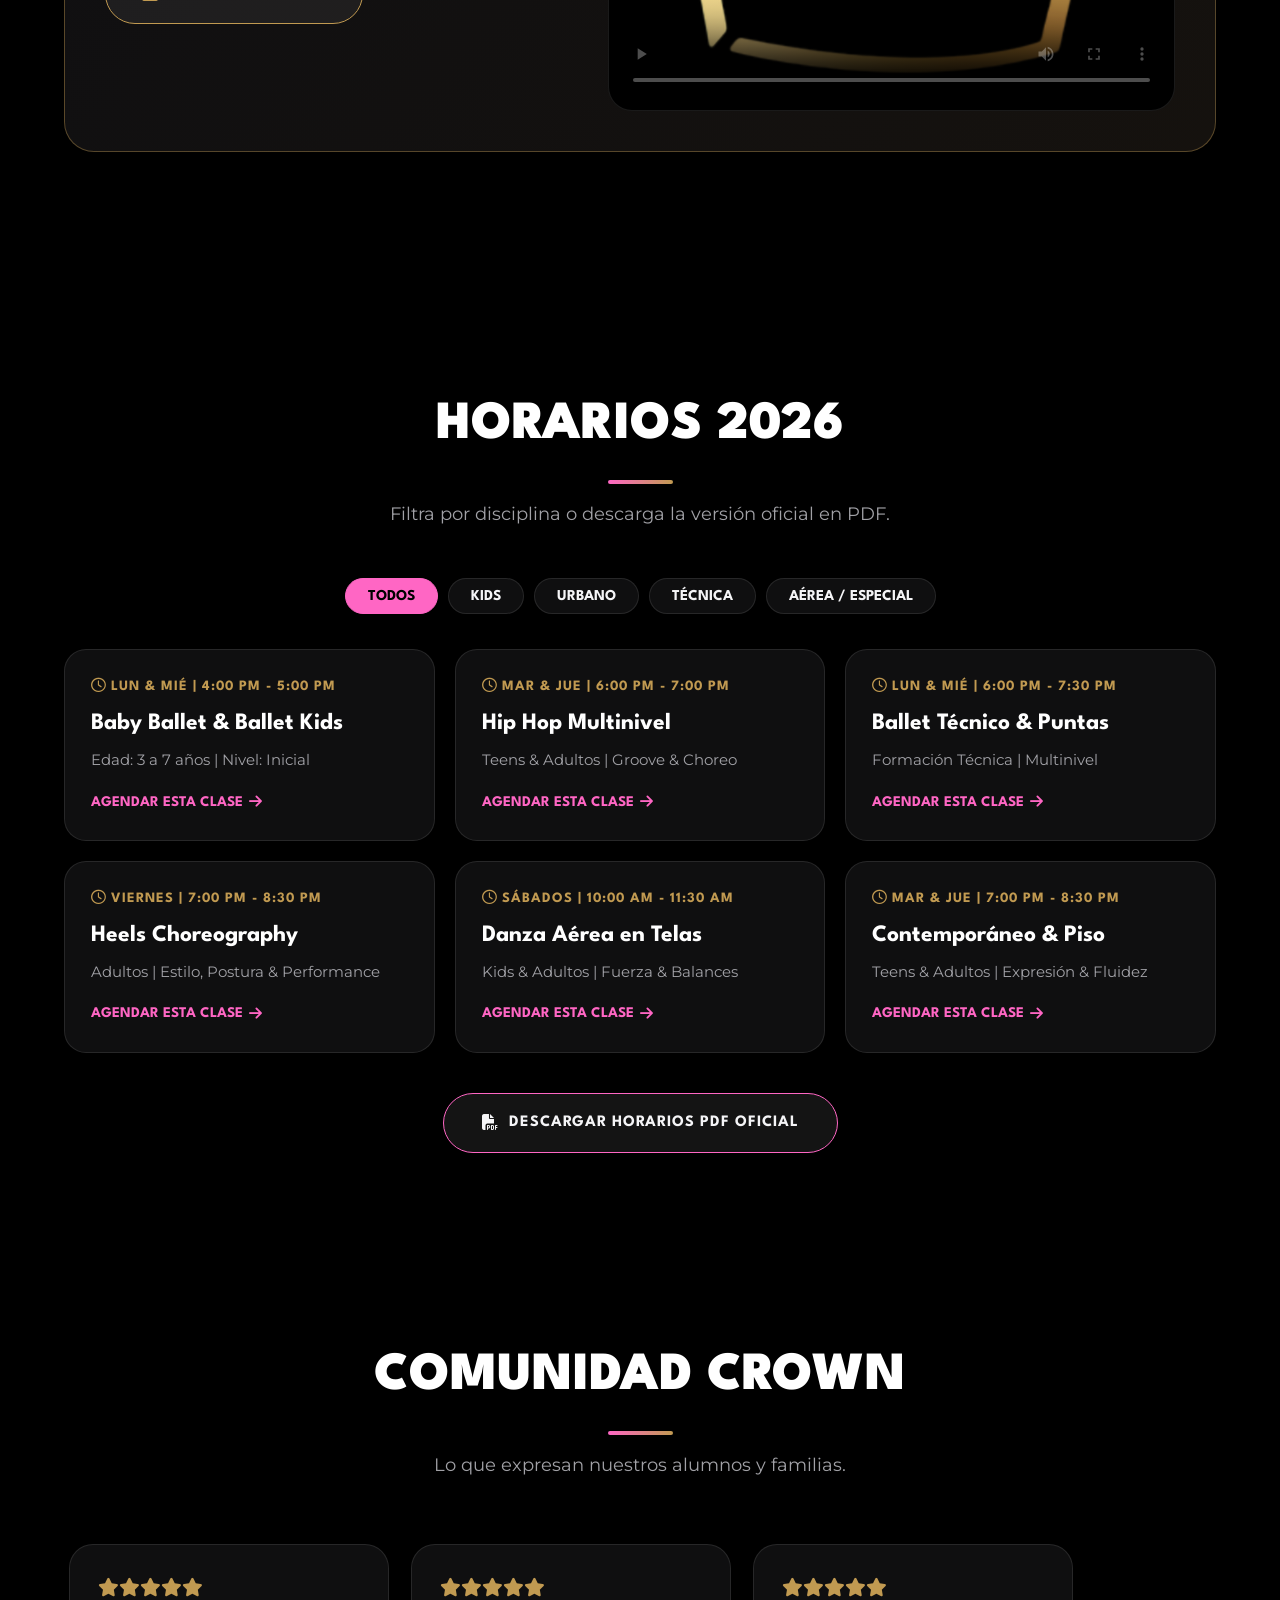
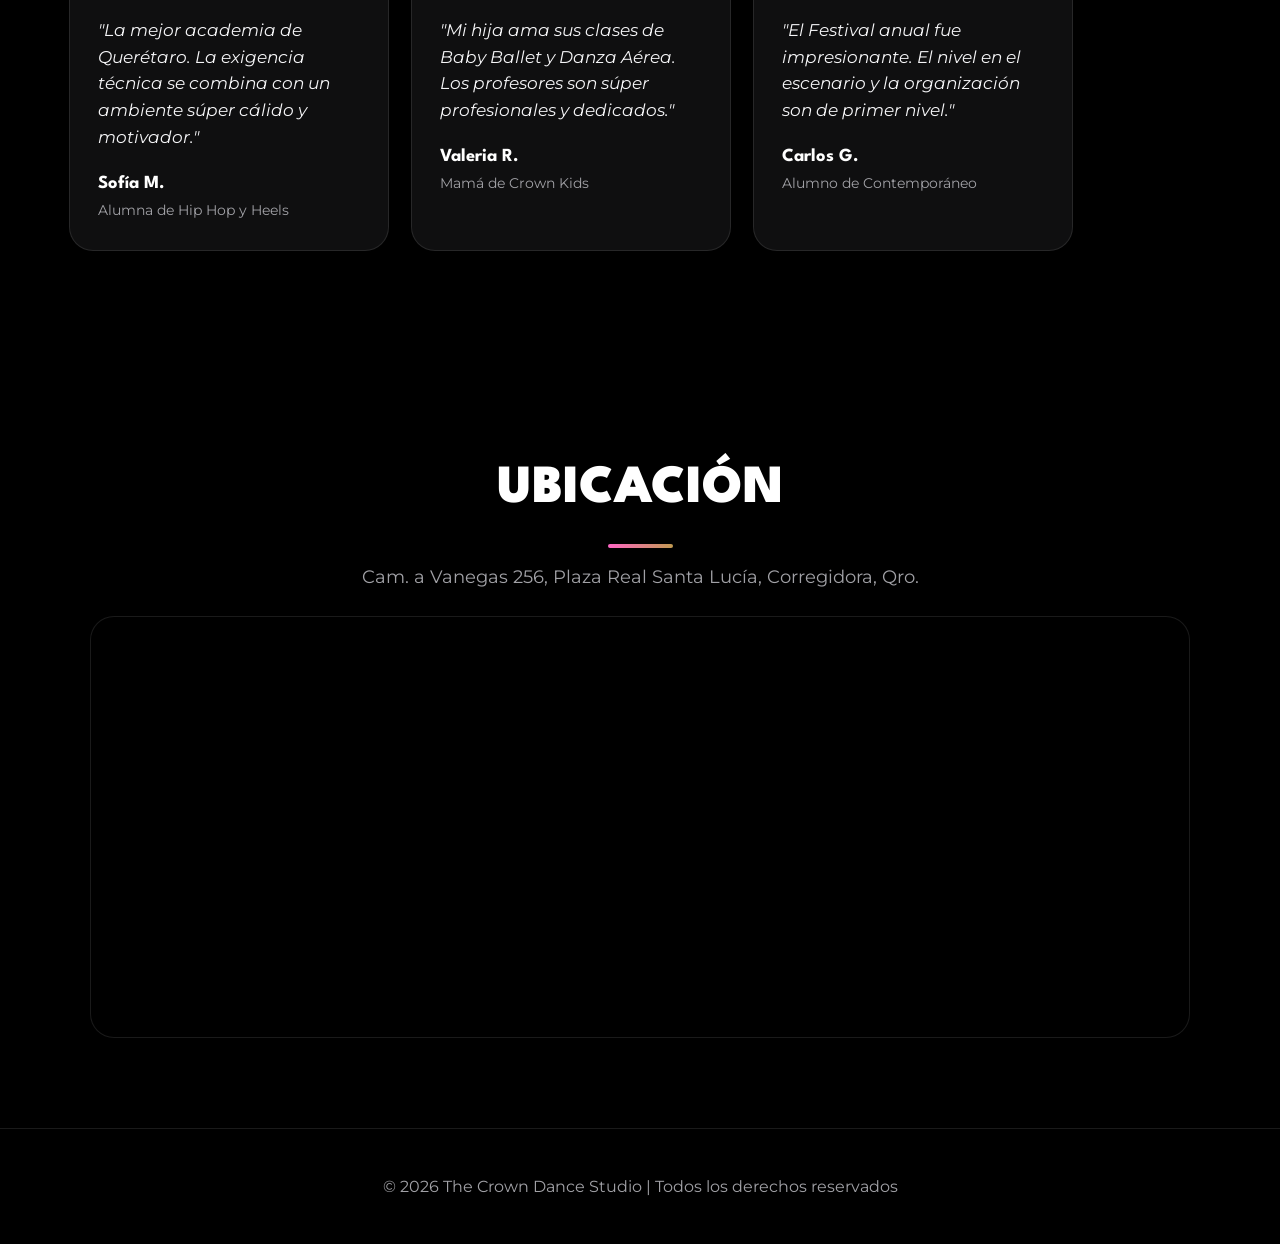
==== commit d99427ab: "feat: Integrar Chatbot de Bailarina con IA Crown Assistant y remover boton viejo" ====
--- a/index.html
+++ b/index.html
@@ -15,6 +15,8 @@
     <link rel="preconnect" href="https://fonts.gstatic.com" crossorigin>
     <link href="https://fonts.googleapis.com/css2?family=League+Spartan:wght@400;600;700;900&family=Montserrat:wght@300;400;500;700&display=swap" rel="stylesheet">
     <link rel="stylesheet" href="https://cdnjs.cloudflare.com/ajax/libs/font-awesome/6.4.0/css/all.min.css">
+    <!-- The Crown Dance Studio - AI Chatbot Stylesheet -->
+    <link rel="stylesheet" href="chatbot/widget/chat-widget.css">
     
     <style>
         /* --- VARIABLES GLOBALES INSTITUCIONALES --- */
@@ -735,68 +737,6 @@
         .review-text { font-size: 1rem; color: var(--text-primary); font-style: italic; margin-bottom: 18px; }
         .author-name { font-family: var(--font-heading); font-weight: 700; color: #fff; font-size: 1.1rem; }
         .author-role { font-size: 0.85rem; color: var(--text-secondary); }
-
-        /* --- FAB WIDGET FLOTANTE --- */
-        .fab-container {
-            position: fixed;
-            bottom: 25px;
-            right: 22px;
-            z-index: 1050;
-            display: flex;
-            flex-direction: column;
-            align-items: flex-end;
-            gap: 10px;
-        }
-
-        .fab-btn {
-            width: 60px;
-            height: 60px;
-            border-radius: 50%;
-            background: linear-gradient(135deg, var(--rosa-neon), #ff3399);
-            color: #fff;
-            display: flex;
-            align-items: center;
-            justify-content: center;
-            font-size: 1.6rem;
-            box-shadow: 0 8px 25px var(--rosa-glow);
-            border: none;
-            cursor: pointer;
-            transition: transform 0.3s;
-        }
-        .fab-btn:hover { transform: scale(1.1); }
-
-        .fab-menu {
-            display: flex;
-            flex-direction: column;
-            gap: 8px;
-            opacity: 0;
-            pointer-events: none;
-            transform: translateY(15px);
-            transition: 0.3s;
-        }
-        .fab-container.active .fab-menu {
-            opacity: 1;
-            pointer-events: all;
-            transform: translateY(0);
-        }
-
-        .fab-item {
-            background: rgba(20, 20, 25, 0.95);
-            border: 1px solid var(--apple-border);
-            color: #fff;
-            padding: 10px 20px;
-            border-radius: 30px;
-            font-family: var(--font-heading);
-            font-size: 0.9rem;
-            font-weight: 700;
-            display: flex;
-            align-items: center;
-            gap: 10px;
-            text-decoration: none;
-            box-shadow: 0 6px 20px rgba(0,0,0,0.6);
-            white-space: nowrap;
-        }
-        .fab-item:hover { background: var(--rosa-neon); color: #000; }
 
         /* Sidebar Redes & Footer */
         .social-sidebar {
@@ -861,6 +801,8 @@
             .mv-container { padding: 30px 20px; }
         }
     </style>
+    <!-- The Crown Dance Studio - Crown Assistant AI Chatbot Widget -->
+    <link rel="stylesheet" href="chatbot/widget/chat-widget.css">
 </head>
 <body>
 
@@ -1270,20 +1212,7 @@
         <a href="https://www.tiktok.com" target="_blank" title="TikTok"><i class="fab fa-tiktok"></i></a>
     </div>
 
-    <!-- WIDGET FLOTANTE INTERACTIVO (FAB SPEED DIAL) -->
-    <div class="fab-container" id="fabContainer">
-        <div class="fab-menu">
-            <a href="https://wa.me/524423479755?text=¡Hola!%20Me%20gustaría%20agendar%20una%20clase%20de%20prueba%20en%20The%20Crown%20Studio%20👑" target="_blank" class="fab-item">
-                <i class="fab fa-whatsapp" style="color: #25D366;"></i> WhatsApp Directo
-            </a>
-            <a href="agenda.html" class="fab-item">
-                <i class="fas fa-calendar-check" style="color: var(--rosa-neon);"></i> Agendar Clase
-            </a>
-        </div>
-        <button class="fab-btn" id="fabToggle" title="Ayuda y Agendado Rápido">
-            <i class="fas fa-comment-dots"></i>
-        </button>
-    </div>
+    <!-- CHATBOT CON IA CROWN ASSISTANT (WIDGET INTEGRADO AL FINAL) -->
 
     <footer>
         <p>© 2026 The Crown Dance Studio | Todos los derechos reservados</p>
@@ -1333,19 +1262,6 @@
         // 4. Idioma
         function toggleLanguage() {
             document.body.classList.toggle('lang-en');
-        }
-
-        // 5. FAB Speed Dial
-        var fabContainer = document.getElementById('fabContainer');
-        var fabToggle = document.getElementById('fabToggle');
-        if (fabToggle && fabContainer) {
-            fabToggle.addEventListener('click', function() {
-                fabContainer.classList.toggle('active');
-                var icon = fabToggle.querySelector('i');
-                if (icon) {
-                    icon.className = fabContainer.classList.contains('active') ? 'fas fa-times' : 'fas fa-comment-dots';
-                }
-            });
         }
 
         // 6. Quiz Interactivo
@@ -1511,5 +1427,7 @@
             render();
         })();
     </script>
+    <!-- The Crown Dance Studio - Crown Assistant AI Chatbot Client Script -->
+    <script src="chatbot/widget/chat-widget.js" defer></script>
 </body>
 </html>
--- a/chatbot/widget/chat-widget.css
+++ b/chatbot/widget/chat-widget.css
@@ -0,0 +1,833 @@
+/* ==========================================================================
+   THE CROWN DANCE STUDIO - CROWN ASSISTANT CHATBOT WIDGET
+   Estilos oficiales: Neumorphism Dark, Rosa Neón, Corona Dorada y Bailarina
+   ========================================================================== */
+
+:root {
+  --crown-black: #000000;
+  --crown-dark-bg: #0d0a12;
+  --crown-surface: rgba(22, 18, 28, 0.95);
+  --crown-surface-light: rgba(36, 29, 46, 0.88);
+  --crown-border: rgba(255, 255, 255, 0.12);
+  --crown-border-glow: rgba(255, 102, 196, 0.5);
+  --crown-pink: #FF66C4;
+  --crown-pink-glow: rgba(255, 102, 196, 0.38);
+  --crown-pink-deep: #D81B60;
+  --crown-gold: #C19A51;
+  --crown-gold-glow: rgba(193, 154, 81, 0.32);
+  --crown-text-main: #F5F5F7;
+  --crown-text-muted: #A1A1A6;
+  --crown-font-heading: 'League Spartan', -apple-system, BlinkMacSystemFont, sans-serif;
+  --crown-font-body: 'Montserrat', -apple-system, BlinkMacSystemFont, sans-serif;
+  --crown-radius-lg: 24px;
+  --crown-radius-md: 16px;
+  --crown-radius-sm: 10px;
+  --crown-shadow: 0 20px 48px rgba(0, 0, 0, 0.8), 0 0 28px rgba(255, 102, 196, 0.18);
+}
+
+/* --- ANIMACIONES GLOBALES DE LA BAILARINA --- */
+@keyframes crownBallerinaFloat {
+  0%, 100% {
+    transform: translateY(0) scale(1);
+    box-shadow: 0 10px 30px var(--crown-pink-glow), 0 0 20px var(--crown-gold-glow);
+  }
+  50% {
+    transform: translateY(-7px) scale(1.03);
+    box-shadow: 0 18px 40px rgba(255, 102, 196, 0.55), 0 0 30px rgba(193, 154, 81, 0.45);
+  }
+}
+
+@keyframes crownPulseRing {
+  0% {
+    transform: scale(0.95);
+    opacity: 0.8;
+  }
+  50% {
+    transform: scale(1.2);
+    opacity: 0;
+  }
+  100% {
+    transform: scale(1.2);
+    opacity: 0;
+  }
+}
+
+@keyframes crownMsgFadeIn {
+  from {
+    opacity: 0;
+    transform: translateY(8px);
+  }
+  to {
+    opacity: 1;
+    transform: translateY(0);
+  }
+}
+
+/* --- BOTÓN FLOTANTE BAILARINA (TRIGGER) --- */
+.crown-chat-trigger {
+  position: fixed;
+  bottom: 25px;
+  right: 25px;
+  z-index: 99990;
+  width: 70px;
+  height: 70px;
+  border-radius: 50%;
+  background: linear-gradient(135deg, #1f1828 0%, #0d0a12 100%);
+  border: 2px solid var(--crown-pink);
+  box-shadow: 0 10px 30px var(--crown-pink-glow), 0 0 20px var(--crown-gold-glow);
+  cursor: pointer;
+  display: flex;
+  align-items: center;
+  justify-content: center;
+  color: #FFFFFF;
+  outline: none;
+  font-family: var(--crown-font-body);
+  animation: crownBallerinaFloat 3.6s ease-in-out infinite;
+  transition: border-color 0.3s ease;
+  user-select: none;
+  -webkit-tap-highlight-color: transparent;
+}
+
+.crown-chat-trigger:hover,
+.crown-chat-trigger:focus-visible {
+  border-color: #FFFFFF;
+  animation-play-state: paused;
+  transform: translateY(-4px) scale(1.08);
+}
+
+.crown-chat-trigger::before {
+  content: '';
+  position: absolute;
+  inset: -6px;
+  border-radius: 50%;
+  border: 2px solid var(--crown-pink);
+  opacity: 0.6;
+  animation: crownPulseRing 2.8s cubic-bezier(0.25, 1, 0.5, 1) infinite;
+  pointer-events: none;
+}
+
+.trigger-ballerina-wrap {
+  width: 46px;
+  height: 46px;
+  display: flex;
+  align-items: center;
+  justify-content: center;
+  pointer-events: none;
+  filter: drop-shadow(0 2px 6px rgba(255, 102, 196, 0.5));
+}
+
+.trigger-ballerina-wrap svg {
+  width: 100%;
+  height: 100%;
+}
+
+.crown-chat-trigger .trigger-badge {
+  position: absolute;
+  top: -4px;
+  right: -4px;
+  background: var(--crown-gold);
+  color: #000000;
+  font-size: 11px;
+  font-weight: 800;
+  border-radius: 12px;
+  padding: 2px 7px;
+  border: 2px solid #000000;
+  box-shadow: 0 2px 8px rgba(0, 0, 0, 0.6);
+  font-family: var(--crown-font-heading);
+  letter-spacing: 0.5px;
+}
+
+/* --- BURBUJA DE INVITACIÓN TEASER (SPEECH BALLOON) --- */
+.crown-ballerina-teaser {
+  position: fixed;
+  bottom: 105px;
+  right: 25px;
+  z-index: 99989;
+  width: 320px;
+  max-width: calc(100vw - 40px);
+  background: rgba(18, 14, 24, 0.96);
+  backdrop-filter: blur(20px);
+  -webkit-backdrop-filter: blur(20px);
+  border: 1.5px solid var(--crown-pink);
+  border-radius: 18px;
+  padding: 14px 16px;
+  box-shadow: 0 16px 40px rgba(0, 0, 0, 0.75), 0 0 24px var(--crown-pink-glow);
+  font-family: var(--crown-font-body);
+  color: var(--crown-text-main);
+  opacity: 0;
+  transform: translateY(14px) scale(0.96);
+  transition: opacity 0.35s ease, transform 0.35s cubic-bezier(0.16, 1, 0.3, 1);
+  pointer-events: none;
+  cursor: pointer;
+}
+
+.crown-ballerina-teaser.visible {
+  opacity: 1;
+  transform: translateY(0) scale(1);
+  pointer-events: auto;
+}
+
+.crown-ballerina-teaser.dismissed {
+  opacity: 0 !important;
+  transform: translateY(18px) scale(0.94) !important;
+  pointer-events: none !important;
+}
+
+.teaser-close {
+  position: absolute;
+  top: 8px;
+  right: 10px;
+  background: none;
+  border: none;
+  color: var(--crown-text-muted);
+  font-size: 18px;
+  line-height: 1;
+  cursor: pointer;
+  padding: 4px;
+  border-radius: 4px;
+  transition: color 0.2s ease;
+}
+
+.teaser-close:hover {
+  color: #FFFFFF;
+}
+
+.teaser-badge-row {
+  display: flex;
+  align-items: center;
+  gap: 8px;
+  margin-bottom: 6px;
+}
+
+.teaser-badge {
+  background: var(--crown-gold);
+  color: #000;
+  font-family: var(--crown-font-heading);
+  font-weight: 800;
+  font-size: 10px;
+  padding: 2px 6px;
+  border-radius: 6px;
+  letter-spacing: 0.5px;
+}
+
+.teaser-title {
+  font-family: var(--crown-font-heading);
+  font-weight: 700;
+  font-size: 0.95rem;
+  color: #FFFFFF;
+}
+
+.teaser-text {
+  font-size: 0.85rem;
+  color: #E2E2E6;
+  line-height: 1.4;
+  margin: 0 0 10px 0;
+}
+
+.teaser-actions {
+  display: flex;
+  flex-wrap: wrap;
+  gap: 6px;
+}
+
+.teaser-btn-action {
+  background: rgba(255, 102, 196, 0.14);
+  border: 1px solid var(--crown-pink);
+  color: #FFFFFF;
+  border-radius: 20px;
+  padding: 5px 12px;
+  font-size: 0.78rem;
+  font-weight: 600;
+  font-family: var(--crown-font-body);
+  cursor: pointer;
+  transition: background 0.2s, transform 0.2s;
+}
+
+.teaser-btn-action:hover {
+  background: var(--crown-pink);
+  color: #000000;
+  transform: translateY(-1px);
+}
+
+.teaser-tail {
+  position: absolute;
+  bottom: -7px;
+  right: 32px;
+  width: 14px;
+  height: 14px;
+  background: rgba(18, 14, 24, 0.96);
+  border-right: 1.5px solid var(--crown-pink);
+  border-bottom: 1.5px solid var(--crown-pink);
+  transform: rotate(45deg);
+}
+
+/* --- VENTANA PRINCIPAL DEL CHAT --- */
+.crown-chat-widget {
+  position: fixed;
+  bottom: 105px;
+  right: 25px;
+  width: 410px;
+  max-width: calc(100vw - 32px);
+  height: 640px;
+  max-height: calc(100vh - 125px);
+  background: var(--crown-surface);
+  backdrop-filter: blur(26px);
+  -webkit-backdrop-filter: blur(26px);
+  border: 1.5px solid var(--crown-border);
+  border-radius: var(--crown-radius-lg);
+  box-shadow: var(--crown-shadow);
+  display: flex;
+  flex-direction: column;
+  overflow: hidden;
+  z-index: 99995;
+  opacity: 0;
+  pointer-events: none;
+  transform: translateY(22px) scale(0.96);
+  transition: opacity 0.28s ease, transform 0.28s cubic-bezier(0.16, 1, 0.3, 1), border-color 0.3s;
+  font-family: var(--crown-font-body);
+  color: var(--crown-text-main);
+}
+
+.crown-chat-widget.active {
+  opacity: 1;
+  pointer-events: auto;
+  transform: translateY(0) scale(1);
+  border-color: rgba(255, 102, 196, 0.35);
+}
+
+/* --- CABECERA DEL CHAT --- */
+.crown-chat-header {
+  padding: 14px 18px;
+  background: linear-gradient(135deg, rgba(32, 22, 38, 0.98), rgba(16, 12, 22, 0.98));
+  border-bottom: 1px solid var(--crown-border);
+  display: flex;
+  align-items: center;
+  justify-content: space-between;
+  gap: 12px;
+}
+
+.header-left {
+  display: flex;
+  align-items: center;
+  gap: 12px;
+}
+
+.assistant-avatar {
+  width: 44px;
+  height: 44px;
+  border-radius: 50%;
+  background: linear-gradient(135deg, #2a1b32, #140e1c);
+  border: 1.5px solid var(--crown-gold);
+  display: flex;
+  align-items: center;
+  justify-content: center;
+  box-shadow: 0 0 14px var(--crown-pink-glow);
+  flex-shrink: 0;
+  overflow: hidden;
+  padding: 3px;
+}
+
+.assistant-avatar svg {
+  width: 100%;
+  height: 100%;
+}
+
+.assistant-info h3 {
+  font-family: var(--crown-font-heading);
+  font-size: 1.05rem;
+  font-weight: 800;
+  letter-spacing: 0.5px;
+  color: #FFFFFF;
+  margin: 0;
+  display: flex;
+  align-items: center;
+  gap: 6px;
+}
+
+.assistant-badge {
+  background: var(--crown-gold);
+  color: #000000;
+  font-size: 10px;
+  font-weight: 800;
+  padding: 1px 6px;
+  border-radius: 6px;
+  font-family: var(--crown-font-heading);
+}
+
+.assistant-status {
+  font-size: 0.76rem;
+  color: var(--crown-text-muted);
+  display: flex;
+  align-items: center;
+  gap: 6px;
+}
+
+.status-dot {
+  width: 8px;
+  height: 8px;
+  border-radius: 50%;
+  background-color: #22c55e;
+  box-shadow: 0 0 8px #22c55e;
+}
+
+.header-actions {
+  display: flex;
+  align-items: center;
+  gap: 6px;
+}
+
+.header-btn {
+  background: rgba(255, 255, 255, 0.08);
+  border: 1px solid var(--crown-border);
+  color: var(--crown-text-main);
+  width: 32px;
+  height: 32px;
+  border-radius: 8px;
+  display: flex;
+  align-items: center;
+  justify-content: center;
+  cursor: pointer;
+  font-size: 0.85rem;
+  transition: all 0.2s ease;
+  text-decoration: none;
+}
+
+.header-btn:hover {
+  background: rgba(255, 102, 196, 0.25);
+  border-color: var(--crown-pink);
+  color: #FFFFFF;
+}
+
+.header-btn.lang-btn {
+  font-family: var(--crown-font-heading);
+  font-weight: 700;
+  font-size: 0.75rem;
+  width: auto;
+  padding: 0 8px;
+}
+
+.header-btn.whatsapp-link {
+  color: #25D366;
+}
+
+/* --- ÁREA DE MENSAJES --- */
+.crown-chat-messages {
+  flex: 1;
+  padding: 16px;
+  overflow-y: auto;
+  display: flex;
+  flex-direction: column;
+  gap: 12px;
+  scroll-behavior: smooth;
+}
+
+.crown-chat-messages::-webkit-scrollbar {
+  width: 6px;
+}
+.crown-chat-messages::-webkit-scrollbar-thumb {
+  background: rgba(255, 255, 255, 0.15);
+  border-radius: 4px;
+}
+
+.message-bubble {
+  max-width: 88%;
+  padding: 12px 16px;
+  border-radius: var(--crown-radius-md);
+  font-size: 0.92rem;
+  line-height: 1.48;
+  word-break: break-word;
+  position: relative;
+  animation: crownMsgFadeIn 0.25s ease-out forwards;
+}
+
+.message-bubble.assistant {
+  align-self: flex-start;
+  background: var(--crown-surface-light);
+  border: 1px solid var(--crown-border);
+  color: var(--crown-text-main);
+  border-bottom-left-radius: 4px;
+}
+
+.message-bubble.user {
+  align-self: flex-end;
+  background: linear-gradient(135deg, var(--crown-pink) 0%, #D81B60 100%);
+  color: #FFFFFF;
+  border-bottom-right-radius: 4px;
+  box-shadow: 0 4px 15px var(--crown-pink-glow);
+}
+
+.message-time {
+  font-size: 0.68rem;
+  margin-top: 6px;
+  opacity: 0.6;
+  text-align: right;
+}
+
+/* --- PARRILLA DE TARJETAS DE INICIO RÁPIDO (1-CLICK STARTERS) --- */
+.crown-starter-grid {
+  display: flex;
+  flex-direction: column;
+  gap: 8px;
+  margin-top: 10px;
+}
+
+.crown-starter-card {
+  display: flex;
+  align-items: center;
+  gap: 12px;
+  background: rgba(30, 24, 38, 0.75);
+  border: 1px solid rgba(255, 102, 196, 0.25);
+  border-radius: 14px;
+  padding: 10px 14px;
+  color: #FFFFFF;
+  text-align: left;
+  cursor: pointer;
+  transition: all 0.22s cubic-bezier(0.2, 0.8, 0.2, 1);
+  font-family: var(--crown-font-body);
+}
+
+.crown-starter-card:hover,
+.crown-starter-card:focus-visible {
+  background: rgba(255, 102, 196, 0.16);
+  border-color: var(--crown-pink);
+  transform: translateX(4px);
+  box-shadow: 0 4px 16px var(--crown-pink-glow);
+}
+
+.crown-starter-card .card-icon {
+  font-size: 22px;
+  flex-shrink: 0;
+  line-height: 1;
+}
+
+.crown-starter-card .card-details {
+  flex: 1;
+  display: flex;
+  flex-direction: column;
+  gap: 2px;
+  min-width: 0;
+}
+
+.crown-starter-card .card-title {
+  font-family: var(--crown-font-heading);
+  font-size: 0.88rem;
+  font-weight: 700;
+  color: #FFFFFF;
+  letter-spacing: 0.3px;
+}
+
+.crown-starter-card .card-desc {
+  font-size: 0.75rem;
+  color: var(--crown-text-muted);
+  white-space: nowrap;
+  overflow: hidden;
+  text-overflow: ellipsis;
+}
+
+.crown-starter-card .card-arrow {
+  font-size: 11px;
+  color: var(--crown-gold);
+  transition: transform 0.2s, color 0.2s;
+  flex-shrink: 0;
+}
+
+.crown-starter-card:hover .card-arrow {
+  transform: translateX(3px);
+  color: var(--crown-pink);
+}
+
+/* --- CHIPS COMPLEMENTARIOS --- */
+.crown-quick-chips {
+  display: flex;
+  flex-wrap: wrap;
+  gap: 6px;
+  margin-top: 10px;
+}
+
+.chip-btn {
+  background: rgba(255, 255, 255, 0.06);
+  border: 1px solid var(--crown-border);
+  color: var(--crown-text-main);
+  border-radius: 20px;
+  padding: 6px 12px;
+  font-size: 0.78rem;
+  cursor: pointer;
+  transition: all 0.2s ease;
+  font-family: var(--crown-font-body);
+}
+
+.chip-btn:hover,
+.chip-btn:focus-visible {
+  border-color: var(--crown-pink);
+  background: rgba(255, 102, 196, 0.15);
+  color: #FFFFFF;
+}
+
+/* --- TARJETAS DE RECOMENDACIONES IA --- */
+.crown-card-recommendations {
+  display: flex;
+  flex-direction: column;
+  gap: 8px;
+  margin-top: 10px;
+}
+
+.rec-card {
+  background: rgba(0, 0, 0, 0.5);
+  border: 1px solid var(--crown-gold);
+  border-radius: var(--crown-radius-sm);
+  padding: 10px 12px;
+  box-shadow: 0 2px 8px var(--crown-gold-glow);
+}
+
+.rec-title {
+  font-family: var(--crown-font-heading);
+  font-size: 0.9rem;
+  font-weight: 700;
+  color: var(--crown-gold);
+  margin-bottom: 4px;
+  display: flex;
+  align-items: center;
+  gap: 6px;
+}
+
+.rec-reason {
+  font-size: 0.82rem;
+  color: var(--crown-text-muted);
+  line-height: 1.4;
+}
+
+/* --- FORMULARIO DE AGENDAMIENTO CON CONSENTIMIENTO --- */
+.crown-lead-card {
+  background: rgba(14, 11, 18, 0.95);
+  border: 1.5px solid var(--crown-pink);
+  border-radius: var(--crown-radius-md);
+  padding: 14px;
+  margin-top: 10px;
+  box-shadow: 0 4px 18px var(--crown-pink-glow);
+}
+
+.crown-lead-card h4 {
+  font-family: var(--crown-font-heading);
+  font-size: 0.98rem;
+  color: var(--crown-pink);
+  margin: 0 0 10px 0;
+  display: flex;
+  align-items: center;
+  gap: 6px;
+}
+
+.lead-field {
+  margin-bottom: 8px;
+}
+
+.lead-field label {
+  display: block;
+  font-size: 0.72rem;
+  text-transform: uppercase;
+  color: var(--crown-text-muted);
+  font-weight: 600;
+  margin-bottom: 3px;
+}
+
+.lead-field input,
+.lead-field select {
+  width: 100%;
+  background: rgba(255, 255, 255, 0.08);
+  border: 1px solid var(--crown-border);
+  border-radius: 8px;
+  padding: 8px 10px;
+  font-size: 0.85rem;
+  color: #FFFFFF;
+  font-family: var(--crown-font-body);
+}
+
+.lead-field input:focus,
+.lead-field select:focus {
+  outline: none;
+  border-color: var(--crown-pink);
+  box-shadow: 0 0 10px var(--crown-pink-glow);
+}
+
+.consent-box {
+  display: flex;
+  align-items: flex-start;
+  gap: 8px;
+  margin: 10px 0;
+  font-size: 0.74rem;
+  color: var(--crown-text-muted);
+  line-height: 1.35;
+}
+
+.consent-box input[type="checkbox"] {
+  accent-color: var(--crown-pink);
+  margin-top: 2px;
+}
+
+.lead-submit-btn {
+  width: 100%;
+  background: linear-gradient(135deg, var(--crown-pink), var(--crown-pink-deep));
+  color: #FFFFFF;
+  border: none;
+  border-radius: 12px;
+  padding: 10px;
+  font-family: var(--crown-font-heading);
+  font-weight: 800;
+  font-size: 0.88rem;
+  cursor: pointer;
+  transition: transform 0.2s ease, box-shadow 0.2s ease;
+  box-shadow: 0 4px 14px var(--crown-pink-glow);
+}
+
+.lead-submit-btn:hover {
+  transform: translateY(-2px);
+  box-shadow: 0 6px 18px var(--crown-pink-glow);
+}
+
+/* --- INDICADOR DE ESCRITURA (TYPING) --- */
+.crown-typing-indicator {
+  display: none;
+  align-self: flex-start;
+  background: var(--crown-surface-light);
+  border: 1px solid var(--crown-border);
+  padding: 10px 14px;
+  border-radius: var(--crown-radius-md);
+  border-bottom-left-radius: 4px;
+  gap: 4px;
+  align-items: center;
+}
+
+.crown-typing-indicator.active {
+  display: flex;
+}
+
+.typing-dot {
+  width: 6px;
+  height: 6px;
+  border-radius: 50%;
+  background-color: var(--crown-pink);
+  animation: typingBounce 1.4s infinite ease-in-out both;
+}
+.typing-dot:nth-child(1) { animation-delay: -0.32s; }
+.typing-dot:nth-child(2) { animation-delay: -0.16s; }
+
+@keyframes typingBounce {
+  0%, 80%, 100% { transform: scale(0.6); opacity: 0.4; }
+  40% { transform: scale(1); opacity: 1; }
+}
+
+/* --- BANNER DE ERRORES / FALLBACK --- */
+.crown-error-banner {
+  display: none;
+  background: rgba(216, 27, 96, 0.2);
+  border: 1px solid #D81B60;
+  color: #FF80AB;
+  font-size: 0.8rem;
+  padding: 8px 12px;
+  border-radius: var(--crown-radius-sm);
+  margin: 6px 16px;
+  align-items: center;
+  justify-content: space-between;
+  gap: 8px;
+}
+
+.crown-error-banner.active {
+  display: flex;
+}
+
+/* --- ÁREA DE ENTRADA (INPUT) --- */
+.crown-chat-input-area {
+  padding: 12px 16px 14px;
+  background: rgba(18, 14, 24, 0.98);
+  border-top: 1px solid var(--crown-border);
+}
+
+.input-row {
+  display: flex;
+  align-items: center;
+  gap: 8px;
+  background: rgba(255, 255, 255, 0.06);
+  border: 1px solid var(--crown-border);
+  border-radius: 28px;
+  padding: 4px 6px 4px 14px;
+  transition: border-color 0.2s ease, box-shadow 0.2s ease;
+}
+
+.input-row:focus-within {
+  border-color: var(--crown-pink);
+  box-shadow: 0 0 12px var(--crown-pink-glow);
+}
+
+.crown-chat-input {
+  flex: 1;
+  background: transparent;
+  border: none;
+  color: #FFFFFF;
+  font-family: var(--crown-font-body);
+  font-size: 0.9rem;
+  outline: none;
+}
+
+.crown-chat-input::placeholder {
+  color: var(--crown-text-muted);
+}
+
+.crown-chat-send {
+  background: linear-gradient(135deg, var(--crown-pink), var(--crown-pink-deep));
+  border: none;
+  width: 38px;
+  height: 38px;
+  border-radius: 50%;
+  color: #FFFFFF;
+  display: flex;
+  align-items: center;
+  justify-content: center;
+  cursor: pointer;
+  transition: transform 0.2s ease, opacity 0.2s ease;
+  flex-shrink: 0;
+}
+
+.crown-chat-send:hover:not(:disabled) {
+  transform: scale(1.08);
+}
+
+.crown-chat-send:disabled {
+  opacity: 0.5;
+  cursor: not-allowed;
+}
+
+.privacy-notice {
+  font-size: 0.68rem;
+  color: var(--crown-text-muted);
+  text-align: center;
+  margin-top: 8px;
+  letter-spacing: 0.2px;
+}
+
+/* --- RESPONSIVIDAD MÓVIL --- */
+@media (max-width: 480px) {
+  .crown-chat-trigger {
+    bottom: 18px;
+    right: 18px;
+    width: 62px;
+    height: 62px;
+  }
+  .trigger-ballerina-wrap {
+    width: 40px;
+    height: 40px;
+  }
+  .crown-ballerina-teaser {
+    right: 18px;
+    bottom: 90px;
+    width: calc(100vw - 36px);
+  }
+  .crown-chat-widget {
+    bottom: 0;
+    right: 0;
+    width: 100vw;
+    max-width: 100vw;
+    height: 100dvh;
+    max-height: 100dvh;
+    border-radius: 0;
+    border: none;
+  }
+}
--- a/chatbot/widget/chat-widget.css
+++ b/chatbot/widget/chat-widget.css
@@ -0,0 +1,833 @@
+/* ==========================================================================
+   THE CROWN DANCE STUDIO - CROWN ASSISTANT CHATBOT WIDGET
+   Estilos oficiales: Neumorphism Dark, Rosa Neón, Corona Dorada y Bailarina
+   ========================================================================== */
+
+:root {
+  --crown-black: #000000;
+  --crown-dark-bg: #0d0a12;
+  --crown-surface: rgba(22, 18, 28, 0.95);
+  --crown-surface-light: rgba(36, 29, 46, 0.88);
+  --crown-border: rgba(255, 255, 255, 0.12);
+  --crown-border-glow: rgba(255, 102, 196, 0.5);
+  --crown-pink: #FF66C4;
+  --crown-pink-glow: rgba(255, 102, 196, 0.38);
+  --crown-pink-deep: #D81B60;
+  --crown-gold: #C19A51;
+  --crown-gold-glow: rgba(193, 154, 81, 0.32);
+  --crown-text-main: #F5F5F7;
+  --crown-text-muted: #A1A1A6;
+  --crown-font-heading: 'League Spartan', -apple-system, BlinkMacSystemFont, sans-serif;
+  --crown-font-body: 'Montserrat', -apple-system, BlinkMacSystemFont, sans-serif;
+  --crown-radius-lg: 24px;
+  --crown-radius-md: 16px;
+  --crown-radius-sm: 10px;
+  --crown-shadow: 0 20px 48px rgba(0, 0, 0, 0.8), 0 0 28px rgba(255, 102, 196, 0.18);
+}
+
+/* --- ANIMACIONES GLOBALES DE LA BAILARINA --- */
+@keyframes crownBallerinaFloat {
+  0%, 100% {
+    transform: translateY(0) scale(1);
+    box-shadow: 0 10px 30px var(--crown-pink-glow), 0 0 20px var(--crown-gold-glow);
+  }
+  50% {
+    transform: translateY(-7px) scale(1.03);
+    box-shadow: 0 18px 40px rgba(255, 102, 196, 0.55), 0 0 30px rgba(193, 154, 81, 0.45);
+  }
+}
+
+@keyframes crownPulseRing {
+  0% {
+    transform: scale(0.95);
+    opacity: 0.8;
+  }
+  50% {
+    transform: scale(1.2);
+    opacity: 0;
+  }
+  100% {
+    transform: scale(1.2);
+    opacity: 0;
+  }
+}
+
+@keyframes crownMsgFadeIn {
+  from {
+    opacity: 0;
+    transform: translateY(8px);
+  }
+  to {
+    opacity: 1;
+    transform: translateY(0);
+  }
+}
+
+/* --- BOTÓN FLOTANTE BAILARINA (TRIGGER) --- */
+.crown-chat-trigger {
+  position: fixed;
+  bottom: 25px;
+  right: 25px;
+  z-index: 99990;
+  width: 70px;
+  height: 70px;
+  border-radius: 50%;
+  background: linear-gradient(135deg, #1f1828 0%, #0d0a12 100%);
+  border: 2px solid var(--crown-pink);
+  box-shadow: 0 10px 30px var(--crown-pink-glow), 0 0 20px var(--crown-gold-glow);
+  cursor: pointer;
+  display: flex;
+  align-items: center;
+  justify-content: center;
+  color: #FFFFFF;
+  outline: none;
+  font-family: var(--crown-font-body);
+  animation: crownBallerinaFloat 3.6s ease-in-out infinite;
+  transition: border-color 0.3s ease;
+  user-select: none;
+  -webkit-tap-highlight-color: transparent;
+}
+
+.crown-chat-trigger:hover,
+.crown-chat-trigger:focus-visible {
+  border-color: #FFFFFF;
+  animation-play-state: paused;
+  transform: translateY(-4px) scale(1.08);
+}
+
+.crown-chat-trigger::before {
+  content: '';
+  position: absolute;
+  inset: -6px;
+  border-radius: 50%;
+  border: 2px solid var(--crown-pink);
+  opacity: 0.6;
+  animation: crownPulseRing 2.8s cubic-bezier(0.25, 1, 0.5, 1) infinite;
+  pointer-events: none;
+}
+
+.trigger-ballerina-wrap {
+  width: 46px;
+  height: 46px;
+  display: flex;
+  align-items: center;
+  justify-content: center;
+  pointer-events: none;
+  filter: drop-shadow(0 2px 6px rgba(255, 102, 196, 0.5));
+}
+
+.trigger-ballerina-wrap svg {
+  width: 100%;
+  height: 100%;
+}
+
+.crown-chat-trigger .trigger-badge {
+  position: absolute;
+  top: -4px;
+  right: -4px;
+  background: var(--crown-gold);
+  color: #000000;
+  font-size: 11px;
+  font-weight: 800;
+  border-radius: 12px;
+  padding: 2px 7px;
+  border: 2px solid #000000;
+  box-shadow: 0 2px 8px rgba(0, 0, 0, 0.6);
+  font-family: var(--crown-font-heading);
+  letter-spacing: 0.5px;
+}
+
+/* --- BURBUJA DE INVITACIÓN TEASER (SPEECH BALLOON) --- */
+.crown-ballerina-teaser {
+  position: fixed;
+  bottom: 105px;
+  right: 25px;
+  z-index: 99989;
+  width: 320px;
+  max-width: calc(100vw - 40px);
+  background: rgba(18, 14, 24, 0.96);
+  backdrop-filter: blur(20px);
+  -webkit-backdrop-filter: blur(20px);
+  border: 1.5px solid var(--crown-pink);
+  border-radius: 18px;
+  padding: 14px 16px;
+  box-shadow: 0 16px 40px rgba(0, 0, 0, 0.75), 0 0 24px var(--crown-pink-glow);
+  font-family: var(--crown-font-body);
+  color: var(--crown-text-main);
+  opacity: 0;
+  transform: translateY(14px) scale(0.96);
+  transition: opacity 0.35s ease, transform 0.35s cubic-bezier(0.16, 1, 0.3, 1);
+  pointer-events: none;
+  cursor: pointer;
+}
+
+.crown-ballerina-teaser.visible {
+  opacity: 1;
+  transform: translateY(0) scale(1);
+  pointer-events: auto;
+}
+
+.crown-ballerina-teaser.dismissed {
+  opacity: 0 !important;
+  transform: translateY(18px) scale(0.94) !important;
+  pointer-events: none !important;
+}
+
+.teaser-close {
+  position: absolute;
+  top: 8px;
+  right: 10px;
+  background: none;
+  border: none;
+  color: var(--crown-text-muted);
+  font-size: 18px;
+  line-height: 1;
+  cursor: pointer;
+  padding: 4px;
+  border-radius: 4px;
+  transition: color 0.2s ease;
+}
+
+.teaser-close:hover {
+  color: #FFFFFF;
+}
+
+.teaser-badge-row {
+  display: flex;
+  align-items: center;
+  gap: 8px;
+  margin-bottom: 6px;
+}
+
+.teaser-badge {
+  background: var(--crown-gold);
+  color: #000;
+  font-family: var(--crown-font-heading);
+  font-weight: 800;
+  font-size: 10px;
+  padding: 2px 6px;
+  border-radius: 6px;
+  letter-spacing: 0.5px;
+}
+
+.teaser-title {
+  font-family: var(--crown-font-heading);
+  font-weight: 700;
+  font-size: 0.95rem;
+  color: #FFFFFF;
+}
+
+.teaser-text {
+  font-size: 0.85rem;
+  color: #E2E2E6;
+  line-height: 1.4;
+  margin: 0 0 10px 0;
+}
+
+.teaser-actions {
+  display: flex;
+  flex-wrap: wrap;
+  gap: 6px;
+}
+
+.teaser-btn-action {
+  background: rgba(255, 102, 196, 0.14);
+  border: 1px solid var(--crown-pink);
+  color: #FFFFFF;
+  border-radius: 20px;
+  padding: 5px 12px;
+  font-size: 0.78rem;
+  font-weight: 600;
+  font-family: var(--crown-font-body);
+  cursor: pointer;
+  transition: background 0.2s, transform 0.2s;
+}
+
+.teaser-btn-action:hover {
+  background: var(--crown-pink);
+  color: #000000;
+  transform: translateY(-1px);
+}
+
+.teaser-tail {
+  position: absolute;
+  bottom: -7px;
+  right: 32px;
+  width: 14px;
+  height: 14px;
+  background: rgba(18, 14, 24, 0.96);
+  border-right: 1.5px solid var(--crown-pink);
+  border-bottom: 1.5px solid var(--crown-pink);
+  transform: rotate(45deg);
+}
+
+/* --- VENTANA PRINCIPAL DEL CHAT --- */
+.crown-chat-widget {
+  position: fixed;
+  bottom: 105px;
+  right: 25px;
+  width: 410px;
+  max-width: calc(100vw - 32px);
+  height: 640px;
+  max-height: calc(100vh - 125px);
+  background: var(--crown-surface);
+  backdrop-filter: blur(26px);
+  -webkit-backdrop-filter: blur(26px);
+  border: 1.5px solid var(--crown-border);
+  border-radius: var(--crown-radius-lg);
+  box-shadow: var(--crown-shadow);
+  display: flex;
+  flex-direction: column;
+  overflow: hidden;
+  z-index: 99995;
+  opacity: 0;
+  pointer-events: none;
+  transform: translateY(22px) scale(0.96);
+  transition: opacity 0.28s ease, transform 0.28s cubic-bezier(0.16, 1, 0.3, 1), border-color 0.3s;
+  font-family: var(--crown-font-body);
+  color: var(--crown-text-main);
+}
+
+.crown-chat-widget.active {
+  opacity: 1;
+  pointer-events: auto;
+  transform: translateY(0) scale(1);
+  border-color: rgba(255, 102, 196, 0.35);
+}
+
+/* --- CABECERA DEL CHAT --- */
+.crown-chat-header {
+  padding: 14px 18px;
+  background: linear-gradient(135deg, rgba(32, 22, 38, 0.98), rgba(16, 12, 22, 0.98));
+  border-bottom: 1px solid var(--crown-border);
+  display: flex;
+  align-items: center;
+  justify-content: space-between;
+  gap: 12px;
+}
+
+.header-left {
+  display: flex;
+  align-items: center;
+  gap: 12px;
+}
+
+.assistant-avatar {
+  width: 44px;
+  height: 44px;
+  border-radius: 50%;
+  background: linear-gradient(135deg, #2a1b32, #140e1c);
+  border: 1.5px solid var(--crown-gold);
+  display: flex;
+  align-items: center;
+  justify-content: center;
+  box-shadow: 0 0 14px var(--crown-pink-glow);
+  flex-shrink: 0;
+  overflow: hidden;
+  padding: 3px;
+}
+
+.assistant-avatar svg {
+  width: 100%;
+  height: 100%;
+}
+
+.assistant-info h3 {
+  font-family: var(--crown-font-heading);
+  font-size: 1.05rem;
+  font-weight: 800;
+  letter-spacing: 0.5px;
+  color: #FFFFFF;
+  margin: 0;
+  display: flex;
+  align-items: center;
+  gap: 6px;
+}
+
+.assistant-badge {
+  background: var(--crown-gold);
+  color: #000000;
+  font-size: 10px;
+  font-weight: 800;
+  padding: 1px 6px;
+  border-radius: 6px;
+  font-family: var(--crown-font-heading);
+}
+
+.assistant-status {
+  font-size: 0.76rem;
+  color: var(--crown-text-muted);
+  display: flex;
+  align-items: center;
+  gap: 6px;
+}
+
+.status-dot {
+  width: 8px;
+  height: 8px;
+  border-radius: 50%;
+  background-color: #22c55e;
+  box-shadow: 0 0 8px #22c55e;
+}
+
+.header-actions {
+  display: flex;
+  align-items: center;
+  gap: 6px;
+}
+
+.header-btn {
+  background: rgba(255, 255, 255, 0.08);
+  border: 1px solid var(--crown-border);
+  color: var(--crown-text-main);
+  width: 32px;
+  height: 32px;
+  border-radius: 8px;
+  display: flex;
+  align-items: center;
+  justify-content: center;
+  cursor: pointer;
+  font-size: 0.85rem;
+  transition: all 0.2s ease;
+  text-decoration: none;
+}
+
+.header-btn:hover {
+  background: rgba(255, 102, 196, 0.25);
+  border-color: var(--crown-pink);
+  color: #FFFFFF;
+}
+
+.header-btn.lang-btn {
+  font-family: var(--crown-font-heading);
+  font-weight: 700;
+  font-size: 0.75rem;
+  width: auto;
+  padding: 0 8px;
+}
+
+.header-btn.whatsapp-link {
+  color: #25D366;
+}
+
+/* --- ÁREA DE MENSAJES --- */
+.crown-chat-messages {
+  flex: 1;
+  padding: 16px;
+  overflow-y: auto;
+  display: flex;
+  flex-direction: column;
+  gap: 12px;
+  scroll-behavior: smooth;
+}
+
+.crown-chat-messages::-webkit-scrollbar {
+  width: 6px;
+}
+.crown-chat-messages::-webkit-scrollbar-thumb {
+  background: rgba(255, 255, 255, 0.15);
+  border-radius: 4px;
+}
+
+.message-bubble {
+  max-width: 88%;
+  padding: 12px 16px;
+  border-radius: var(--crown-radius-md);
+  font-size: 0.92rem;
+  line-height: 1.48;
+  word-break: break-word;
+  position: relative;
+  animation: crownMsgFadeIn 0.25s ease-out forwards;
+}
+
+.message-bubble.assistant {
+  align-self: flex-start;
+  background: var(--crown-surface-light);
+  border: 1px solid var(--crown-border);
+  color: var(--crown-text-main);
+  border-bottom-left-radius: 4px;
+}
+
+.message-bubble.user {
+  align-self: flex-end;
+  background: linear-gradient(135deg, var(--crown-pink) 0%, #D81B60 100%);
+  color: #FFFFFF;
+  border-bottom-right-radius: 4px;
+  box-shadow: 0 4px 15px var(--crown-pink-glow);
+}
+
+.message-time {
+  font-size: 0.68rem;
+  margin-top: 6px;
+  opacity: 0.6;
+  text-align: right;
+}
+
+/* --- PARRILLA DE TARJETAS DE INICIO RÁPIDO (1-CLICK STARTERS) --- */
+.crown-starter-grid {
+  display: flex;
+  flex-direction: column;
+  gap: 8px;
+  margin-top: 10px;
+}
+
+.crown-starter-card {
+  display: flex;
+  align-items: center;
+  gap: 12px;
+  background: rgba(30, 24, 38, 0.75);
+  border: 1px solid rgba(255, 102, 196, 0.25);
+  border-radius: 14px;
+  padding: 10px 14px;
+  color: #FFFFFF;
+  text-align: left;
+  cursor: pointer;
+  transition: all 0.22s cubic-bezier(0.2, 0.8, 0.2, 1);
+  font-family: var(--crown-font-body);
+}
+
+.crown-starter-card:hover,
+.crown-starter-card:focus-visible {
+  background: rgba(255, 102, 196, 0.16);
+  border-color: var(--crown-pink);
+  transform: translateX(4px);
+  box-shadow: 0 4px 16px var(--crown-pink-glow);
+}
+
+.crown-starter-card .card-icon {
+  font-size: 22px;
+  flex-shrink: 0;
+  line-height: 1;
+}
+
+.crown-starter-card .card-details {
+  flex: 1;
+  display: flex;
+  flex-direction: column;
+  gap: 2px;
+  min-width: 0;
+}
+
+.crown-starter-card .card-title {
+  font-family: var(--crown-font-heading);
+  font-size: 0.88rem;
+  font-weight: 700;
+  color: #FFFFFF;
+  letter-spacing: 0.3px;
+}
+
+.crown-starter-card .card-desc {
+  font-size: 0.75rem;
+  color: var(--crown-text-muted);
+  white-space: nowrap;
+  overflow: hidden;
+  text-overflow: ellipsis;
+}
+
+.crown-starter-card .card-arrow {
+  font-size: 11px;
+  color: var(--crown-gold);
+  transition: transform 0.2s, color 0.2s;
+  flex-shrink: 0;
+}
+
+.crown-starter-card:hover .card-arrow {
+  transform: translateX(3px);
+  color: var(--crown-pink);
+}
+
+/* --- CHIPS COMPLEMENTARIOS --- */
+.crown-quick-chips {
+  display: flex;
+  flex-wrap: wrap;
+  gap: 6px;
+  margin-top: 10px;
+}
+
+.chip-btn {
+  background: rgba(255, 255, 255, 0.06);
+  border: 1px solid var(--crown-border);
+  color: var(--crown-text-main);
+  border-radius: 20px;
+  padding: 6px 12px;
+  font-size: 0.78rem;
+  cursor: pointer;
+  transition: all 0.2s ease;
+  font-family: var(--crown-font-body);
+}
+
+.chip-btn:hover,
+.chip-btn:focus-visible {
+  border-color: var(--crown-pink);
+  background: rgba(255, 102, 196, 0.15);
+  color: #FFFFFF;
+}
+
+/* --- TARJETAS DE RECOMENDACIONES IA --- */
+.crown-card-recommendations {
+  display: flex;
+  flex-direction: column;
+  gap: 8px;
+  margin-top: 10px;
+}
+
+.rec-card {
+  background: rgba(0, 0, 0, 0.5);
+  border: 1px solid var(--crown-gold);
+  border-radius: var(--crown-radius-sm);
+  padding: 10px 12px;
+  box-shadow: 0 2px 8px var(--crown-gold-glow);
+}
+
+.rec-title {
+  font-family: var(--crown-font-heading);
+  font-size: 0.9rem;
+  font-weight: 700;
+  color: var(--crown-gold);
+  margin-bottom: 4px;
+  display: flex;
+  align-items: center;
+  gap: 6px;
+}
+
+.rec-reason {
+  font-size: 0.82rem;
+  color: var(--crown-text-muted);
+  line-height: 1.4;
+}
+
+/* --- FORMULARIO DE AGENDAMIENTO CON CONSENTIMIENTO --- */
+.crown-lead-card {
+  background: rgba(14, 11, 18, 0.95);
+  border: 1.5px solid var(--crown-pink);
+  border-radius: var(--crown-radius-md);
+  padding: 14px;
+  margin-top: 10px;
+  box-shadow: 0 4px 18px var(--crown-pink-glow);
+}
+
+.crown-lead-card h4 {
+  font-family: var(--crown-font-heading);
+  font-size: 0.98rem;
+  color: var(--crown-pink);
+  margin: 0 0 10px 0;
+  display: flex;
+  align-items: center;
+  gap: 6px;
+}
+
+.lead-field {
+  margin-bottom: 8px;
+}
+
+.lead-field label {
+  display: block;
+  font-size: 0.72rem;
+  text-transform: uppercase;
+  color: var(--crown-text-muted);
+  font-weight: 600;
+  margin-bottom: 3px;
+}
+
+.lead-field input,
+.lead-field select {
+  width: 100%;
+  background: rgba(255, 255, 255, 0.08);
+  border: 1px solid var(--crown-border);
+  border-radius: 8px;
+  padding: 8px 10px;
+  font-size: 0.85rem;
+  color: #FFFFFF;
+  font-family: var(--crown-font-body);
+}
+
+.lead-field input:focus,
+.lead-field select:focus {
+  outline: none;
+  border-color: var(--crown-pink);
+  box-shadow: 0 0 10px var(--crown-pink-glow);
+}
+
+.consent-box {
+  display: flex;
+  align-items: flex-start;
+  gap: 8px;
+  margin: 10px 0;
+  font-size: 0.74rem;
+  color: var(--crown-text-muted);
+  line-height: 1.35;
+}
+
+.consent-box input[type="checkbox"] {
+  accent-color: var(--crown-pink);
+  margin-top: 2px;
+}
+
+.lead-submit-btn {
+  width: 100%;
+  background: linear-gradient(135deg, var(--crown-pink), var(--crown-pink-deep));
+  color: #FFFFFF;
+  border: none;
+  border-radius: 12px;
+  padding: 10px;
+  font-family: var(--crown-font-heading);
+  font-weight: 800;
+  font-size: 0.88rem;
+  cursor: pointer;
+  transition: transform 0.2s ease, box-shadow 0.2s ease;
+  box-shadow: 0 4px 14px var(--crown-pink-glow);
+}
+
+.lead-submit-btn:hover {
+  transform: translateY(-2px);
+  box-shadow: 0 6px 18px var(--crown-pink-glow);
+}
+
+/* --- INDICADOR DE ESCRITURA (TYPING) --- */
+.crown-typing-indicator {
+  display: none;
+  align-self: flex-start;
+  background: var(--crown-surface-light);
+  border: 1px solid var(--crown-border);
+  padding: 10px 14px;
+  border-radius: var(--crown-radius-md);
+  border-bottom-left-radius: 4px;
+  gap: 4px;
+  align-items: center;
+}
+
+.crown-typing-indicator.active {
+  display: flex;
+}
+
+.typing-dot {
+  width: 6px;
+  height: 6px;
+  border-radius: 50%;
+  background-color: var(--crown-pink);
+  animation: typingBounce 1.4s infinite ease-in-out both;
+}
+.typing-dot:nth-child(1) { animation-delay: -0.32s; }
+.typing-dot:nth-child(2) { animation-delay: -0.16s; }
+
+@keyframes typingBounce {
+  0%, 80%, 100% { transform: scale(0.6); opacity: 0.4; }
+  40% { transform: scale(1); opacity: 1; }
+}
+
+/* --- BANNER DE ERRORES / FALLBACK --- */
+.crown-error-banner {
+  display: none;
+  background: rgba(216, 27, 96, 0.2);
+  border: 1px solid #D81B60;
+  color: #FF80AB;
+  font-size: 0.8rem;
+  padding: 8px 12px;
+  border-radius: var(--crown-radius-sm);
+  margin: 6px 16px;
+  align-items: center;
+  justify-content: space-between;
+  gap: 8px;
+}
+
+.crown-error-banner.active {
+  display: flex;
+}
+
+/* --- ÁREA DE ENTRADA (INPUT) --- */
+.crown-chat-input-area {
+  padding: 12px 16px 14px;
+  background: rgba(18, 14, 24, 0.98);
+  border-top: 1px solid var(--crown-border);
+}
+
+.input-row {
+  display: flex;
+  align-items: center;
+  gap: 8px;
+  background: rgba(255, 255, 255, 0.06);
+  border: 1px solid var(--crown-border);
+  border-radius: 28px;
+  padding: 4px 6px 4px 14px;
+  transition: border-color 0.2s ease, box-shadow 0.2s ease;
+}
+
+.input-row:focus-within {
+  border-color: var(--crown-pink);
+  box-shadow: 0 0 12px var(--crown-pink-glow);
+}
+
+.crown-chat-input {
+  flex: 1;
+  background: transparent;
+  border: none;
+  color: #FFFFFF;
+  font-family: var(--crown-font-body);
+  font-size: 0.9rem;
+  outline: none;
+}
+
+.crown-chat-input::placeholder {
+  color: var(--crown-text-muted);
+}
+
+.crown-chat-send {
+  background: linear-gradient(135deg, var(--crown-pink), var(--crown-pink-deep));
+  border: none;
+  width: 38px;
+  height: 38px;
+  border-radius: 50%;
+  color: #FFFFFF;
+  display: flex;
+  align-items: center;
+  justify-content: center;
+  cursor: pointer;
+  transition: transform 0.2s ease, opacity 0.2s ease;
+  flex-shrink: 0;
+}
+
+.crown-chat-send:hover:not(:disabled) {
+  transform: scale(1.08);
+}
+
+.crown-chat-send:disabled {
+  opacity: 0.5;
+  cursor: not-allowed;
+}
+
+.privacy-notice {
+  font-size: 0.68rem;
+  color: var(--crown-text-muted);
+  text-align: center;
+  margin-top: 8px;
+  letter-spacing: 0.2px;
+}
+
+/* --- RESPONSIVIDAD MÓVIL --- */
+@media (max-width: 480px) {
+  .crown-chat-trigger {
+    bottom: 18px;
+    right: 18px;
+    width: 62px;
+    height: 62px;
+  }
+  .trigger-ballerina-wrap {
+    width: 40px;
+    height: 40px;
+  }
+  .crown-ballerina-teaser {
+    right: 18px;
+    bottom: 90px;
+    width: calc(100vw - 36px);
+  }
+  .crown-chat-widget {
+    bottom: 0;
+    right: 0;
+    width: 100vw;
+    max-width: 100vw;
+    height: 100dvh;
+    max-height: 100dvh;
+    border-radius: 0;
+    border: none;
+  }
+}
